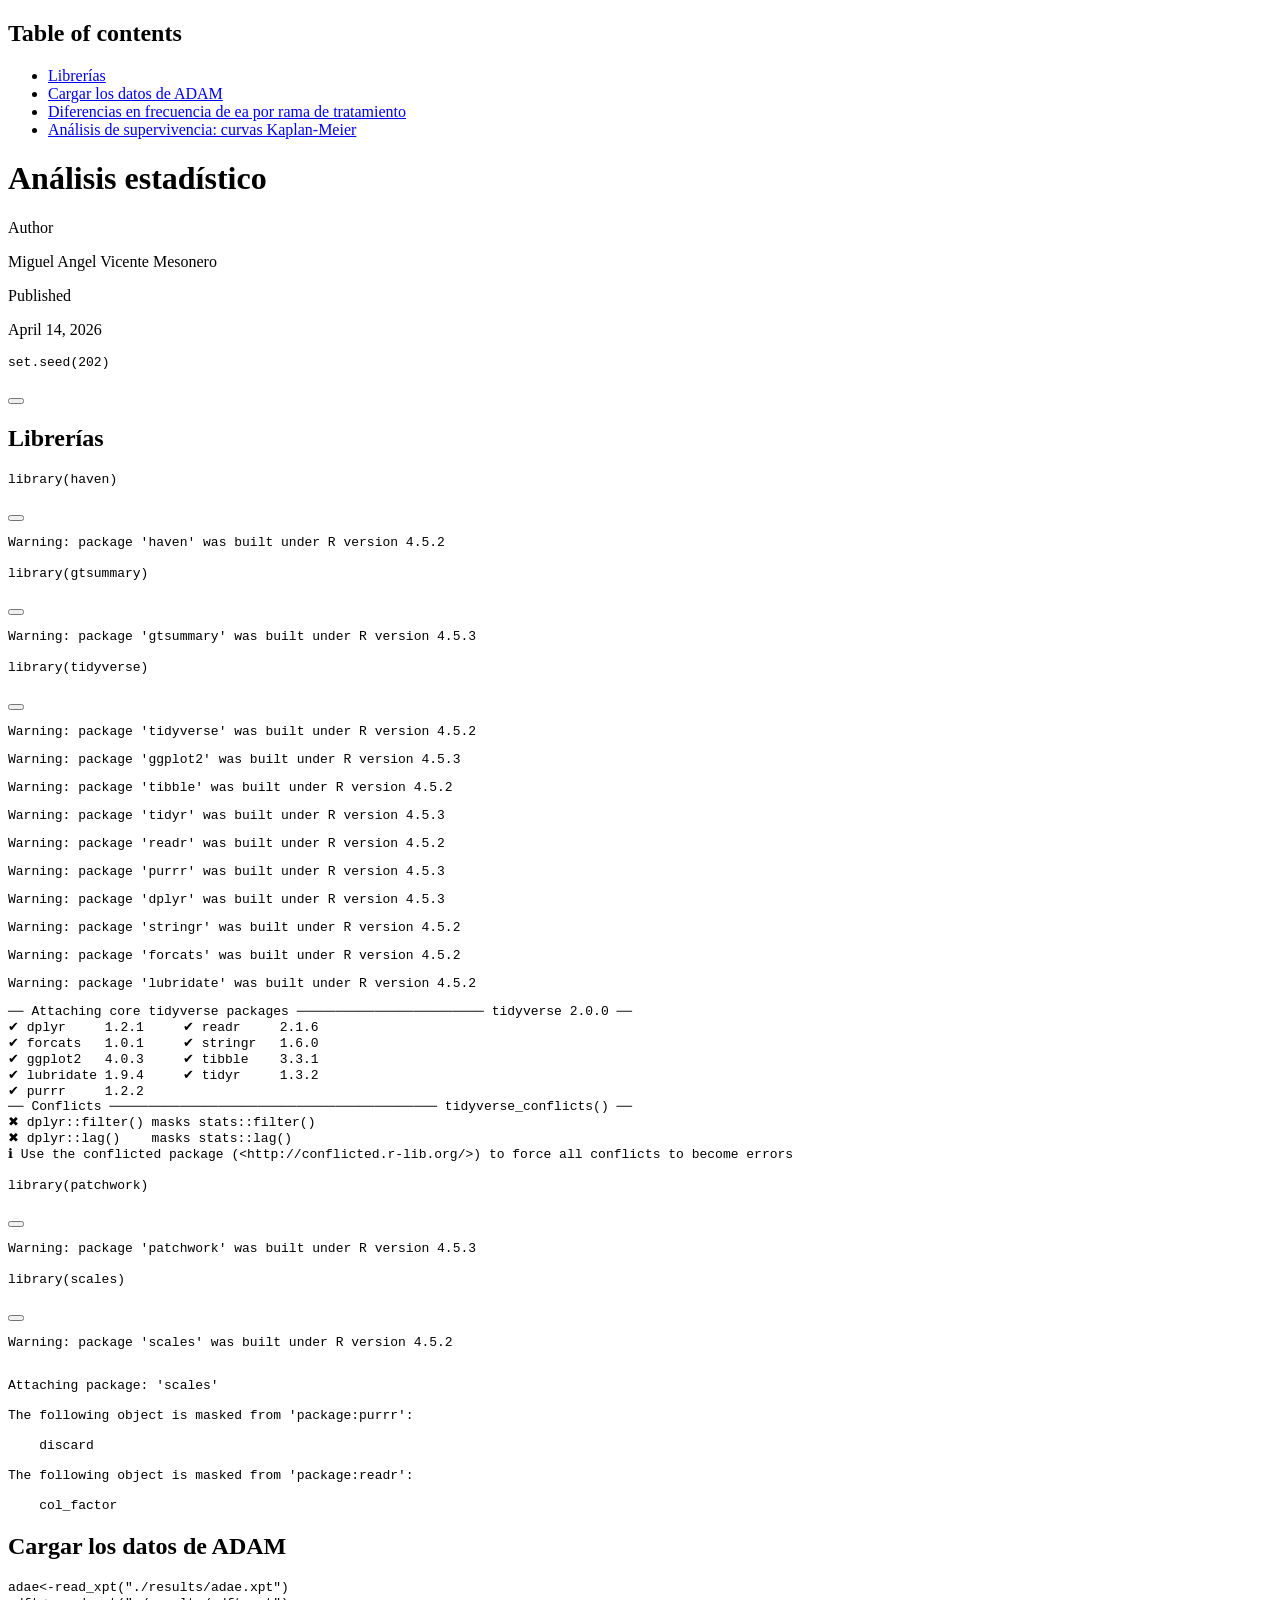
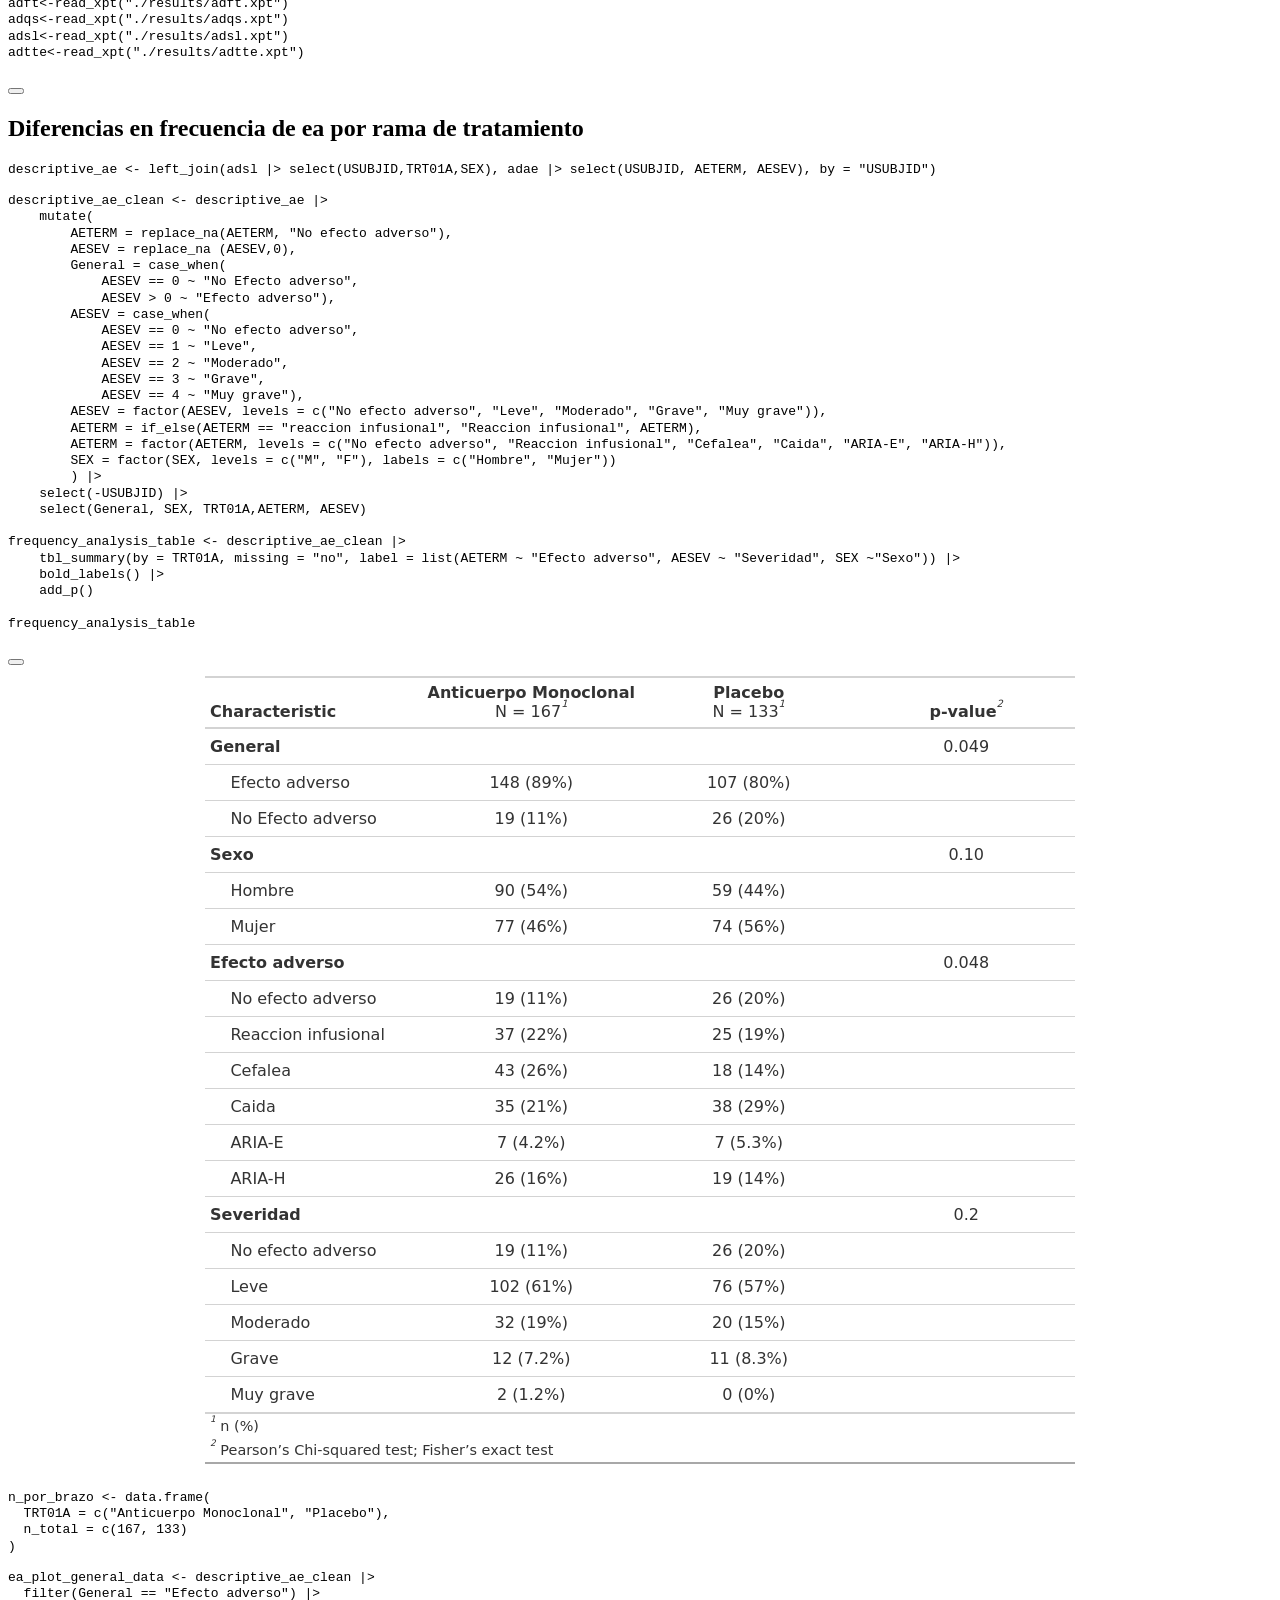
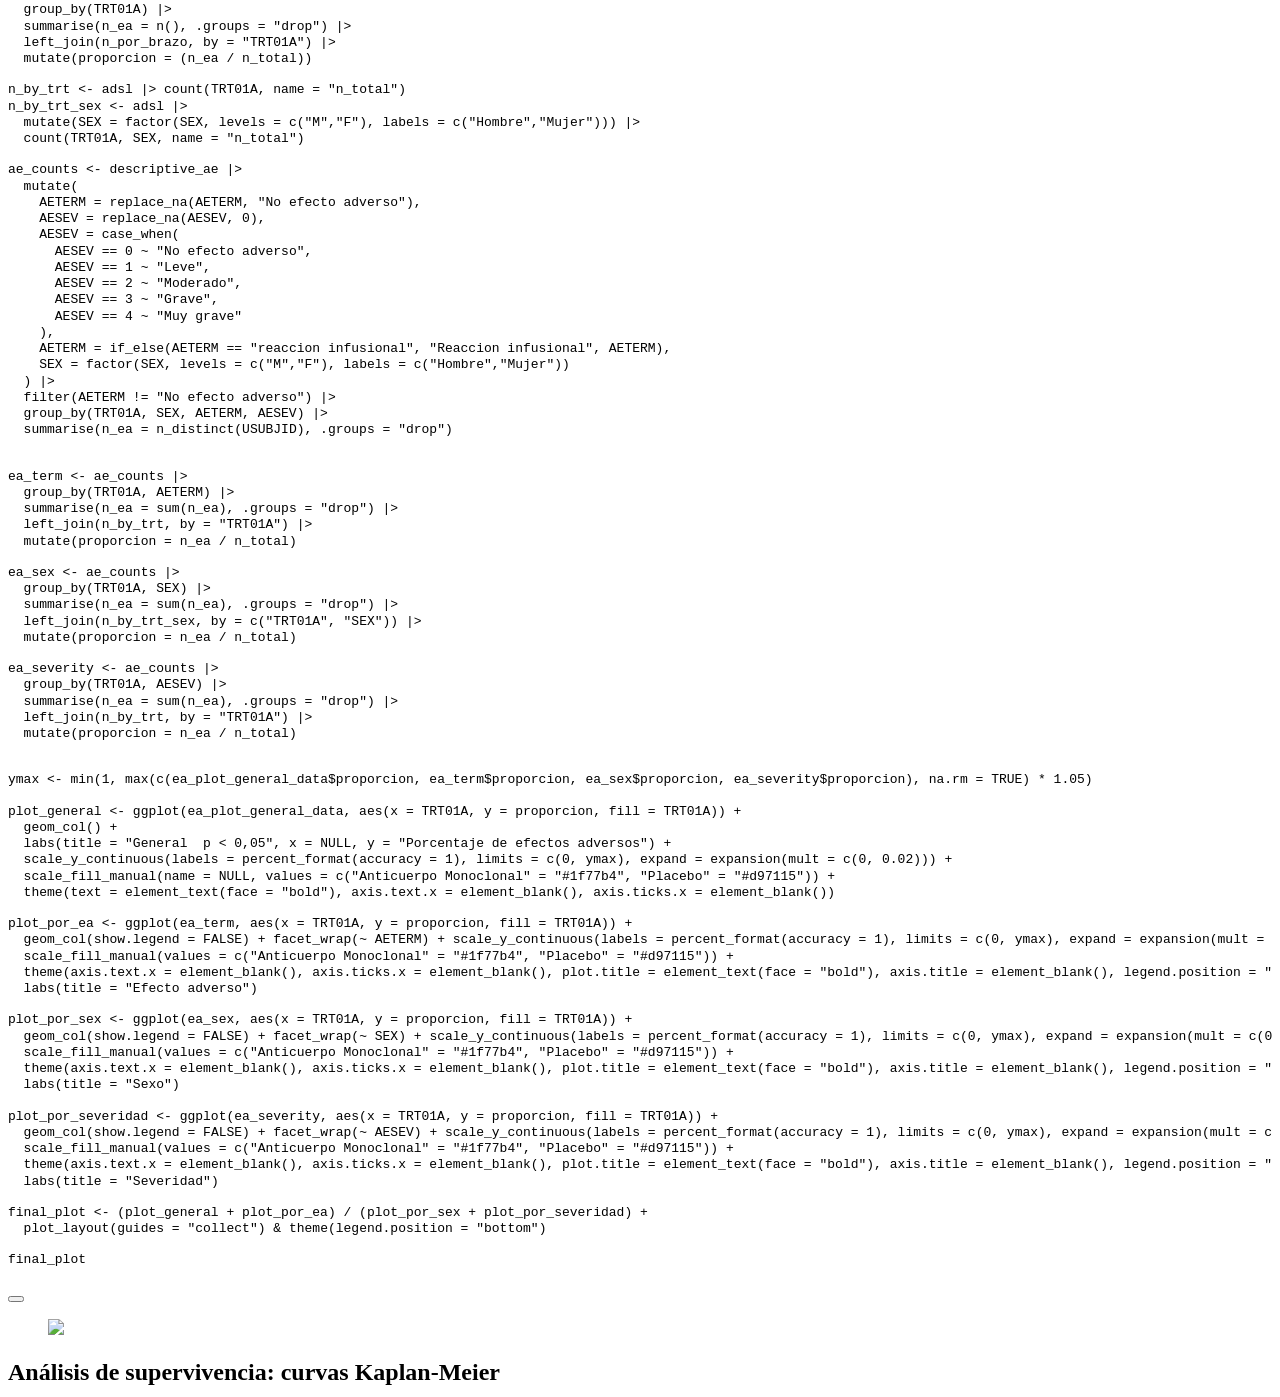
==== km_cox_survival.html @ 3223fe99 "Update .gitignore and modify km_cox_survival.Rmd to suppress warnings, remove unused variable, and a" ====
<!DOCTYPE html>
<html xmlns="http://www.w3.org/1999/xhtml" lang="en" xml:lang="en"><head>

<meta charset="utf-8">
<meta name="generator" content="quarto-1.9.37">

<meta name="viewport" content="width=device-width, initial-scale=1.0, user-scalable=yes">

<meta name="author" content="Miguel Angel Vicente Mesonero">
<meta name="dcterms.date" content="2026-04-14">

<title>Análisis estadístico</title>
<style>
/* Default styles provided by pandoc.
** See https://pandoc.org/MANUAL.html#variables-for-html for config info.
*/
code{white-space: pre-wrap;}
span.smallcaps{font-variant: small-caps;}
div.columns{display: flex; gap: min(4vw, 1.5em);}
div.column{flex: auto; overflow-x: auto;}
div.hanging-indent{margin-left: 1.5em; text-indent: -1.5em;}
ul.task-list{list-style: none;}
ul.task-list li input[type="checkbox"] {
  width: 0.8em;
  margin: 0 0.8em 0.2em -1em; /* quarto-specific, see https://github.com/quarto-dev/quarto-cli/issues/4556 */ 
  vertical-align: middle;
}
/* CSS for syntax highlighting */
html { -webkit-text-size-adjust: 100%; }
pre > code.sourceCode { white-space: pre; position: relative; }
pre > code.sourceCode > span { display: inline-block; line-height: 1.25; }
pre > code.sourceCode > span:empty { height: 1.2em; }
.sourceCode { overflow: visible; }
code.sourceCode > span { color: inherit; text-decoration: inherit; }
div.sourceCode { margin: 1em 0; }
pre.sourceCode { margin: 0; }
@media screen {
div.sourceCode { overflow: auto; }
}
@media print {
pre > code.sourceCode { white-space: pre-wrap; }
pre > code.sourceCode > span { text-indent: -5em; padding-left: 5em; }
}
pre.numberSource code
  { counter-reset: source-line 0; }
pre.numberSource code > span
  { position: relative; left: -4em; counter-increment: source-line; }
pre.numberSource code > span > a:first-child::before
  { content: counter(source-line);
    position: relative; left: -1em; text-align: right; vertical-align: baseline;
    border: none; display: inline-block;
    -webkit-touch-callout: none; -webkit-user-select: none;
    -khtml-user-select: none; -moz-user-select: none;
    -ms-user-select: none; user-select: none;
    padding: 0 4px; width: 4em;
  }
pre.numberSource { margin-left: 3em;  padding-left: 4px; }
div.sourceCode
  {   }
@media screen {
pre > code.sourceCode > span > a:first-child::before { text-decoration: underline; }
}
</style>


<script src="km_cox_survival_files/libs/clipboard/clipboard.min.js"></script>
<script src="km_cox_survival_files/libs/quarto-html/quarto.js" type="module"></script>
<script src="km_cox_survival_files/libs/quarto-html/tabsets/tabsets.js" type="module"></script>
<script src="km_cox_survival_files/libs/quarto-html/popper.min.js"></script>
<script src="km_cox_survival_files/libs/quarto-html/tippy.umd.min.js"></script>
<script src="km_cox_survival_files/libs/quarto-html/anchor.min.js"></script>
<link href="km_cox_survival_files/libs/quarto-html/tippy.css" rel="stylesheet">
<link href="km_cox_survival_files/libs/quarto-html/quarto-syntax-highlighting-7f8f88aac4f3542376d5c11b86a4c14d.css" rel="stylesheet" id="quarto-text-highlighting-styles">
<script src="km_cox_survival_files/libs/bootstrap/bootstrap.min.js"></script>
<link href="km_cox_survival_files/libs/bootstrap/bootstrap-icons.css" rel="stylesheet">
<link href="km_cox_survival_files/libs/bootstrap/bootstrap-efbb37e9afcc02144ebbc7afd12a776f.min.css" rel="stylesheet" append-hash="true" id="quarto-bootstrap" data-mode="light">


</head>

<body class="quarto-light">

<div id="quarto-content" class="page-columns page-rows-contents page-layout-article">
<div id="quarto-margin-sidebar" class="sidebar margin-sidebar">
  <nav id="TOC" role="doc-toc" class="toc-active">
    <h2 id="toc-title">Table of contents</h2>
   
  <ul>
  <li><a href="#librerías" id="toc-librerías" class="nav-link active" data-scroll-target="#librerías">Librerías</a></li>
  <li><a href="#cargar-los-datos-de-adam" id="toc-cargar-los-datos-de-adam" class="nav-link" data-scroll-target="#cargar-los-datos-de-adam">Cargar los datos de ADAM</a></li>
  <li><a href="#diferencias-en-frecuencia-de-ea-por-rama-de-tratamiento" id="toc-diferencias-en-frecuencia-de-ea-por-rama-de-tratamiento" class="nav-link" data-scroll-target="#diferencias-en-frecuencia-de-ea-por-rama-de-tratamiento">Diferencias en frecuencia de ea por rama de tratamiento</a></li>
  <li><a href="#análisis-de-supervivencia-curvas-kaplan-meier" id="toc-análisis-de-supervivencia-curvas-kaplan-meier" class="nav-link" data-scroll-target="#análisis-de-supervivencia-curvas-kaplan-meier">Análisis de supervivencia: curvas Kaplan-Meier</a></li>
  </ul>
</nav>
</div>
<main class="content" id="quarto-document-content">

<header id="title-block-header" class="quarto-title-block default">
<div class="quarto-title">
<h1 class="title">Análisis estadístico</h1>
</div>



<div class="quarto-title-meta">

    <div>
    <div class="quarto-title-meta-heading">Author</div>
    <div class="quarto-title-meta-contents">
             <p>Miguel Angel Vicente Mesonero </p>
          </div>
  </div>
    
    <div>
    <div class="quarto-title-meta-heading">Published</div>
    <div class="quarto-title-meta-contents">
      <p class="date">April 14, 2026</p>
    </div>
  </div>
  
    
  </div>
  


</header>


<div class="cell">
<div class="code-copy-outer-scaffold"><div class="sourceCode cell-code" id="cb1"><pre class="sourceCode r code-with-copy"><code class="sourceCode r"><span id="cb1-1"><a href="#cb1-1" aria-hidden="true" tabindex="-1"></a><span class="fu">set.seed</span>(<span class="dv">202</span>)</span></code></pre></div><button title="Copy to Clipboard" class="code-copy-button"><i class="bi"></i></button></div>
</div>
<section id="librerías" class="level1">
<h1>Librerías</h1>
<div class="cell">
<div class="code-copy-outer-scaffold"><div class="sourceCode cell-code" id="cb2"><pre class="sourceCode r code-with-copy"><code class="sourceCode r"><span id="cb2-1"><a href="#cb2-1" aria-hidden="true" tabindex="-1"></a><span class="fu">library</span>(haven)</span></code></pre></div><button title="Copy to Clipboard" class="code-copy-button"><i class="bi"></i></button></div>
<div class="cell-output cell-output-stderr">
<pre><code>Warning: package 'haven' was built under R version 4.5.2</code></pre>
</div>
<div class="code-copy-outer-scaffold"><div class="sourceCode cell-code" id="cb4"><pre class="sourceCode r code-with-copy"><code class="sourceCode r"><span id="cb4-1"><a href="#cb4-1" aria-hidden="true" tabindex="-1"></a><span class="fu">library</span>(gtsummary)</span></code></pre></div><button title="Copy to Clipboard" class="code-copy-button"><i class="bi"></i></button></div>
<div class="cell-output cell-output-stderr">
<pre><code>Warning: package 'gtsummary' was built under R version 4.5.3</code></pre>
</div>
<div class="code-copy-outer-scaffold"><div class="sourceCode cell-code" id="cb6"><pre class="sourceCode r code-with-copy"><code class="sourceCode r"><span id="cb6-1"><a href="#cb6-1" aria-hidden="true" tabindex="-1"></a><span class="fu">library</span>(tidyverse)</span></code></pre></div><button title="Copy to Clipboard" class="code-copy-button"><i class="bi"></i></button></div>
<div class="cell-output cell-output-stderr">
<pre><code>Warning: package 'tidyverse' was built under R version 4.5.2</code></pre>
</div>
<div class="cell-output cell-output-stderr">
<pre><code>Warning: package 'ggplot2' was built under R version 4.5.3</code></pre>
</div>
<div class="cell-output cell-output-stderr">
<pre><code>Warning: package 'tibble' was built under R version 4.5.2</code></pre>
</div>
<div class="cell-output cell-output-stderr">
<pre><code>Warning: package 'tidyr' was built under R version 4.5.3</code></pre>
</div>
<div class="cell-output cell-output-stderr">
<pre><code>Warning: package 'readr' was built under R version 4.5.2</code></pre>
</div>
<div class="cell-output cell-output-stderr">
<pre><code>Warning: package 'purrr' was built under R version 4.5.3</code></pre>
</div>
<div class="cell-output cell-output-stderr">
<pre><code>Warning: package 'dplyr' was built under R version 4.5.3</code></pre>
</div>
<div class="cell-output cell-output-stderr">
<pre><code>Warning: package 'stringr' was built under R version 4.5.2</code></pre>
</div>
<div class="cell-output cell-output-stderr">
<pre><code>Warning: package 'forcats' was built under R version 4.5.2</code></pre>
</div>
<div class="cell-output cell-output-stderr">
<pre><code>Warning: package 'lubridate' was built under R version 4.5.2</code></pre>
</div>
<div class="cell-output cell-output-stderr">
<pre><code>── Attaching core tidyverse packages ──────────────────────── tidyverse 2.0.0 ──
✔ dplyr     1.2.1     ✔ readr     2.1.6
✔ forcats   1.0.1     ✔ stringr   1.6.0
✔ ggplot2   4.0.3     ✔ tibble    3.3.1
✔ lubridate 1.9.4     ✔ tidyr     1.3.2
✔ purrr     1.2.2     
── Conflicts ────────────────────────────────────────── tidyverse_conflicts() ──
✖ dplyr::filter() masks stats::filter()
✖ dplyr::lag()    masks stats::lag()
ℹ Use the conflicted package (&lt;http://conflicted.r-lib.org/&gt;) to force all conflicts to become errors</code></pre>
</div>
<div class="code-copy-outer-scaffold"><div class="sourceCode cell-code" id="cb18"><pre class="sourceCode r code-with-copy"><code class="sourceCode r"><span id="cb18-1"><a href="#cb18-1" aria-hidden="true" tabindex="-1"></a><span class="fu">library</span>(patchwork)</span></code></pre></div><button title="Copy to Clipboard" class="code-copy-button"><i class="bi"></i></button></div>
<div class="cell-output cell-output-stderr">
<pre><code>Warning: package 'patchwork' was built under R version 4.5.3</code></pre>
</div>
<div class="code-copy-outer-scaffold"><div class="sourceCode cell-code" id="cb20"><pre class="sourceCode r code-with-copy"><code class="sourceCode r"><span id="cb20-1"><a href="#cb20-1" aria-hidden="true" tabindex="-1"></a><span class="fu">library</span>(scales)</span></code></pre></div><button title="Copy to Clipboard" class="code-copy-button"><i class="bi"></i></button></div>
<div class="cell-output cell-output-stderr">
<pre><code>Warning: package 'scales' was built under R version 4.5.2</code></pre>
</div>
<div class="cell-output cell-output-stderr">
<pre><code>
Attaching package: 'scales'

The following object is masked from 'package:purrr':

    discard

The following object is masked from 'package:readr':

    col_factor</code></pre>
</div>
</div>
</section>
<section id="cargar-los-datos-de-adam" class="level1">
<h1>Cargar los datos de ADAM</h1>
<div class="cell">
<div class="code-copy-outer-scaffold"><div class="sourceCode cell-code" id="cb23"><pre class="sourceCode r code-with-copy"><code class="sourceCode r"><span id="cb23-1"><a href="#cb23-1" aria-hidden="true" tabindex="-1"></a>adae<span class="ot">&lt;-</span><span class="fu">read_xpt</span>(<span class="st">"./results/adae.xpt"</span>)</span>
<span id="cb23-2"><a href="#cb23-2" aria-hidden="true" tabindex="-1"></a>adft<span class="ot">&lt;-</span><span class="fu">read_xpt</span>(<span class="st">"./results/adft.xpt"</span>)</span>
<span id="cb23-3"><a href="#cb23-3" aria-hidden="true" tabindex="-1"></a>adqs<span class="ot">&lt;-</span><span class="fu">read_xpt</span>(<span class="st">"./results/adqs.xpt"</span>)</span>
<span id="cb23-4"><a href="#cb23-4" aria-hidden="true" tabindex="-1"></a>adsl<span class="ot">&lt;-</span><span class="fu">read_xpt</span>(<span class="st">"./results/adsl.xpt"</span>)</span>
<span id="cb23-5"><a href="#cb23-5" aria-hidden="true" tabindex="-1"></a>adtte<span class="ot">&lt;-</span><span class="fu">read_xpt</span>(<span class="st">"./results/adtte.xpt"</span>)</span></code></pre></div><button title="Copy to Clipboard" class="code-copy-button"><i class="bi"></i></button></div>
</div>
</section>
<section id="diferencias-en-frecuencia-de-ea-por-rama-de-tratamiento" class="level1">
<h1>Diferencias en frecuencia de ea por rama de tratamiento</h1>
<div class="cell">
<div class="code-copy-outer-scaffold"><div class="sourceCode cell-code" id="cb24"><pre class="sourceCode r code-with-copy"><code class="sourceCode r"><span id="cb24-1"><a href="#cb24-1" aria-hidden="true" tabindex="-1"></a>descriptive_ae <span class="ot">&lt;-</span> <span class="fu">left_join</span>(adsl <span class="sc">|&gt;</span> <span class="fu">select</span>(USUBJID,TRT01A,SEX), adae <span class="sc">|&gt;</span> <span class="fu">select</span>(USUBJID, AETERM, AESEV), <span class="at">by =</span> <span class="st">"USUBJID"</span>) </span>
<span id="cb24-2"><a href="#cb24-2" aria-hidden="true" tabindex="-1"></a></span>
<span id="cb24-3"><a href="#cb24-3" aria-hidden="true" tabindex="-1"></a>descriptive_ae_clean <span class="ot">&lt;-</span> descriptive_ae <span class="sc">|&gt;</span> </span>
<span id="cb24-4"><a href="#cb24-4" aria-hidden="true" tabindex="-1"></a>    <span class="fu">mutate</span>(</span>
<span id="cb24-5"><a href="#cb24-5" aria-hidden="true" tabindex="-1"></a>        <span class="at">AETERM =</span> <span class="fu">replace_na</span>(AETERM, <span class="st">"No efecto adverso"</span>),</span>
<span id="cb24-6"><a href="#cb24-6" aria-hidden="true" tabindex="-1"></a>        <span class="at">AESEV =</span> <span class="fu">replace_na</span> (AESEV,<span class="dv">0</span>),</span>
<span id="cb24-7"><a href="#cb24-7" aria-hidden="true" tabindex="-1"></a>        <span class="at">General =</span> <span class="fu">case_when</span>(</span>
<span id="cb24-8"><a href="#cb24-8" aria-hidden="true" tabindex="-1"></a>            AESEV <span class="sc">==</span> <span class="dv">0</span> <span class="sc">~</span> <span class="st">"No Efecto adverso"</span>,</span>
<span id="cb24-9"><a href="#cb24-9" aria-hidden="true" tabindex="-1"></a>            AESEV <span class="sc">&gt;</span> <span class="dv">0</span> <span class="sc">~</span> <span class="st">"Efecto adverso"</span>),</span>
<span id="cb24-10"><a href="#cb24-10" aria-hidden="true" tabindex="-1"></a>        <span class="at">AESEV =</span> <span class="fu">case_when</span>(</span>
<span id="cb24-11"><a href="#cb24-11" aria-hidden="true" tabindex="-1"></a>            AESEV <span class="sc">==</span> <span class="dv">0</span> <span class="sc">~</span> <span class="st">"No efecto adverso"</span>,</span>
<span id="cb24-12"><a href="#cb24-12" aria-hidden="true" tabindex="-1"></a>            AESEV <span class="sc">==</span> <span class="dv">1</span> <span class="sc">~</span> <span class="st">"Leve"</span>,</span>
<span id="cb24-13"><a href="#cb24-13" aria-hidden="true" tabindex="-1"></a>            AESEV <span class="sc">==</span> <span class="dv">2</span> <span class="sc">~</span> <span class="st">"Moderado"</span>,</span>
<span id="cb24-14"><a href="#cb24-14" aria-hidden="true" tabindex="-1"></a>            AESEV <span class="sc">==</span> <span class="dv">3</span> <span class="sc">~</span> <span class="st">"Grave"</span>,</span>
<span id="cb24-15"><a href="#cb24-15" aria-hidden="true" tabindex="-1"></a>            AESEV <span class="sc">==</span> <span class="dv">4</span> <span class="sc">~</span> <span class="st">"Muy grave"</span>),</span>
<span id="cb24-16"><a href="#cb24-16" aria-hidden="true" tabindex="-1"></a>        <span class="at">AESEV =</span> <span class="fu">factor</span>(AESEV, <span class="at">levels =</span> <span class="fu">c</span>(<span class="st">"No efecto adverso"</span>, <span class="st">"Leve"</span>, <span class="st">"Moderado"</span>, <span class="st">"Grave"</span>, <span class="st">"Muy grave"</span>)),</span>
<span id="cb24-17"><a href="#cb24-17" aria-hidden="true" tabindex="-1"></a>        <span class="at">AETERM =</span> <span class="fu">if_else</span>(AETERM <span class="sc">==</span> <span class="st">"reaccion infusional"</span>, <span class="st">"Reaccion infusional"</span>, AETERM),</span>
<span id="cb24-18"><a href="#cb24-18" aria-hidden="true" tabindex="-1"></a>        <span class="at">AETERM =</span> <span class="fu">factor</span>(AETERM, <span class="at">levels =</span> <span class="fu">c</span>(<span class="st">"No efecto adverso"</span>, <span class="st">"Reaccion infusional"</span>, <span class="st">"Cefalea"</span>, <span class="st">"Caida"</span>, <span class="st">"ARIA-E"</span>, <span class="st">"ARIA-H"</span>)),</span>
<span id="cb24-19"><a href="#cb24-19" aria-hidden="true" tabindex="-1"></a>        <span class="at">SEX =</span> <span class="fu">factor</span>(SEX, <span class="at">levels =</span> <span class="fu">c</span>(<span class="st">"M"</span>, <span class="st">"F"</span>), <span class="at">labels =</span> <span class="fu">c</span>(<span class="st">"Hombre"</span>, <span class="st">"Mujer"</span>))</span>
<span id="cb24-20"><a href="#cb24-20" aria-hidden="true" tabindex="-1"></a>        ) <span class="sc">|&gt;</span> </span>
<span id="cb24-21"><a href="#cb24-21" aria-hidden="true" tabindex="-1"></a>    <span class="fu">select</span>(<span class="sc">-</span>USUBJID) <span class="sc">|&gt;</span> </span>
<span id="cb24-22"><a href="#cb24-22" aria-hidden="true" tabindex="-1"></a>    <span class="fu">select</span>(General, SEX, TRT01A,AETERM, AESEV) </span>
<span id="cb24-23"><a href="#cb24-23" aria-hidden="true" tabindex="-1"></a>     </span>
<span id="cb24-24"><a href="#cb24-24" aria-hidden="true" tabindex="-1"></a>frequency_analysis_table <span class="ot">&lt;-</span> descriptive_ae_clean <span class="sc">|&gt;</span> </span>
<span id="cb24-25"><a href="#cb24-25" aria-hidden="true" tabindex="-1"></a>    <span class="fu">tbl_summary</span>(<span class="at">by =</span> TRT01A, <span class="at">missing =</span> <span class="st">"no"</span>, <span class="at">label =</span> <span class="fu">list</span>(AETERM <span class="sc">~</span> <span class="st">"Efecto adverso"</span>, AESEV <span class="sc">~</span> <span class="st">"Severidad"</span>, SEX <span class="sc">~</span><span class="st">"Sexo"</span>)) <span class="sc">|&gt;</span> </span>
<span id="cb24-26"><a href="#cb24-26" aria-hidden="true" tabindex="-1"></a>    <span class="fu">bold_labels</span>() <span class="sc">|&gt;</span> </span>
<span id="cb24-27"><a href="#cb24-27" aria-hidden="true" tabindex="-1"></a>    <span class="fu">add_p</span>() </span>
<span id="cb24-28"><a href="#cb24-28" aria-hidden="true" tabindex="-1"></a>   </span>
<span id="cb24-29"><a href="#cb24-29" aria-hidden="true" tabindex="-1"></a>frequency_analysis_table</span></code></pre></div><button title="Copy to Clipboard" class="code-copy-button"><i class="bi"></i></button></div>
<div class="cell-output-display">
<div id="pnhhfpvdmh" style="padding-left:0px;padding-right:0px;padding-top:10px;padding-bottom:10px;overflow-x:auto;overflow-y:auto;width:auto;height:auto;">
<style>#pnhhfpvdmh table {
  font-family: system-ui, 'Segoe UI', Roboto, Helvetica, Arial, sans-serif, 'Apple Color Emoji', 'Segoe UI Emoji', 'Segoe UI Symbol', 'Noto Color Emoji';
  -webkit-font-smoothing: antialiased;
  -moz-osx-font-smoothing: grayscale;
}

#pnhhfpvdmh thead, #pnhhfpvdmh tbody, #pnhhfpvdmh tfoot, #pnhhfpvdmh tr, #pnhhfpvdmh td, #pnhhfpvdmh th {
  border-style: none;
}

#pnhhfpvdmh p {
  margin: 0;
  padding: 0;
}

#pnhhfpvdmh .gt_table {
  display: table;
  border-collapse: collapse;
  line-height: normal;
  margin-left: auto;
  margin-right: auto;
  color: #333333;
  font-size: 16px;
  font-weight: normal;
  font-style: normal;
  background-color: #FFFFFF;
  width: auto;
  border-top-style: solid;
  border-top-width: 2px;
  border-top-color: #A8A8A8;
  border-right-style: none;
  border-right-width: 2px;
  border-right-color: #D3D3D3;
  border-bottom-style: solid;
  border-bottom-width: 2px;
  border-bottom-color: #A8A8A8;
  border-left-style: none;
  border-left-width: 2px;
  border-left-color: #D3D3D3;
}

#pnhhfpvdmh .gt_caption {
  padding-top: 4px;
  padding-bottom: 4px;
}

#pnhhfpvdmh .gt_title {
  color: #333333;
  font-size: 125%;
  font-weight: initial;
  padding-top: 4px;
  padding-bottom: 4px;
  padding-left: 5px;
  padding-right: 5px;
  border-bottom-color: #FFFFFF;
  border-bottom-width: 0;
}

#pnhhfpvdmh .gt_subtitle {
  color: #333333;
  font-size: 85%;
  font-weight: initial;
  padding-top: 3px;
  padding-bottom: 5px;
  padding-left: 5px;
  padding-right: 5px;
  border-top-color: #FFFFFF;
  border-top-width: 0;
}

#pnhhfpvdmh .gt_heading {
  background-color: #FFFFFF;
  text-align: center;
  border-bottom-color: #FFFFFF;
  border-left-style: none;
  border-left-width: 1px;
  border-left-color: #D3D3D3;
  border-right-style: none;
  border-right-width: 1px;
  border-right-color: #D3D3D3;
}

#pnhhfpvdmh .gt_bottom_border {
  border-bottom-style: solid;
  border-bottom-width: 2px;
  border-bottom-color: #D3D3D3;
}

#pnhhfpvdmh .gt_col_headings {
  border-top-style: solid;
  border-top-width: 2px;
  border-top-color: #D3D3D3;
  border-bottom-style: solid;
  border-bottom-width: 2px;
  border-bottom-color: #D3D3D3;
  border-left-style: none;
  border-left-width: 1px;
  border-left-color: #D3D3D3;
  border-right-style: none;
  border-right-width: 1px;
  border-right-color: #D3D3D3;
}

#pnhhfpvdmh .gt_col_heading {
  color: #333333;
  background-color: #FFFFFF;
  font-size: 100%;
  font-weight: normal;
  text-transform: inherit;
  border-left-style: none;
  border-left-width: 1px;
  border-left-color: #D3D3D3;
  border-right-style: none;
  border-right-width: 1px;
  border-right-color: #D3D3D3;
  vertical-align: bottom;
  padding-top: 5px;
  padding-bottom: 6px;
  padding-left: 5px;
  padding-right: 5px;
  overflow-x: hidden;
}

#pnhhfpvdmh .gt_column_spanner_outer {
  color: #333333;
  background-color: #FFFFFF;
  font-size: 100%;
  font-weight: normal;
  text-transform: inherit;
  padding-top: 0;
  padding-bottom: 0;
  padding-left: 4px;
  padding-right: 4px;
}

#pnhhfpvdmh .gt_column_spanner_outer:first-child {
  padding-left: 0;
}

#pnhhfpvdmh .gt_column_spanner_outer:last-child {
  padding-right: 0;
}

#pnhhfpvdmh .gt_column_spanner {
  border-bottom-style: solid;
  border-bottom-width: 2px;
  border-bottom-color: #D3D3D3;
  vertical-align: bottom;
  padding-top: 5px;
  padding-bottom: 5px;
  overflow-x: hidden;
  display: inline-block;
  width: 100%;
}

#pnhhfpvdmh .gt_spanner_row {
  border-bottom-style: hidden;
}

#pnhhfpvdmh .gt_group_heading {
  padding-top: 8px;
  padding-bottom: 8px;
  padding-left: 5px;
  padding-right: 5px;
  color: #333333;
  background-color: #FFFFFF;
  font-size: 100%;
  font-weight: initial;
  text-transform: inherit;
  border-top-style: solid;
  border-top-width: 2px;
  border-top-color: #D3D3D3;
  border-bottom-style: solid;
  border-bottom-width: 2px;
  border-bottom-color: #D3D3D3;
  border-left-style: none;
  border-left-width: 1px;
  border-left-color: #D3D3D3;
  border-right-style: none;
  border-right-width: 1px;
  border-right-color: #D3D3D3;
  vertical-align: middle;
  text-align: left;
}

#pnhhfpvdmh .gt_empty_group_heading {
  padding: 0.5px;
  color: #333333;
  background-color: #FFFFFF;
  font-size: 100%;
  font-weight: initial;
  border-top-style: solid;
  border-top-width: 2px;
  border-top-color: #D3D3D3;
  border-bottom-style: solid;
  border-bottom-width: 2px;
  border-bottom-color: #D3D3D3;
  vertical-align: middle;
}

#pnhhfpvdmh .gt_from_md > :first-child {
  margin-top: 0;
}

#pnhhfpvdmh .gt_from_md > :last-child {
  margin-bottom: 0;
}

#pnhhfpvdmh .gt_row {
  padding-top: 8px;
  padding-bottom: 8px;
  padding-left: 5px;
  padding-right: 5px;
  margin: 10px;
  border-top-style: solid;
  border-top-width: 1px;
  border-top-color: #D3D3D3;
  border-left-style: none;
  border-left-width: 1px;
  border-left-color: #D3D3D3;
  border-right-style: none;
  border-right-width: 1px;
  border-right-color: #D3D3D3;
  vertical-align: middle;
  overflow-x: hidden;
}

#pnhhfpvdmh .gt_stub {
  color: #333333;
  background-color: #FFFFFF;
  font-size: 100%;
  font-weight: initial;
  text-transform: inherit;
  border-right-style: solid;
  border-right-width: 2px;
  border-right-color: #D3D3D3;
  padding-left: 5px;
  padding-right: 5px;
}

#pnhhfpvdmh .gt_stub_row_group {
  color: #333333;
  background-color: #FFFFFF;
  font-size: 100%;
  font-weight: initial;
  text-transform: inherit;
  border-right-style: solid;
  border-right-width: 2px;
  border-right-color: #D3D3D3;
  padding-left: 5px;
  padding-right: 5px;
  vertical-align: top;
}

#pnhhfpvdmh .gt_row_group_first td {
  border-top-width: 2px;
}

#pnhhfpvdmh .gt_row_group_first th {
  border-top-width: 2px;
}

#pnhhfpvdmh .gt_summary_row {
  color: #333333;
  background-color: #FFFFFF;
  text-transform: inherit;
  padding-top: 8px;
  padding-bottom: 8px;
  padding-left: 5px;
  padding-right: 5px;
}

#pnhhfpvdmh .gt_first_summary_row {
  border-top-style: solid;
  border-top-color: #D3D3D3;
}

#pnhhfpvdmh .gt_first_summary_row.thick {
  border-top-width: 2px;
}

#pnhhfpvdmh .gt_last_summary_row {
  padding-top: 8px;
  padding-bottom: 8px;
  padding-left: 5px;
  padding-right: 5px;
  border-bottom-style: solid;
  border-bottom-width: 2px;
  border-bottom-color: #D3D3D3;
}

#pnhhfpvdmh .gt_grand_summary_row {
  color: #333333;
  background-color: #FFFFFF;
  text-transform: inherit;
  padding-top: 8px;
  padding-bottom: 8px;
  padding-left: 5px;
  padding-right: 5px;
}

#pnhhfpvdmh .gt_first_grand_summary_row {
  padding-top: 8px;
  padding-bottom: 8px;
  padding-left: 5px;
  padding-right: 5px;
  border-top-style: double;
  border-top-width: 6px;
  border-top-color: #D3D3D3;
}

#pnhhfpvdmh .gt_last_grand_summary_row_top {
  padding-top: 8px;
  padding-bottom: 8px;
  padding-left: 5px;
  padding-right: 5px;
  border-bottom-style: double;
  border-bottom-width: 6px;
  border-bottom-color: #D3D3D3;
}

#pnhhfpvdmh .gt_striped {
  background-color: rgba(128, 128, 128, 0.05);
}

#pnhhfpvdmh .gt_table_body {
  border-top-style: solid;
  border-top-width: 2px;
  border-top-color: #D3D3D3;
  border-bottom-style: solid;
  border-bottom-width: 2px;
  border-bottom-color: #D3D3D3;
}

#pnhhfpvdmh .gt_footnotes {
  color: #333333;
  background-color: #FFFFFF;
  border-bottom-style: none;
  border-bottom-width: 2px;
  border-bottom-color: #D3D3D3;
  border-left-style: none;
  border-left-width: 2px;
  border-left-color: #D3D3D3;
  border-right-style: none;
  border-right-width: 2px;
  border-right-color: #D3D3D3;
}

#pnhhfpvdmh .gt_footnote {
  margin: 0px;
  font-size: 90%;
  padding-top: 4px;
  padding-bottom: 4px;
  padding-left: 5px;
  padding-right: 5px;
}

#pnhhfpvdmh .gt_sourcenotes {
  color: #333333;
  background-color: #FFFFFF;
  border-bottom-style: none;
  border-bottom-width: 2px;
  border-bottom-color: #D3D3D3;
  border-left-style: none;
  border-left-width: 2px;
  border-left-color: #D3D3D3;
  border-right-style: none;
  border-right-width: 2px;
  border-right-color: #D3D3D3;
}

#pnhhfpvdmh .gt_sourcenote {
  font-size: 90%;
  padding-top: 4px;
  padding-bottom: 4px;
  padding-left: 5px;
  padding-right: 5px;
}

#pnhhfpvdmh .gt_left {
  text-align: left;
}

#pnhhfpvdmh .gt_center {
  text-align: center;
}

#pnhhfpvdmh .gt_right {
  text-align: right;
  font-variant-numeric: tabular-nums;
}

#pnhhfpvdmh .gt_font_normal {
  font-weight: normal;
}

#pnhhfpvdmh .gt_font_bold {
  font-weight: bold;
}

#pnhhfpvdmh .gt_font_italic {
  font-style: italic;
}

#pnhhfpvdmh .gt_super {
  font-size: 65%;
}

#pnhhfpvdmh .gt_footnote_marks {
  font-size: 75%;
  vertical-align: 0.4em;
  position: initial;
}

#pnhhfpvdmh .gt_asterisk {
  font-size: 100%;
  vertical-align: 0;
}

#pnhhfpvdmh .gt_indent_1 {
  text-indent: 5px;
}

#pnhhfpvdmh .gt_indent_2 {
  text-indent: 10px;
}

#pnhhfpvdmh .gt_indent_3 {
  text-indent: 15px;
}

#pnhhfpvdmh .gt_indent_4 {
  text-indent: 20px;
}

#pnhhfpvdmh .gt_indent_5 {
  text-indent: 25px;
}

#pnhhfpvdmh .katex-display {
  display: inline-flex !important;
  margin-bottom: 0.75em !important;
}

#pnhhfpvdmh div.Reactable > div.rt-table > div.rt-thead > div.rt-tr.rt-tr-group-header > div.rt-th-group:after {
  height: 0px !important;
}
</style>

<table class="gt_table caption-top table table-sm table-striped small" data-quarto-bootstrap="false">
<colgroup>
<col style="width: 25%">
<col style="width: 25%">
<col style="width: 25%">
<col style="width: 25%">
</colgroup>
<thead>
<tr class="gt_col_headings header">
<th id="label" class="gt_col_heading gt_columns_bottom_border gt_left" data-quarto-table-cell-role="th" scope="col"><strong>Characteristic</strong></th>
<th id="stat_1" class="gt_col_heading gt_columns_bottom_border gt_center" data-quarto-table-cell-role="th" scope="col"><strong>Anticuerpo Monoclonal</strong><br>
N = 167<span class="gt_footnote_marks" style="white-space:nowrap;font-style:italic;font-weight:normal;line-height:0;"><sup>1</sup></span></th>
<th id="stat_2" class="gt_col_heading gt_columns_bottom_border gt_center" data-quarto-table-cell-role="th" scope="col"><strong>Placebo</strong><br>
N = 133<span class="gt_footnote_marks" style="white-space:nowrap;font-style:italic;font-weight:normal;line-height:0;"><sup>1</sup></span></th>
<th id="p.value" class="gt_col_heading gt_columns_bottom_border gt_center" data-quarto-table-cell-role="th" scope="col"><strong>p-value</strong><span class="gt_footnote_marks" style="white-space:nowrap;font-style:italic;font-weight:normal;line-height:0;"><sup>2</sup></span></th>
</tr>
</thead>
<tbody class="gt_table_body">
<tr class="odd">
<td class="gt_row gt_left" headers="label" style="font-weight: bold">General</td>
<td class="gt_row gt_center" headers="stat_1"><br>
</td>
<td class="gt_row gt_center" headers="stat_2"><br>
</td>
<td class="gt_row gt_center" headers="p.value">0.049</td>
</tr>
<tr class="even">
<td class="gt_row gt_left" headers="label">&nbsp;&nbsp;&nbsp;&nbsp;Efecto adverso</td>
<td class="gt_row gt_center" headers="stat_1">148 (89%)</td>
<td class="gt_row gt_center" headers="stat_2">107 (80%)</td>
<td class="gt_row gt_center" headers="p.value"><br>
</td>
</tr>
<tr class="odd">
<td class="gt_row gt_left" headers="label">&nbsp;&nbsp;&nbsp;&nbsp;No Efecto adverso</td>
<td class="gt_row gt_center" headers="stat_1">19 (11%)</td>
<td class="gt_row gt_center" headers="stat_2">26 (20%)</td>
<td class="gt_row gt_center" headers="p.value"><br>
</td>
</tr>
<tr class="even">
<td class="gt_row gt_left" headers="label" style="font-weight: bold">Sexo</td>
<td class="gt_row gt_center" headers="stat_1"><br>
</td>
<td class="gt_row gt_center" headers="stat_2"><br>
</td>
<td class="gt_row gt_center" headers="p.value">0.10</td>
</tr>
<tr class="odd">
<td class="gt_row gt_left" headers="label">&nbsp;&nbsp;&nbsp;&nbsp;Hombre</td>
<td class="gt_row gt_center" headers="stat_1">90 (54%)</td>
<td class="gt_row gt_center" headers="stat_2">59 (44%)</td>
<td class="gt_row gt_center" headers="p.value"><br>
</td>
</tr>
<tr class="even">
<td class="gt_row gt_left" headers="label">&nbsp;&nbsp;&nbsp;&nbsp;Mujer</td>
<td class="gt_row gt_center" headers="stat_1">77 (46%)</td>
<td class="gt_row gt_center" headers="stat_2">74 (56%)</td>
<td class="gt_row gt_center" headers="p.value"><br>
</td>
</tr>
<tr class="odd">
<td class="gt_row gt_left" headers="label" style="font-weight: bold">Efecto adverso</td>
<td class="gt_row gt_center" headers="stat_1"><br>
</td>
<td class="gt_row gt_center" headers="stat_2"><br>
</td>
<td class="gt_row gt_center" headers="p.value">0.048</td>
</tr>
<tr class="even">
<td class="gt_row gt_left" headers="label">&nbsp;&nbsp;&nbsp;&nbsp;No efecto adverso</td>
<td class="gt_row gt_center" headers="stat_1">19 (11%)</td>
<td class="gt_row gt_center" headers="stat_2">26 (20%)</td>
<td class="gt_row gt_center" headers="p.value"><br>
</td>
</tr>
<tr class="odd">
<td class="gt_row gt_left" headers="label">&nbsp;&nbsp;&nbsp;&nbsp;Reaccion infusional</td>
<td class="gt_row gt_center" headers="stat_1">37 (22%)</td>
<td class="gt_row gt_center" headers="stat_2">25 (19%)</td>
<td class="gt_row gt_center" headers="p.value"><br>
</td>
</tr>
<tr class="even">
<td class="gt_row gt_left" headers="label">&nbsp;&nbsp;&nbsp;&nbsp;Cefalea</td>
<td class="gt_row gt_center" headers="stat_1">43 (26%)</td>
<td class="gt_row gt_center" headers="stat_2">18 (14%)</td>
<td class="gt_row gt_center" headers="p.value"><br>
</td>
</tr>
<tr class="odd">
<td class="gt_row gt_left" headers="label">&nbsp;&nbsp;&nbsp;&nbsp;Caida</td>
<td class="gt_row gt_center" headers="stat_1">35 (21%)</td>
<td class="gt_row gt_center" headers="stat_2">38 (29%)</td>
<td class="gt_row gt_center" headers="p.value"><br>
</td>
</tr>
<tr class="even">
<td class="gt_row gt_left" headers="label">&nbsp;&nbsp;&nbsp;&nbsp;ARIA-E</td>
<td class="gt_row gt_center" headers="stat_1">7 (4.2%)</td>
<td class="gt_row gt_center" headers="stat_2">7 (5.3%)</td>
<td class="gt_row gt_center" headers="p.value"><br>
</td>
</tr>
<tr class="odd">
<td class="gt_row gt_left" headers="label">&nbsp;&nbsp;&nbsp;&nbsp;ARIA-H</td>
<td class="gt_row gt_center" headers="stat_1">26 (16%)</td>
<td class="gt_row gt_center" headers="stat_2">19 (14%)</td>
<td class="gt_row gt_center" headers="p.value"><br>
</td>
</tr>
<tr class="even">
<td class="gt_row gt_left" headers="label" style="font-weight: bold">Severidad</td>
<td class="gt_row gt_center" headers="stat_1"><br>
</td>
<td class="gt_row gt_center" headers="stat_2"><br>
</td>
<td class="gt_row gt_center" headers="p.value">0.2</td>
</tr>
<tr class="odd">
<td class="gt_row gt_left" headers="label">&nbsp;&nbsp;&nbsp;&nbsp;No efecto adverso</td>
<td class="gt_row gt_center" headers="stat_1">19 (11%)</td>
<td class="gt_row gt_center" headers="stat_2">26 (20%)</td>
<td class="gt_row gt_center" headers="p.value"><br>
</td>
</tr>
<tr class="even">
<td class="gt_row gt_left" headers="label">&nbsp;&nbsp;&nbsp;&nbsp;Leve</td>
<td class="gt_row gt_center" headers="stat_1">102 (61%)</td>
<td class="gt_row gt_center" headers="stat_2">76 (57%)</td>
<td class="gt_row gt_center" headers="p.value"><br>
</td>
</tr>
<tr class="odd">
<td class="gt_row gt_left" headers="label">&nbsp;&nbsp;&nbsp;&nbsp;Moderado</td>
<td class="gt_row gt_center" headers="stat_1">32 (19%)</td>
<td class="gt_row gt_center" headers="stat_2">20 (15%)</td>
<td class="gt_row gt_center" headers="p.value"><br>
</td>
</tr>
<tr class="even">
<td class="gt_row gt_left" headers="label">&nbsp;&nbsp;&nbsp;&nbsp;Grave</td>
<td class="gt_row gt_center" headers="stat_1">12 (7.2%)</td>
<td class="gt_row gt_center" headers="stat_2">11 (8.3%)</td>
<td class="gt_row gt_center" headers="p.value"><br>
</td>
</tr>
<tr class="odd">
<td class="gt_row gt_left" headers="label">&nbsp;&nbsp;&nbsp;&nbsp;Muy grave</td>
<td class="gt_row gt_center" headers="stat_1">2 (1.2%)</td>
<td class="gt_row gt_center" headers="stat_2">0 (0%)</td>
<td class="gt_row gt_center" headers="p.value"><br>
</td>
</tr>
</tbody><tfoot>
<tr class="gt_footnotes odd">
<td colspan="4" class="gt_footnote"><span class="gt_footnote_marks" style="white-space:nowrap;font-style:italic;font-weight:normal;line-height:0;"><sup>1</sup></span> n (%)</td>
</tr>
<tr class="gt_footnotes even">
<td colspan="4" class="gt_footnote"><span class="gt_footnote_marks" style="white-space:nowrap;font-style:italic;font-weight:normal;line-height:0;"><sup>2</sup></span> Pearson’s Chi-squared test; Fisher’s exact test</td>
</tr>
</tfoot>

</table>

</div>
</div>
</div>
<div class="cell">
<div class="code-copy-outer-scaffold"><div class="sourceCode cell-code" id="cb25"><pre class="sourceCode r code-with-copy"><code class="sourceCode r"><span id="cb25-1"><a href="#cb25-1" aria-hidden="true" tabindex="-1"></a>n_por_brazo <span class="ot">&lt;-</span> <span class="fu">data.frame</span>(</span>
<span id="cb25-2"><a href="#cb25-2" aria-hidden="true" tabindex="-1"></a>  <span class="at">TRT01A =</span> <span class="fu">c</span>(<span class="st">"Anticuerpo Monoclonal"</span>, <span class="st">"Placebo"</span>),</span>
<span id="cb25-3"><a href="#cb25-3" aria-hidden="true" tabindex="-1"></a>  <span class="at">n_total =</span> <span class="fu">c</span>(<span class="dv">167</span>, <span class="dv">133</span>) </span>
<span id="cb25-4"><a href="#cb25-4" aria-hidden="true" tabindex="-1"></a>)</span>
<span id="cb25-5"><a href="#cb25-5" aria-hidden="true" tabindex="-1"></a></span>
<span id="cb25-6"><a href="#cb25-6" aria-hidden="true" tabindex="-1"></a>ea_plot_general_data <span class="ot">&lt;-</span> descriptive_ae_clean <span class="sc">|&gt;</span></span>
<span id="cb25-7"><a href="#cb25-7" aria-hidden="true" tabindex="-1"></a>  <span class="fu">filter</span>(General <span class="sc">==</span> <span class="st">"Efecto adverso"</span>) <span class="sc">|&gt;</span></span>
<span id="cb25-8"><a href="#cb25-8" aria-hidden="true" tabindex="-1"></a>  <span class="fu">group_by</span>(TRT01A) <span class="sc">|&gt;</span></span>
<span id="cb25-9"><a href="#cb25-9" aria-hidden="true" tabindex="-1"></a>  <span class="fu">summarise</span>(<span class="at">n_ea =</span> <span class="fu">n</span>(), <span class="at">.groups =</span> <span class="st">"drop"</span>) <span class="sc">|&gt;</span></span>
<span id="cb25-10"><a href="#cb25-10" aria-hidden="true" tabindex="-1"></a>  <span class="fu">left_join</span>(n_por_brazo, <span class="at">by =</span> <span class="st">"TRT01A"</span>) <span class="sc">|&gt;</span></span>
<span id="cb25-11"><a href="#cb25-11" aria-hidden="true" tabindex="-1"></a>  <span class="fu">mutate</span>(<span class="at">proporcion =</span> (n_ea <span class="sc">/</span> n_total))</span>
<span id="cb25-12"><a href="#cb25-12" aria-hidden="true" tabindex="-1"></a></span>
<span id="cb25-13"><a href="#cb25-13" aria-hidden="true" tabindex="-1"></a>n_by_trt <span class="ot">&lt;-</span> adsl <span class="sc">|&gt;</span> <span class="fu">count</span>(TRT01A, <span class="at">name =</span> <span class="st">"n_total"</span>)</span>
<span id="cb25-14"><a href="#cb25-14" aria-hidden="true" tabindex="-1"></a>n_by_trt_sex <span class="ot">&lt;-</span> adsl <span class="sc">|&gt;</span></span>
<span id="cb25-15"><a href="#cb25-15" aria-hidden="true" tabindex="-1"></a>  <span class="fu">mutate</span>(<span class="at">SEX =</span> <span class="fu">factor</span>(SEX, <span class="at">levels =</span> <span class="fu">c</span>(<span class="st">"M"</span>,<span class="st">"F"</span>), <span class="at">labels =</span> <span class="fu">c</span>(<span class="st">"Hombre"</span>,<span class="st">"Mujer"</span>))) <span class="sc">|&gt;</span></span>
<span id="cb25-16"><a href="#cb25-16" aria-hidden="true" tabindex="-1"></a>  <span class="fu">count</span>(TRT01A, SEX, <span class="at">name =</span> <span class="st">"n_total"</span>)</span>
<span id="cb25-17"><a href="#cb25-17" aria-hidden="true" tabindex="-1"></a></span>
<span id="cb25-18"><a href="#cb25-18" aria-hidden="true" tabindex="-1"></a>ae_counts <span class="ot">&lt;-</span> descriptive_ae <span class="sc">|&gt;</span></span>
<span id="cb25-19"><a href="#cb25-19" aria-hidden="true" tabindex="-1"></a>  <span class="fu">mutate</span>(</span>
<span id="cb25-20"><a href="#cb25-20" aria-hidden="true" tabindex="-1"></a>    <span class="at">AETERM =</span> <span class="fu">replace_na</span>(AETERM, <span class="st">"No efecto adverso"</span>),</span>
<span id="cb25-21"><a href="#cb25-21" aria-hidden="true" tabindex="-1"></a>    <span class="at">AESEV =</span> <span class="fu">replace_na</span>(AESEV, <span class="dv">0</span>),</span>
<span id="cb25-22"><a href="#cb25-22" aria-hidden="true" tabindex="-1"></a>    <span class="at">AESEV =</span> <span class="fu">case_when</span>(</span>
<span id="cb25-23"><a href="#cb25-23" aria-hidden="true" tabindex="-1"></a>      AESEV <span class="sc">==</span> <span class="dv">0</span> <span class="sc">~</span> <span class="st">"No efecto adverso"</span>,</span>
<span id="cb25-24"><a href="#cb25-24" aria-hidden="true" tabindex="-1"></a>      AESEV <span class="sc">==</span> <span class="dv">1</span> <span class="sc">~</span> <span class="st">"Leve"</span>,</span>
<span id="cb25-25"><a href="#cb25-25" aria-hidden="true" tabindex="-1"></a>      AESEV <span class="sc">==</span> <span class="dv">2</span> <span class="sc">~</span> <span class="st">"Moderado"</span>,</span>
<span id="cb25-26"><a href="#cb25-26" aria-hidden="true" tabindex="-1"></a>      AESEV <span class="sc">==</span> <span class="dv">3</span> <span class="sc">~</span> <span class="st">"Grave"</span>,</span>
<span id="cb25-27"><a href="#cb25-27" aria-hidden="true" tabindex="-1"></a>      AESEV <span class="sc">==</span> <span class="dv">4</span> <span class="sc">~</span> <span class="st">"Muy grave"</span></span>
<span id="cb25-28"><a href="#cb25-28" aria-hidden="true" tabindex="-1"></a>    ),</span>
<span id="cb25-29"><a href="#cb25-29" aria-hidden="true" tabindex="-1"></a>    <span class="at">AETERM =</span> <span class="fu">if_else</span>(AETERM <span class="sc">==</span> <span class="st">"reaccion infusional"</span>, <span class="st">"Reaccion infusional"</span>, AETERM),</span>
<span id="cb25-30"><a href="#cb25-30" aria-hidden="true" tabindex="-1"></a>    <span class="at">SEX =</span> <span class="fu">factor</span>(SEX, <span class="at">levels =</span> <span class="fu">c</span>(<span class="st">"M"</span>,<span class="st">"F"</span>), <span class="at">labels =</span> <span class="fu">c</span>(<span class="st">"Hombre"</span>,<span class="st">"Mujer"</span>))</span>
<span id="cb25-31"><a href="#cb25-31" aria-hidden="true" tabindex="-1"></a>  ) <span class="sc">|&gt;</span></span>
<span id="cb25-32"><a href="#cb25-32" aria-hidden="true" tabindex="-1"></a>  <span class="fu">filter</span>(AETERM <span class="sc">!=</span> <span class="st">"No efecto adverso"</span>) <span class="sc">|&gt;</span></span>
<span id="cb25-33"><a href="#cb25-33" aria-hidden="true" tabindex="-1"></a>  <span class="fu">group_by</span>(TRT01A, SEX, AETERM, AESEV) <span class="sc">|&gt;</span></span>
<span id="cb25-34"><a href="#cb25-34" aria-hidden="true" tabindex="-1"></a>  <span class="fu">summarise</span>(<span class="at">n_ea =</span> <span class="fu">n_distinct</span>(USUBJID), <span class="at">.groups =</span> <span class="st">"drop"</span>)</span>
<span id="cb25-35"><a href="#cb25-35" aria-hidden="true" tabindex="-1"></a></span>
<span id="cb25-36"><a href="#cb25-36" aria-hidden="true" tabindex="-1"></a></span>
<span id="cb25-37"><a href="#cb25-37" aria-hidden="true" tabindex="-1"></a>ea_term <span class="ot">&lt;-</span> ae_counts <span class="sc">|&gt;</span></span>
<span id="cb25-38"><a href="#cb25-38" aria-hidden="true" tabindex="-1"></a>  <span class="fu">group_by</span>(TRT01A, AETERM) <span class="sc">|&gt;</span></span>
<span id="cb25-39"><a href="#cb25-39" aria-hidden="true" tabindex="-1"></a>  <span class="fu">summarise</span>(<span class="at">n_ea =</span> <span class="fu">sum</span>(n_ea), <span class="at">.groups =</span> <span class="st">"drop"</span>) <span class="sc">|&gt;</span></span>
<span id="cb25-40"><a href="#cb25-40" aria-hidden="true" tabindex="-1"></a>  <span class="fu">left_join</span>(n_by_trt, <span class="at">by =</span> <span class="st">"TRT01A"</span>) <span class="sc">|&gt;</span></span>
<span id="cb25-41"><a href="#cb25-41" aria-hidden="true" tabindex="-1"></a>  <span class="fu">mutate</span>(<span class="at">proporcion =</span> n_ea <span class="sc">/</span> n_total)</span>
<span id="cb25-42"><a href="#cb25-42" aria-hidden="true" tabindex="-1"></a></span>
<span id="cb25-43"><a href="#cb25-43" aria-hidden="true" tabindex="-1"></a>ea_sex <span class="ot">&lt;-</span> ae_counts <span class="sc">|&gt;</span></span>
<span id="cb25-44"><a href="#cb25-44" aria-hidden="true" tabindex="-1"></a>  <span class="fu">group_by</span>(TRT01A, SEX) <span class="sc">|&gt;</span></span>
<span id="cb25-45"><a href="#cb25-45" aria-hidden="true" tabindex="-1"></a>  <span class="fu">summarise</span>(<span class="at">n_ea =</span> <span class="fu">sum</span>(n_ea), <span class="at">.groups =</span> <span class="st">"drop"</span>) <span class="sc">|&gt;</span></span>
<span id="cb25-46"><a href="#cb25-46" aria-hidden="true" tabindex="-1"></a>  <span class="fu">left_join</span>(n_by_trt_sex, <span class="at">by =</span> <span class="fu">c</span>(<span class="st">"TRT01A"</span>, <span class="st">"SEX"</span>)) <span class="sc">|&gt;</span></span>
<span id="cb25-47"><a href="#cb25-47" aria-hidden="true" tabindex="-1"></a>  <span class="fu">mutate</span>(<span class="at">proporcion =</span> n_ea <span class="sc">/</span> n_total)</span>
<span id="cb25-48"><a href="#cb25-48" aria-hidden="true" tabindex="-1"></a></span>
<span id="cb25-49"><a href="#cb25-49" aria-hidden="true" tabindex="-1"></a>ea_severity <span class="ot">&lt;-</span> ae_counts <span class="sc">|&gt;</span></span>
<span id="cb25-50"><a href="#cb25-50" aria-hidden="true" tabindex="-1"></a>  <span class="fu">group_by</span>(TRT01A, AESEV) <span class="sc">|&gt;</span></span>
<span id="cb25-51"><a href="#cb25-51" aria-hidden="true" tabindex="-1"></a>  <span class="fu">summarise</span>(<span class="at">n_ea =</span> <span class="fu">sum</span>(n_ea), <span class="at">.groups =</span> <span class="st">"drop"</span>) <span class="sc">|&gt;</span></span>
<span id="cb25-52"><a href="#cb25-52" aria-hidden="true" tabindex="-1"></a>  <span class="fu">left_join</span>(n_by_trt, <span class="at">by =</span> <span class="st">"TRT01A"</span>) <span class="sc">|&gt;</span></span>
<span id="cb25-53"><a href="#cb25-53" aria-hidden="true" tabindex="-1"></a>  <span class="fu">mutate</span>(<span class="at">proporcion =</span> n_ea <span class="sc">/</span> n_total)</span>
<span id="cb25-54"><a href="#cb25-54" aria-hidden="true" tabindex="-1"></a></span>
<span id="cb25-55"><a href="#cb25-55" aria-hidden="true" tabindex="-1"></a></span>
<span id="cb25-56"><a href="#cb25-56" aria-hidden="true" tabindex="-1"></a>ymax <span class="ot">&lt;-</span> <span class="fu">min</span>(<span class="dv">1</span>, <span class="fu">max</span>(<span class="fu">c</span>(ea_plot_general_data<span class="sc">$</span>proporcion, ea_term<span class="sc">$</span>proporcion, ea_sex<span class="sc">$</span>proporcion, ea_severity<span class="sc">$</span>proporcion), <span class="at">na.rm =</span> <span class="cn">TRUE</span>) <span class="sc">*</span> <span class="fl">1.05</span>)</span>
<span id="cb25-57"><a href="#cb25-57" aria-hidden="true" tabindex="-1"></a></span>
<span id="cb25-58"><a href="#cb25-58" aria-hidden="true" tabindex="-1"></a>plot_general <span class="ot">&lt;-</span> <span class="fu">ggplot</span>(ea_plot_general_data, <span class="fu">aes</span>(<span class="at">x =</span> TRT01A, <span class="at">y =</span> proporcion, <span class="at">fill =</span> TRT01A)) <span class="sc">+</span></span>
<span id="cb25-59"><a href="#cb25-59" aria-hidden="true" tabindex="-1"></a>  <span class="fu">geom_col</span>() <span class="sc">+</span></span>
<span id="cb25-60"><a href="#cb25-60" aria-hidden="true" tabindex="-1"></a>  <span class="fu">labs</span>(<span class="at">title =</span> <span class="st">"General  p &lt; 0,05"</span>, <span class="at">x =</span> <span class="cn">NULL</span>, <span class="at">y =</span> <span class="st">"Porcentaje de efectos adversos"</span>) <span class="sc">+</span></span>
<span id="cb25-61"><a href="#cb25-61" aria-hidden="true" tabindex="-1"></a>  <span class="fu">scale_y_continuous</span>(<span class="at">labels =</span> <span class="fu">percent_format</span>(<span class="at">accuracy =</span> <span class="dv">1</span>), <span class="at">limits =</span> <span class="fu">c</span>(<span class="dv">0</span>, ymax), <span class="at">expand =</span> <span class="fu">expansion</span>(<span class="at">mult =</span> <span class="fu">c</span>(<span class="dv">0</span>, <span class="fl">0.02</span>))) <span class="sc">+</span></span>
<span id="cb25-62"><a href="#cb25-62" aria-hidden="true" tabindex="-1"></a>  <span class="fu">scale_fill_manual</span>(<span class="at">name =</span> <span class="cn">NULL</span>, <span class="at">values =</span> <span class="fu">c</span>(<span class="st">"Anticuerpo Monoclonal"</span> <span class="ot">=</span> <span class="st">"#1f77b4"</span>, <span class="st">"Placebo"</span> <span class="ot">=</span> <span class="st">"#d97115"</span>)) <span class="sc">+</span></span>
<span id="cb25-63"><a href="#cb25-63" aria-hidden="true" tabindex="-1"></a>  <span class="fu">theme</span>(<span class="at">text =</span> <span class="fu">element_text</span>(<span class="at">face =</span> <span class="st">"bold"</span>), <span class="at">axis.text.x =</span> <span class="fu">element_blank</span>(), <span class="at">axis.ticks.x =</span> <span class="fu">element_blank</span>())</span>
<span id="cb25-64"><a href="#cb25-64" aria-hidden="true" tabindex="-1"></a></span>
<span id="cb25-65"><a href="#cb25-65" aria-hidden="true" tabindex="-1"></a>plot_por_ea <span class="ot">&lt;-</span> <span class="fu">ggplot</span>(ea_term, <span class="fu">aes</span>(<span class="at">x =</span> TRT01A, <span class="at">y =</span> proporcion, <span class="at">fill =</span> TRT01A)) <span class="sc">+</span></span>
<span id="cb25-66"><a href="#cb25-66" aria-hidden="true" tabindex="-1"></a>  <span class="fu">geom_col</span>(<span class="at">show.legend =</span> <span class="cn">FALSE</span>) <span class="sc">+</span> <span class="fu">facet_wrap</span>(<span class="sc">~</span> AETERM) <span class="sc">+</span> <span class="fu">scale_y_continuous</span>(<span class="at">labels =</span> <span class="fu">percent_format</span>(<span class="at">accuracy =</span> <span class="dv">1</span>), <span class="at">limits =</span> <span class="fu">c</span>(<span class="dv">0</span>, ymax), <span class="at">expand =</span> <span class="fu">expansion</span>(<span class="at">mult =</span> <span class="fu">c</span>(<span class="dv">0</span>, <span class="fl">0.02</span>))) <span class="sc">+</span></span>
<span id="cb25-67"><a href="#cb25-67" aria-hidden="true" tabindex="-1"></a>  <span class="fu">scale_fill_manual</span>(<span class="at">values =</span> <span class="fu">c</span>(<span class="st">"Anticuerpo Monoclonal"</span> <span class="ot">=</span> <span class="st">"#1f77b4"</span>, <span class="st">"Placebo"</span> <span class="ot">=</span> <span class="st">"#d97115"</span>)) <span class="sc">+</span></span>
<span id="cb25-68"><a href="#cb25-68" aria-hidden="true" tabindex="-1"></a>  <span class="fu">theme</span>(<span class="at">axis.text.x =</span> <span class="fu">element_blank</span>(), <span class="at">axis.ticks.x =</span> <span class="fu">element_blank</span>(), <span class="at">plot.title =</span> <span class="fu">element_text</span>(<span class="at">face =</span> <span class="st">"bold"</span>), <span class="at">axis.title =</span> <span class="fu">element_blank</span>(), <span class="at">legend.position =</span> <span class="st">"none"</span>) <span class="sc">+</span></span>
<span id="cb25-69"><a href="#cb25-69" aria-hidden="true" tabindex="-1"></a>  <span class="fu">labs</span>(<span class="at">title =</span> <span class="st">"Efecto adverso"</span>)</span>
<span id="cb25-70"><a href="#cb25-70" aria-hidden="true" tabindex="-1"></a></span>
<span id="cb25-71"><a href="#cb25-71" aria-hidden="true" tabindex="-1"></a>plot_por_sex <span class="ot">&lt;-</span> <span class="fu">ggplot</span>(ea_sex, <span class="fu">aes</span>(<span class="at">x =</span> TRT01A, <span class="at">y =</span> proporcion, <span class="at">fill =</span> TRT01A)) <span class="sc">+</span></span>
<span id="cb25-72"><a href="#cb25-72" aria-hidden="true" tabindex="-1"></a>  <span class="fu">geom_col</span>(<span class="at">show.legend =</span> <span class="cn">FALSE</span>) <span class="sc">+</span> <span class="fu">facet_wrap</span>(<span class="sc">~</span> SEX) <span class="sc">+</span> <span class="fu">scale_y_continuous</span>(<span class="at">labels =</span> <span class="fu">percent_format</span>(<span class="at">accuracy =</span> <span class="dv">1</span>), <span class="at">limits =</span> <span class="fu">c</span>(<span class="dv">0</span>, ymax), <span class="at">expand =</span> <span class="fu">expansion</span>(<span class="at">mult =</span> <span class="fu">c</span>(<span class="dv">0</span>, <span class="fl">0.02</span>))) <span class="sc">+</span></span>
<span id="cb25-73"><a href="#cb25-73" aria-hidden="true" tabindex="-1"></a>  <span class="fu">scale_fill_manual</span>(<span class="at">values =</span> <span class="fu">c</span>(<span class="st">"Anticuerpo Monoclonal"</span> <span class="ot">=</span> <span class="st">"#1f77b4"</span>, <span class="st">"Placebo"</span> <span class="ot">=</span> <span class="st">"#d97115"</span>)) <span class="sc">+</span></span>
<span id="cb25-74"><a href="#cb25-74" aria-hidden="true" tabindex="-1"></a>  <span class="fu">theme</span>(<span class="at">axis.text.x =</span> <span class="fu">element_blank</span>(), <span class="at">axis.ticks.x =</span> <span class="fu">element_blank</span>(), <span class="at">plot.title =</span> <span class="fu">element_text</span>(<span class="at">face =</span> <span class="st">"bold"</span>), <span class="at">axis.title =</span> <span class="fu">element_blank</span>(), <span class="at">legend.position =</span> <span class="st">"none"</span>) <span class="sc">+</span></span>
<span id="cb25-75"><a href="#cb25-75" aria-hidden="true" tabindex="-1"></a>  <span class="fu">labs</span>(<span class="at">title =</span> <span class="st">"Sexo"</span>)</span>
<span id="cb25-76"><a href="#cb25-76" aria-hidden="true" tabindex="-1"></a></span>
<span id="cb25-77"><a href="#cb25-77" aria-hidden="true" tabindex="-1"></a>plot_por_severidad <span class="ot">&lt;-</span> <span class="fu">ggplot</span>(ea_severity, <span class="fu">aes</span>(<span class="at">x =</span> TRT01A, <span class="at">y =</span> proporcion, <span class="at">fill =</span> TRT01A)) <span class="sc">+</span></span>
<span id="cb25-78"><a href="#cb25-78" aria-hidden="true" tabindex="-1"></a>  <span class="fu">geom_col</span>(<span class="at">show.legend =</span> <span class="cn">FALSE</span>) <span class="sc">+</span> <span class="fu">facet_wrap</span>(<span class="sc">~</span> AESEV) <span class="sc">+</span> <span class="fu">scale_y_continuous</span>(<span class="at">labels =</span> <span class="fu">percent_format</span>(<span class="at">accuracy =</span> <span class="dv">1</span>), <span class="at">limits =</span> <span class="fu">c</span>(<span class="dv">0</span>, ymax), <span class="at">expand =</span> <span class="fu">expansion</span>(<span class="at">mult =</span> <span class="fu">c</span>(<span class="dv">0</span>, <span class="fl">0.02</span>))) <span class="sc">+</span></span>
<span id="cb25-79"><a href="#cb25-79" aria-hidden="true" tabindex="-1"></a>  <span class="fu">scale_fill_manual</span>(<span class="at">values =</span> <span class="fu">c</span>(<span class="st">"Anticuerpo Monoclonal"</span> <span class="ot">=</span> <span class="st">"#1f77b4"</span>, <span class="st">"Placebo"</span> <span class="ot">=</span> <span class="st">"#d97115"</span>)) <span class="sc">+</span></span>
<span id="cb25-80"><a href="#cb25-80" aria-hidden="true" tabindex="-1"></a>  <span class="fu">theme</span>(<span class="at">axis.text.x =</span> <span class="fu">element_blank</span>(), <span class="at">axis.ticks.x =</span> <span class="fu">element_blank</span>(), <span class="at">plot.title =</span> <span class="fu">element_text</span>(<span class="at">face =</span> <span class="st">"bold"</span>), <span class="at">axis.title =</span> <span class="fu">element_blank</span>(), <span class="at">legend.position =</span> <span class="st">"none"</span>) <span class="sc">+</span></span>
<span id="cb25-81"><a href="#cb25-81" aria-hidden="true" tabindex="-1"></a>  <span class="fu">labs</span>(<span class="at">title =</span> <span class="st">"Severidad"</span>)</span>
<span id="cb25-82"><a href="#cb25-82" aria-hidden="true" tabindex="-1"></a></span>
<span id="cb25-83"><a href="#cb25-83" aria-hidden="true" tabindex="-1"></a>final_plot <span class="ot">&lt;-</span> (plot_general <span class="sc">+</span> plot_por_ea) <span class="sc">/</span> (plot_por_sex <span class="sc">+</span> plot_por_severidad) <span class="sc">+</span></span>
<span id="cb25-84"><a href="#cb25-84" aria-hidden="true" tabindex="-1"></a>  <span class="fu">plot_layout</span>(<span class="at">guides =</span> <span class="st">"collect"</span>) <span class="sc">&amp;</span> <span class="fu">theme</span>(<span class="at">legend.position =</span> <span class="st">"bottom"</span>)</span>
<span id="cb25-85"><a href="#cb25-85" aria-hidden="true" tabindex="-1"></a></span>
<span id="cb25-86"><a href="#cb25-86" aria-hidden="true" tabindex="-1"></a>final_plot</span></code></pre></div><button title="Copy to Clipboard" class="code-copy-button"><i class="bi"></i></button></div>
<div class="cell-output-display">
<div>
<figure class="figure">
<p><img src="km_cox_survival_files/figure-html/unnamed-chunk-5-1.png" class="img-fluid figure-img" width="672"></p>
</figure>
</div>
</div>
</div>
</section>
<section id="análisis-de-supervivencia-curvas-kaplan-meier" class="level1">
<h1>Análisis de supervivencia: curvas Kaplan-Meier</h1>
</section>

</main>
<!-- /main column -->
<script id="quarto-html-after-body" type="application/javascript">
  window.document.addEventListener("DOMContentLoaded", function (event) {
    const icon = "";
    const anchorJS = new window.AnchorJS();
    anchorJS.options = {
      placement: 'right',
      icon: icon
    };
    anchorJS.add('.anchored');
    const isCodeAnnotation = (el) => {
      for (const clz of el.classList) {
        if (clz.startsWith('code-annotation-')) {                     
          return true;
        }
      }
      return false;
    }
    const onCopySuccess = function(e) {
      // button target
      const button = e.trigger;
      // don't keep focus
      button.blur();
      // flash "checked"
      button.classList.add('code-copy-button-checked');
      var currentTitle = button.getAttribute("title");
      button.setAttribute("title", "Copied!");
      let tooltip;
      if (window.bootstrap) {
        button.setAttribute("data-bs-toggle", "tooltip");
        button.setAttribute("data-bs-placement", "left");
        button.setAttribute("data-bs-title", "Copied!");
        tooltip = new bootstrap.Tooltip(button, 
          { trigger: "manual", 
            customClass: "code-copy-button-tooltip",
            offset: [0, -8]});
        tooltip.show();    
      }
      setTimeout(function() {
        if (tooltip) {
          tooltip.hide();
          button.removeAttribute("data-bs-title");
          button.removeAttribute("data-bs-toggle");
          button.removeAttribute("data-bs-placement");
        }
        button.setAttribute("title", currentTitle);
        button.classList.remove('code-copy-button-checked');
      }, 1000);
      // clear code selection
      e.clearSelection();
    }
    const getTextToCopy = function(trigger) {
      const outerScaffold = trigger.parentElement.cloneNode(true);
      const codeEl = outerScaffold.querySelector('code');
      for (const childEl of codeEl.children) {
        if (isCodeAnnotation(childEl)) {
          childEl.remove();
        }
      }
      return codeEl.innerText;
    }
    const clipboard = new window.ClipboardJS('.code-copy-button:not([data-in-quarto-modal])', {
      text: getTextToCopy
    });
    clipboard.on('success', onCopySuccess);
    if (window.document.getElementById('quarto-embedded-source-code-modal')) {
      const clipboardModal = new window.ClipboardJS('.code-copy-button[data-in-quarto-modal]', {
        text: getTextToCopy,
        container: window.document.getElementById('quarto-embedded-source-code-modal')
      });
      clipboardModal.on('success', onCopySuccess);
    }
      var localhostRegex = new RegExp(/^(?:http|https):\/\/localhost\:?[0-9]*\//);
      var mailtoRegex = new RegExp(/^mailto:/);
        var filterRegex = new RegExp('/' + window.location.host + '/');
      var isInternal = (href) => {
          return filterRegex.test(href) || localhostRegex.test(href) || mailtoRegex.test(href);
      }
      // Inspect non-navigation links and adorn them if external
     var links = window.document.querySelectorAll('a[href]:not(.nav-link):not(.navbar-brand):not(.toc-action):not(.sidebar-link):not(.sidebar-item-toggle):not(.pagination-link):not(.no-external):not([aria-hidden]):not(.dropdown-item):not(.quarto-navigation-tool):not(.about-link)');
      for (var i=0; i<links.length; i++) {
        const link = links[i];
        if (!isInternal(link.href)) {
          // undo the damage that might have been done by quarto-nav.js in the case of
          // links that we want to consider external
          if (link.dataset.originalHref !== undefined) {
            link.href = link.dataset.originalHref;
          }
        }
      }
    function tippyHover(el, contentFn, onTriggerFn, onUntriggerFn) {
      const config = {
        allowHTML: true,
        maxWidth: 500,
        delay: 100,
        arrow: false,
        appendTo: function(el) {
            return el.parentElement;
        },
        interactive: true,
        interactiveBorder: 10,
        theme: 'quarto',
        placement: 'bottom-start',
      };
      if (contentFn) {
        config.content = contentFn;
      }
      if (onTriggerFn) {
        config.onTrigger = onTriggerFn;
      }
      if (onUntriggerFn) {
        config.onUntrigger = onUntriggerFn;
      }
      window.tippy(el, config); 
    }
    const noterefs = window.document.querySelectorAll('a[role="doc-noteref"]');
    for (var i=0; i<noterefs.length; i++) {
      const ref = noterefs[i];
      tippyHover(ref, function() {
        // use id or data attribute instead here
        let href = ref.getAttribute('data-footnote-href') || ref.getAttribute('href');
        try { href = new URL(href).hash; } catch {}
        const id = href.replace(/^#\/?/, "");
        const note = window.document.getElementById(id);
        if (note) {
          return note.innerHTML;
        } else {
          return "";
        }
      });
    }
    const xrefs = window.document.querySelectorAll('a.quarto-xref');
    const processXRef = (id, note) => {
      // Strip column container classes
      const stripColumnClz = (el) => {
        el.classList.remove("page-full", "page-columns");
        if (el.children) {
          for (const child of el.children) {
            stripColumnClz(child);
          }
        }
      }
      stripColumnClz(note)
      if (id === null || id.startsWith('sec-')) {
        // Special case sections, only their first couple elements
        const container = document.createElement("div");
        if (note.children && note.children.length > 2) {
          container.appendChild(note.children[0].cloneNode(true));
          for (let i = 1; i < note.children.length; i++) {
            const child = note.children[i];
            if (child.tagName === "P" && child.innerText === "") {
              continue;
            } else {
              container.appendChild(child.cloneNode(true));
              break;
            }
          }
          if (window.Quarto?.typesetMath) {
            window.Quarto.typesetMath(container);
          }
          return container.innerHTML
        } else {
          if (window.Quarto?.typesetMath) {
            window.Quarto.typesetMath(note);
          }
          return note.innerHTML;
        }
      } else {
        // Remove any anchor links if they are present
        const anchorLink = note.querySelector('a.anchorjs-link');
        if (anchorLink) {
          anchorLink.remove();
        }
        if (window.Quarto?.typesetMath) {
          window.Quarto.typesetMath(note);
        }
        if (note.classList.contains("callout")) {
          return note.outerHTML;
        } else {
          return note.innerHTML;
        }
      }
    }
    for (var i=0; i<xrefs.length; i++) {
      const xref = xrefs[i];
      tippyHover(xref, undefined, function(instance) {
        instance.disable();
        let url = xref.getAttribute('href');
        let hash = undefined; 
        if (url.startsWith('#')) {
          hash = url;
        } else {
          try { hash = new URL(url).hash; } catch {}
        }
        if (hash) {
          const id = hash.replace(/^#\/?/, "");
          const note = window.document.getElementById(id);
          if (note !== null) {
            try {
              const html = processXRef(id, note.cloneNode(true));
              instance.setContent(html);
            } finally {
              instance.enable();
              instance.show();
            }
          } else {
            // See if we can fetch this
            fetch(url.split('#')[0])
            .then(res => res.text())
            .then(html => {
              const parser = new DOMParser();
              const htmlDoc = parser.parseFromString(html, "text/html");
              const note = htmlDoc.getElementById(id);
              if (note !== null) {
                const html = processXRef(id, note);
                instance.setContent(html);
              } 
            }).finally(() => {
              instance.enable();
              instance.show();
            });
          }
        } else {
          // See if we can fetch a full url (with no hash to target)
          // This is a special case and we should probably do some content thinning / targeting
          fetch(url)
          .then(res => res.text())
          .then(html => {
            const parser = new DOMParser();
            const htmlDoc = parser.parseFromString(html, "text/html");
            const note = htmlDoc.querySelector('main.content');
            if (note !== null) {
              // This should only happen for chapter cross references
              // (since there is no id in the URL)
              // remove the first header
              if (note.children.length > 0 && note.children[0].tagName === "HEADER") {
                note.children[0].remove();
              }
              const html = processXRef(null, note);
              instance.setContent(html);
            } 
          }).finally(() => {
            instance.enable();
            instance.show();
          });
        }
      }, function(instance) {
      });
    }
        let selectedAnnoteEl;
        const selectorForAnnotation = ( cell, annotation) => {
          let cellAttr = 'data-code-cell="' + cell + '"';
          let lineAttr = 'data-code-annotation="' +  annotation + '"';
          const selector = 'span[' + cellAttr + '][' + lineAttr + ']';
          return selector;
        }
        const selectCodeLines = (annoteEl) => {
          const doc = window.document;
          const targetCell = annoteEl.getAttribute("data-target-cell");
          const targetAnnotation = annoteEl.getAttribute("data-target-annotation");
          const annoteSpan = window.document.querySelector(selectorForAnnotation(targetCell, targetAnnotation));
          const lines = annoteSpan.getAttribute("data-code-lines").split(",");
          const lineIds = lines.map((line) => {
            return targetCell + "-" + line;
          })
          let top = null;
          let height = null;
          let parent = null;
          if (lineIds.length > 0) {
              //compute the position of the single el (top and bottom and make a div)
              const el = window.document.getElementById(lineIds[0]);
              top = el.offsetTop;
              height = el.offsetHeight;
              parent = el.parentElement.parentElement;
            if (lineIds.length > 1) {
              const lastEl = window.document.getElementById(lineIds[lineIds.length - 1]);
              const bottom = lastEl.offsetTop + lastEl.offsetHeight;
              height = bottom - top;
            }
            if (top !== null && height !== null && parent !== null) {
              // cook up a div (if necessary) and position it 
              let div = window.document.getElementById("code-annotation-line-highlight");
              if (div === null) {
                div = window.document.createElement("div");
                div.setAttribute("id", "code-annotation-line-highlight");
                div.style.position = 'absolute';
                parent.appendChild(div);
              }
              div.style.top = top - 2 + "px";
              div.style.height = height + 4 + "px";
              div.style.left = 0;
              let gutterDiv = window.document.getElementById("code-annotation-line-highlight-gutter");
              if (gutterDiv === null) {
                gutterDiv = window.document.createElement("div");
                gutterDiv.setAttribute("id", "code-annotation-line-highlight-gutter");
                gutterDiv.style.position = 'absolute';
                const codeCell = window.document.getElementById(targetCell);
                const gutter = codeCell.querySelector('.code-annotation-gutter');
                gutter.appendChild(gutterDiv);
              }
              gutterDiv.style.top = top - 2 + "px";
              gutterDiv.style.height = height + 4 + "px";
            }
            selectedAnnoteEl = annoteEl;
          }
        };
        const unselectCodeLines = () => {
          const elementsIds = ["code-annotation-line-highlight", "code-annotation-line-highlight-gutter"];
          elementsIds.forEach((elId) => {
            const div = window.document.getElementById(elId);
            if (div) {
              div.remove();
            }
          });
          selectedAnnoteEl = undefined;
        };
          // Handle positioning of the toggle
      window.addEventListener(
        "resize",
        throttle(() => {
          elRect = undefined;
          if (selectedAnnoteEl) {
            selectCodeLines(selectedAnnoteEl);
          }
        }, 10)
      );
      function throttle(fn, ms) {
      let throttle = false;
      let timer;
        return (...args) => {
          if(!throttle) { // first call gets through
              fn.apply(this, args);
              throttle = true;
          } else { // all the others get throttled
              if(timer) clearTimeout(timer); // cancel #2
              timer = setTimeout(() => {
                fn.apply(this, args);
                timer = throttle = false;
              }, ms);
          }
        };
      }
        // Attach click handler to the DT
        const annoteDls = window.document.querySelectorAll('dt[data-target-cell]');
        for (const annoteDlNode of annoteDls) {
          annoteDlNode.addEventListener('click', (event) => {
            const clickedEl = event.target;
            if (clickedEl !== selectedAnnoteEl) {
              unselectCodeLines();
              const activeEl = window.document.querySelector('dt[data-target-cell].code-annotation-active');
              if (activeEl) {
                activeEl.classList.remove('code-annotation-active');
              }
              selectCodeLines(clickedEl);
              clickedEl.classList.add('code-annotation-active');
            } else {
              // Unselect the line
              unselectCodeLines();
              clickedEl.classList.remove('code-annotation-active');
            }
          });
        }
    const findCites = (el) => {
      const parentEl = el.parentElement;
      if (parentEl) {
        const cites = parentEl.dataset.cites;
        if (cites) {
          return {
            el,
            cites: cites.split(' ')
          };
        } else {
          return findCites(el.parentElement)
        }
      } else {
        return undefined;
      }
    };
    var bibliorefs = window.document.querySelectorAll('a[role="doc-biblioref"]');
    for (var i=0; i<bibliorefs.length; i++) {
      const ref = bibliorefs[i];
      const citeInfo = findCites(ref);
      if (citeInfo) {
        tippyHover(citeInfo.el, function() {
          var popup = window.document.createElement('div');
          citeInfo.cites.forEach(function(cite) {
            var citeDiv = window.document.createElement('div');
            citeDiv.classList.add('hanging-indent');
            citeDiv.classList.add('csl-entry');
            var biblioDiv = window.document.getElementById('ref-' + cite);
            if (biblioDiv) {
              citeDiv.innerHTML = biblioDiv.innerHTML;
            }
            popup.appendChild(citeDiv);
          });
          return popup.innerHTML;
        });
      }
    }
  });
  </script>
</div> <!-- /content -->




</body></html>
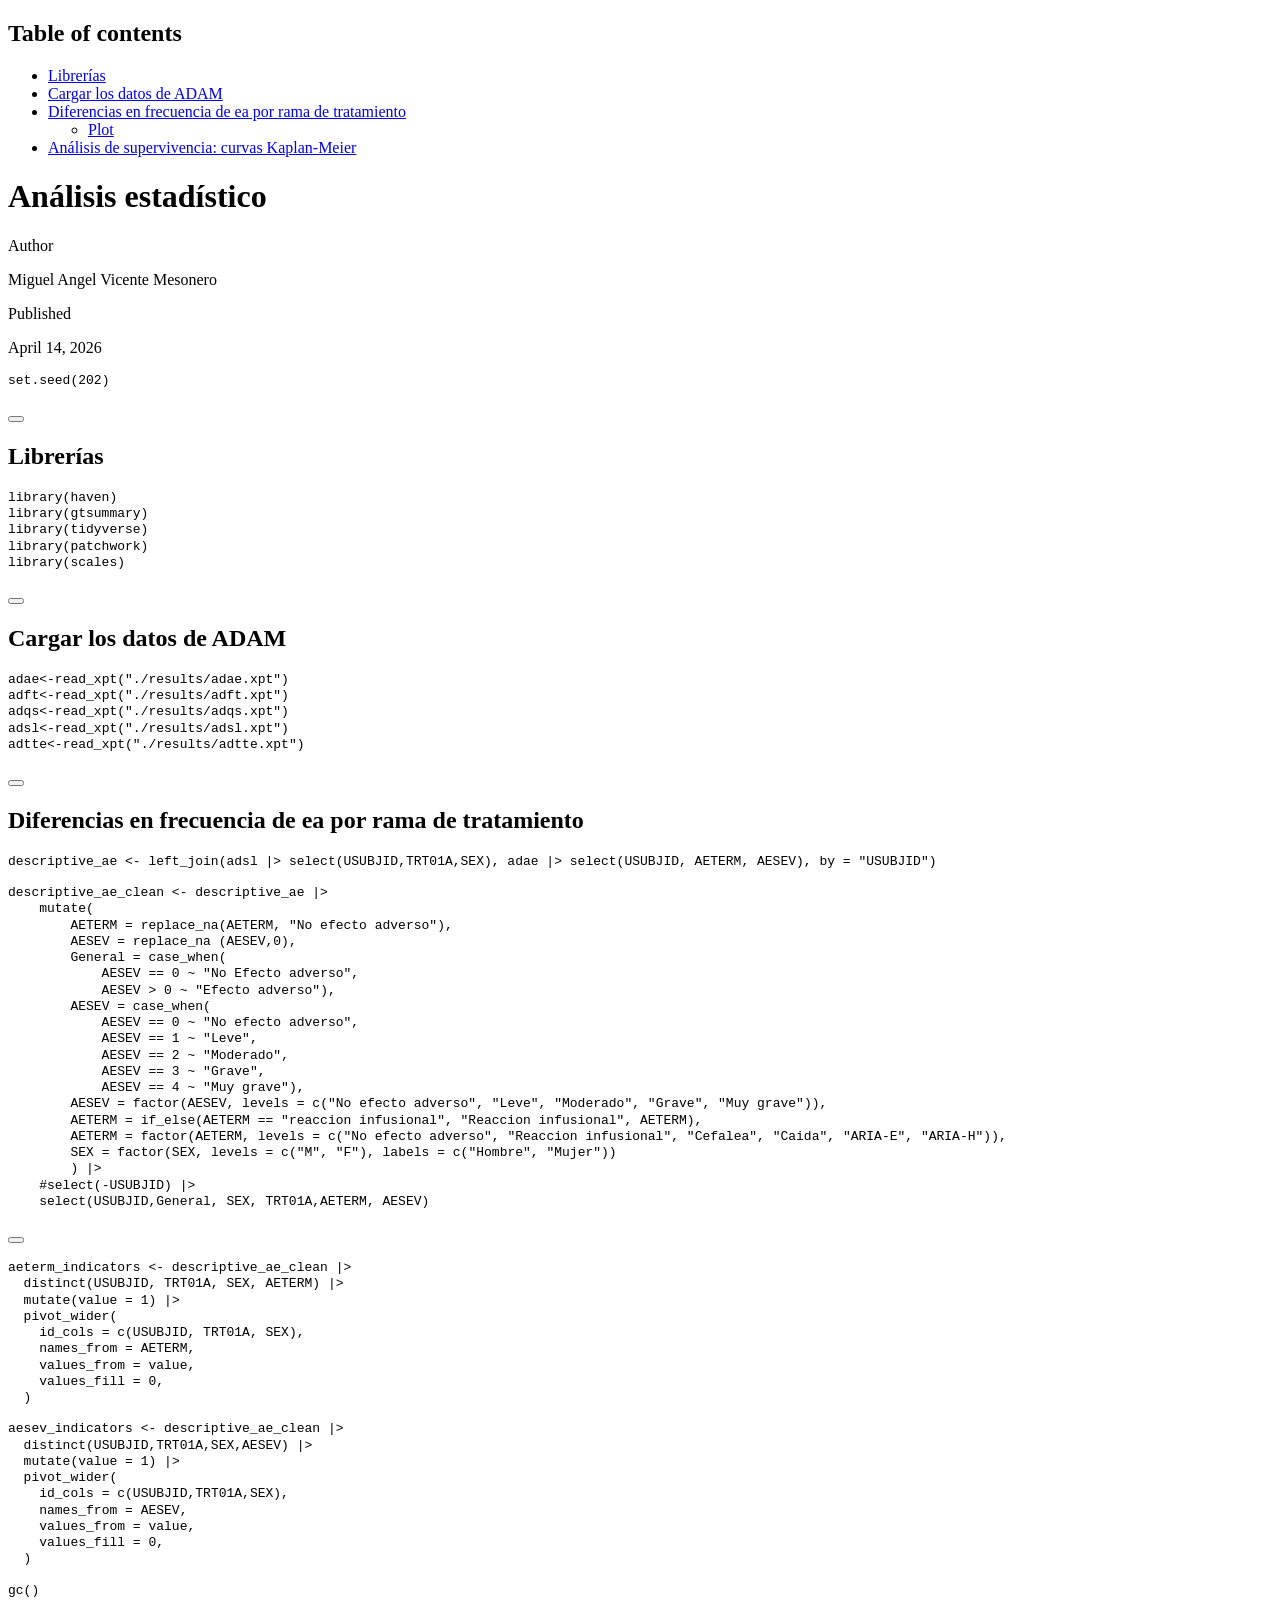
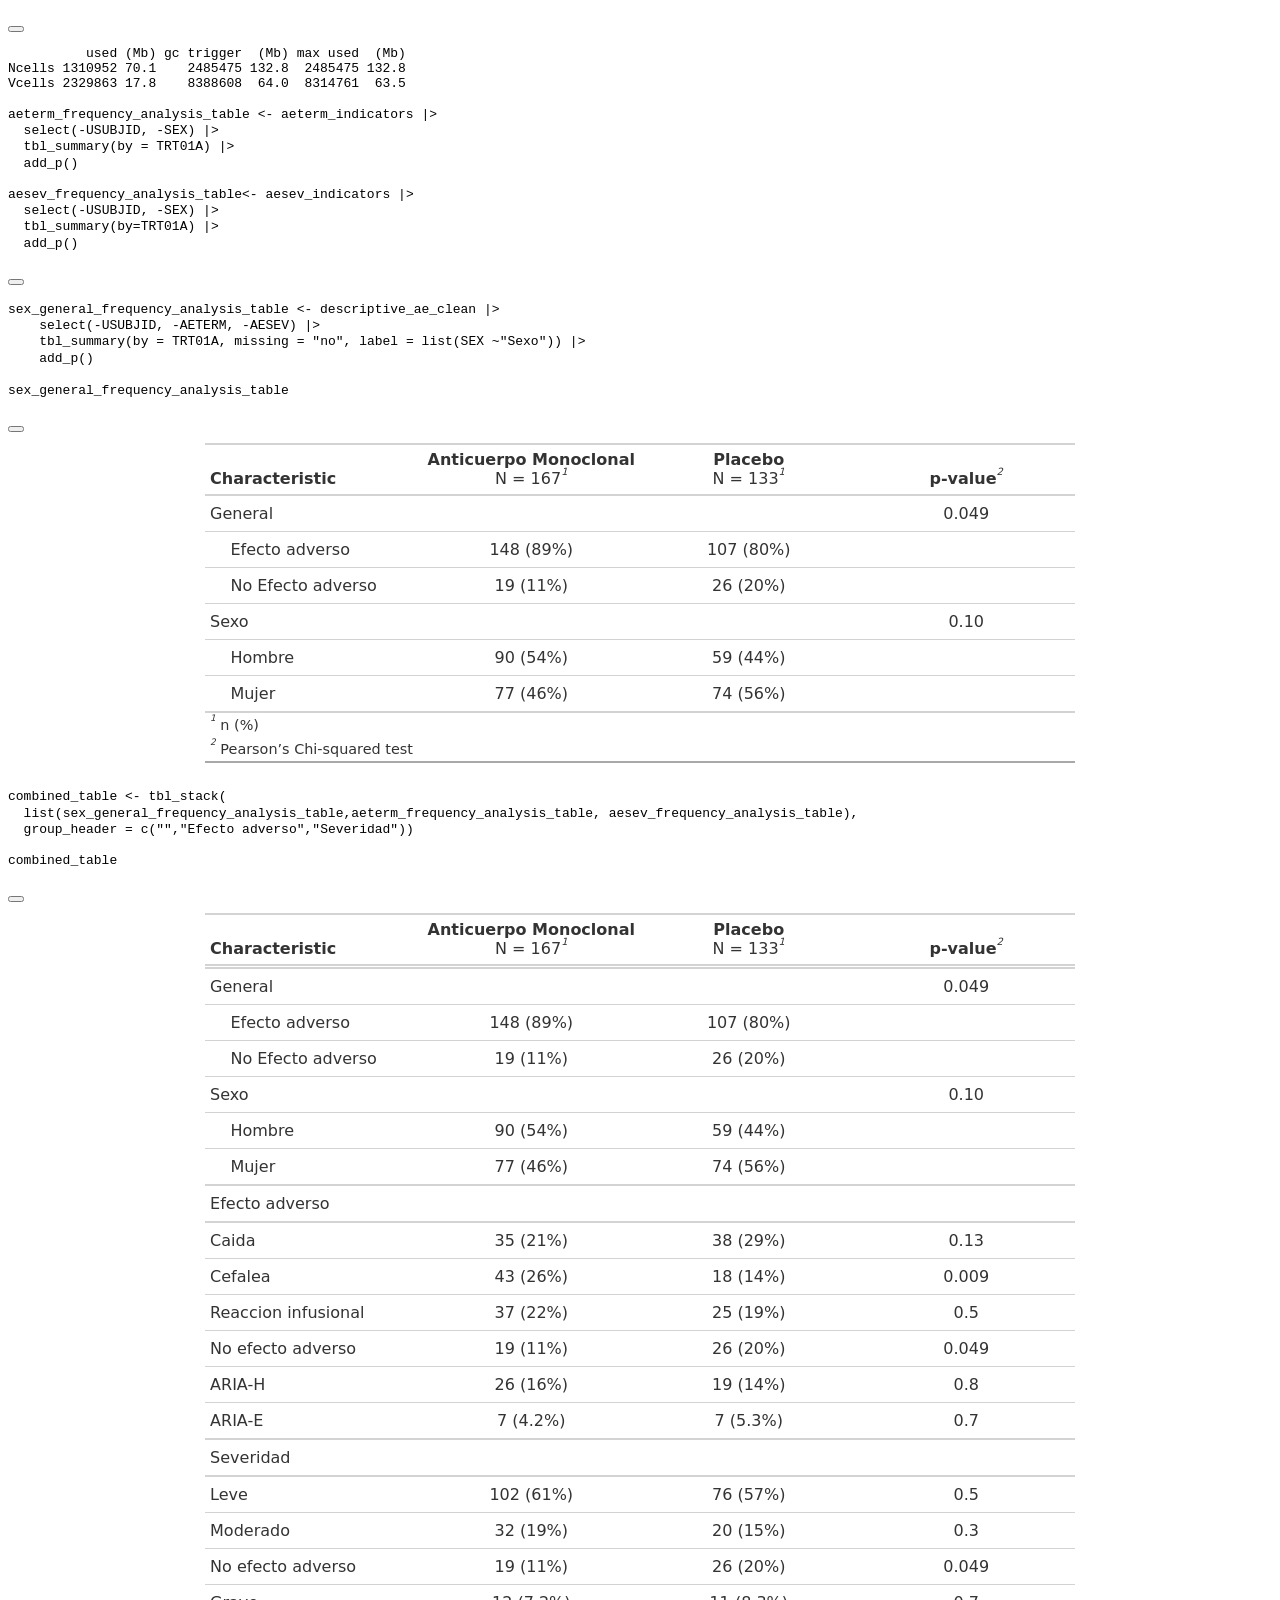
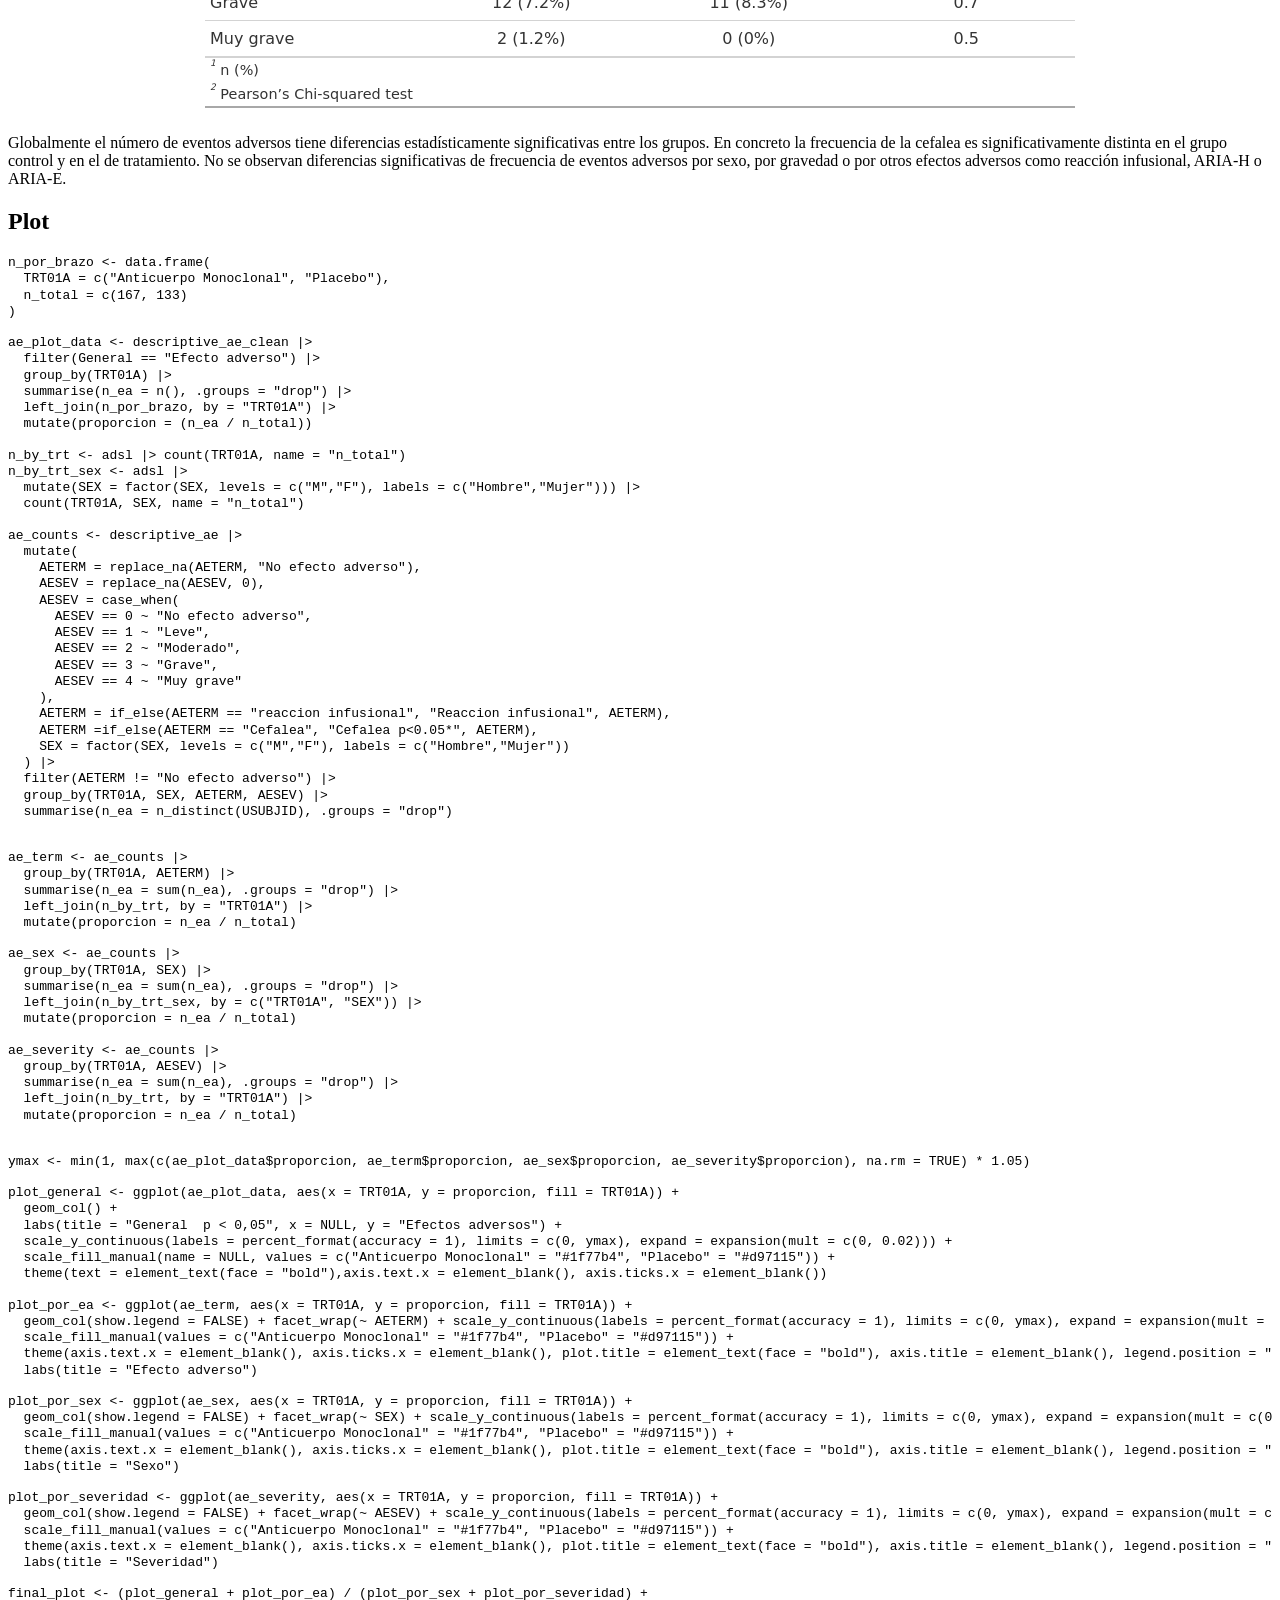
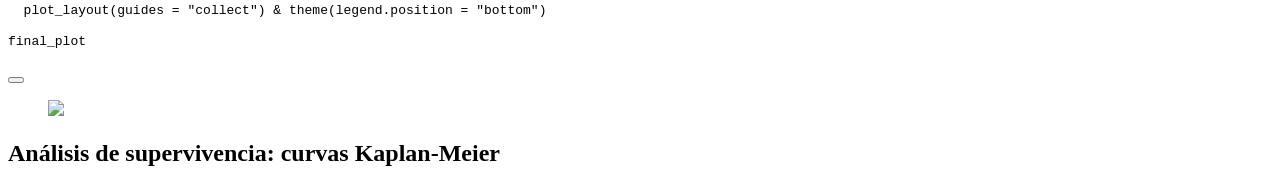
==== commit edc3d558: "Refactor AE frequency analysis with indicator tables, combined summary tables, and update AE plot da" ====
--- a/km_cox_survival.html
+++ b/km_cox_survival.html
@@ -88,7 +88,10 @@
   <ul>
   <li><a href="#librerías" id="toc-librerías" class="nav-link active" data-scroll-target="#librerías">Librerías</a></li>
   <li><a href="#cargar-los-datos-de-adam" id="toc-cargar-los-datos-de-adam" class="nav-link" data-scroll-target="#cargar-los-datos-de-adam">Cargar los datos de ADAM</a></li>
-  <li><a href="#diferencias-en-frecuencia-de-ea-por-rama-de-tratamiento" id="toc-diferencias-en-frecuencia-de-ea-por-rama-de-tratamiento" class="nav-link" data-scroll-target="#diferencias-en-frecuencia-de-ea-por-rama-de-tratamiento">Diferencias en frecuencia de ea por rama de tratamiento</a></li>
+  <li><a href="#diferencias-en-frecuencia-de-ea-por-rama-de-tratamiento" id="toc-diferencias-en-frecuencia-de-ea-por-rama-de-tratamiento" class="nav-link" data-scroll-target="#diferencias-en-frecuencia-de-ea-por-rama-de-tratamiento">Diferencias en frecuencia de ea por rama de tratamiento</a>
+  <ul class="collapse">
+  <li><a href="#plot" id="toc-plot" class="nav-link" data-scroll-target="#plot">Plot</a></li>
+  </ul></li>
   <li><a href="#análisis-de-supervivencia-curvas-kaplan-meier" id="toc-análisis-de-supervivencia-curvas-kaplan-meier" class="nav-link" data-scroll-target="#análisis-de-supervivencia-curvas-kaplan-meier">Análisis de supervivencia: curvas Kaplan-Meier</a></li>
   </ul>
 </nav>
@@ -132,121 +135,93 @@
 <section id="librerías" class="level1">
 <h1>Librerías</h1>
 <div class="cell">
-<div class="code-copy-outer-scaffold"><div class="sourceCode cell-code" id="cb2"><pre class="sourceCode r code-with-copy"><code class="sourceCode r"><span id="cb2-1"><a href="#cb2-1" aria-hidden="true" tabindex="-1"></a><span class="fu">library</span>(haven)</span></code></pre></div><button title="Copy to Clipboard" class="code-copy-button"><i class="bi"></i></button></div>
-<div class="cell-output cell-output-stderr">
-<pre><code>Warning: package 'haven' was built under R version 4.5.2</code></pre>
-</div>
-<div class="code-copy-outer-scaffold"><div class="sourceCode cell-code" id="cb4"><pre class="sourceCode r code-with-copy"><code class="sourceCode r"><span id="cb4-1"><a href="#cb4-1" aria-hidden="true" tabindex="-1"></a><span class="fu">library</span>(gtsummary)</span></code></pre></div><button title="Copy to Clipboard" class="code-copy-button"><i class="bi"></i></button></div>
-<div class="cell-output cell-output-stderr">
-<pre><code>Warning: package 'gtsummary' was built under R version 4.5.3</code></pre>
-</div>
-<div class="code-copy-outer-scaffold"><div class="sourceCode cell-code" id="cb6"><pre class="sourceCode r code-with-copy"><code class="sourceCode r"><span id="cb6-1"><a href="#cb6-1" aria-hidden="true" tabindex="-1"></a><span class="fu">library</span>(tidyverse)</span></code></pre></div><button title="Copy to Clipboard" class="code-copy-button"><i class="bi"></i></button></div>
-<div class="cell-output cell-output-stderr">
-<pre><code>Warning: package 'tidyverse' was built under R version 4.5.2</code></pre>
-</div>
-<div class="cell-output cell-output-stderr">
-<pre><code>Warning: package 'ggplot2' was built under R version 4.5.3</code></pre>
-</div>
-<div class="cell-output cell-output-stderr">
-<pre><code>Warning: package 'tibble' was built under R version 4.5.2</code></pre>
-</div>
-<div class="cell-output cell-output-stderr">
-<pre><code>Warning: package 'tidyr' was built under R version 4.5.3</code></pre>
-</div>
-<div class="cell-output cell-output-stderr">
-<pre><code>Warning: package 'readr' was built under R version 4.5.2</code></pre>
-</div>
-<div class="cell-output cell-output-stderr">
-<pre><code>Warning: package 'purrr' was built under R version 4.5.3</code></pre>
-</div>
-<div class="cell-output cell-output-stderr">
-<pre><code>Warning: package 'dplyr' was built under R version 4.5.3</code></pre>
-</div>
-<div class="cell-output cell-output-stderr">
-<pre><code>Warning: package 'stringr' was built under R version 4.5.2</code></pre>
-</div>
-<div class="cell-output cell-output-stderr">
-<pre><code>Warning: package 'forcats' was built under R version 4.5.2</code></pre>
-</div>
-<div class="cell-output cell-output-stderr">
-<pre><code>Warning: package 'lubridate' was built under R version 4.5.2</code></pre>
-</div>
-<div class="cell-output cell-output-stderr">
-<pre><code>── Attaching core tidyverse packages ──────────────────────── tidyverse 2.0.0 ──
-✔ dplyr     1.2.1     ✔ readr     2.1.6
-✔ forcats   1.0.1     ✔ stringr   1.6.0
-✔ ggplot2   4.0.3     ✔ tibble    3.3.1
-✔ lubridate 1.9.4     ✔ tidyr     1.3.2
-✔ purrr     1.2.2     
-── Conflicts ────────────────────────────────────────── tidyverse_conflicts() ──
-✖ dplyr::filter() masks stats::filter()
-✖ dplyr::lag()    masks stats::lag()
-ℹ Use the conflicted package (&lt;http://conflicted.r-lib.org/&gt;) to force all conflicts to become errors</code></pre>
-</div>
-<div class="code-copy-outer-scaffold"><div class="sourceCode cell-code" id="cb18"><pre class="sourceCode r code-with-copy"><code class="sourceCode r"><span id="cb18-1"><a href="#cb18-1" aria-hidden="true" tabindex="-1"></a><span class="fu">library</span>(patchwork)</span></code></pre></div><button title="Copy to Clipboard" class="code-copy-button"><i class="bi"></i></button></div>
-<div class="cell-output cell-output-stderr">
-<pre><code>Warning: package 'patchwork' was built under R version 4.5.3</code></pre>
-</div>
-<div class="code-copy-outer-scaffold"><div class="sourceCode cell-code" id="cb20"><pre class="sourceCode r code-with-copy"><code class="sourceCode r"><span id="cb20-1"><a href="#cb20-1" aria-hidden="true" tabindex="-1"></a><span class="fu">library</span>(scales)</span></code></pre></div><button title="Copy to Clipboard" class="code-copy-button"><i class="bi"></i></button></div>
-<div class="cell-output cell-output-stderr">
-<pre><code>Warning: package 'scales' was built under R version 4.5.2</code></pre>
-</div>
-<div class="cell-output cell-output-stderr">
-<pre><code>
-Attaching package: 'scales'
-
-The following object is masked from 'package:purrr':
-
-    discard
-
-The following object is masked from 'package:readr':
-
-    col_factor</code></pre>
-</div>
+<div class="code-copy-outer-scaffold"><div class="sourceCode cell-code" id="cb2"><pre class="sourceCode r code-with-copy"><code class="sourceCode r"><span id="cb2-1"><a href="#cb2-1" aria-hidden="true" tabindex="-1"></a><span class="fu">library</span>(haven)</span>
+<span id="cb2-2"><a href="#cb2-2" aria-hidden="true" tabindex="-1"></a><span class="fu">library</span>(gtsummary)</span>
+<span id="cb2-3"><a href="#cb2-3" aria-hidden="true" tabindex="-1"></a><span class="fu">library</span>(tidyverse)</span>
+<span id="cb2-4"><a href="#cb2-4" aria-hidden="true" tabindex="-1"></a><span class="fu">library</span>(patchwork)</span>
+<span id="cb2-5"><a href="#cb2-5" aria-hidden="true" tabindex="-1"></a><span class="fu">library</span>(scales)</span></code></pre></div><button title="Copy to Clipboard" class="code-copy-button"><i class="bi"></i></button></div>
 </div>
 </section>
 <section id="cargar-los-datos-de-adam" class="level1">
 <h1>Cargar los datos de ADAM</h1>
 <div class="cell">
-<div class="code-copy-outer-scaffold"><div class="sourceCode cell-code" id="cb23"><pre class="sourceCode r code-with-copy"><code class="sourceCode r"><span id="cb23-1"><a href="#cb23-1" aria-hidden="true" tabindex="-1"></a>adae<span class="ot">&lt;-</span><span class="fu">read_xpt</span>(<span class="st">"./results/adae.xpt"</span>)</span>
-<span id="cb23-2"><a href="#cb23-2" aria-hidden="true" tabindex="-1"></a>adft<span class="ot">&lt;-</span><span class="fu">read_xpt</span>(<span class="st">"./results/adft.xpt"</span>)</span>
-<span id="cb23-3"><a href="#cb23-3" aria-hidden="true" tabindex="-1"></a>adqs<span class="ot">&lt;-</span><span class="fu">read_xpt</span>(<span class="st">"./results/adqs.xpt"</span>)</span>
-<span id="cb23-4"><a href="#cb23-4" aria-hidden="true" tabindex="-1"></a>adsl<span class="ot">&lt;-</span><span class="fu">read_xpt</span>(<span class="st">"./results/adsl.xpt"</span>)</span>
-<span id="cb23-5"><a href="#cb23-5" aria-hidden="true" tabindex="-1"></a>adtte<span class="ot">&lt;-</span><span class="fu">read_xpt</span>(<span class="st">"./results/adtte.xpt"</span>)</span></code></pre></div><button title="Copy to Clipboard" class="code-copy-button"><i class="bi"></i></button></div>
+<div class="code-copy-outer-scaffold"><div class="sourceCode cell-code" id="cb3"><pre class="sourceCode r code-with-copy"><code class="sourceCode r"><span id="cb3-1"><a href="#cb3-1" aria-hidden="true" tabindex="-1"></a>adae<span class="ot">&lt;-</span><span class="fu">read_xpt</span>(<span class="st">"./results/adae.xpt"</span>)</span>
+<span id="cb3-2"><a href="#cb3-2" aria-hidden="true" tabindex="-1"></a>adft<span class="ot">&lt;-</span><span class="fu">read_xpt</span>(<span class="st">"./results/adft.xpt"</span>)</span>
+<span id="cb3-3"><a href="#cb3-3" aria-hidden="true" tabindex="-1"></a>adqs<span class="ot">&lt;-</span><span class="fu">read_xpt</span>(<span class="st">"./results/adqs.xpt"</span>)</span>
+<span id="cb3-4"><a href="#cb3-4" aria-hidden="true" tabindex="-1"></a>adsl<span class="ot">&lt;-</span><span class="fu">read_xpt</span>(<span class="st">"./results/adsl.xpt"</span>)</span>
+<span id="cb3-5"><a href="#cb3-5" aria-hidden="true" tabindex="-1"></a>adtte<span class="ot">&lt;-</span><span class="fu">read_xpt</span>(<span class="st">"./results/adtte.xpt"</span>)</span></code></pre></div><button title="Copy to Clipboard" class="code-copy-button"><i class="bi"></i></button></div>
 </div>
 </section>
 <section id="diferencias-en-frecuencia-de-ea-por-rama-de-tratamiento" class="level1">
 <h1>Diferencias en frecuencia de ea por rama de tratamiento</h1>
 <div class="cell">
-<div class="code-copy-outer-scaffold"><div class="sourceCode cell-code" id="cb24"><pre class="sourceCode r code-with-copy"><code class="sourceCode r"><span id="cb24-1"><a href="#cb24-1" aria-hidden="true" tabindex="-1"></a>descriptive_ae <span class="ot">&lt;-</span> <span class="fu">left_join</span>(adsl <span class="sc">|&gt;</span> <span class="fu">select</span>(USUBJID,TRT01A,SEX), adae <span class="sc">|&gt;</span> <span class="fu">select</span>(USUBJID, AETERM, AESEV), <span class="at">by =</span> <span class="st">"USUBJID"</span>) </span>
-<span id="cb24-2"><a href="#cb24-2" aria-hidden="true" tabindex="-1"></a></span>
-<span id="cb24-3"><a href="#cb24-3" aria-hidden="true" tabindex="-1"></a>descriptive_ae_clean <span class="ot">&lt;-</span> descriptive_ae <span class="sc">|&gt;</span> </span>
-<span id="cb24-4"><a href="#cb24-4" aria-hidden="true" tabindex="-1"></a>    <span class="fu">mutate</span>(</span>
-<span id="cb24-5"><a href="#cb24-5" aria-hidden="true" tabindex="-1"></a>        <span class="at">AETERM =</span> <span class="fu">replace_na</span>(AETERM, <span class="st">"No efecto adverso"</span>),</span>
-<span id="cb24-6"><a href="#cb24-6" aria-hidden="true" tabindex="-1"></a>        <span class="at">AESEV =</span> <span class="fu">replace_na</span> (AESEV,<span class="dv">0</span>),</span>
-<span id="cb24-7"><a href="#cb24-7" aria-hidden="true" tabindex="-1"></a>        <span class="at">General =</span> <span class="fu">case_when</span>(</span>
-<span id="cb24-8"><a href="#cb24-8" aria-hidden="true" tabindex="-1"></a>            AESEV <span class="sc">==</span> <span class="dv">0</span> <span class="sc">~</span> <span class="st">"No Efecto adverso"</span>,</span>
-<span id="cb24-9"><a href="#cb24-9" aria-hidden="true" tabindex="-1"></a>            AESEV <span class="sc">&gt;</span> <span class="dv">0</span> <span class="sc">~</span> <span class="st">"Efecto adverso"</span>),</span>
-<span id="cb24-10"><a href="#cb24-10" aria-hidden="true" tabindex="-1"></a>        <span class="at">AESEV =</span> <span class="fu">case_when</span>(</span>
-<span id="cb24-11"><a href="#cb24-11" aria-hidden="true" tabindex="-1"></a>            AESEV <span class="sc">==</span> <span class="dv">0</span> <span class="sc">~</span> <span class="st">"No efecto adverso"</span>,</span>
-<span id="cb24-12"><a href="#cb24-12" aria-hidden="true" tabindex="-1"></a>            AESEV <span class="sc">==</span> <span class="dv">1</span> <span class="sc">~</span> <span class="st">"Leve"</span>,</span>
-<span id="cb24-13"><a href="#cb24-13" aria-hidden="true" tabindex="-1"></a>            AESEV <span class="sc">==</span> <span class="dv">2</span> <span class="sc">~</span> <span class="st">"Moderado"</span>,</span>
-<span id="cb24-14"><a href="#cb24-14" aria-hidden="true" tabindex="-1"></a>            AESEV <span class="sc">==</span> <span class="dv">3</span> <span class="sc">~</span> <span class="st">"Grave"</span>,</span>
-<span id="cb24-15"><a href="#cb24-15" aria-hidden="true" tabindex="-1"></a>            AESEV <span class="sc">==</span> <span class="dv">4</span> <span class="sc">~</span> <span class="st">"Muy grave"</span>),</span>
-<span id="cb24-16"><a href="#cb24-16" aria-hidden="true" tabindex="-1"></a>        <span class="at">AESEV =</span> <span class="fu">factor</span>(AESEV, <span class="at">levels =</span> <span class="fu">c</span>(<span class="st">"No efecto adverso"</span>, <span class="st">"Leve"</span>, <span class="st">"Moderado"</span>, <span class="st">"Grave"</span>, <span class="st">"Muy grave"</span>)),</span>
-<span id="cb24-17"><a href="#cb24-17" aria-hidden="true" tabindex="-1"></a>        <span class="at">AETERM =</span> <span class="fu">if_else</span>(AETERM <span class="sc">==</span> <span class="st">"reaccion infusional"</span>, <span class="st">"Reaccion infusional"</span>, AETERM),</span>
-<span id="cb24-18"><a href="#cb24-18" aria-hidden="true" tabindex="-1"></a>        <span class="at">AETERM =</span> <span class="fu">factor</span>(AETERM, <span class="at">levels =</span> <span class="fu">c</span>(<span class="st">"No efecto adverso"</span>, <span class="st">"Reaccion infusional"</span>, <span class="st">"Cefalea"</span>, <span class="st">"Caida"</span>, <span class="st">"ARIA-E"</span>, <span class="st">"ARIA-H"</span>)),</span>
-<span id="cb24-19"><a href="#cb24-19" aria-hidden="true" tabindex="-1"></a>        <span class="at">SEX =</span> <span class="fu">factor</span>(SEX, <span class="at">levels =</span> <span class="fu">c</span>(<span class="st">"M"</span>, <span class="st">"F"</span>), <span class="at">labels =</span> <span class="fu">c</span>(<span class="st">"Hombre"</span>, <span class="st">"Mujer"</span>))</span>
-<span id="cb24-20"><a href="#cb24-20" aria-hidden="true" tabindex="-1"></a>        ) <span class="sc">|&gt;</span> </span>
-<span id="cb24-21"><a href="#cb24-21" aria-hidden="true" tabindex="-1"></a>    <span class="fu">select</span>(<span class="sc">-</span>USUBJID) <span class="sc">|&gt;</span> </span>
-<span id="cb24-22"><a href="#cb24-22" aria-hidden="true" tabindex="-1"></a>    <span class="fu">select</span>(General, SEX, TRT01A,AETERM, AESEV) </span>
-<span id="cb24-23"><a href="#cb24-23" aria-hidden="true" tabindex="-1"></a>     </span>
-<span id="cb24-24"><a href="#cb24-24" aria-hidden="true" tabindex="-1"></a>frequency_analysis_table <span class="ot">&lt;-</span> descriptive_ae_clean <span class="sc">|&gt;</span> </span>
-<span id="cb24-25"><a href="#cb24-25" aria-hidden="true" tabindex="-1"></a>    <span class="fu">tbl_summary</span>(<span class="at">by =</span> TRT01A, <span class="at">missing =</span> <span class="st">"no"</span>, <span class="at">label =</span> <span class="fu">list</span>(AETERM <span class="sc">~</span> <span class="st">"Efecto adverso"</span>, AESEV <span class="sc">~</span> <span class="st">"Severidad"</span>, SEX <span class="sc">~</span><span class="st">"Sexo"</span>)) <span class="sc">|&gt;</span> </span>
-<span id="cb24-26"><a href="#cb24-26" aria-hidden="true" tabindex="-1"></a>    <span class="fu">bold_labels</span>() <span class="sc">|&gt;</span> </span>
-<span id="cb24-27"><a href="#cb24-27" aria-hidden="true" tabindex="-1"></a>    <span class="fu">add_p</span>() </span>
-<span id="cb24-28"><a href="#cb24-28" aria-hidden="true" tabindex="-1"></a>   </span>
-<span id="cb24-29"><a href="#cb24-29" aria-hidden="true" tabindex="-1"></a>frequency_analysis_table</span></code></pre></div><button title="Copy to Clipboard" class="code-copy-button"><i class="bi"></i></button></div>
+<div class="code-copy-outer-scaffold"><div class="sourceCode cell-code" id="cb4"><pre class="sourceCode r code-with-copy"><code class="sourceCode r"><span id="cb4-1"><a href="#cb4-1" aria-hidden="true" tabindex="-1"></a>descriptive_ae <span class="ot">&lt;-</span> <span class="fu">left_join</span>(adsl <span class="sc">|&gt;</span> <span class="fu">select</span>(USUBJID,TRT01A,SEX), adae <span class="sc">|&gt;</span> <span class="fu">select</span>(USUBJID, AETERM, AESEV), <span class="at">by =</span> <span class="st">"USUBJID"</span>) </span>
+<span id="cb4-2"><a href="#cb4-2" aria-hidden="true" tabindex="-1"></a></span>
+<span id="cb4-3"><a href="#cb4-3" aria-hidden="true" tabindex="-1"></a>descriptive_ae_clean <span class="ot">&lt;-</span> descriptive_ae <span class="sc">|&gt;</span> </span>
+<span id="cb4-4"><a href="#cb4-4" aria-hidden="true" tabindex="-1"></a>    <span class="fu">mutate</span>(</span>
+<span id="cb4-5"><a href="#cb4-5" aria-hidden="true" tabindex="-1"></a>        <span class="at">AETERM =</span> <span class="fu">replace_na</span>(AETERM, <span class="st">"No efecto adverso"</span>),</span>
+<span id="cb4-6"><a href="#cb4-6" aria-hidden="true" tabindex="-1"></a>        <span class="at">AESEV =</span> <span class="fu">replace_na</span> (AESEV,<span class="dv">0</span>),</span>
+<span id="cb4-7"><a href="#cb4-7" aria-hidden="true" tabindex="-1"></a>        <span class="at">General =</span> <span class="fu">case_when</span>(</span>
+<span id="cb4-8"><a href="#cb4-8" aria-hidden="true" tabindex="-1"></a>            AESEV <span class="sc">==</span> <span class="dv">0</span> <span class="sc">~</span> <span class="st">"No Efecto adverso"</span>,</span>
+<span id="cb4-9"><a href="#cb4-9" aria-hidden="true" tabindex="-1"></a>            AESEV <span class="sc">&gt;</span> <span class="dv">0</span> <span class="sc">~</span> <span class="st">"Efecto adverso"</span>),</span>
+<span id="cb4-10"><a href="#cb4-10" aria-hidden="true" tabindex="-1"></a>        <span class="at">AESEV =</span> <span class="fu">case_when</span>(</span>
+<span id="cb4-11"><a href="#cb4-11" aria-hidden="true" tabindex="-1"></a>            AESEV <span class="sc">==</span> <span class="dv">0</span> <span class="sc">~</span> <span class="st">"No efecto adverso"</span>,</span>
+<span id="cb4-12"><a href="#cb4-12" aria-hidden="true" tabindex="-1"></a>            AESEV <span class="sc">==</span> <span class="dv">1</span> <span class="sc">~</span> <span class="st">"Leve"</span>,</span>
+<span id="cb4-13"><a href="#cb4-13" aria-hidden="true" tabindex="-1"></a>            AESEV <span class="sc">==</span> <span class="dv">2</span> <span class="sc">~</span> <span class="st">"Moderado"</span>,</span>
+<span id="cb4-14"><a href="#cb4-14" aria-hidden="true" tabindex="-1"></a>            AESEV <span class="sc">==</span> <span class="dv">3</span> <span class="sc">~</span> <span class="st">"Grave"</span>,</span>
+<span id="cb4-15"><a href="#cb4-15" aria-hidden="true" tabindex="-1"></a>            AESEV <span class="sc">==</span> <span class="dv">4</span> <span class="sc">~</span> <span class="st">"Muy grave"</span>),</span>
+<span id="cb4-16"><a href="#cb4-16" aria-hidden="true" tabindex="-1"></a>        <span class="at">AESEV =</span> <span class="fu">factor</span>(AESEV, <span class="at">levels =</span> <span class="fu">c</span>(<span class="st">"No efecto adverso"</span>, <span class="st">"Leve"</span>, <span class="st">"Moderado"</span>, <span class="st">"Grave"</span>, <span class="st">"Muy grave"</span>)),</span>
+<span id="cb4-17"><a href="#cb4-17" aria-hidden="true" tabindex="-1"></a>        <span class="at">AETERM =</span> <span class="fu">if_else</span>(AETERM <span class="sc">==</span> <span class="st">"reaccion infusional"</span>, <span class="st">"Reaccion infusional"</span>, AETERM),</span>
+<span id="cb4-18"><a href="#cb4-18" aria-hidden="true" tabindex="-1"></a>        <span class="at">AETERM =</span> <span class="fu">factor</span>(AETERM, <span class="at">levels =</span> <span class="fu">c</span>(<span class="st">"No efecto adverso"</span>, <span class="st">"Reaccion infusional"</span>, <span class="st">"Cefalea"</span>, <span class="st">"Caida"</span>, <span class="st">"ARIA-E"</span>, <span class="st">"ARIA-H"</span>)),</span>
+<span id="cb4-19"><a href="#cb4-19" aria-hidden="true" tabindex="-1"></a>        <span class="at">SEX =</span> <span class="fu">factor</span>(SEX, <span class="at">levels =</span> <span class="fu">c</span>(<span class="st">"M"</span>, <span class="st">"F"</span>), <span class="at">labels =</span> <span class="fu">c</span>(<span class="st">"Hombre"</span>, <span class="st">"Mujer"</span>))</span>
+<span id="cb4-20"><a href="#cb4-20" aria-hidden="true" tabindex="-1"></a>        ) <span class="sc">|&gt;</span> </span>
+<span id="cb4-21"><a href="#cb4-21" aria-hidden="true" tabindex="-1"></a>    <span class="co">#select(-USUBJID) |&gt; </span></span>
+<span id="cb4-22"><a href="#cb4-22" aria-hidden="true" tabindex="-1"></a>    <span class="fu">select</span>(USUBJID,General, SEX, TRT01A,AETERM, AESEV) </span></code></pre></div><button title="Copy to Clipboard" class="code-copy-button"><i class="bi"></i></button></div>
+</div>
+<div class="cell">
+<div class="code-copy-outer-scaffold"><div class="sourceCode cell-code" id="cb5"><pre class="sourceCode r code-with-copy"><code class="sourceCode r"><span id="cb5-1"><a href="#cb5-1" aria-hidden="true" tabindex="-1"></a>aeterm_indicators <span class="ot">&lt;-</span> descriptive_ae_clean <span class="sc">|&gt;</span></span>
+<span id="cb5-2"><a href="#cb5-2" aria-hidden="true" tabindex="-1"></a>  <span class="fu">distinct</span>(USUBJID, TRT01A, SEX, AETERM) <span class="sc">|&gt;</span></span>
+<span id="cb5-3"><a href="#cb5-3" aria-hidden="true" tabindex="-1"></a>  <span class="fu">mutate</span>(<span class="at">value =</span> <span class="dv">1</span>) <span class="sc">|&gt;</span></span>
+<span id="cb5-4"><a href="#cb5-4" aria-hidden="true" tabindex="-1"></a>  <span class="fu">pivot_wider</span>(</span>
+<span id="cb5-5"><a href="#cb5-5" aria-hidden="true" tabindex="-1"></a>    <span class="at">id_cols =</span> <span class="fu">c</span>(USUBJID, TRT01A, SEX),</span>
+<span id="cb5-6"><a href="#cb5-6" aria-hidden="true" tabindex="-1"></a>    <span class="at">names_from =</span> AETERM,</span>
+<span id="cb5-7"><a href="#cb5-7" aria-hidden="true" tabindex="-1"></a>    <span class="at">values_from =</span> value,</span>
+<span id="cb5-8"><a href="#cb5-8" aria-hidden="true" tabindex="-1"></a>    <span class="at">values_fill =</span> <span class="dv">0</span>,</span>
+<span id="cb5-9"><a href="#cb5-9" aria-hidden="true" tabindex="-1"></a>  )</span>
+<span id="cb5-10"><a href="#cb5-10" aria-hidden="true" tabindex="-1"></a></span>
+<span id="cb5-11"><a href="#cb5-11" aria-hidden="true" tabindex="-1"></a>aesev_indicators <span class="ot">&lt;-</span> descriptive_ae_clean <span class="sc">|&gt;</span> </span>
+<span id="cb5-12"><a href="#cb5-12" aria-hidden="true" tabindex="-1"></a>  <span class="fu">distinct</span>(USUBJID,TRT01A,SEX,AESEV) <span class="sc">|&gt;</span> </span>
+<span id="cb5-13"><a href="#cb5-13" aria-hidden="true" tabindex="-1"></a>  <span class="fu">mutate</span>(<span class="at">value =</span> <span class="dv">1</span>) <span class="sc">|&gt;</span> </span>
+<span id="cb5-14"><a href="#cb5-14" aria-hidden="true" tabindex="-1"></a>  <span class="fu">pivot_wider</span>(</span>
+<span id="cb5-15"><a href="#cb5-15" aria-hidden="true" tabindex="-1"></a>    <span class="at">id_cols =</span> <span class="fu">c</span>(USUBJID,TRT01A,SEX),</span>
+<span id="cb5-16"><a href="#cb5-16" aria-hidden="true" tabindex="-1"></a>    <span class="at">names_from =</span> AESEV,</span>
+<span id="cb5-17"><a href="#cb5-17" aria-hidden="true" tabindex="-1"></a>    <span class="at">values_from =</span> value,</span>
+<span id="cb5-18"><a href="#cb5-18" aria-hidden="true" tabindex="-1"></a>    <span class="at">values_fill =</span> <span class="dv">0</span>,</span>
+<span id="cb5-19"><a href="#cb5-19" aria-hidden="true" tabindex="-1"></a>  )</span>
+<span id="cb5-20"><a href="#cb5-20" aria-hidden="true" tabindex="-1"></a></span>
+<span id="cb5-21"><a href="#cb5-21" aria-hidden="true" tabindex="-1"></a><span class="fu">gc</span>()</span></code></pre></div><button title="Copy to Clipboard" class="code-copy-button"><i class="bi"></i></button></div>
+<div class="cell-output cell-output-stdout">
+<pre><code>          used (Mb) gc trigger  (Mb) max used  (Mb)
+Ncells 1310952 70.1    2485475 132.8  2485475 132.8
+Vcells 2329863 17.8    8388608  64.0  8314761  63.5</code></pre>
+</div>
+<div class="code-copy-outer-scaffold"><div class="sourceCode cell-code" id="cb7"><pre class="sourceCode r code-with-copy"><code class="sourceCode r"><span id="cb7-1"><a href="#cb7-1" aria-hidden="true" tabindex="-1"></a>aeterm_frequency_analysis_table <span class="ot">&lt;-</span> aeterm_indicators <span class="sc">|&gt;</span></span>
+<span id="cb7-2"><a href="#cb7-2" aria-hidden="true" tabindex="-1"></a>  <span class="fu">select</span>(<span class="sc">-</span>USUBJID, <span class="sc">-</span>SEX) <span class="sc">|&gt;</span> </span>
+<span id="cb7-3"><a href="#cb7-3" aria-hidden="true" tabindex="-1"></a>  <span class="fu">tbl_summary</span>(<span class="at">by =</span> TRT01A) <span class="sc">|&gt;</span> </span>
+<span id="cb7-4"><a href="#cb7-4" aria-hidden="true" tabindex="-1"></a>  <span class="fu">add_p</span>()</span>
+<span id="cb7-5"><a href="#cb7-5" aria-hidden="true" tabindex="-1"></a></span>
+<span id="cb7-6"><a href="#cb7-6" aria-hidden="true" tabindex="-1"></a>aesev_frequency_analysis_table<span class="ot">&lt;-</span> aesev_indicators <span class="sc">|&gt;</span> </span>
+<span id="cb7-7"><a href="#cb7-7" aria-hidden="true" tabindex="-1"></a>  <span class="fu">select</span>(<span class="sc">-</span>USUBJID, <span class="sc">-</span>SEX) <span class="sc">|&gt;</span> </span>
+<span id="cb7-8"><a href="#cb7-8" aria-hidden="true" tabindex="-1"></a>  <span class="fu">tbl_summary</span>(<span class="at">by=</span>TRT01A) <span class="sc">|&gt;</span> </span>
+<span id="cb7-9"><a href="#cb7-9" aria-hidden="true" tabindex="-1"></a>  <span class="fu">add_p</span>()</span></code></pre></div><button title="Copy to Clipboard" class="code-copy-button"><i class="bi"></i></button></div>
+</div>
+<div class="cell">
+<div class="code-copy-outer-scaffold"><div class="sourceCode cell-code" id="cb8"><pre class="sourceCode r code-with-copy"><code class="sourceCode r"><span id="cb8-1"><a href="#cb8-1" aria-hidden="true" tabindex="-1"></a>sex_general_frequency_analysis_table <span class="ot">&lt;-</span> descriptive_ae_clean <span class="sc">|&gt;</span></span>
+<span id="cb8-2"><a href="#cb8-2" aria-hidden="true" tabindex="-1"></a>    <span class="fu">select</span>(<span class="sc">-</span>USUBJID, <span class="sc">-</span>AETERM, <span class="sc">-</span>AESEV) <span class="sc">|&gt;</span> </span>
+<span id="cb8-3"><a href="#cb8-3" aria-hidden="true" tabindex="-1"></a>    <span class="fu">tbl_summary</span>(<span class="at">by =</span> TRT01A, <span class="at">missing =</span> <span class="st">"no"</span>, <span class="at">label =</span> <span class="fu">list</span>(SEX <span class="sc">~</span><span class="st">"Sexo"</span>)) <span class="sc">|&gt;</span> </span>
+<span id="cb8-4"><a href="#cb8-4" aria-hidden="true" tabindex="-1"></a>    <span class="fu">add_p</span>() </span>
+<span id="cb8-5"><a href="#cb8-5" aria-hidden="true" tabindex="-1"></a>   </span>
+<span id="cb8-6"><a href="#cb8-6" aria-hidden="true" tabindex="-1"></a>sex_general_frequency_analysis_table</span></code></pre></div><button title="Copy to Clipboard" class="code-copy-button"><i class="bi"></i></button></div>
 <div class="cell-output-display">
 <div id="pnhhfpvdmh" style="padding-left:0px;padding-right:0px;padding-top:10px;padding-bottom:10px;overflow-x:auto;overflow-y:auto;width:auto;height:auto;">
 <style>#pnhhfpvdmh table {
@@ -717,7 +692,7 @@
 </thead>
 <tbody class="gt_table_body">
 <tr class="odd">
-<td class="gt_row gt_left" headers="label" style="font-weight: bold">General</td>
+<td class="gt_row gt_left" headers="label">General</td>
 <td class="gt_row gt_center" headers="stat_1"><br>
 </td>
 <td class="gt_row gt_center" headers="stat_2"><br>
@@ -739,7 +714,7 @@
 </td>
 </tr>
 <tr class="even">
-<td class="gt_row gt_left" headers="label" style="font-weight: bold">Sexo</td>
+<td class="gt_row gt_left" headers="label">Sexo</td>
 <td class="gt_row gt_center" headers="stat_1"><br>
 </td>
 <td class="gt_row gt_center" headers="stat_2"><br>
@@ -760,105 +735,618 @@
 <td class="gt_row gt_center" headers="p.value"><br>
 </td>
 </tr>
-<tr class="odd">
-<td class="gt_row gt_left" headers="label" style="font-weight: bold">Efecto adverso</td>
-<td class="gt_row gt_center" headers="stat_1"><br>
-</td>
-<td class="gt_row gt_center" headers="stat_2"><br>
-</td>
-<td class="gt_row gt_center" headers="p.value">0.048</td>
-</tr>
-<tr class="even">
-<td class="gt_row gt_left" headers="label">&nbsp;&nbsp;&nbsp;&nbsp;No efecto adverso</td>
-<td class="gt_row gt_center" headers="stat_1">19 (11%)</td>
-<td class="gt_row gt_center" headers="stat_2">26 (20%)</td>
-<td class="gt_row gt_center" headers="p.value"><br>
-</td>
-</tr>
-<tr class="odd">
-<td class="gt_row gt_left" headers="label">&nbsp;&nbsp;&nbsp;&nbsp;Reaccion infusional</td>
-<td class="gt_row gt_center" headers="stat_1">37 (22%)</td>
-<td class="gt_row gt_center" headers="stat_2">25 (19%)</td>
-<td class="gt_row gt_center" headers="p.value"><br>
-</td>
-</tr>
-<tr class="even">
-<td class="gt_row gt_left" headers="label">&nbsp;&nbsp;&nbsp;&nbsp;Cefalea</td>
-<td class="gt_row gt_center" headers="stat_1">43 (26%)</td>
-<td class="gt_row gt_center" headers="stat_2">18 (14%)</td>
-<td class="gt_row gt_center" headers="p.value"><br>
-</td>
-</tr>
-<tr class="odd">
-<td class="gt_row gt_left" headers="label">&nbsp;&nbsp;&nbsp;&nbsp;Caida</td>
-<td class="gt_row gt_center" headers="stat_1">35 (21%)</td>
-<td class="gt_row gt_center" headers="stat_2">38 (29%)</td>
-<td class="gt_row gt_center" headers="p.value"><br>
-</td>
-</tr>
-<tr class="even">
-<td class="gt_row gt_left" headers="label">&nbsp;&nbsp;&nbsp;&nbsp;ARIA-E</td>
-<td class="gt_row gt_center" headers="stat_1">7 (4.2%)</td>
-<td class="gt_row gt_center" headers="stat_2">7 (5.3%)</td>
-<td class="gt_row gt_center" headers="p.value"><br>
-</td>
-</tr>
-<tr class="odd">
-<td class="gt_row gt_left" headers="label">&nbsp;&nbsp;&nbsp;&nbsp;ARIA-H</td>
-<td class="gt_row gt_center" headers="stat_1">26 (16%)</td>
-<td class="gt_row gt_center" headers="stat_2">19 (14%)</td>
-<td class="gt_row gt_center" headers="p.value"><br>
-</td>
-</tr>
-<tr class="even">
-<td class="gt_row gt_left" headers="label" style="font-weight: bold">Severidad</td>
-<td class="gt_row gt_center" headers="stat_1"><br>
-</td>
-<td class="gt_row gt_center" headers="stat_2"><br>
-</td>
-<td class="gt_row gt_center" headers="p.value">0.2</td>
-</tr>
-<tr class="odd">
-<td class="gt_row gt_left" headers="label">&nbsp;&nbsp;&nbsp;&nbsp;No efecto adverso</td>
-<td class="gt_row gt_center" headers="stat_1">19 (11%)</td>
-<td class="gt_row gt_center" headers="stat_2">26 (20%)</td>
-<td class="gt_row gt_center" headers="p.value"><br>
-</td>
-</tr>
-<tr class="even">
-<td class="gt_row gt_left" headers="label">&nbsp;&nbsp;&nbsp;&nbsp;Leve</td>
-<td class="gt_row gt_center" headers="stat_1">102 (61%)</td>
-<td class="gt_row gt_center" headers="stat_2">76 (57%)</td>
-<td class="gt_row gt_center" headers="p.value"><br>
-</td>
-</tr>
-<tr class="odd">
-<td class="gt_row gt_left" headers="label">&nbsp;&nbsp;&nbsp;&nbsp;Moderado</td>
-<td class="gt_row gt_center" headers="stat_1">32 (19%)</td>
-<td class="gt_row gt_center" headers="stat_2">20 (15%)</td>
-<td class="gt_row gt_center" headers="p.value"><br>
-</td>
-</tr>
-<tr class="even">
-<td class="gt_row gt_left" headers="label">&nbsp;&nbsp;&nbsp;&nbsp;Grave</td>
-<td class="gt_row gt_center" headers="stat_1">12 (7.2%)</td>
-<td class="gt_row gt_center" headers="stat_2">11 (8.3%)</td>
-<td class="gt_row gt_center" headers="p.value"><br>
-</td>
-</tr>
-<tr class="odd">
-<td class="gt_row gt_left" headers="label">&nbsp;&nbsp;&nbsp;&nbsp;Muy grave</td>
-<td class="gt_row gt_center" headers="stat_1">2 (1.2%)</td>
-<td class="gt_row gt_center" headers="stat_2">0 (0%)</td>
-<td class="gt_row gt_center" headers="p.value"><br>
-</td>
-</tr>
 </tbody><tfoot>
 <tr class="gt_footnotes odd">
 <td colspan="4" class="gt_footnote"><span class="gt_footnote_marks" style="white-space:nowrap;font-style:italic;font-weight:normal;line-height:0;"><sup>1</sup></span> n (%)</td>
 </tr>
 <tr class="gt_footnotes even">
-<td colspan="4" class="gt_footnote"><span class="gt_footnote_marks" style="white-space:nowrap;font-style:italic;font-weight:normal;line-height:0;"><sup>2</sup></span> Pearson’s Chi-squared test; Fisher’s exact test</td>
+<td colspan="4" class="gt_footnote"><span class="gt_footnote_marks" style="white-space:nowrap;font-style:italic;font-weight:normal;line-height:0;"><sup>2</sup></span> Pearson’s Chi-squared test</td>
+</tr>
+</tfoot>
+
+</table>
+
+</div>
+</div>
+<div class="code-copy-outer-scaffold"><div class="sourceCode cell-code" id="cb9"><pre class="sourceCode r code-with-copy"><code class="sourceCode r"><span id="cb9-1"><a href="#cb9-1" aria-hidden="true" tabindex="-1"></a>combined_table <span class="ot">&lt;-</span> <span class="fu">tbl_stack</span>(</span>
+<span id="cb9-2"><a href="#cb9-2" aria-hidden="true" tabindex="-1"></a>  <span class="fu">list</span>(sex_general_frequency_analysis_table,aeterm_frequency_analysis_table, aesev_frequency_analysis_table),</span>
+<span id="cb9-3"><a href="#cb9-3" aria-hidden="true" tabindex="-1"></a>  <span class="at">group_header =</span> <span class="fu">c</span>(<span class="st">""</span>,<span class="st">"Efecto adverso"</span>,<span class="st">"Severidad"</span>))</span>
+<span id="cb9-4"><a href="#cb9-4" aria-hidden="true" tabindex="-1"></a></span>
+<span id="cb9-5"><a href="#cb9-5" aria-hidden="true" tabindex="-1"></a>combined_table</span></code></pre></div><button title="Copy to Clipboard" class="code-copy-button"><i class="bi"></i></button></div>
+<div class="cell-output-display">
+<div id="bsyptdhemq" style="padding-left:0px;padding-right:0px;padding-top:10px;padding-bottom:10px;overflow-x:auto;overflow-y:auto;width:auto;height:auto;">
+<style>#bsyptdhemq table {
+  font-family: system-ui, 'Segoe UI', Roboto, Helvetica, Arial, sans-serif, 'Apple Color Emoji', 'Segoe UI Emoji', 'Segoe UI Symbol', 'Noto Color Emoji';
+  -webkit-font-smoothing: antialiased;
+  -moz-osx-font-smoothing: grayscale;
+}
+
+#bsyptdhemq thead, #bsyptdhemq tbody, #bsyptdhemq tfoot, #bsyptdhemq tr, #bsyptdhemq td, #bsyptdhemq th {
+  border-style: none;
+}
+
+#bsyptdhemq p {
+  margin: 0;
+  padding: 0;
+}
+
+#bsyptdhemq .gt_table {
+  display: table;
+  border-collapse: collapse;
+  line-height: normal;
+  margin-left: auto;
+  margin-right: auto;
+  color: #333333;
+  font-size: 16px;
+  font-weight: normal;
+  font-style: normal;
+  background-color: #FFFFFF;
+  width: auto;
+  border-top-style: solid;
+  border-top-width: 2px;
+  border-top-color: #A8A8A8;
+  border-right-style: none;
+  border-right-width: 2px;
+  border-right-color: #D3D3D3;
+  border-bottom-style: solid;
+  border-bottom-width: 2px;
+  border-bottom-color: #A8A8A8;
+  border-left-style: none;
+  border-left-width: 2px;
+  border-left-color: #D3D3D3;
+}
+
+#bsyptdhemq .gt_caption {
+  padding-top: 4px;
+  padding-bottom: 4px;
+}
+
+#bsyptdhemq .gt_title {
+  color: #333333;
+  font-size: 125%;
+  font-weight: initial;
+  padding-top: 4px;
+  padding-bottom: 4px;
+  padding-left: 5px;
+  padding-right: 5px;
+  border-bottom-color: #FFFFFF;
+  border-bottom-width: 0;
+}
+
+#bsyptdhemq .gt_subtitle {
+  color: #333333;
+  font-size: 85%;
+  font-weight: initial;
+  padding-top: 3px;
+  padding-bottom: 5px;
+  padding-left: 5px;
+  padding-right: 5px;
+  border-top-color: #FFFFFF;
+  border-top-width: 0;
+}
+
+#bsyptdhemq .gt_heading {
+  background-color: #FFFFFF;
+  text-align: center;
+  border-bottom-color: #FFFFFF;
+  border-left-style: none;
+  border-left-width: 1px;
+  border-left-color: #D3D3D3;
+  border-right-style: none;
+  border-right-width: 1px;
+  border-right-color: #D3D3D3;
+}
+
+#bsyptdhemq .gt_bottom_border {
+  border-bottom-style: solid;
+  border-bottom-width: 2px;
+  border-bottom-color: #D3D3D3;
+}
+
+#bsyptdhemq .gt_col_headings {
+  border-top-style: solid;
+  border-top-width: 2px;
+  border-top-color: #D3D3D3;
+  border-bottom-style: solid;
+  border-bottom-width: 2px;
+  border-bottom-color: #D3D3D3;
+  border-left-style: none;
+  border-left-width: 1px;
+  border-left-color: #D3D3D3;
+  border-right-style: none;
+  border-right-width: 1px;
+  border-right-color: #D3D3D3;
+}
+
+#bsyptdhemq .gt_col_heading {
+  color: #333333;
+  background-color: #FFFFFF;
+  font-size: 100%;
+  font-weight: normal;
+  text-transform: inherit;
+  border-left-style: none;
+  border-left-width: 1px;
+  border-left-color: #D3D3D3;
+  border-right-style: none;
+  border-right-width: 1px;
+  border-right-color: #D3D3D3;
+  vertical-align: bottom;
+  padding-top: 5px;
+  padding-bottom: 6px;
+  padding-left: 5px;
+  padding-right: 5px;
+  overflow-x: hidden;
+}
+
+#bsyptdhemq .gt_column_spanner_outer {
+  color: #333333;
+  background-color: #FFFFFF;
+  font-size: 100%;
+  font-weight: normal;
+  text-transform: inherit;
+  padding-top: 0;
+  padding-bottom: 0;
+  padding-left: 4px;
+  padding-right: 4px;
+}
+
+#bsyptdhemq .gt_column_spanner_outer:first-child {
+  padding-left: 0;
+}
+
+#bsyptdhemq .gt_column_spanner_outer:last-child {
+  padding-right: 0;
+}
+
+#bsyptdhemq .gt_column_spanner {
+  border-bottom-style: solid;
+  border-bottom-width: 2px;
+  border-bottom-color: #D3D3D3;
+  vertical-align: bottom;
+  padding-top: 5px;
+  padding-bottom: 5px;
+  overflow-x: hidden;
+  display: inline-block;
+  width: 100%;
+}
+
+#bsyptdhemq .gt_spanner_row {
+  border-bottom-style: hidden;
+}
+
+#bsyptdhemq .gt_group_heading {
+  padding-top: 8px;
+  padding-bottom: 8px;
+  padding-left: 5px;
+  padding-right: 5px;
+  color: #333333;
+  background-color: #FFFFFF;
+  font-size: 100%;
+  font-weight: initial;
+  text-transform: inherit;
+  border-top-style: solid;
+  border-top-width: 2px;
+  border-top-color: #D3D3D3;
+  border-bottom-style: solid;
+  border-bottom-width: 2px;
+  border-bottom-color: #D3D3D3;
+  border-left-style: none;
+  border-left-width: 1px;
+  border-left-color: #D3D3D3;
+  border-right-style: none;
+  border-right-width: 1px;
+  border-right-color: #D3D3D3;
+  vertical-align: middle;
+  text-align: left;
+}
+
+#bsyptdhemq .gt_empty_group_heading {
+  padding: 0.5px;
+  color: #333333;
+  background-color: #FFFFFF;
+  font-size: 100%;
+  font-weight: initial;
+  border-top-style: solid;
+  border-top-width: 2px;
+  border-top-color: #D3D3D3;
+  border-bottom-style: solid;
+  border-bottom-width: 2px;
+  border-bottom-color: #D3D3D3;
+  vertical-align: middle;
+}
+
+#bsyptdhemq .gt_from_md > :first-child {
+  margin-top: 0;
+}
+
+#bsyptdhemq .gt_from_md > :last-child {
+  margin-bottom: 0;
+}
+
+#bsyptdhemq .gt_row {
+  padding-top: 8px;
+  padding-bottom: 8px;
+  padding-left: 5px;
+  padding-right: 5px;
+  margin: 10px;
+  border-top-style: solid;
+  border-top-width: 1px;
+  border-top-color: #D3D3D3;
+  border-left-style: none;
+  border-left-width: 1px;
+  border-left-color: #D3D3D3;
+  border-right-style: none;
+  border-right-width: 1px;
+  border-right-color: #D3D3D3;
+  vertical-align: middle;
+  overflow-x: hidden;
+}
+
+#bsyptdhemq .gt_stub {
+  color: #333333;
+  background-color: #FFFFFF;
+  font-size: 100%;
+  font-weight: initial;
+  text-transform: inherit;
+  border-right-style: solid;
+  border-right-width: 2px;
+  border-right-color: #D3D3D3;
+  padding-left: 5px;
+  padding-right: 5px;
+}
+
+#bsyptdhemq .gt_stub_row_group {
+  color: #333333;
+  background-color: #FFFFFF;
+  font-size: 100%;
+  font-weight: initial;
+  text-transform: inherit;
+  border-right-style: solid;
+  border-right-width: 2px;
+  border-right-color: #D3D3D3;
+  padding-left: 5px;
+  padding-right: 5px;
+  vertical-align: top;
+}
+
+#bsyptdhemq .gt_row_group_first td {
+  border-top-width: 2px;
+}
+
+#bsyptdhemq .gt_row_group_first th {
+  border-top-width: 2px;
+}
+
+#bsyptdhemq .gt_summary_row {
+  color: #333333;
+  background-color: #FFFFFF;
+  text-transform: inherit;
+  padding-top: 8px;
+  padding-bottom: 8px;
+  padding-left: 5px;
+  padding-right: 5px;
+}
+
+#bsyptdhemq .gt_first_summary_row {
+  border-top-style: solid;
+  border-top-color: #D3D3D3;
+}
+
+#bsyptdhemq .gt_first_summary_row.thick {
+  border-top-width: 2px;
+}
+
+#bsyptdhemq .gt_last_summary_row {
+  padding-top: 8px;
+  padding-bottom: 8px;
+  padding-left: 5px;
+  padding-right: 5px;
+  border-bottom-style: solid;
+  border-bottom-width: 2px;
+  border-bottom-color: #D3D3D3;
+}
+
+#bsyptdhemq .gt_grand_summary_row {
+  color: #333333;
+  background-color: #FFFFFF;
+  text-transform: inherit;
+  padding-top: 8px;
+  padding-bottom: 8px;
+  padding-left: 5px;
+  padding-right: 5px;
+}
+
+#bsyptdhemq .gt_first_grand_summary_row {
+  padding-top: 8px;
+  padding-bottom: 8px;
+  padding-left: 5px;
+  padding-right: 5px;
+  border-top-style: double;
+  border-top-width: 6px;
+  border-top-color: #D3D3D3;
+}
+
+#bsyptdhemq .gt_last_grand_summary_row_top {
+  padding-top: 8px;
+  padding-bottom: 8px;
+  padding-left: 5px;
+  padding-right: 5px;
+  border-bottom-style: double;
+  border-bottom-width: 6px;
+  border-bottom-color: #D3D3D3;
+}
+
+#bsyptdhemq .gt_striped {
+  background-color: rgba(128, 128, 128, 0.05);
+}
+
+#bsyptdhemq .gt_table_body {
+  border-top-style: solid;
+  border-top-width: 2px;
+  border-top-color: #D3D3D3;
+  border-bottom-style: solid;
+  border-bottom-width: 2px;
+  border-bottom-color: #D3D3D3;
+}
+
+#bsyptdhemq .gt_footnotes {
+  color: #333333;
+  background-color: #FFFFFF;
+  border-bottom-style: none;
+  border-bottom-width: 2px;
+  border-bottom-color: #D3D3D3;
+  border-left-style: none;
+  border-left-width: 2px;
+  border-left-color: #D3D3D3;
+  border-right-style: none;
+  border-right-width: 2px;
+  border-right-color: #D3D3D3;
+}
+
+#bsyptdhemq .gt_footnote {
+  margin: 0px;
+  font-size: 90%;
+  padding-top: 4px;
+  padding-bottom: 4px;
+  padding-left: 5px;
+  padding-right: 5px;
+}
+
+#bsyptdhemq .gt_sourcenotes {
+  color: #333333;
+  background-color: #FFFFFF;
+  border-bottom-style: none;
+  border-bottom-width: 2px;
+  border-bottom-color: #D3D3D3;
+  border-left-style: none;
+  border-left-width: 2px;
+  border-left-color: #D3D3D3;
+  border-right-style: none;
+  border-right-width: 2px;
+  border-right-color: #D3D3D3;
+}
+
+#bsyptdhemq .gt_sourcenote {
+  font-size: 90%;
+  padding-top: 4px;
+  padding-bottom: 4px;
+  padding-left: 5px;
+  padding-right: 5px;
+}
+
+#bsyptdhemq .gt_left {
+  text-align: left;
+}
+
+#bsyptdhemq .gt_center {
+  text-align: center;
+}
+
+#bsyptdhemq .gt_right {
+  text-align: right;
+  font-variant-numeric: tabular-nums;
+}
+
+#bsyptdhemq .gt_font_normal {
+  font-weight: normal;
+}
+
+#bsyptdhemq .gt_font_bold {
+  font-weight: bold;
+}
+
+#bsyptdhemq .gt_font_italic {
+  font-style: italic;
+}
+
+#bsyptdhemq .gt_super {
+  font-size: 65%;
+}
+
+#bsyptdhemq .gt_footnote_marks {
+  font-size: 75%;
+  vertical-align: 0.4em;
+  position: initial;
+}
+
+#bsyptdhemq .gt_asterisk {
+  font-size: 100%;
+  vertical-align: 0;
+}
+
+#bsyptdhemq .gt_indent_1 {
+  text-indent: 5px;
+}
+
+#bsyptdhemq .gt_indent_2 {
+  text-indent: 10px;
+}
+
+#bsyptdhemq .gt_indent_3 {
+  text-indent: 15px;
+}
+
+#bsyptdhemq .gt_indent_4 {
+  text-indent: 20px;
+}
+
+#bsyptdhemq .gt_indent_5 {
+  text-indent: 25px;
+}
+
+#bsyptdhemq .katex-display {
+  display: inline-flex !important;
+  margin-bottom: 0.75em !important;
+}
+
+#bsyptdhemq div.Reactable > div.rt-table > div.rt-thead > div.rt-tr.rt-tr-group-header > div.rt-th-group:after {
+  height: 0px !important;
+}
+</style>
+
+<table class="gt_table caption-top table table-sm table-striped small" data-quarto-bootstrap="false">
+<colgroup>
+<col style="width: 25%">
+<col style="width: 25%">
+<col style="width: 25%">
+<col style="width: 25%">
+</colgroup>
+<thead>
+<tr class="gt_col_headings header">
+<th id="label" class="gt_col_heading gt_columns_bottom_border gt_left" data-quarto-table-cell-role="th" scope="col"><strong>Characteristic</strong></th>
+<th id="stat_1" class="gt_col_heading gt_columns_bottom_border gt_center" data-quarto-table-cell-role="th" scope="col"><strong>Anticuerpo Monoclonal</strong><br>
+N = 167<span class="gt_footnote_marks" style="white-space:nowrap;font-style:italic;font-weight:normal;line-height:0;"><sup>1</sup></span></th>
+<th id="stat_2" class="gt_col_heading gt_columns_bottom_border gt_center" data-quarto-table-cell-role="th" scope="col"><strong>Placebo</strong><br>
+N = 133<span class="gt_footnote_marks" style="white-space:nowrap;font-style:italic;font-weight:normal;line-height:0;"><sup>1</sup></span></th>
+<th id="p.value" class="gt_col_heading gt_columns_bottom_border gt_center" data-quarto-table-cell-role="th" scope="col"><strong>p-value</strong><span class="gt_footnote_marks" style="white-space:nowrap;font-style:italic;font-weight:normal;line-height:0;"><sup>2</sup></span></th>
+</tr>
+</thead>
+<tbody class="gt_table_body">
+<tr class="gt_group_heading_row odd">
+<th colspan="4" class="gt_empty_group_heading" data-quarto-table-cell-role="th" scope="colgroup"></th>
+</tr>
+<tr class="gt_row_group_first even">
+<td class="gt_row gt_left" headers="  label">General</td>
+<td class="gt_row gt_center" headers="  stat_1"><br>
+</td>
+<td class="gt_row gt_center" headers="  stat_2"><br>
+</td>
+<td class="gt_row gt_center" headers="  p.value">0.049</td>
+</tr>
+<tr class="odd">
+<td class="gt_row gt_left" headers="  label">&nbsp;&nbsp;&nbsp;&nbsp;Efecto adverso</td>
+<td class="gt_row gt_center" headers="  stat_1">148 (89%)</td>
+<td class="gt_row gt_center" headers="  stat_2">107 (80%)</td>
+<td class="gt_row gt_center" headers="  p.value"><br>
+</td>
+</tr>
+<tr class="even">
+<td class="gt_row gt_left" headers="  label">&nbsp;&nbsp;&nbsp;&nbsp;No Efecto adverso</td>
+<td class="gt_row gt_center" headers="  stat_1">19 (11%)</td>
+<td class="gt_row gt_center" headers="  stat_2">26 (20%)</td>
+<td class="gt_row gt_center" headers="  p.value"><br>
+</td>
+</tr>
+<tr class="odd">
+<td class="gt_row gt_left" headers="  label">Sexo</td>
+<td class="gt_row gt_center" headers="  stat_1"><br>
+</td>
+<td class="gt_row gt_center" headers="  stat_2"><br>
+</td>
+<td class="gt_row gt_center" headers="  p.value">0.10</td>
+</tr>
+<tr class="even">
+<td class="gt_row gt_left" headers="  label">&nbsp;&nbsp;&nbsp;&nbsp;Hombre</td>
+<td class="gt_row gt_center" headers="  stat_1">90 (54%)</td>
+<td class="gt_row gt_center" headers="  stat_2">59 (44%)</td>
+<td class="gt_row gt_center" headers="  p.value"><br>
+</td>
+</tr>
+<tr class="odd">
+<td class="gt_row gt_left" headers="  label">&nbsp;&nbsp;&nbsp;&nbsp;Mujer</td>
+<td class="gt_row gt_center" headers="  stat_1">77 (46%)</td>
+<td class="gt_row gt_center" headers="  stat_2">74 (56%)</td>
+<td class="gt_row gt_center" headers="  p.value"><br>
+</td>
+</tr>
+<tr class="gt_group_heading_row even">
+<th colspan="4" id="Efecto adverso" class="gt_group_heading" data-quarto-table-cell-role="th" scope="colgroup">Efecto adverso</th>
+</tr>
+<tr class="gt_row_group_first odd">
+<td class="gt_row gt_left" headers="Efecto adverso  label">Caida</td>
+<td class="gt_row gt_center" headers="Efecto adverso  stat_1">35 (21%)</td>
+<td class="gt_row gt_center" headers="Efecto adverso  stat_2">38 (29%)</td>
+<td class="gt_row gt_center" headers="Efecto adverso  p.value">0.13</td>
+</tr>
+<tr class="even">
+<td class="gt_row gt_left" headers="Efecto adverso  label">Cefalea</td>
+<td class="gt_row gt_center" headers="Efecto adverso  stat_1">43 (26%)</td>
+<td class="gt_row gt_center" headers="Efecto adverso  stat_2">18 (14%)</td>
+<td class="gt_row gt_center" headers="Efecto adverso  p.value">0.009</td>
+</tr>
+<tr class="odd">
+<td class="gt_row gt_left" headers="Efecto adverso  label">Reaccion infusional</td>
+<td class="gt_row gt_center" headers="Efecto adverso  stat_1">37 (22%)</td>
+<td class="gt_row gt_center" headers="Efecto adverso  stat_2">25 (19%)</td>
+<td class="gt_row gt_center" headers="Efecto adverso  p.value">0.5</td>
+</tr>
+<tr class="even">
+<td class="gt_row gt_left" headers="Efecto adverso  label">No efecto adverso</td>
+<td class="gt_row gt_center" headers="Efecto adverso  stat_1">19 (11%)</td>
+<td class="gt_row gt_center" headers="Efecto adverso  stat_2">26 (20%)</td>
+<td class="gt_row gt_center" headers="Efecto adverso  p.value">0.049</td>
+</tr>
+<tr class="odd">
+<td class="gt_row gt_left" headers="Efecto adverso  label">ARIA-H</td>
+<td class="gt_row gt_center" headers="Efecto adverso  stat_1">26 (16%)</td>
+<td class="gt_row gt_center" headers="Efecto adverso  stat_2">19 (14%)</td>
+<td class="gt_row gt_center" headers="Efecto adverso  p.value">0.8</td>
+</tr>
+<tr class="even">
+<td class="gt_row gt_left" headers="Efecto adverso  label">ARIA-E</td>
+<td class="gt_row gt_center" headers="Efecto adverso  stat_1">7 (4.2%)</td>
+<td class="gt_row gt_center" headers="Efecto adverso  stat_2">7 (5.3%)</td>
+<td class="gt_row gt_center" headers="Efecto adverso  p.value">0.7</td>
+</tr>
+<tr class="gt_group_heading_row odd">
+<th colspan="4" id="Severidad" class="gt_group_heading" data-quarto-table-cell-role="th" scope="colgroup">Severidad</th>
+</tr>
+<tr class="gt_row_group_first even">
+<td class="gt_row gt_left" headers="Severidad  label">Leve</td>
+<td class="gt_row gt_center" headers="Severidad  stat_1">102 (61%)</td>
+<td class="gt_row gt_center" headers="Severidad  stat_2">76 (57%)</td>
+<td class="gt_row gt_center" headers="Severidad  p.value">0.5</td>
+</tr>
+<tr class="odd">
+<td class="gt_row gt_left" headers="Severidad  label">Moderado</td>
+<td class="gt_row gt_center" headers="Severidad  stat_1">32 (19%)</td>
+<td class="gt_row gt_center" headers="Severidad  stat_2">20 (15%)</td>
+<td class="gt_row gt_center" headers="Severidad  p.value">0.3</td>
+</tr>
+<tr class="even">
+<td class="gt_row gt_left" headers="Severidad  label">No efecto adverso</td>
+<td class="gt_row gt_center" headers="Severidad  stat_1">19 (11%)</td>
+<td class="gt_row gt_center" headers="Severidad  stat_2">26 (20%)</td>
+<td class="gt_row gt_center" headers="Severidad  p.value">0.049</td>
+</tr>
+<tr class="odd">
+<td class="gt_row gt_left" headers="Severidad  label">Grave</td>
+<td class="gt_row gt_center" headers="Severidad  stat_1">12 (7.2%)</td>
+<td class="gt_row gt_center" headers="Severidad  stat_2">11 (8.3%)</td>
+<td class="gt_row gt_center" headers="Severidad  p.value">0.7</td>
+</tr>
+<tr class="even">
+<td class="gt_row gt_left" headers="Severidad  label">Muy grave</td>
+<td class="gt_row gt_center" headers="Severidad  stat_1">2 (1.2%)</td>
+<td class="gt_row gt_center" headers="Severidad  stat_2">0 (0%)</td>
+<td class="gt_row gt_center" headers="Severidad  p.value">0.5</td>
+</tr>
+</tbody><tfoot>
+<tr class="gt_footnotes odd">
+<td colspan="4" class="gt_footnote"><span class="gt_footnote_marks" style="white-space:nowrap;font-style:italic;font-weight:normal;line-height:0;"><sup>1</sup></span> n (%)</td>
+</tr>
+<tr class="gt_footnotes even">
+<td colspan="4" class="gt_footnote"><span class="gt_footnote_marks" style="white-space:nowrap;font-style:italic;font-weight:normal;line-height:0;"><sup>2</sup></span> Pearson’s Chi-squared test</td>
 </tr>
 </tfoot>
 
@@ -867,101 +1355,106 @@
 </div>
 </div>
 </div>
+<p>Globalmente el número de eventos adversos tiene diferencias estadísticamente significativas entre los grupos. En concreto la frecuencia de la cefalea es significativamente distinta en el grupo control y en el de tratamiento. No se observan diferencias significativas de frecuencia de eventos adversos por sexo, por gravedad o por otros efectos adversos como reacción infusional, ARIA-H o ARIA-E.</p>
+<section id="plot" class="level2">
+<h2 class="anchored" data-anchor-id="plot">Plot</h2>
 <div class="cell">
-<div class="code-copy-outer-scaffold"><div class="sourceCode cell-code" id="cb25"><pre class="sourceCode r code-with-copy"><code class="sourceCode r"><span id="cb25-1"><a href="#cb25-1" aria-hidden="true" tabindex="-1"></a>n_por_brazo <span class="ot">&lt;-</span> <span class="fu">data.frame</span>(</span>
-<span id="cb25-2"><a href="#cb25-2" aria-hidden="true" tabindex="-1"></a>  <span class="at">TRT01A =</span> <span class="fu">c</span>(<span class="st">"Anticuerpo Monoclonal"</span>, <span class="st">"Placebo"</span>),</span>
-<span id="cb25-3"><a href="#cb25-3" aria-hidden="true" tabindex="-1"></a>  <span class="at">n_total =</span> <span class="fu">c</span>(<span class="dv">167</span>, <span class="dv">133</span>) </span>
-<span id="cb25-4"><a href="#cb25-4" aria-hidden="true" tabindex="-1"></a>)</span>
-<span id="cb25-5"><a href="#cb25-5" aria-hidden="true" tabindex="-1"></a></span>
-<span id="cb25-6"><a href="#cb25-6" aria-hidden="true" tabindex="-1"></a>ea_plot_general_data <span class="ot">&lt;-</span> descriptive_ae_clean <span class="sc">|&gt;</span></span>
-<span id="cb25-7"><a href="#cb25-7" aria-hidden="true" tabindex="-1"></a>  <span class="fu">filter</span>(General <span class="sc">==</span> <span class="st">"Efecto adverso"</span>) <span class="sc">|&gt;</span></span>
-<span id="cb25-8"><a href="#cb25-8" aria-hidden="true" tabindex="-1"></a>  <span class="fu">group_by</span>(TRT01A) <span class="sc">|&gt;</span></span>
-<span id="cb25-9"><a href="#cb25-9" aria-hidden="true" tabindex="-1"></a>  <span class="fu">summarise</span>(<span class="at">n_ea =</span> <span class="fu">n</span>(), <span class="at">.groups =</span> <span class="st">"drop"</span>) <span class="sc">|&gt;</span></span>
-<span id="cb25-10"><a href="#cb25-10" aria-hidden="true" tabindex="-1"></a>  <span class="fu">left_join</span>(n_por_brazo, <span class="at">by =</span> <span class="st">"TRT01A"</span>) <span class="sc">|&gt;</span></span>
-<span id="cb25-11"><a href="#cb25-11" aria-hidden="true" tabindex="-1"></a>  <span class="fu">mutate</span>(<span class="at">proporcion =</span> (n_ea <span class="sc">/</span> n_total))</span>
-<span id="cb25-12"><a href="#cb25-12" aria-hidden="true" tabindex="-1"></a></span>
-<span id="cb25-13"><a href="#cb25-13" aria-hidden="true" tabindex="-1"></a>n_by_trt <span class="ot">&lt;-</span> adsl <span class="sc">|&gt;</span> <span class="fu">count</span>(TRT01A, <span class="at">name =</span> <span class="st">"n_total"</span>)</span>
-<span id="cb25-14"><a href="#cb25-14" aria-hidden="true" tabindex="-1"></a>n_by_trt_sex <span class="ot">&lt;-</span> adsl <span class="sc">|&gt;</span></span>
-<span id="cb25-15"><a href="#cb25-15" aria-hidden="true" tabindex="-1"></a>  <span class="fu">mutate</span>(<span class="at">SEX =</span> <span class="fu">factor</span>(SEX, <span class="at">levels =</span> <span class="fu">c</span>(<span class="st">"M"</span>,<span class="st">"F"</span>), <span class="at">labels =</span> <span class="fu">c</span>(<span class="st">"Hombre"</span>,<span class="st">"Mujer"</span>))) <span class="sc">|&gt;</span></span>
-<span id="cb25-16"><a href="#cb25-16" aria-hidden="true" tabindex="-1"></a>  <span class="fu">count</span>(TRT01A, SEX, <span class="at">name =</span> <span class="st">"n_total"</span>)</span>
-<span id="cb25-17"><a href="#cb25-17" aria-hidden="true" tabindex="-1"></a></span>
-<span id="cb25-18"><a href="#cb25-18" aria-hidden="true" tabindex="-1"></a>ae_counts <span class="ot">&lt;-</span> descriptive_ae <span class="sc">|&gt;</span></span>
-<span id="cb25-19"><a href="#cb25-19" aria-hidden="true" tabindex="-1"></a>  <span class="fu">mutate</span>(</span>
-<span id="cb25-20"><a href="#cb25-20" aria-hidden="true" tabindex="-1"></a>    <span class="at">AETERM =</span> <span class="fu">replace_na</span>(AETERM, <span class="st">"No efecto adverso"</span>),</span>
-<span id="cb25-21"><a href="#cb25-21" aria-hidden="true" tabindex="-1"></a>    <span class="at">AESEV =</span> <span class="fu">replace_na</span>(AESEV, <span class="dv">0</span>),</span>
-<span id="cb25-22"><a href="#cb25-22" aria-hidden="true" tabindex="-1"></a>    <span class="at">AESEV =</span> <span class="fu">case_when</span>(</span>
-<span id="cb25-23"><a href="#cb25-23" aria-hidden="true" tabindex="-1"></a>      AESEV <span class="sc">==</span> <span class="dv">0</span> <span class="sc">~</span> <span class="st">"No efecto adverso"</span>,</span>
-<span id="cb25-24"><a href="#cb25-24" aria-hidden="true" tabindex="-1"></a>      AESEV <span class="sc">==</span> <span class="dv">1</span> <span class="sc">~</span> <span class="st">"Leve"</span>,</span>
-<span id="cb25-25"><a href="#cb25-25" aria-hidden="true" tabindex="-1"></a>      AESEV <span class="sc">==</span> <span class="dv">2</span> <span class="sc">~</span> <span class="st">"Moderado"</span>,</span>
-<span id="cb25-26"><a href="#cb25-26" aria-hidden="true" tabindex="-1"></a>      AESEV <span class="sc">==</span> <span class="dv">3</span> <span class="sc">~</span> <span class="st">"Grave"</span>,</span>
-<span id="cb25-27"><a href="#cb25-27" aria-hidden="true" tabindex="-1"></a>      AESEV <span class="sc">==</span> <span class="dv">4</span> <span class="sc">~</span> <span class="st">"Muy grave"</span></span>
-<span id="cb25-28"><a href="#cb25-28" aria-hidden="true" tabindex="-1"></a>    ),</span>
-<span id="cb25-29"><a href="#cb25-29" aria-hidden="true" tabindex="-1"></a>    <span class="at">AETERM =</span> <span class="fu">if_else</span>(AETERM <span class="sc">==</span> <span class="st">"reaccion infusional"</span>, <span class="st">"Reaccion infusional"</span>, AETERM),</span>
-<span id="cb25-30"><a href="#cb25-30" aria-hidden="true" tabindex="-1"></a>    <span class="at">SEX =</span> <span class="fu">factor</span>(SEX, <span class="at">levels =</span> <span class="fu">c</span>(<span class="st">"M"</span>,<span class="st">"F"</span>), <span class="at">labels =</span> <span class="fu">c</span>(<span class="st">"Hombre"</span>,<span class="st">"Mujer"</span>))</span>
-<span id="cb25-31"><a href="#cb25-31" aria-hidden="true" tabindex="-1"></a>  ) <span class="sc">|&gt;</span></span>
-<span id="cb25-32"><a href="#cb25-32" aria-hidden="true" tabindex="-1"></a>  <span class="fu">filter</span>(AETERM <span class="sc">!=</span> <span class="st">"No efecto adverso"</span>) <span class="sc">|&gt;</span></span>
-<span id="cb25-33"><a href="#cb25-33" aria-hidden="true" tabindex="-1"></a>  <span class="fu">group_by</span>(TRT01A, SEX, AETERM, AESEV) <span class="sc">|&gt;</span></span>
-<span id="cb25-34"><a href="#cb25-34" aria-hidden="true" tabindex="-1"></a>  <span class="fu">summarise</span>(<span class="at">n_ea =</span> <span class="fu">n_distinct</span>(USUBJID), <span class="at">.groups =</span> <span class="st">"drop"</span>)</span>
-<span id="cb25-35"><a href="#cb25-35" aria-hidden="true" tabindex="-1"></a></span>
-<span id="cb25-36"><a href="#cb25-36" aria-hidden="true" tabindex="-1"></a></span>
-<span id="cb25-37"><a href="#cb25-37" aria-hidden="true" tabindex="-1"></a>ea_term <span class="ot">&lt;-</span> ae_counts <span class="sc">|&gt;</span></span>
-<span id="cb25-38"><a href="#cb25-38" aria-hidden="true" tabindex="-1"></a>  <span class="fu">group_by</span>(TRT01A, AETERM) <span class="sc">|&gt;</span></span>
-<span id="cb25-39"><a href="#cb25-39" aria-hidden="true" tabindex="-1"></a>  <span class="fu">summarise</span>(<span class="at">n_ea =</span> <span class="fu">sum</span>(n_ea), <span class="at">.groups =</span> <span class="st">"drop"</span>) <span class="sc">|&gt;</span></span>
-<span id="cb25-40"><a href="#cb25-40" aria-hidden="true" tabindex="-1"></a>  <span class="fu">left_join</span>(n_by_trt, <span class="at">by =</span> <span class="st">"TRT01A"</span>) <span class="sc">|&gt;</span></span>
-<span id="cb25-41"><a href="#cb25-41" aria-hidden="true" tabindex="-1"></a>  <span class="fu">mutate</span>(<span class="at">proporcion =</span> n_ea <span class="sc">/</span> n_total)</span>
-<span id="cb25-42"><a href="#cb25-42" aria-hidden="true" tabindex="-1"></a></span>
-<span id="cb25-43"><a href="#cb25-43" aria-hidden="true" tabindex="-1"></a>ea_sex <span class="ot">&lt;-</span> ae_counts <span class="sc">|&gt;</span></span>
-<span id="cb25-44"><a href="#cb25-44" aria-hidden="true" tabindex="-1"></a>  <span class="fu">group_by</span>(TRT01A, SEX) <span class="sc">|&gt;</span></span>
-<span id="cb25-45"><a href="#cb25-45" aria-hidden="true" tabindex="-1"></a>  <span class="fu">summarise</span>(<span class="at">n_ea =</span> <span class="fu">sum</span>(n_ea), <span class="at">.groups =</span> <span class="st">"drop"</span>) <span class="sc">|&gt;</span></span>
-<span id="cb25-46"><a href="#cb25-46" aria-hidden="true" tabindex="-1"></a>  <span class="fu">left_join</span>(n_by_trt_sex, <span class="at">by =</span> <span class="fu">c</span>(<span class="st">"TRT01A"</span>, <span class="st">"SEX"</span>)) <span class="sc">|&gt;</span></span>
-<span id="cb25-47"><a href="#cb25-47" aria-hidden="true" tabindex="-1"></a>  <span class="fu">mutate</span>(<span class="at">proporcion =</span> n_ea <span class="sc">/</span> n_total)</span>
-<span id="cb25-48"><a href="#cb25-48" aria-hidden="true" tabindex="-1"></a></span>
-<span id="cb25-49"><a href="#cb25-49" aria-hidden="true" tabindex="-1"></a>ea_severity <span class="ot">&lt;-</span> ae_counts <span class="sc">|&gt;</span></span>
-<span id="cb25-50"><a href="#cb25-50" aria-hidden="true" tabindex="-1"></a>  <span class="fu">group_by</span>(TRT01A, AESEV) <span class="sc">|&gt;</span></span>
-<span id="cb25-51"><a href="#cb25-51" aria-hidden="true" tabindex="-1"></a>  <span class="fu">summarise</span>(<span class="at">n_ea =</span> <span class="fu">sum</span>(n_ea), <span class="at">.groups =</span> <span class="st">"drop"</span>) <span class="sc">|&gt;</span></span>
-<span id="cb25-52"><a href="#cb25-52" aria-hidden="true" tabindex="-1"></a>  <span class="fu">left_join</span>(n_by_trt, <span class="at">by =</span> <span class="st">"TRT01A"</span>) <span class="sc">|&gt;</span></span>
-<span id="cb25-53"><a href="#cb25-53" aria-hidden="true" tabindex="-1"></a>  <span class="fu">mutate</span>(<span class="at">proporcion =</span> n_ea <span class="sc">/</span> n_total)</span>
-<span id="cb25-54"><a href="#cb25-54" aria-hidden="true" tabindex="-1"></a></span>
-<span id="cb25-55"><a href="#cb25-55" aria-hidden="true" tabindex="-1"></a></span>
-<span id="cb25-56"><a href="#cb25-56" aria-hidden="true" tabindex="-1"></a>ymax <span class="ot">&lt;-</span> <span class="fu">min</span>(<span class="dv">1</span>, <span class="fu">max</span>(<span class="fu">c</span>(ea_plot_general_data<span class="sc">$</span>proporcion, ea_term<span class="sc">$</span>proporcion, ea_sex<span class="sc">$</span>proporcion, ea_severity<span class="sc">$</span>proporcion), <span class="at">na.rm =</span> <span class="cn">TRUE</span>) <span class="sc">*</span> <span class="fl">1.05</span>)</span>
-<span id="cb25-57"><a href="#cb25-57" aria-hidden="true" tabindex="-1"></a></span>
-<span id="cb25-58"><a href="#cb25-58" aria-hidden="true" tabindex="-1"></a>plot_general <span class="ot">&lt;-</span> <span class="fu">ggplot</span>(ea_plot_general_data, <span class="fu">aes</span>(<span class="at">x =</span> TRT01A, <span class="at">y =</span> proporcion, <span class="at">fill =</span> TRT01A)) <span class="sc">+</span></span>
-<span id="cb25-59"><a href="#cb25-59" aria-hidden="true" tabindex="-1"></a>  <span class="fu">geom_col</span>() <span class="sc">+</span></span>
-<span id="cb25-60"><a href="#cb25-60" aria-hidden="true" tabindex="-1"></a>  <span class="fu">labs</span>(<span class="at">title =</span> <span class="st">"General  p &lt; 0,05"</span>, <span class="at">x =</span> <span class="cn">NULL</span>, <span class="at">y =</span> <span class="st">"Porcentaje de efectos adversos"</span>) <span class="sc">+</span></span>
-<span id="cb25-61"><a href="#cb25-61" aria-hidden="true" tabindex="-1"></a>  <span class="fu">scale_y_continuous</span>(<span class="at">labels =</span> <span class="fu">percent_format</span>(<span class="at">accuracy =</span> <span class="dv">1</span>), <span class="at">limits =</span> <span class="fu">c</span>(<span class="dv">0</span>, ymax), <span class="at">expand =</span> <span class="fu">expansion</span>(<span class="at">mult =</span> <span class="fu">c</span>(<span class="dv">0</span>, <span class="fl">0.02</span>))) <span class="sc">+</span></span>
-<span id="cb25-62"><a href="#cb25-62" aria-hidden="true" tabindex="-1"></a>  <span class="fu">scale_fill_manual</span>(<span class="at">name =</span> <span class="cn">NULL</span>, <span class="at">values =</span> <span class="fu">c</span>(<span class="st">"Anticuerpo Monoclonal"</span> <span class="ot">=</span> <span class="st">"#1f77b4"</span>, <span class="st">"Placebo"</span> <span class="ot">=</span> <span class="st">"#d97115"</span>)) <span class="sc">+</span></span>
-<span id="cb25-63"><a href="#cb25-63" aria-hidden="true" tabindex="-1"></a>  <span class="fu">theme</span>(<span class="at">text =</span> <span class="fu">element_text</span>(<span class="at">face =</span> <span class="st">"bold"</span>), <span class="at">axis.text.x =</span> <span class="fu">element_blank</span>(), <span class="at">axis.ticks.x =</span> <span class="fu">element_blank</span>())</span>
-<span id="cb25-64"><a href="#cb25-64" aria-hidden="true" tabindex="-1"></a></span>
-<span id="cb25-65"><a href="#cb25-65" aria-hidden="true" tabindex="-1"></a>plot_por_ea <span class="ot">&lt;-</span> <span class="fu">ggplot</span>(ea_term, <span class="fu">aes</span>(<span class="at">x =</span> TRT01A, <span class="at">y =</span> proporcion, <span class="at">fill =</span> TRT01A)) <span class="sc">+</span></span>
-<span id="cb25-66"><a href="#cb25-66" aria-hidden="true" tabindex="-1"></a>  <span class="fu">geom_col</span>(<span class="at">show.legend =</span> <span class="cn">FALSE</span>) <span class="sc">+</span> <span class="fu">facet_wrap</span>(<span class="sc">~</span> AETERM) <span class="sc">+</span> <span class="fu">scale_y_continuous</span>(<span class="at">labels =</span> <span class="fu">percent_format</span>(<span class="at">accuracy =</span> <span class="dv">1</span>), <span class="at">limits =</span> <span class="fu">c</span>(<span class="dv">0</span>, ymax), <span class="at">expand =</span> <span class="fu">expansion</span>(<span class="at">mult =</span> <span class="fu">c</span>(<span class="dv">0</span>, <span class="fl">0.02</span>))) <span class="sc">+</span></span>
-<span id="cb25-67"><a href="#cb25-67" aria-hidden="true" tabindex="-1"></a>  <span class="fu">scale_fill_manual</span>(<span class="at">values =</span> <span class="fu">c</span>(<span class="st">"Anticuerpo Monoclonal"</span> <span class="ot">=</span> <span class="st">"#1f77b4"</span>, <span class="st">"Placebo"</span> <span class="ot">=</span> <span class="st">"#d97115"</span>)) <span class="sc">+</span></span>
-<span id="cb25-68"><a href="#cb25-68" aria-hidden="true" tabindex="-1"></a>  <span class="fu">theme</span>(<span class="at">axis.text.x =</span> <span class="fu">element_blank</span>(), <span class="at">axis.ticks.x =</span> <span class="fu">element_blank</span>(), <span class="at">plot.title =</span> <span class="fu">element_text</span>(<span class="at">face =</span> <span class="st">"bold"</span>), <span class="at">axis.title =</span> <span class="fu">element_blank</span>(), <span class="at">legend.position =</span> <span class="st">"none"</span>) <span class="sc">+</span></span>
-<span id="cb25-69"><a href="#cb25-69" aria-hidden="true" tabindex="-1"></a>  <span class="fu">labs</span>(<span class="at">title =</span> <span class="st">"Efecto adverso"</span>)</span>
-<span id="cb25-70"><a href="#cb25-70" aria-hidden="true" tabindex="-1"></a></span>
-<span id="cb25-71"><a href="#cb25-71" aria-hidden="true" tabindex="-1"></a>plot_por_sex <span class="ot">&lt;-</span> <span class="fu">ggplot</span>(ea_sex, <span class="fu">aes</span>(<span class="at">x =</span> TRT01A, <span class="at">y =</span> proporcion, <span class="at">fill =</span> TRT01A)) <span class="sc">+</span></span>
-<span id="cb25-72"><a href="#cb25-72" aria-hidden="true" tabindex="-1"></a>  <span class="fu">geom_col</span>(<span class="at">show.legend =</span> <span class="cn">FALSE</span>) <span class="sc">+</span> <span class="fu">facet_wrap</span>(<span class="sc">~</span> SEX) <span class="sc">+</span> <span class="fu">scale_y_continuous</span>(<span class="at">labels =</span> <span class="fu">percent_format</span>(<span class="at">accuracy =</span> <span class="dv">1</span>), <span class="at">limits =</span> <span class="fu">c</span>(<span class="dv">0</span>, ymax), <span class="at">expand =</span> <span class="fu">expansion</span>(<span class="at">mult =</span> <span class="fu">c</span>(<span class="dv">0</span>, <span class="fl">0.02</span>))) <span class="sc">+</span></span>
-<span id="cb25-73"><a href="#cb25-73" aria-hidden="true" tabindex="-1"></a>  <span class="fu">scale_fill_manual</span>(<span class="at">values =</span> <span class="fu">c</span>(<span class="st">"Anticuerpo Monoclonal"</span> <span class="ot">=</span> <span class="st">"#1f77b4"</span>, <span class="st">"Placebo"</span> <span class="ot">=</span> <span class="st">"#d97115"</span>)) <span class="sc">+</span></span>
-<span id="cb25-74"><a href="#cb25-74" aria-hidden="true" tabindex="-1"></a>  <span class="fu">theme</span>(<span class="at">axis.text.x =</span> <span class="fu">element_blank</span>(), <span class="at">axis.ticks.x =</span> <span class="fu">element_blank</span>(), <span class="at">plot.title =</span> <span class="fu">element_text</span>(<span class="at">face =</span> <span class="st">"bold"</span>), <span class="at">axis.title =</span> <span class="fu">element_blank</span>(), <span class="at">legend.position =</span> <span class="st">"none"</span>) <span class="sc">+</span></span>
-<span id="cb25-75"><a href="#cb25-75" aria-hidden="true" tabindex="-1"></a>  <span class="fu">labs</span>(<span class="at">title =</span> <span class="st">"Sexo"</span>)</span>
-<span id="cb25-76"><a href="#cb25-76" aria-hidden="true" tabindex="-1"></a></span>
-<span id="cb25-77"><a href="#cb25-77" aria-hidden="true" tabindex="-1"></a>plot_por_severidad <span class="ot">&lt;-</span> <span class="fu">ggplot</span>(ea_severity, <span class="fu">aes</span>(<span class="at">x =</span> TRT01A, <span class="at">y =</span> proporcion, <span class="at">fill =</span> TRT01A)) <span class="sc">+</span></span>
-<span id="cb25-78"><a href="#cb25-78" aria-hidden="true" tabindex="-1"></a>  <span class="fu">geom_col</span>(<span class="at">show.legend =</span> <span class="cn">FALSE</span>) <span class="sc">+</span> <span class="fu">facet_wrap</span>(<span class="sc">~</span> AESEV) <span class="sc">+</span> <span class="fu">scale_y_continuous</span>(<span class="at">labels =</span> <span class="fu">percent_format</span>(<span class="at">accuracy =</span> <span class="dv">1</span>), <span class="at">limits =</span> <span class="fu">c</span>(<span class="dv">0</span>, ymax), <span class="at">expand =</span> <span class="fu">expansion</span>(<span class="at">mult =</span> <span class="fu">c</span>(<span class="dv">0</span>, <span class="fl">0.02</span>))) <span class="sc">+</span></span>
-<span id="cb25-79"><a href="#cb25-79" aria-hidden="true" tabindex="-1"></a>  <span class="fu">scale_fill_manual</span>(<span class="at">values =</span> <span class="fu">c</span>(<span class="st">"Anticuerpo Monoclonal"</span> <span class="ot">=</span> <span class="st">"#1f77b4"</span>, <span class="st">"Placebo"</span> <span class="ot">=</span> <span class="st">"#d97115"</span>)) <span class="sc">+</span></span>
-<span id="cb25-80"><a href="#cb25-80" aria-hidden="true" tabindex="-1"></a>  <span class="fu">theme</span>(<span class="at">axis.text.x =</span> <span class="fu">element_blank</span>(), <span class="at">axis.ticks.x =</span> <span class="fu">element_blank</span>(), <span class="at">plot.title =</span> <span class="fu">element_text</span>(<span class="at">face =</span> <span class="st">"bold"</span>), <span class="at">axis.title =</span> <span class="fu">element_blank</span>(), <span class="at">legend.position =</span> <span class="st">"none"</span>) <span class="sc">+</span></span>
-<span id="cb25-81"><a href="#cb25-81" aria-hidden="true" tabindex="-1"></a>  <span class="fu">labs</span>(<span class="at">title =</span> <span class="st">"Severidad"</span>)</span>
-<span id="cb25-82"><a href="#cb25-82" aria-hidden="true" tabindex="-1"></a></span>
-<span id="cb25-83"><a href="#cb25-83" aria-hidden="true" tabindex="-1"></a>final_plot <span class="ot">&lt;-</span> (plot_general <span class="sc">+</span> plot_por_ea) <span class="sc">/</span> (plot_por_sex <span class="sc">+</span> plot_por_severidad) <span class="sc">+</span></span>
-<span id="cb25-84"><a href="#cb25-84" aria-hidden="true" tabindex="-1"></a>  <span class="fu">plot_layout</span>(<span class="at">guides =</span> <span class="st">"collect"</span>) <span class="sc">&amp;</span> <span class="fu">theme</span>(<span class="at">legend.position =</span> <span class="st">"bottom"</span>)</span>
-<span id="cb25-85"><a href="#cb25-85" aria-hidden="true" tabindex="-1"></a></span>
-<span id="cb25-86"><a href="#cb25-86" aria-hidden="true" tabindex="-1"></a>final_plot</span></code></pre></div><button title="Copy to Clipboard" class="code-copy-button"><i class="bi"></i></button></div>
+<div class="code-copy-outer-scaffold"><div class="sourceCode cell-code" id="cb10"><pre class="sourceCode r code-with-copy"><code class="sourceCode r"><span id="cb10-1"><a href="#cb10-1" aria-hidden="true" tabindex="-1"></a>n_por_brazo <span class="ot">&lt;-</span> <span class="fu">data.frame</span>(</span>
+<span id="cb10-2"><a href="#cb10-2" aria-hidden="true" tabindex="-1"></a>  <span class="at">TRT01A =</span> <span class="fu">c</span>(<span class="st">"Anticuerpo Monoclonal"</span>, <span class="st">"Placebo"</span>),</span>
+<span id="cb10-3"><a href="#cb10-3" aria-hidden="true" tabindex="-1"></a>  <span class="at">n_total =</span> <span class="fu">c</span>(<span class="dv">167</span>, <span class="dv">133</span>) </span>
+<span id="cb10-4"><a href="#cb10-4" aria-hidden="true" tabindex="-1"></a>)</span>
+<span id="cb10-5"><a href="#cb10-5" aria-hidden="true" tabindex="-1"></a></span>
+<span id="cb10-6"><a href="#cb10-6" aria-hidden="true" tabindex="-1"></a>ae_plot_data <span class="ot">&lt;-</span> descriptive_ae_clean <span class="sc">|&gt;</span></span>
+<span id="cb10-7"><a href="#cb10-7" aria-hidden="true" tabindex="-1"></a>  <span class="fu">filter</span>(General <span class="sc">==</span> <span class="st">"Efecto adverso"</span>) <span class="sc">|&gt;</span></span>
+<span id="cb10-8"><a href="#cb10-8" aria-hidden="true" tabindex="-1"></a>  <span class="fu">group_by</span>(TRT01A) <span class="sc">|&gt;</span></span>
+<span id="cb10-9"><a href="#cb10-9" aria-hidden="true" tabindex="-1"></a>  <span class="fu">summarise</span>(<span class="at">n_ea =</span> <span class="fu">n</span>(), <span class="at">.groups =</span> <span class="st">"drop"</span>) <span class="sc">|&gt;</span></span>
+<span id="cb10-10"><a href="#cb10-10" aria-hidden="true" tabindex="-1"></a>  <span class="fu">left_join</span>(n_por_brazo, <span class="at">by =</span> <span class="st">"TRT01A"</span>) <span class="sc">|&gt;</span></span>
+<span id="cb10-11"><a href="#cb10-11" aria-hidden="true" tabindex="-1"></a>  <span class="fu">mutate</span>(<span class="at">proporcion =</span> (n_ea <span class="sc">/</span> n_total))</span>
+<span id="cb10-12"><a href="#cb10-12" aria-hidden="true" tabindex="-1"></a></span>
+<span id="cb10-13"><a href="#cb10-13" aria-hidden="true" tabindex="-1"></a>n_by_trt <span class="ot">&lt;-</span> adsl <span class="sc">|&gt;</span> <span class="fu">count</span>(TRT01A, <span class="at">name =</span> <span class="st">"n_total"</span>)</span>
+<span id="cb10-14"><a href="#cb10-14" aria-hidden="true" tabindex="-1"></a>n_by_trt_sex <span class="ot">&lt;-</span> adsl <span class="sc">|&gt;</span></span>
+<span id="cb10-15"><a href="#cb10-15" aria-hidden="true" tabindex="-1"></a>  <span class="fu">mutate</span>(<span class="at">SEX =</span> <span class="fu">factor</span>(SEX, <span class="at">levels =</span> <span class="fu">c</span>(<span class="st">"M"</span>,<span class="st">"F"</span>), <span class="at">labels =</span> <span class="fu">c</span>(<span class="st">"Hombre"</span>,<span class="st">"Mujer"</span>))) <span class="sc">|&gt;</span></span>
+<span id="cb10-16"><a href="#cb10-16" aria-hidden="true" tabindex="-1"></a>  <span class="fu">count</span>(TRT01A, SEX, <span class="at">name =</span> <span class="st">"n_total"</span>)</span>
+<span id="cb10-17"><a href="#cb10-17" aria-hidden="true" tabindex="-1"></a></span>
+<span id="cb10-18"><a href="#cb10-18" aria-hidden="true" tabindex="-1"></a>ae_counts <span class="ot">&lt;-</span> descriptive_ae <span class="sc">|&gt;</span></span>
+<span id="cb10-19"><a href="#cb10-19" aria-hidden="true" tabindex="-1"></a>  <span class="fu">mutate</span>(</span>
+<span id="cb10-20"><a href="#cb10-20" aria-hidden="true" tabindex="-1"></a>    <span class="at">AETERM =</span> <span class="fu">replace_na</span>(AETERM, <span class="st">"No efecto adverso"</span>),</span>
+<span id="cb10-21"><a href="#cb10-21" aria-hidden="true" tabindex="-1"></a>    <span class="at">AESEV =</span> <span class="fu">replace_na</span>(AESEV, <span class="dv">0</span>),</span>
+<span id="cb10-22"><a href="#cb10-22" aria-hidden="true" tabindex="-1"></a>    <span class="at">AESEV =</span> <span class="fu">case_when</span>(</span>
+<span id="cb10-23"><a href="#cb10-23" aria-hidden="true" tabindex="-1"></a>      AESEV <span class="sc">==</span> <span class="dv">0</span> <span class="sc">~</span> <span class="st">"No efecto adverso"</span>,</span>
+<span id="cb10-24"><a href="#cb10-24" aria-hidden="true" tabindex="-1"></a>      AESEV <span class="sc">==</span> <span class="dv">1</span> <span class="sc">~</span> <span class="st">"Leve"</span>,</span>
+<span id="cb10-25"><a href="#cb10-25" aria-hidden="true" tabindex="-1"></a>      AESEV <span class="sc">==</span> <span class="dv">2</span> <span class="sc">~</span> <span class="st">"Moderado"</span>,</span>
+<span id="cb10-26"><a href="#cb10-26" aria-hidden="true" tabindex="-1"></a>      AESEV <span class="sc">==</span> <span class="dv">3</span> <span class="sc">~</span> <span class="st">"Grave"</span>,</span>
+<span id="cb10-27"><a href="#cb10-27" aria-hidden="true" tabindex="-1"></a>      AESEV <span class="sc">==</span> <span class="dv">4</span> <span class="sc">~</span> <span class="st">"Muy grave"</span></span>
+<span id="cb10-28"><a href="#cb10-28" aria-hidden="true" tabindex="-1"></a>    ),</span>
+<span id="cb10-29"><a href="#cb10-29" aria-hidden="true" tabindex="-1"></a>    <span class="at">AETERM =</span> <span class="fu">if_else</span>(AETERM <span class="sc">==</span> <span class="st">"reaccion infusional"</span>, <span class="st">"Reaccion infusional"</span>, AETERM),</span>
+<span id="cb10-30"><a href="#cb10-30" aria-hidden="true" tabindex="-1"></a>    <span class="at">AETERM =</span><span class="fu">if_else</span>(AETERM <span class="sc">==</span> <span class="st">"Cefalea"</span>, <span class="st">"Cefalea p&lt;0.05*"</span>, AETERM),</span>
+<span id="cb10-31"><a href="#cb10-31" aria-hidden="true" tabindex="-1"></a>    <span class="at">SEX =</span> <span class="fu">factor</span>(SEX, <span class="at">levels =</span> <span class="fu">c</span>(<span class="st">"M"</span>,<span class="st">"F"</span>), <span class="at">labels =</span> <span class="fu">c</span>(<span class="st">"Hombre"</span>,<span class="st">"Mujer"</span>))</span>
+<span id="cb10-32"><a href="#cb10-32" aria-hidden="true" tabindex="-1"></a>  ) <span class="sc">|&gt;</span></span>
+<span id="cb10-33"><a href="#cb10-33" aria-hidden="true" tabindex="-1"></a>  <span class="fu">filter</span>(AETERM <span class="sc">!=</span> <span class="st">"No efecto adverso"</span>) <span class="sc">|&gt;</span></span>
+<span id="cb10-34"><a href="#cb10-34" aria-hidden="true" tabindex="-1"></a>  <span class="fu">group_by</span>(TRT01A, SEX, AETERM, AESEV) <span class="sc">|&gt;</span></span>
+<span id="cb10-35"><a href="#cb10-35" aria-hidden="true" tabindex="-1"></a>  <span class="fu">summarise</span>(<span class="at">n_ea =</span> <span class="fu">n_distinct</span>(USUBJID), <span class="at">.groups =</span> <span class="st">"drop"</span>)</span>
+<span id="cb10-36"><a href="#cb10-36" aria-hidden="true" tabindex="-1"></a></span>
+<span id="cb10-37"><a href="#cb10-37" aria-hidden="true" tabindex="-1"></a></span>
+<span id="cb10-38"><a href="#cb10-38" aria-hidden="true" tabindex="-1"></a>ae_term <span class="ot">&lt;-</span> ae_counts <span class="sc">|&gt;</span></span>
+<span id="cb10-39"><a href="#cb10-39" aria-hidden="true" tabindex="-1"></a>  <span class="fu">group_by</span>(TRT01A, AETERM) <span class="sc">|&gt;</span></span>
+<span id="cb10-40"><a href="#cb10-40" aria-hidden="true" tabindex="-1"></a>  <span class="fu">summarise</span>(<span class="at">n_ea =</span> <span class="fu">sum</span>(n_ea), <span class="at">.groups =</span> <span class="st">"drop"</span>) <span class="sc">|&gt;</span></span>
+<span id="cb10-41"><a href="#cb10-41" aria-hidden="true" tabindex="-1"></a>  <span class="fu">left_join</span>(n_by_trt, <span class="at">by =</span> <span class="st">"TRT01A"</span>) <span class="sc">|&gt;</span></span>
+<span id="cb10-42"><a href="#cb10-42" aria-hidden="true" tabindex="-1"></a>  <span class="fu">mutate</span>(<span class="at">proporcion =</span> n_ea <span class="sc">/</span> n_total) </span>
+<span id="cb10-43"><a href="#cb10-43" aria-hidden="true" tabindex="-1"></a></span>
+<span id="cb10-44"><a href="#cb10-44" aria-hidden="true" tabindex="-1"></a>ae_sex <span class="ot">&lt;-</span> ae_counts <span class="sc">|&gt;</span></span>
+<span id="cb10-45"><a href="#cb10-45" aria-hidden="true" tabindex="-1"></a>  <span class="fu">group_by</span>(TRT01A, SEX) <span class="sc">|&gt;</span></span>
+<span id="cb10-46"><a href="#cb10-46" aria-hidden="true" tabindex="-1"></a>  <span class="fu">summarise</span>(<span class="at">n_ea =</span> <span class="fu">sum</span>(n_ea), <span class="at">.groups =</span> <span class="st">"drop"</span>) <span class="sc">|&gt;</span></span>
+<span id="cb10-47"><a href="#cb10-47" aria-hidden="true" tabindex="-1"></a>  <span class="fu">left_join</span>(n_by_trt_sex, <span class="at">by =</span> <span class="fu">c</span>(<span class="st">"TRT01A"</span>, <span class="st">"SEX"</span>)) <span class="sc">|&gt;</span></span>
+<span id="cb10-48"><a href="#cb10-48" aria-hidden="true" tabindex="-1"></a>  <span class="fu">mutate</span>(<span class="at">proporcion =</span> n_ea <span class="sc">/</span> n_total)</span>
+<span id="cb10-49"><a href="#cb10-49" aria-hidden="true" tabindex="-1"></a></span>
+<span id="cb10-50"><a href="#cb10-50" aria-hidden="true" tabindex="-1"></a>ae_severity <span class="ot">&lt;-</span> ae_counts <span class="sc">|&gt;</span></span>
+<span id="cb10-51"><a href="#cb10-51" aria-hidden="true" tabindex="-1"></a>  <span class="fu">group_by</span>(TRT01A, AESEV) <span class="sc">|&gt;</span></span>
+<span id="cb10-52"><a href="#cb10-52" aria-hidden="true" tabindex="-1"></a>  <span class="fu">summarise</span>(<span class="at">n_ea =</span> <span class="fu">sum</span>(n_ea), <span class="at">.groups =</span> <span class="st">"drop"</span>) <span class="sc">|&gt;</span></span>
+<span id="cb10-53"><a href="#cb10-53" aria-hidden="true" tabindex="-1"></a>  <span class="fu">left_join</span>(n_by_trt, <span class="at">by =</span> <span class="st">"TRT01A"</span>) <span class="sc">|&gt;</span></span>
+<span id="cb10-54"><a href="#cb10-54" aria-hidden="true" tabindex="-1"></a>  <span class="fu">mutate</span>(<span class="at">proporcion =</span> n_ea <span class="sc">/</span> n_total)</span>
+<span id="cb10-55"><a href="#cb10-55" aria-hidden="true" tabindex="-1"></a></span>
+<span id="cb10-56"><a href="#cb10-56" aria-hidden="true" tabindex="-1"></a></span>
+<span id="cb10-57"><a href="#cb10-57" aria-hidden="true" tabindex="-1"></a>ymax <span class="ot">&lt;-</span> <span class="fu">min</span>(<span class="dv">1</span>, <span class="fu">max</span>(<span class="fu">c</span>(ae_plot_data<span class="sc">$</span>proporcion, ae_term<span class="sc">$</span>proporcion, ae_sex<span class="sc">$</span>proporcion, ae_severity<span class="sc">$</span>proporcion), <span class="at">na.rm =</span> <span class="cn">TRUE</span>) <span class="sc">*</span> <span class="fl">1.05</span>)</span>
+<span id="cb10-58"><a href="#cb10-58" aria-hidden="true" tabindex="-1"></a></span>
+<span id="cb10-59"><a href="#cb10-59" aria-hidden="true" tabindex="-1"></a>plot_general <span class="ot">&lt;-</span> <span class="fu">ggplot</span>(ae_plot_data, <span class="fu">aes</span>(<span class="at">x =</span> TRT01A, <span class="at">y =</span> proporcion, <span class="at">fill =</span> TRT01A)) <span class="sc">+</span></span>
+<span id="cb10-60"><a href="#cb10-60" aria-hidden="true" tabindex="-1"></a>  <span class="fu">geom_col</span>() <span class="sc">+</span></span>
+<span id="cb10-61"><a href="#cb10-61" aria-hidden="true" tabindex="-1"></a>  <span class="fu">labs</span>(<span class="at">title =</span> <span class="st">"General  p &lt; 0,05"</span>, <span class="at">x =</span> <span class="cn">NULL</span>, <span class="at">y =</span> <span class="st">"Efectos adversos"</span>) <span class="sc">+</span></span>
+<span id="cb10-62"><a href="#cb10-62" aria-hidden="true" tabindex="-1"></a>  <span class="fu">scale_y_continuous</span>(<span class="at">labels =</span> <span class="fu">percent_format</span>(<span class="at">accuracy =</span> <span class="dv">1</span>), <span class="at">limits =</span> <span class="fu">c</span>(<span class="dv">0</span>, ymax), <span class="at">expand =</span> <span class="fu">expansion</span>(<span class="at">mult =</span> <span class="fu">c</span>(<span class="dv">0</span>, <span class="fl">0.02</span>))) <span class="sc">+</span></span>
+<span id="cb10-63"><a href="#cb10-63" aria-hidden="true" tabindex="-1"></a>  <span class="fu">scale_fill_manual</span>(<span class="at">name =</span> <span class="cn">NULL</span>, <span class="at">values =</span> <span class="fu">c</span>(<span class="st">"Anticuerpo Monoclonal"</span> <span class="ot">=</span> <span class="st">"#1f77b4"</span>, <span class="st">"Placebo"</span> <span class="ot">=</span> <span class="st">"#d97115"</span>)) <span class="sc">+</span></span>
+<span id="cb10-64"><a href="#cb10-64" aria-hidden="true" tabindex="-1"></a>  <span class="fu">theme</span>(<span class="at">text =</span> <span class="fu">element_text</span>(<span class="at">face =</span> <span class="st">"bold"</span>),<span class="at">axis.text.x =</span> <span class="fu">element_blank</span>(), <span class="at">axis.ticks.x =</span> <span class="fu">element_blank</span>())</span>
+<span id="cb10-65"><a href="#cb10-65" aria-hidden="true" tabindex="-1"></a></span>
+<span id="cb10-66"><a href="#cb10-66" aria-hidden="true" tabindex="-1"></a>plot_por_ea <span class="ot">&lt;-</span> <span class="fu">ggplot</span>(ae_term, <span class="fu">aes</span>(<span class="at">x =</span> TRT01A, <span class="at">y =</span> proporcion, <span class="at">fill =</span> TRT01A)) <span class="sc">+</span></span>
+<span id="cb10-67"><a href="#cb10-67" aria-hidden="true" tabindex="-1"></a>  <span class="fu">geom_col</span>(<span class="at">show.legend =</span> <span class="cn">FALSE</span>) <span class="sc">+</span> <span class="fu">facet_wrap</span>(<span class="sc">~</span> AETERM) <span class="sc">+</span> <span class="fu">scale_y_continuous</span>(<span class="at">labels =</span> <span class="fu">percent_format</span>(<span class="at">accuracy =</span> <span class="dv">1</span>), <span class="at">limits =</span> <span class="fu">c</span>(<span class="dv">0</span>, ymax), <span class="at">expand =</span> <span class="fu">expansion</span>(<span class="at">mult =</span> <span class="fu">c</span>(<span class="dv">0</span>, <span class="fl">0.02</span>))) <span class="sc">+</span></span>
+<span id="cb10-68"><a href="#cb10-68" aria-hidden="true" tabindex="-1"></a>  <span class="fu">scale_fill_manual</span>(<span class="at">values =</span> <span class="fu">c</span>(<span class="st">"Anticuerpo Monoclonal"</span> <span class="ot">=</span> <span class="st">"#1f77b4"</span>, <span class="st">"Placebo"</span> <span class="ot">=</span> <span class="st">"#d97115"</span>)) <span class="sc">+</span></span>
+<span id="cb10-69"><a href="#cb10-69" aria-hidden="true" tabindex="-1"></a>  <span class="fu">theme</span>(<span class="at">axis.text.x =</span> <span class="fu">element_blank</span>(), <span class="at">axis.ticks.x =</span> <span class="fu">element_blank</span>(), <span class="at">plot.title =</span> <span class="fu">element_text</span>(<span class="at">face =</span> <span class="st">"bold"</span>), <span class="at">axis.title =</span> <span class="fu">element_blank</span>(), <span class="at">legend.position =</span> <span class="st">"none"</span>) <span class="sc">+</span></span>
+<span id="cb10-70"><a href="#cb10-70" aria-hidden="true" tabindex="-1"></a>  <span class="fu">labs</span>(<span class="at">title =</span> <span class="st">"Efecto adverso"</span>)</span>
+<span id="cb10-71"><a href="#cb10-71" aria-hidden="true" tabindex="-1"></a></span>
+<span id="cb10-72"><a href="#cb10-72" aria-hidden="true" tabindex="-1"></a>plot_por_sex <span class="ot">&lt;-</span> <span class="fu">ggplot</span>(ae_sex, <span class="fu">aes</span>(<span class="at">x =</span> TRT01A, <span class="at">y =</span> proporcion, <span class="at">fill =</span> TRT01A)) <span class="sc">+</span></span>
+<span id="cb10-73"><a href="#cb10-73" aria-hidden="true" tabindex="-1"></a>  <span class="fu">geom_col</span>(<span class="at">show.legend =</span> <span class="cn">FALSE</span>) <span class="sc">+</span> <span class="fu">facet_wrap</span>(<span class="sc">~</span> SEX) <span class="sc">+</span> <span class="fu">scale_y_continuous</span>(<span class="at">labels =</span> <span class="fu">percent_format</span>(<span class="at">accuracy =</span> <span class="dv">1</span>), <span class="at">limits =</span> <span class="fu">c</span>(<span class="dv">0</span>, ymax), <span class="at">expand =</span> <span class="fu">expansion</span>(<span class="at">mult =</span> <span class="fu">c</span>(<span class="dv">0</span>, <span class="fl">0.02</span>))) <span class="sc">+</span></span>
+<span id="cb10-74"><a href="#cb10-74" aria-hidden="true" tabindex="-1"></a>  <span class="fu">scale_fill_manual</span>(<span class="at">values =</span> <span class="fu">c</span>(<span class="st">"Anticuerpo Monoclonal"</span> <span class="ot">=</span> <span class="st">"#1f77b4"</span>, <span class="st">"Placebo"</span> <span class="ot">=</span> <span class="st">"#d97115"</span>)) <span class="sc">+</span></span>
+<span id="cb10-75"><a href="#cb10-75" aria-hidden="true" tabindex="-1"></a>  <span class="fu">theme</span>(<span class="at">axis.text.x =</span> <span class="fu">element_blank</span>(), <span class="at">axis.ticks.x =</span> <span class="fu">element_blank</span>(), <span class="at">plot.title =</span> <span class="fu">element_text</span>(<span class="at">face =</span> <span class="st">"bold"</span>), <span class="at">axis.title =</span> <span class="fu">element_blank</span>(), <span class="at">legend.position =</span> <span class="st">"none"</span>) <span class="sc">+</span></span>
+<span id="cb10-76"><a href="#cb10-76" aria-hidden="true" tabindex="-1"></a>  <span class="fu">labs</span>(<span class="at">title =</span> <span class="st">"Sexo"</span>)</span>
+<span id="cb10-77"><a href="#cb10-77" aria-hidden="true" tabindex="-1"></a></span>
+<span id="cb10-78"><a href="#cb10-78" aria-hidden="true" tabindex="-1"></a>plot_por_severidad <span class="ot">&lt;-</span> <span class="fu">ggplot</span>(ae_severity, <span class="fu">aes</span>(<span class="at">x =</span> TRT01A, <span class="at">y =</span> proporcion, <span class="at">fill =</span> TRT01A)) <span class="sc">+</span></span>
+<span id="cb10-79"><a href="#cb10-79" aria-hidden="true" tabindex="-1"></a>  <span class="fu">geom_col</span>(<span class="at">show.legend =</span> <span class="cn">FALSE</span>) <span class="sc">+</span> <span class="fu">facet_wrap</span>(<span class="sc">~</span> AESEV) <span class="sc">+</span> <span class="fu">scale_y_continuous</span>(<span class="at">labels =</span> <span class="fu">percent_format</span>(<span class="at">accuracy =</span> <span class="dv">1</span>), <span class="at">limits =</span> <span class="fu">c</span>(<span class="dv">0</span>, ymax), <span class="at">expand =</span> <span class="fu">expansion</span>(<span class="at">mult =</span> <span class="fu">c</span>(<span class="dv">0</span>, <span class="fl">0.02</span>))) <span class="sc">+</span></span>
+<span id="cb10-80"><a href="#cb10-80" aria-hidden="true" tabindex="-1"></a>  <span class="fu">scale_fill_manual</span>(<span class="at">values =</span> <span class="fu">c</span>(<span class="st">"Anticuerpo Monoclonal"</span> <span class="ot">=</span> <span class="st">"#1f77b4"</span>, <span class="st">"Placebo"</span> <span class="ot">=</span> <span class="st">"#d97115"</span>)) <span class="sc">+</span></span>
+<span id="cb10-81"><a href="#cb10-81" aria-hidden="true" tabindex="-1"></a>  <span class="fu">theme</span>(<span class="at">axis.text.x =</span> <span class="fu">element_blank</span>(), <span class="at">axis.ticks.x =</span> <span class="fu">element_blank</span>(), <span class="at">plot.title =</span> <span class="fu">element_text</span>(<span class="at">face =</span> <span class="st">"bold"</span>), <span class="at">axis.title =</span> <span class="fu">element_blank</span>(), <span class="at">legend.position =</span> <span class="st">"none"</span>) <span class="sc">+</span></span>
+<span id="cb10-82"><a href="#cb10-82" aria-hidden="true" tabindex="-1"></a>  <span class="fu">labs</span>(<span class="at">title =</span> <span class="st">"Severidad"</span>)</span>
+<span id="cb10-83"><a href="#cb10-83" aria-hidden="true" tabindex="-1"></a></span>
+<span id="cb10-84"><a href="#cb10-84" aria-hidden="true" tabindex="-1"></a>final_plot <span class="ot">&lt;-</span> (plot_general <span class="sc">+</span> plot_por_ea) <span class="sc">/</span> (plot_por_sex <span class="sc">+</span> plot_por_severidad) <span class="sc">+</span></span>
+<span id="cb10-85"><a href="#cb10-85" aria-hidden="true" tabindex="-1"></a>  <span class="fu">plot_layout</span>(<span class="at">guides =</span> <span class="st">"collect"</span>) <span class="sc">&amp;</span> <span class="fu">theme</span>(<span class="at">legend.position =</span> <span class="st">"bottom"</span>)</span>
+<span id="cb10-86"><a href="#cb10-86" aria-hidden="true" tabindex="-1"></a></span>
+<span id="cb10-87"><a href="#cb10-87" aria-hidden="true" tabindex="-1"></a>final_plot</span></code></pre></div><button title="Copy to Clipboard" class="code-copy-button"><i class="bi"></i></button></div>
 <div class="cell-output-display">
 <div>
 <figure class="figure">
-<p><img src="km_cox_survival_files/figure-html/unnamed-chunk-5-1.png" class="img-fluid figure-img" width="672"></p>
+<p><img src="km_cox_survival_files/figure-html/unnamed-chunk-7-1.png" class="img-fluid figure-img" width="672"></p>
 </figure>
 </div>
 </div>
 </div>
+</section>
 </section>
 <section id="análisis-de-supervivencia-curvas-kaplan-meier" class="level1">
 <h1>Análisis de supervivencia: curvas Kaplan-Meier</h1>
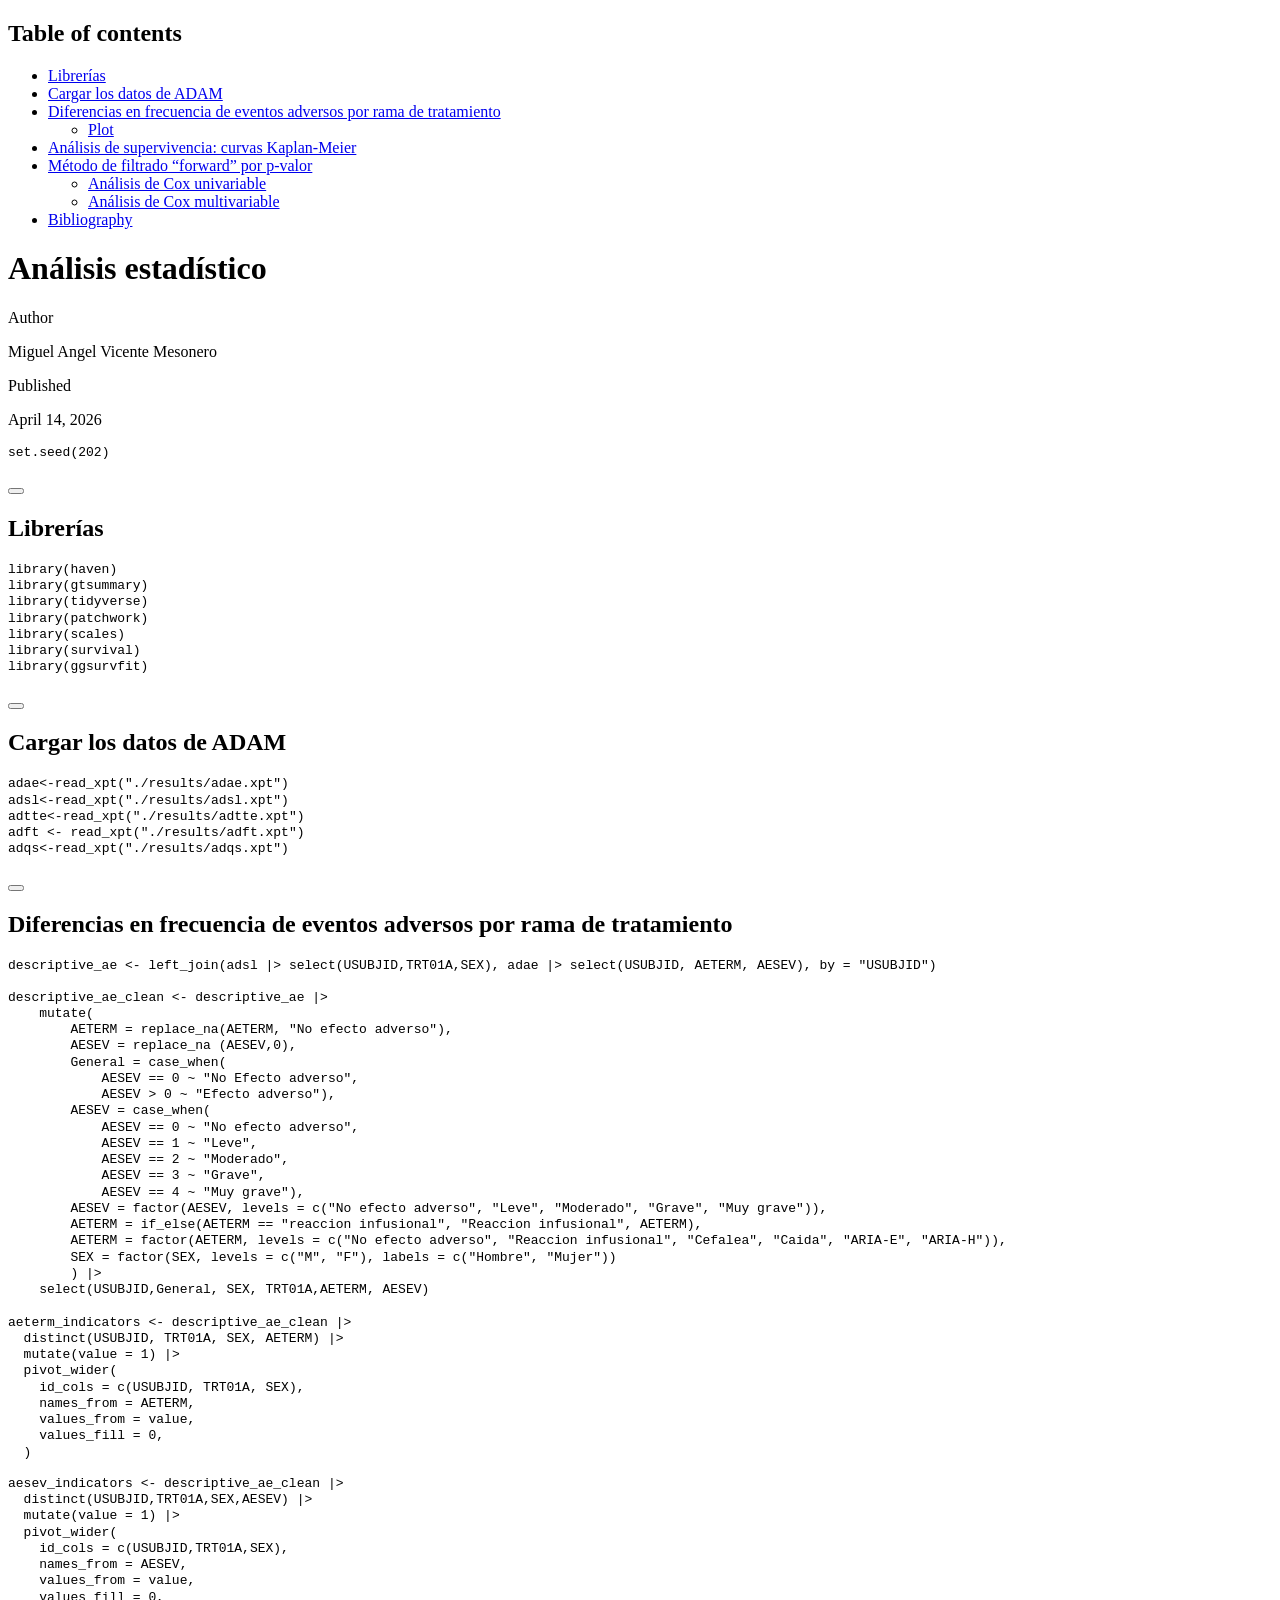
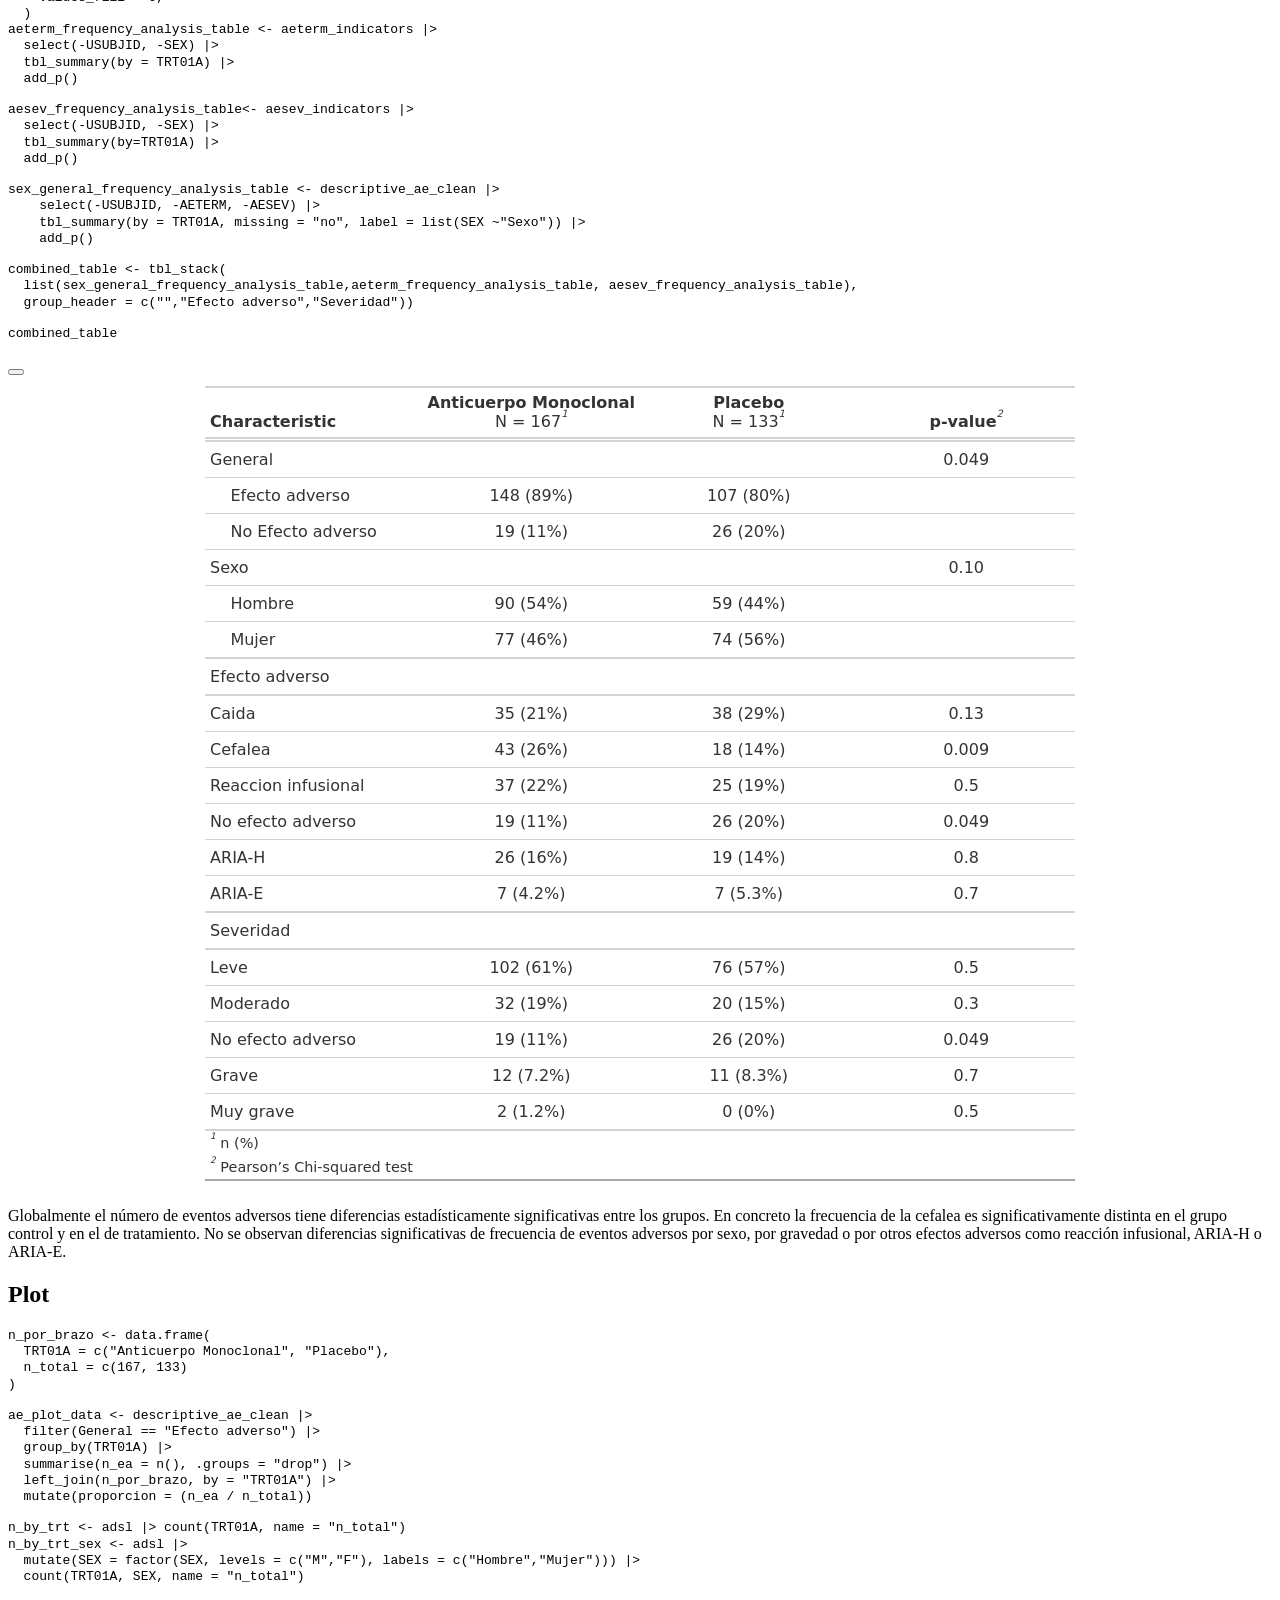
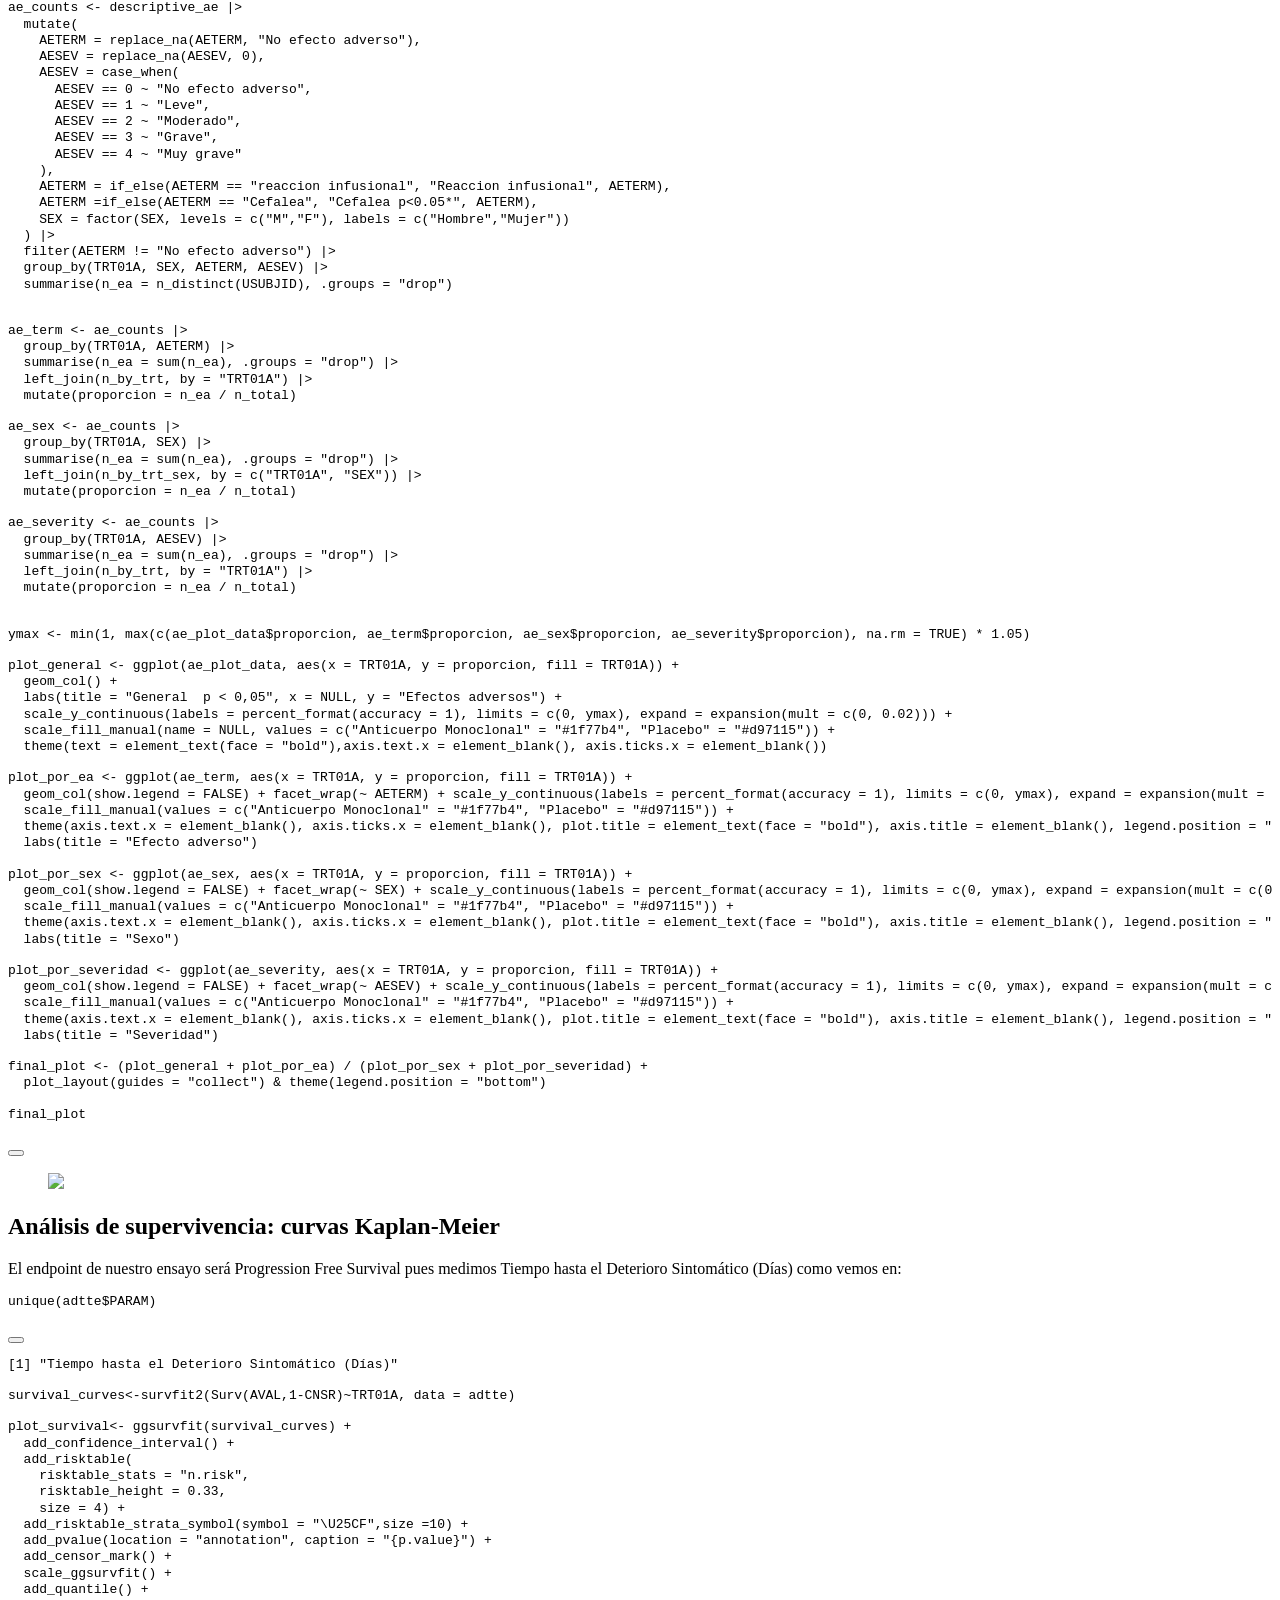
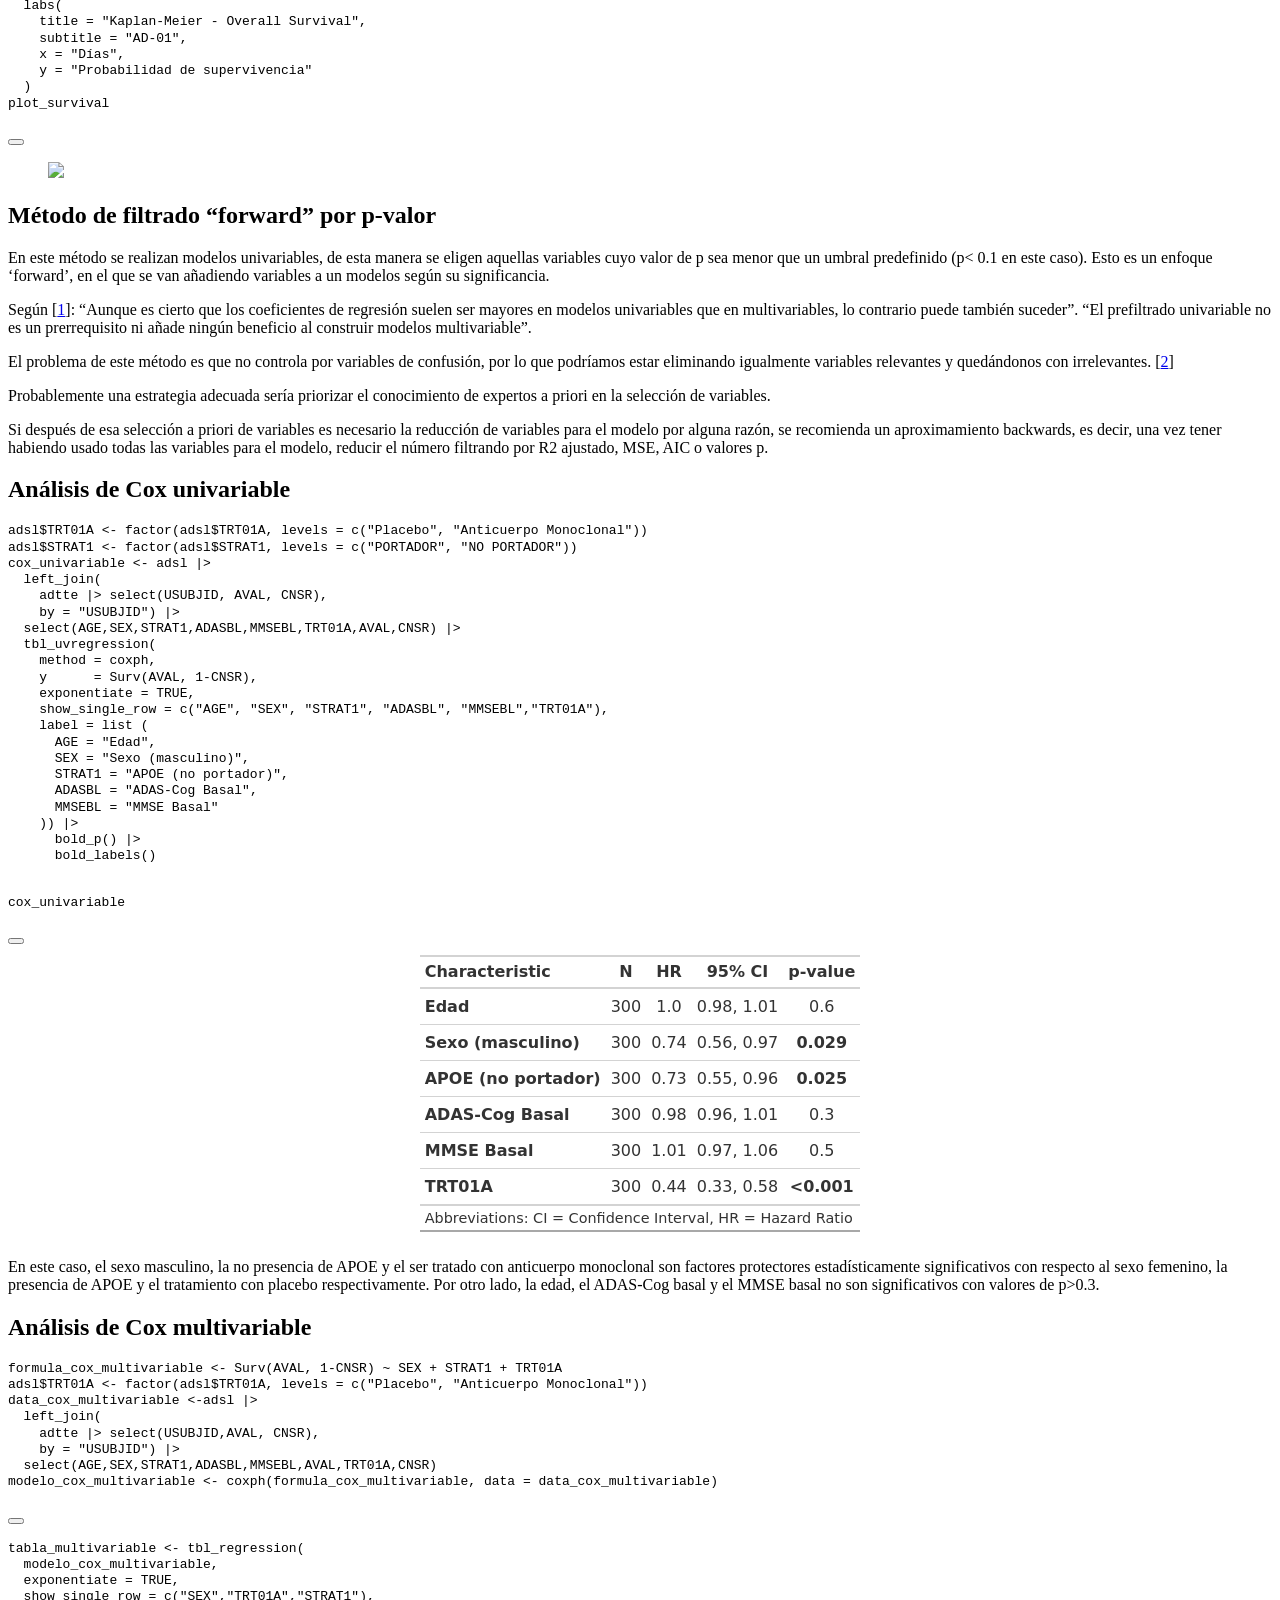
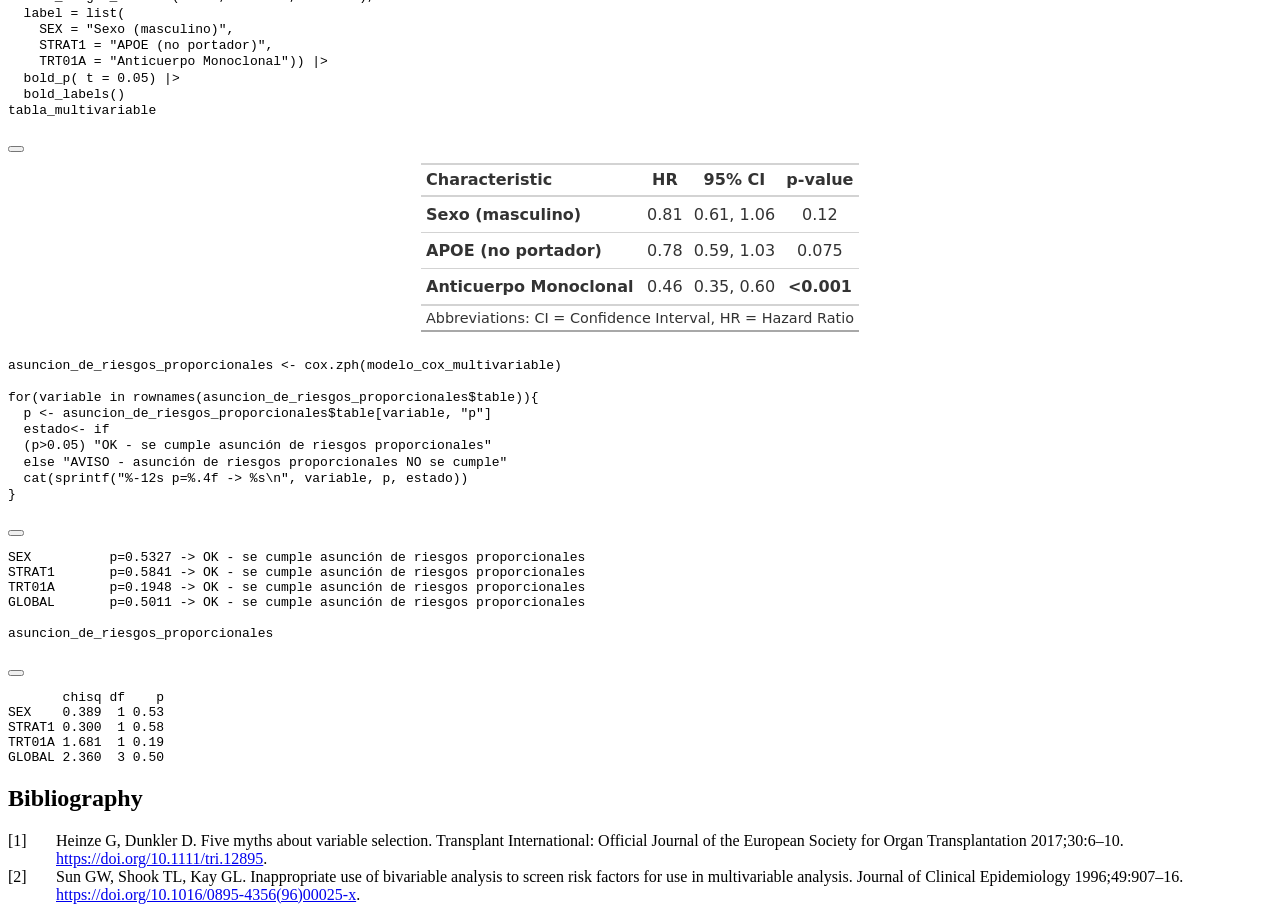
==== commit fdabc793: "Add Kaplan-Meier and Cox regression analysis to km_cox_survival, include bibliography/csl support an" ====
--- a/km_cox_survival.html
+++ b/km_cox_survival.html
@@ -60,7 +60,27 @@
 @media screen {
 pre > code.sourceCode > span > a:first-child::before { text-decoration: underline; }
 }
-</style>
+/* CSS for citations */
+div.csl-bib-body { }
+div.csl-entry {
+  clear: both;
+  margin-bottom: 0em;
+}
+.hanging-indent div.csl-entry {
+  margin-left:2em;
+  text-indent:-2em;
+}
+div.csl-left-margin {
+  min-width:2em;
+  float:left;
+}
+div.csl-right-inline {
+  margin-left:2em;
+  padding-left:1em;
+}
+div.csl-indent {
+  margin-left: 2em;
+}</style>
 
 
 <script src="km_cox_survival_files/libs/clipboard/clipboard.min.js"></script>
@@ -88,11 +108,17 @@
   <ul>
   <li><a href="#librerías" id="toc-librerías" class="nav-link active" data-scroll-target="#librerías">Librerías</a></li>
   <li><a href="#cargar-los-datos-de-adam" id="toc-cargar-los-datos-de-adam" class="nav-link" data-scroll-target="#cargar-los-datos-de-adam">Cargar los datos de ADAM</a></li>
-  <li><a href="#diferencias-en-frecuencia-de-ea-por-rama-de-tratamiento" id="toc-diferencias-en-frecuencia-de-ea-por-rama-de-tratamiento" class="nav-link" data-scroll-target="#diferencias-en-frecuencia-de-ea-por-rama-de-tratamiento">Diferencias en frecuencia de ea por rama de tratamiento</a>
+  <li><a href="#diferencias-en-frecuencia-de-eventos-adversos-por-rama-de-tratamiento" id="toc-diferencias-en-frecuencia-de-eventos-adversos-por-rama-de-tratamiento" class="nav-link" data-scroll-target="#diferencias-en-frecuencia-de-eventos-adversos-por-rama-de-tratamiento">Diferencias en frecuencia de eventos adversos por rama de tratamiento</a>
   <ul class="collapse">
   <li><a href="#plot" id="toc-plot" class="nav-link" data-scroll-target="#plot">Plot</a></li>
   </ul></li>
   <li><a href="#análisis-de-supervivencia-curvas-kaplan-meier" id="toc-análisis-de-supervivencia-curvas-kaplan-meier" class="nav-link" data-scroll-target="#análisis-de-supervivencia-curvas-kaplan-meier">Análisis de supervivencia: curvas Kaplan-Meier</a></li>
+  <li><a href="#método-de-filtrado-forward-por-p-valor" id="toc-método-de-filtrado-forward-por-p-valor" class="nav-link" data-scroll-target="#método-de-filtrado-forward-por-p-valor">Método de filtrado “forward” por p-valor</a>
+  <ul class="collapse">
+  <li><a href="#análisis-de-cox-univariable" id="toc-análisis-de-cox-univariable" class="nav-link" data-scroll-target="#análisis-de-cox-univariable">Análisis de Cox univariable</a></li>
+  <li><a href="#análisis-de-cox-multivariable" id="toc-análisis-de-cox-multivariable" class="nav-link" data-scroll-target="#análisis-de-cox-multivariable">Análisis de Cox multivariable</a></li>
+  </ul></li>
+  <li><a href="#bibliography" id="toc-bibliography" class="nav-link" data-scroll-target="#bibliography">Bibliography</a></li>
   </ul>
 </nav>
 </div>
@@ -139,21 +165,23 @@
 <span id="cb2-2"><a href="#cb2-2" aria-hidden="true" tabindex="-1"></a><span class="fu">library</span>(gtsummary)</span>
 <span id="cb2-3"><a href="#cb2-3" aria-hidden="true" tabindex="-1"></a><span class="fu">library</span>(tidyverse)</span>
 <span id="cb2-4"><a href="#cb2-4" aria-hidden="true" tabindex="-1"></a><span class="fu">library</span>(patchwork)</span>
-<span id="cb2-5"><a href="#cb2-5" aria-hidden="true" tabindex="-1"></a><span class="fu">library</span>(scales)</span></code></pre></div><button title="Copy to Clipboard" class="code-copy-button"><i class="bi"></i></button></div>
+<span id="cb2-5"><a href="#cb2-5" aria-hidden="true" tabindex="-1"></a><span class="fu">library</span>(scales)</span>
+<span id="cb2-6"><a href="#cb2-6" aria-hidden="true" tabindex="-1"></a><span class="fu">library</span>(survival)</span>
+<span id="cb2-7"><a href="#cb2-7" aria-hidden="true" tabindex="-1"></a><span class="fu">library</span>(ggsurvfit)</span></code></pre></div><button title="Copy to Clipboard" class="code-copy-button"><i class="bi"></i></button></div>
 </div>
 </section>
 <section id="cargar-los-datos-de-adam" class="level1">
 <h1>Cargar los datos de ADAM</h1>
 <div class="cell">
 <div class="code-copy-outer-scaffold"><div class="sourceCode cell-code" id="cb3"><pre class="sourceCode r code-with-copy"><code class="sourceCode r"><span id="cb3-1"><a href="#cb3-1" aria-hidden="true" tabindex="-1"></a>adae<span class="ot">&lt;-</span><span class="fu">read_xpt</span>(<span class="st">"./results/adae.xpt"</span>)</span>
-<span id="cb3-2"><a href="#cb3-2" aria-hidden="true" tabindex="-1"></a>adft<span class="ot">&lt;-</span><span class="fu">read_xpt</span>(<span class="st">"./results/adft.xpt"</span>)</span>
-<span id="cb3-3"><a href="#cb3-3" aria-hidden="true" tabindex="-1"></a>adqs<span class="ot">&lt;-</span><span class="fu">read_xpt</span>(<span class="st">"./results/adqs.xpt"</span>)</span>
-<span id="cb3-4"><a href="#cb3-4" aria-hidden="true" tabindex="-1"></a>adsl<span class="ot">&lt;-</span><span class="fu">read_xpt</span>(<span class="st">"./results/adsl.xpt"</span>)</span>
-<span id="cb3-5"><a href="#cb3-5" aria-hidden="true" tabindex="-1"></a>adtte<span class="ot">&lt;-</span><span class="fu">read_xpt</span>(<span class="st">"./results/adtte.xpt"</span>)</span></code></pre></div><button title="Copy to Clipboard" class="code-copy-button"><i class="bi"></i></button></div>
+<span id="cb3-2"><a href="#cb3-2" aria-hidden="true" tabindex="-1"></a>adsl<span class="ot">&lt;-</span><span class="fu">read_xpt</span>(<span class="st">"./results/adsl.xpt"</span>)</span>
+<span id="cb3-3"><a href="#cb3-3" aria-hidden="true" tabindex="-1"></a>adtte<span class="ot">&lt;-</span><span class="fu">read_xpt</span>(<span class="st">"./results/adtte.xpt"</span>)</span>
+<span id="cb3-4"><a href="#cb3-4" aria-hidden="true" tabindex="-1"></a>adft <span class="ot">&lt;-</span> <span class="fu">read_xpt</span>(<span class="st">"./results/adft.xpt"</span>)</span>
+<span id="cb3-5"><a href="#cb3-5" aria-hidden="true" tabindex="-1"></a>adqs<span class="ot">&lt;-</span><span class="fu">read_xpt</span>(<span class="st">"./results/adqs.xpt"</span>)</span></code></pre></div><button title="Copy to Clipboard" class="code-copy-button"><i class="bi"></i></button></div>
 </div>
 </section>
-<section id="diferencias-en-frecuencia-de-ea-por-rama-de-tratamiento" class="level1">
-<h1>Diferencias en frecuencia de ea por rama de tratamiento</h1>
+<section id="diferencias-en-frecuencia-de-eventos-adversos-por-rama-de-tratamiento" class="level1">
+<h1>Diferencias en frecuencia de eventos adversos por rama de tratamiento</h1>
 <div class="cell">
 <div class="code-copy-outer-scaffold"><div class="sourceCode cell-code" id="cb4"><pre class="sourceCode r code-with-copy"><code class="sourceCode r"><span id="cb4-1"><a href="#cb4-1" aria-hidden="true" tabindex="-1"></a>descriptive_ae <span class="ot">&lt;-</span> <span class="fu">left_join</span>(adsl <span class="sc">|&gt;</span> <span class="fu">select</span>(USUBJID,TRT01A,SEX), adae <span class="sc">|&gt;</span> <span class="fu">select</span>(USUBJID, AETERM, AESEV), <span class="at">by =</span> <span class="st">"USUBJID"</span>) </span>
 <span id="cb4-2"><a href="#cb4-2" aria-hidden="true" tabindex="-1"></a></span>
@@ -175,53 +203,47 @@
 <span id="cb4-18"><a href="#cb4-18" aria-hidden="true" tabindex="-1"></a>        <span class="at">AETERM =</span> <span class="fu">factor</span>(AETERM, <span class="at">levels =</span> <span class="fu">c</span>(<span class="st">"No efecto adverso"</span>, <span class="st">"Reaccion infusional"</span>, <span class="st">"Cefalea"</span>, <span class="st">"Caida"</span>, <span class="st">"ARIA-E"</span>, <span class="st">"ARIA-H"</span>)),</span>
 <span id="cb4-19"><a href="#cb4-19" aria-hidden="true" tabindex="-1"></a>        <span class="at">SEX =</span> <span class="fu">factor</span>(SEX, <span class="at">levels =</span> <span class="fu">c</span>(<span class="st">"M"</span>, <span class="st">"F"</span>), <span class="at">labels =</span> <span class="fu">c</span>(<span class="st">"Hombre"</span>, <span class="st">"Mujer"</span>))</span>
 <span id="cb4-20"><a href="#cb4-20" aria-hidden="true" tabindex="-1"></a>        ) <span class="sc">|&gt;</span> </span>
-<span id="cb4-21"><a href="#cb4-21" aria-hidden="true" tabindex="-1"></a>    <span class="co">#select(-USUBJID) |&gt; </span></span>
-<span id="cb4-22"><a href="#cb4-22" aria-hidden="true" tabindex="-1"></a>    <span class="fu">select</span>(USUBJID,General, SEX, TRT01A,AETERM, AESEV) </span></code></pre></div><button title="Copy to Clipboard" class="code-copy-button"><i class="bi"></i></button></div>
-</div>
-<div class="cell">
-<div class="code-copy-outer-scaffold"><div class="sourceCode cell-code" id="cb5"><pre class="sourceCode r code-with-copy"><code class="sourceCode r"><span id="cb5-1"><a href="#cb5-1" aria-hidden="true" tabindex="-1"></a>aeterm_indicators <span class="ot">&lt;-</span> descriptive_ae_clean <span class="sc">|&gt;</span></span>
-<span id="cb5-2"><a href="#cb5-2" aria-hidden="true" tabindex="-1"></a>  <span class="fu">distinct</span>(USUBJID, TRT01A, SEX, AETERM) <span class="sc">|&gt;</span></span>
-<span id="cb5-3"><a href="#cb5-3" aria-hidden="true" tabindex="-1"></a>  <span class="fu">mutate</span>(<span class="at">value =</span> <span class="dv">1</span>) <span class="sc">|&gt;</span></span>
-<span id="cb5-4"><a href="#cb5-4" aria-hidden="true" tabindex="-1"></a>  <span class="fu">pivot_wider</span>(</span>
-<span id="cb5-5"><a href="#cb5-5" aria-hidden="true" tabindex="-1"></a>    <span class="at">id_cols =</span> <span class="fu">c</span>(USUBJID, TRT01A, SEX),</span>
-<span id="cb5-6"><a href="#cb5-6" aria-hidden="true" tabindex="-1"></a>    <span class="at">names_from =</span> AETERM,</span>
-<span id="cb5-7"><a href="#cb5-7" aria-hidden="true" tabindex="-1"></a>    <span class="at">values_from =</span> value,</span>
-<span id="cb5-8"><a href="#cb5-8" aria-hidden="true" tabindex="-1"></a>    <span class="at">values_fill =</span> <span class="dv">0</span>,</span>
-<span id="cb5-9"><a href="#cb5-9" aria-hidden="true" tabindex="-1"></a>  )</span>
-<span id="cb5-10"><a href="#cb5-10" aria-hidden="true" tabindex="-1"></a></span>
-<span id="cb5-11"><a href="#cb5-11" aria-hidden="true" tabindex="-1"></a>aesev_indicators <span class="ot">&lt;-</span> descriptive_ae_clean <span class="sc">|&gt;</span> </span>
-<span id="cb5-12"><a href="#cb5-12" aria-hidden="true" tabindex="-1"></a>  <span class="fu">distinct</span>(USUBJID,TRT01A,SEX,AESEV) <span class="sc">|&gt;</span> </span>
-<span id="cb5-13"><a href="#cb5-13" aria-hidden="true" tabindex="-1"></a>  <span class="fu">mutate</span>(<span class="at">value =</span> <span class="dv">1</span>) <span class="sc">|&gt;</span> </span>
-<span id="cb5-14"><a href="#cb5-14" aria-hidden="true" tabindex="-1"></a>  <span class="fu">pivot_wider</span>(</span>
-<span id="cb5-15"><a href="#cb5-15" aria-hidden="true" tabindex="-1"></a>    <span class="at">id_cols =</span> <span class="fu">c</span>(USUBJID,TRT01A,SEX),</span>
-<span id="cb5-16"><a href="#cb5-16" aria-hidden="true" tabindex="-1"></a>    <span class="at">names_from =</span> AESEV,</span>
-<span id="cb5-17"><a href="#cb5-17" aria-hidden="true" tabindex="-1"></a>    <span class="at">values_from =</span> value,</span>
-<span id="cb5-18"><a href="#cb5-18" aria-hidden="true" tabindex="-1"></a>    <span class="at">values_fill =</span> <span class="dv">0</span>,</span>
-<span id="cb5-19"><a href="#cb5-19" aria-hidden="true" tabindex="-1"></a>  )</span>
-<span id="cb5-20"><a href="#cb5-20" aria-hidden="true" tabindex="-1"></a></span>
-<span id="cb5-21"><a href="#cb5-21" aria-hidden="true" tabindex="-1"></a><span class="fu">gc</span>()</span></code></pre></div><button title="Copy to Clipboard" class="code-copy-button"><i class="bi"></i></button></div>
-<div class="cell-output cell-output-stdout">
-<pre><code>          used (Mb) gc trigger  (Mb) max used  (Mb)
-Ncells 1310952 70.1    2485475 132.8  2485475 132.8
-Vcells 2329863 17.8    8388608  64.0  8314761  63.5</code></pre>
-</div>
-<div class="code-copy-outer-scaffold"><div class="sourceCode cell-code" id="cb7"><pre class="sourceCode r code-with-copy"><code class="sourceCode r"><span id="cb7-1"><a href="#cb7-1" aria-hidden="true" tabindex="-1"></a>aeterm_frequency_analysis_table <span class="ot">&lt;-</span> aeterm_indicators <span class="sc">|&gt;</span></span>
-<span id="cb7-2"><a href="#cb7-2" aria-hidden="true" tabindex="-1"></a>  <span class="fu">select</span>(<span class="sc">-</span>USUBJID, <span class="sc">-</span>SEX) <span class="sc">|&gt;</span> </span>
-<span id="cb7-3"><a href="#cb7-3" aria-hidden="true" tabindex="-1"></a>  <span class="fu">tbl_summary</span>(<span class="at">by =</span> TRT01A) <span class="sc">|&gt;</span> </span>
-<span id="cb7-4"><a href="#cb7-4" aria-hidden="true" tabindex="-1"></a>  <span class="fu">add_p</span>()</span>
-<span id="cb7-5"><a href="#cb7-5" aria-hidden="true" tabindex="-1"></a></span>
-<span id="cb7-6"><a href="#cb7-6" aria-hidden="true" tabindex="-1"></a>aesev_frequency_analysis_table<span class="ot">&lt;-</span> aesev_indicators <span class="sc">|&gt;</span> </span>
-<span id="cb7-7"><a href="#cb7-7" aria-hidden="true" tabindex="-1"></a>  <span class="fu">select</span>(<span class="sc">-</span>USUBJID, <span class="sc">-</span>SEX) <span class="sc">|&gt;</span> </span>
-<span id="cb7-8"><a href="#cb7-8" aria-hidden="true" tabindex="-1"></a>  <span class="fu">tbl_summary</span>(<span class="at">by=</span>TRT01A) <span class="sc">|&gt;</span> </span>
-<span id="cb7-9"><a href="#cb7-9" aria-hidden="true" tabindex="-1"></a>  <span class="fu">add_p</span>()</span></code></pre></div><button title="Copy to Clipboard" class="code-copy-button"><i class="bi"></i></button></div>
-</div>
-<div class="cell">
-<div class="code-copy-outer-scaffold"><div class="sourceCode cell-code" id="cb8"><pre class="sourceCode r code-with-copy"><code class="sourceCode r"><span id="cb8-1"><a href="#cb8-1" aria-hidden="true" tabindex="-1"></a>sex_general_frequency_analysis_table <span class="ot">&lt;-</span> descriptive_ae_clean <span class="sc">|&gt;</span></span>
-<span id="cb8-2"><a href="#cb8-2" aria-hidden="true" tabindex="-1"></a>    <span class="fu">select</span>(<span class="sc">-</span>USUBJID, <span class="sc">-</span>AETERM, <span class="sc">-</span>AESEV) <span class="sc">|&gt;</span> </span>
-<span id="cb8-3"><a href="#cb8-3" aria-hidden="true" tabindex="-1"></a>    <span class="fu">tbl_summary</span>(<span class="at">by =</span> TRT01A, <span class="at">missing =</span> <span class="st">"no"</span>, <span class="at">label =</span> <span class="fu">list</span>(SEX <span class="sc">~</span><span class="st">"Sexo"</span>)) <span class="sc">|&gt;</span> </span>
-<span id="cb8-4"><a href="#cb8-4" aria-hidden="true" tabindex="-1"></a>    <span class="fu">add_p</span>() </span>
-<span id="cb8-5"><a href="#cb8-5" aria-hidden="true" tabindex="-1"></a>   </span>
-<span id="cb8-6"><a href="#cb8-6" aria-hidden="true" tabindex="-1"></a>sex_general_frequency_analysis_table</span></code></pre></div><button title="Copy to Clipboard" class="code-copy-button"><i class="bi"></i></button></div>
+<span id="cb4-21"><a href="#cb4-21" aria-hidden="true" tabindex="-1"></a>    <span class="fu">select</span>(USUBJID,General, SEX, TRT01A,AETERM, AESEV) </span>
+<span id="cb4-22"><a href="#cb4-22" aria-hidden="true" tabindex="-1"></a> </span>
+<span id="cb4-23"><a href="#cb4-23" aria-hidden="true" tabindex="-1"></a>aeterm_indicators <span class="ot">&lt;-</span> descriptive_ae_clean <span class="sc">|&gt;</span></span>
+<span id="cb4-24"><a href="#cb4-24" aria-hidden="true" tabindex="-1"></a>  <span class="fu">distinct</span>(USUBJID, TRT01A, SEX, AETERM) <span class="sc">|&gt;</span></span>
+<span id="cb4-25"><a href="#cb4-25" aria-hidden="true" tabindex="-1"></a>  <span class="fu">mutate</span>(<span class="at">value =</span> <span class="dv">1</span>) <span class="sc">|&gt;</span></span>
+<span id="cb4-26"><a href="#cb4-26" aria-hidden="true" tabindex="-1"></a>  <span class="fu">pivot_wider</span>(</span>
+<span id="cb4-27"><a href="#cb4-27" aria-hidden="true" tabindex="-1"></a>    <span class="at">id_cols =</span> <span class="fu">c</span>(USUBJID, TRT01A, SEX),</span>
+<span id="cb4-28"><a href="#cb4-28" aria-hidden="true" tabindex="-1"></a>    <span class="at">names_from =</span> AETERM,</span>
+<span id="cb4-29"><a href="#cb4-29" aria-hidden="true" tabindex="-1"></a>    <span class="at">values_from =</span> value,</span>
+<span id="cb4-30"><a href="#cb4-30" aria-hidden="true" tabindex="-1"></a>    <span class="at">values_fill =</span> <span class="dv">0</span>,</span>
+<span id="cb4-31"><a href="#cb4-31" aria-hidden="true" tabindex="-1"></a>  )</span>
+<span id="cb4-32"><a href="#cb4-32" aria-hidden="true" tabindex="-1"></a></span>
+<span id="cb4-33"><a href="#cb4-33" aria-hidden="true" tabindex="-1"></a>aesev_indicators <span class="ot">&lt;-</span> descriptive_ae_clean <span class="sc">|&gt;</span> </span>
+<span id="cb4-34"><a href="#cb4-34" aria-hidden="true" tabindex="-1"></a>  <span class="fu">distinct</span>(USUBJID,TRT01A,SEX,AESEV) <span class="sc">|&gt;</span> </span>
+<span id="cb4-35"><a href="#cb4-35" aria-hidden="true" tabindex="-1"></a>  <span class="fu">mutate</span>(<span class="at">value =</span> <span class="dv">1</span>) <span class="sc">|&gt;</span> </span>
+<span id="cb4-36"><a href="#cb4-36" aria-hidden="true" tabindex="-1"></a>  <span class="fu">pivot_wider</span>(</span>
+<span id="cb4-37"><a href="#cb4-37" aria-hidden="true" tabindex="-1"></a>    <span class="at">id_cols =</span> <span class="fu">c</span>(USUBJID,TRT01A,SEX),</span>
+<span id="cb4-38"><a href="#cb4-38" aria-hidden="true" tabindex="-1"></a>    <span class="at">names_from =</span> AESEV,</span>
+<span id="cb4-39"><a href="#cb4-39" aria-hidden="true" tabindex="-1"></a>    <span class="at">values_from =</span> value,</span>
+<span id="cb4-40"><a href="#cb4-40" aria-hidden="true" tabindex="-1"></a>    <span class="at">values_fill =</span> <span class="dv">0</span>,</span>
+<span id="cb4-41"><a href="#cb4-41" aria-hidden="true" tabindex="-1"></a>  )</span>
+<span id="cb4-42"><a href="#cb4-42" aria-hidden="true" tabindex="-1"></a>aeterm_frequency_analysis_table <span class="ot">&lt;-</span> aeterm_indicators <span class="sc">|&gt;</span></span>
+<span id="cb4-43"><a href="#cb4-43" aria-hidden="true" tabindex="-1"></a>  <span class="fu">select</span>(<span class="sc">-</span>USUBJID, <span class="sc">-</span>SEX) <span class="sc">|&gt;</span> </span>
+<span id="cb4-44"><a href="#cb4-44" aria-hidden="true" tabindex="-1"></a>  <span class="fu">tbl_summary</span>(<span class="at">by =</span> TRT01A) <span class="sc">|&gt;</span> </span>
+<span id="cb4-45"><a href="#cb4-45" aria-hidden="true" tabindex="-1"></a>  <span class="fu">add_p</span>()</span>
+<span id="cb4-46"><a href="#cb4-46" aria-hidden="true" tabindex="-1"></a></span>
+<span id="cb4-47"><a href="#cb4-47" aria-hidden="true" tabindex="-1"></a>aesev_frequency_analysis_table<span class="ot">&lt;-</span> aesev_indicators <span class="sc">|&gt;</span> </span>
+<span id="cb4-48"><a href="#cb4-48" aria-hidden="true" tabindex="-1"></a>  <span class="fu">select</span>(<span class="sc">-</span>USUBJID, <span class="sc">-</span>SEX) <span class="sc">|&gt;</span> </span>
+<span id="cb4-49"><a href="#cb4-49" aria-hidden="true" tabindex="-1"></a>  <span class="fu">tbl_summary</span>(<span class="at">by=</span>TRT01A) <span class="sc">|&gt;</span> </span>
+<span id="cb4-50"><a href="#cb4-50" aria-hidden="true" tabindex="-1"></a>  <span class="fu">add_p</span>()</span>
+<span id="cb4-51"><a href="#cb4-51" aria-hidden="true" tabindex="-1"></a></span>
+<span id="cb4-52"><a href="#cb4-52" aria-hidden="true" tabindex="-1"></a>sex_general_frequency_analysis_table <span class="ot">&lt;-</span> descriptive_ae_clean <span class="sc">|&gt;</span></span>
+<span id="cb4-53"><a href="#cb4-53" aria-hidden="true" tabindex="-1"></a>    <span class="fu">select</span>(<span class="sc">-</span>USUBJID, <span class="sc">-</span>AETERM, <span class="sc">-</span>AESEV) <span class="sc">|&gt;</span> </span>
+<span id="cb4-54"><a href="#cb4-54" aria-hidden="true" tabindex="-1"></a>    <span class="fu">tbl_summary</span>(<span class="at">by =</span> TRT01A, <span class="at">missing =</span> <span class="st">"no"</span>, <span class="at">label =</span> <span class="fu">list</span>(SEX <span class="sc">~</span><span class="st">"Sexo"</span>)) <span class="sc">|&gt;</span> </span>
+<span id="cb4-55"><a href="#cb4-55" aria-hidden="true" tabindex="-1"></a>    <span class="fu">add_p</span>() </span>
+<span id="cb4-56"><a href="#cb4-56" aria-hidden="true" tabindex="-1"></a></span>
+<span id="cb4-57"><a href="#cb4-57" aria-hidden="true" tabindex="-1"></a>combined_table <span class="ot">&lt;-</span> <span class="fu">tbl_stack</span>(</span>
+<span id="cb4-58"><a href="#cb4-58" aria-hidden="true" tabindex="-1"></a>  <span class="fu">list</span>(sex_general_frequency_analysis_table,aeterm_frequency_analysis_table, aesev_frequency_analysis_table),</span>
+<span id="cb4-59"><a href="#cb4-59" aria-hidden="true" tabindex="-1"></a>  <span class="at">group_header =</span> <span class="fu">c</span>(<span class="st">""</span>,<span class="st">"Efecto adverso"</span>,<span class="st">"Severidad"</span>))</span>
+<span id="cb4-60"><a href="#cb4-60" aria-hidden="true" tabindex="-1"></a></span>
+<span id="cb4-61"><a href="#cb4-61" aria-hidden="true" tabindex="-1"></a>combined_table</span></code></pre></div><button title="Copy to Clipboard" class="code-copy-button"><i class="bi"></i></button></div>
 <div class="cell-output-display">
 <div id="pnhhfpvdmh" style="padding-left:0px;padding-right:0px;padding-top:10px;padding-bottom:10px;overflow-x:auto;overflow-y:auto;width:auto;height:auto;">
 <style>#pnhhfpvdmh table {
@@ -691,49 +713,124 @@
 </tr>
 </thead>
 <tbody class="gt_table_body">
+<tr class="gt_group_heading_row odd">
+<th colspan="4" class="gt_empty_group_heading" data-quarto-table-cell-role="th" scope="colgroup"></th>
+</tr>
+<tr class="gt_row_group_first even">
+<td class="gt_row gt_left" headers="  label">General</td>
+<td class="gt_row gt_center" headers="  stat_1"><br>
+</td>
+<td class="gt_row gt_center" headers="  stat_2"><br>
+</td>
+<td class="gt_row gt_center" headers="  p.value">0.049</td>
+</tr>
 <tr class="odd">
-<td class="gt_row gt_left" headers="label">General</td>
-<td class="gt_row gt_center" headers="stat_1"><br>
+<td class="gt_row gt_left" headers="  label">&nbsp;&nbsp;&nbsp;&nbsp;Efecto adverso</td>
+<td class="gt_row gt_center" headers="  stat_1">148 (89%)</td>
+<td class="gt_row gt_center" headers="  stat_2">107 (80%)</td>
+<td class="gt_row gt_center" headers="  p.value"><br>
 </td>
-<td class="gt_row gt_center" headers="stat_2"><br>
+</tr>
+<tr class="even">
+<td class="gt_row gt_left" headers="  label">&nbsp;&nbsp;&nbsp;&nbsp;No Efecto adverso</td>
+<td class="gt_row gt_center" headers="  stat_1">19 (11%)</td>
+<td class="gt_row gt_center" headers="  stat_2">26 (20%)</td>
+<td class="gt_row gt_center" headers="  p.value"><br>
 </td>
-<td class="gt_row gt_center" headers="p.value">0.049</td>
+</tr>
+<tr class="odd">
+<td class="gt_row gt_left" headers="  label">Sexo</td>
+<td class="gt_row gt_center" headers="  stat_1"><br>
+</td>
+<td class="gt_row gt_center" headers="  stat_2"><br>
+</td>
+<td class="gt_row gt_center" headers="  p.value">0.10</td>
 </tr>
 <tr class="even">
-<td class="gt_row gt_left" headers="label">&nbsp;&nbsp;&nbsp;&nbsp;Efecto adverso</td>
-<td class="gt_row gt_center" headers="stat_1">148 (89%)</td>
-<td class="gt_row gt_center" headers="stat_2">107 (80%)</td>
-<td class="gt_row gt_center" headers="p.value"><br>
+<td class="gt_row gt_left" headers="  label">&nbsp;&nbsp;&nbsp;&nbsp;Hombre</td>
+<td class="gt_row gt_center" headers="  stat_1">90 (54%)</td>
+<td class="gt_row gt_center" headers="  stat_2">59 (44%)</td>
+<td class="gt_row gt_center" headers="  p.value"><br>
 </td>
 </tr>
 <tr class="odd">
-<td class="gt_row gt_left" headers="label">&nbsp;&nbsp;&nbsp;&nbsp;No Efecto adverso</td>
-<td class="gt_row gt_center" headers="stat_1">19 (11%)</td>
-<td class="gt_row gt_center" headers="stat_2">26 (20%)</td>
-<td class="gt_row gt_center" headers="p.value"><br>
+<td class="gt_row gt_left" headers="  label">&nbsp;&nbsp;&nbsp;&nbsp;Mujer</td>
+<td class="gt_row gt_center" headers="  stat_1">77 (46%)</td>
+<td class="gt_row gt_center" headers="  stat_2">74 (56%)</td>
+<td class="gt_row gt_center" headers="  p.value"><br>
 </td>
 </tr>
+<tr class="gt_group_heading_row even">
+<th colspan="4" id="Efecto adverso" class="gt_group_heading" data-quarto-table-cell-role="th" scope="colgroup">Efecto adverso</th>
+</tr>
+<tr class="gt_row_group_first odd">
+<td class="gt_row gt_left" headers="Efecto adverso  label">Caida</td>
+<td class="gt_row gt_center" headers="Efecto adverso  stat_1">35 (21%)</td>
+<td class="gt_row gt_center" headers="Efecto adverso  stat_2">38 (29%)</td>
+<td class="gt_row gt_center" headers="Efecto adverso  p.value">0.13</td>
+</tr>
 <tr class="even">
-<td class="gt_row gt_left" headers="label">Sexo</td>
-<td class="gt_row gt_center" headers="stat_1"><br>
-</td>
-<td class="gt_row gt_center" headers="stat_2"><br>
-</td>
-<td class="gt_row gt_center" headers="p.value">0.10</td>
+<td class="gt_row gt_left" headers="Efecto adverso  label">Cefalea</td>
+<td class="gt_row gt_center" headers="Efecto adverso  stat_1">43 (26%)</td>
+<td class="gt_row gt_center" headers="Efecto adverso  stat_2">18 (14%)</td>
+<td class="gt_row gt_center" headers="Efecto adverso  p.value">0.009</td>
 </tr>
 <tr class="odd">
-<td class="gt_row gt_left" headers="label">&nbsp;&nbsp;&nbsp;&nbsp;Hombre</td>
-<td class="gt_row gt_center" headers="stat_1">90 (54%)</td>
-<td class="gt_row gt_center" headers="stat_2">59 (44%)</td>
-<td class="gt_row gt_center" headers="p.value"><br>
-</td>
+<td class="gt_row gt_left" headers="Efecto adverso  label">Reaccion infusional</td>
+<td class="gt_row gt_center" headers="Efecto adverso  stat_1">37 (22%)</td>
+<td class="gt_row gt_center" headers="Efecto adverso  stat_2">25 (19%)</td>
+<td class="gt_row gt_center" headers="Efecto adverso  p.value">0.5</td>
 </tr>
 <tr class="even">
-<td class="gt_row gt_left" headers="label">&nbsp;&nbsp;&nbsp;&nbsp;Mujer</td>
-<td class="gt_row gt_center" headers="stat_1">77 (46%)</td>
-<td class="gt_row gt_center" headers="stat_2">74 (56%)</td>
-<td class="gt_row gt_center" headers="p.value"><br>
-</td>
+<td class="gt_row gt_left" headers="Efecto adverso  label">No efecto adverso</td>
+<td class="gt_row gt_center" headers="Efecto adverso  stat_1">19 (11%)</td>
+<td class="gt_row gt_center" headers="Efecto adverso  stat_2">26 (20%)</td>
+<td class="gt_row gt_center" headers="Efecto adverso  p.value">0.049</td>
+</tr>
+<tr class="odd">
+<td class="gt_row gt_left" headers="Efecto adverso  label">ARIA-H</td>
+<td class="gt_row gt_center" headers="Efecto adverso  stat_1">26 (16%)</td>
+<td class="gt_row gt_center" headers="Efecto adverso  stat_2">19 (14%)</td>
+<td class="gt_row gt_center" headers="Efecto adverso  p.value">0.8</td>
+</tr>
+<tr class="even">
+<td class="gt_row gt_left" headers="Efecto adverso  label">ARIA-E</td>
+<td class="gt_row gt_center" headers="Efecto adverso  stat_1">7 (4.2%)</td>
+<td class="gt_row gt_center" headers="Efecto adverso  stat_2">7 (5.3%)</td>
+<td class="gt_row gt_center" headers="Efecto adverso  p.value">0.7</td>
+</tr>
+<tr class="gt_group_heading_row odd">
+<th colspan="4" id="Severidad" class="gt_group_heading" data-quarto-table-cell-role="th" scope="colgroup">Severidad</th>
+</tr>
+<tr class="gt_row_group_first even">
+<td class="gt_row gt_left" headers="Severidad  label">Leve</td>
+<td class="gt_row gt_center" headers="Severidad  stat_1">102 (61%)</td>
+<td class="gt_row gt_center" headers="Severidad  stat_2">76 (57%)</td>
+<td class="gt_row gt_center" headers="Severidad  p.value">0.5</td>
+</tr>
+<tr class="odd">
+<td class="gt_row gt_left" headers="Severidad  label">Moderado</td>
+<td class="gt_row gt_center" headers="Severidad  stat_1">32 (19%)</td>
+<td class="gt_row gt_center" headers="Severidad  stat_2">20 (15%)</td>
+<td class="gt_row gt_center" headers="Severidad  p.value">0.3</td>
+</tr>
+<tr class="even">
+<td class="gt_row gt_left" headers="Severidad  label">No efecto adverso</td>
+<td class="gt_row gt_center" headers="Severidad  stat_1">19 (11%)</td>
+<td class="gt_row gt_center" headers="Severidad  stat_2">26 (20%)</td>
+<td class="gt_row gt_center" headers="Severidad  p.value">0.049</td>
+</tr>
+<tr class="odd">
+<td class="gt_row gt_left" headers="Severidad  label">Grave</td>
+<td class="gt_row gt_center" headers="Severidad  stat_1">12 (7.2%)</td>
+<td class="gt_row gt_center" headers="Severidad  stat_2">11 (8.3%)</td>
+<td class="gt_row gt_center" headers="Severidad  p.value">0.7</td>
+</tr>
+<tr class="even">
+<td class="gt_row gt_left" headers="Severidad  label">Muy grave</td>
+<td class="gt_row gt_center" headers="Severidad  stat_1">2 (1.2%)</td>
+<td class="gt_row gt_center" headers="Severidad  stat_2">0 (0%)</td>
+<td class="gt_row gt_center" headers="Severidad  p.value">0.5</td>
 </tr>
 </tbody><tfoot>
 <tr class="gt_footnotes odd">
@@ -748,29 +845,199 @@
 
 </div>
 </div>
-<div class="code-copy-outer-scaffold"><div class="sourceCode cell-code" id="cb9"><pre class="sourceCode r code-with-copy"><code class="sourceCode r"><span id="cb9-1"><a href="#cb9-1" aria-hidden="true" tabindex="-1"></a>combined_table <span class="ot">&lt;-</span> <span class="fu">tbl_stack</span>(</span>
-<span id="cb9-2"><a href="#cb9-2" aria-hidden="true" tabindex="-1"></a>  <span class="fu">list</span>(sex_general_frequency_analysis_table,aeterm_frequency_analysis_table, aesev_frequency_analysis_table),</span>
-<span id="cb9-3"><a href="#cb9-3" aria-hidden="true" tabindex="-1"></a>  <span class="at">group_header =</span> <span class="fu">c</span>(<span class="st">""</span>,<span class="st">"Efecto adverso"</span>,<span class="st">"Severidad"</span>))</span>
-<span id="cb9-4"><a href="#cb9-4" aria-hidden="true" tabindex="-1"></a></span>
-<span id="cb9-5"><a href="#cb9-5" aria-hidden="true" tabindex="-1"></a>combined_table</span></code></pre></div><button title="Copy to Clipboard" class="code-copy-button"><i class="bi"></i></button></div>
+</div>
+<p>Globalmente el número de eventos adversos tiene diferencias estadísticamente significativas entre los grupos. En concreto la frecuencia de la cefalea es significativamente distinta en el grupo control y en el de tratamiento. No se observan diferencias significativas de frecuencia de eventos adversos por sexo, por gravedad o por otros efectos adversos como reacción infusional, ARIA-H o ARIA-E.</p>
+<section id="plot" class="level2">
+<h2 class="anchored" data-anchor-id="plot">Plot</h2>
+<div class="cell">
+<div class="code-copy-outer-scaffold"><div class="sourceCode cell-code" id="cb5"><pre class="sourceCode r code-with-copy"><code class="sourceCode r"><span id="cb5-1"><a href="#cb5-1" aria-hidden="true" tabindex="-1"></a>n_por_brazo <span class="ot">&lt;-</span> <span class="fu">data.frame</span>(</span>
+<span id="cb5-2"><a href="#cb5-2" aria-hidden="true" tabindex="-1"></a>  <span class="at">TRT01A =</span> <span class="fu">c</span>(<span class="st">"Anticuerpo Monoclonal"</span>, <span class="st">"Placebo"</span>),</span>
+<span id="cb5-3"><a href="#cb5-3" aria-hidden="true" tabindex="-1"></a>  <span class="at">n_total =</span> <span class="fu">c</span>(<span class="dv">167</span>, <span class="dv">133</span>) </span>
+<span id="cb5-4"><a href="#cb5-4" aria-hidden="true" tabindex="-1"></a>)</span>
+<span id="cb5-5"><a href="#cb5-5" aria-hidden="true" tabindex="-1"></a></span>
+<span id="cb5-6"><a href="#cb5-6" aria-hidden="true" tabindex="-1"></a>ae_plot_data <span class="ot">&lt;-</span> descriptive_ae_clean <span class="sc">|&gt;</span></span>
+<span id="cb5-7"><a href="#cb5-7" aria-hidden="true" tabindex="-1"></a>  <span class="fu">filter</span>(General <span class="sc">==</span> <span class="st">"Efecto adverso"</span>) <span class="sc">|&gt;</span></span>
+<span id="cb5-8"><a href="#cb5-8" aria-hidden="true" tabindex="-1"></a>  <span class="fu">group_by</span>(TRT01A) <span class="sc">|&gt;</span></span>
+<span id="cb5-9"><a href="#cb5-9" aria-hidden="true" tabindex="-1"></a>  <span class="fu">summarise</span>(<span class="at">n_ea =</span> <span class="fu">n</span>(), <span class="at">.groups =</span> <span class="st">"drop"</span>) <span class="sc">|&gt;</span></span>
+<span id="cb5-10"><a href="#cb5-10" aria-hidden="true" tabindex="-1"></a>  <span class="fu">left_join</span>(n_por_brazo, <span class="at">by =</span> <span class="st">"TRT01A"</span>) <span class="sc">|&gt;</span></span>
+<span id="cb5-11"><a href="#cb5-11" aria-hidden="true" tabindex="-1"></a>  <span class="fu">mutate</span>(<span class="at">proporcion =</span> (n_ea <span class="sc">/</span> n_total))</span>
+<span id="cb5-12"><a href="#cb5-12" aria-hidden="true" tabindex="-1"></a></span>
+<span id="cb5-13"><a href="#cb5-13" aria-hidden="true" tabindex="-1"></a>n_by_trt <span class="ot">&lt;-</span> adsl <span class="sc">|&gt;</span> <span class="fu">count</span>(TRT01A, <span class="at">name =</span> <span class="st">"n_total"</span>)</span>
+<span id="cb5-14"><a href="#cb5-14" aria-hidden="true" tabindex="-1"></a>n_by_trt_sex <span class="ot">&lt;-</span> adsl <span class="sc">|&gt;</span></span>
+<span id="cb5-15"><a href="#cb5-15" aria-hidden="true" tabindex="-1"></a>  <span class="fu">mutate</span>(<span class="at">SEX =</span> <span class="fu">factor</span>(SEX, <span class="at">levels =</span> <span class="fu">c</span>(<span class="st">"M"</span>,<span class="st">"F"</span>), <span class="at">labels =</span> <span class="fu">c</span>(<span class="st">"Hombre"</span>,<span class="st">"Mujer"</span>))) <span class="sc">|&gt;</span></span>
+<span id="cb5-16"><a href="#cb5-16" aria-hidden="true" tabindex="-1"></a>  <span class="fu">count</span>(TRT01A, SEX, <span class="at">name =</span> <span class="st">"n_total"</span>)</span>
+<span id="cb5-17"><a href="#cb5-17" aria-hidden="true" tabindex="-1"></a></span>
+<span id="cb5-18"><a href="#cb5-18" aria-hidden="true" tabindex="-1"></a>ae_counts <span class="ot">&lt;-</span> descriptive_ae <span class="sc">|&gt;</span></span>
+<span id="cb5-19"><a href="#cb5-19" aria-hidden="true" tabindex="-1"></a>  <span class="fu">mutate</span>(</span>
+<span id="cb5-20"><a href="#cb5-20" aria-hidden="true" tabindex="-1"></a>    <span class="at">AETERM =</span> <span class="fu">replace_na</span>(AETERM, <span class="st">"No efecto adverso"</span>),</span>
+<span id="cb5-21"><a href="#cb5-21" aria-hidden="true" tabindex="-1"></a>    <span class="at">AESEV =</span> <span class="fu">replace_na</span>(AESEV, <span class="dv">0</span>),</span>
+<span id="cb5-22"><a href="#cb5-22" aria-hidden="true" tabindex="-1"></a>    <span class="at">AESEV =</span> <span class="fu">case_when</span>(</span>
+<span id="cb5-23"><a href="#cb5-23" aria-hidden="true" tabindex="-1"></a>      AESEV <span class="sc">==</span> <span class="dv">0</span> <span class="sc">~</span> <span class="st">"No efecto adverso"</span>,</span>
+<span id="cb5-24"><a href="#cb5-24" aria-hidden="true" tabindex="-1"></a>      AESEV <span class="sc">==</span> <span class="dv">1</span> <span class="sc">~</span> <span class="st">"Leve"</span>,</span>
+<span id="cb5-25"><a href="#cb5-25" aria-hidden="true" tabindex="-1"></a>      AESEV <span class="sc">==</span> <span class="dv">2</span> <span class="sc">~</span> <span class="st">"Moderado"</span>,</span>
+<span id="cb5-26"><a href="#cb5-26" aria-hidden="true" tabindex="-1"></a>      AESEV <span class="sc">==</span> <span class="dv">3</span> <span class="sc">~</span> <span class="st">"Grave"</span>,</span>
+<span id="cb5-27"><a href="#cb5-27" aria-hidden="true" tabindex="-1"></a>      AESEV <span class="sc">==</span> <span class="dv">4</span> <span class="sc">~</span> <span class="st">"Muy grave"</span></span>
+<span id="cb5-28"><a href="#cb5-28" aria-hidden="true" tabindex="-1"></a>    ),</span>
+<span id="cb5-29"><a href="#cb5-29" aria-hidden="true" tabindex="-1"></a>    <span class="at">AETERM =</span> <span class="fu">if_else</span>(AETERM <span class="sc">==</span> <span class="st">"reaccion infusional"</span>, <span class="st">"Reaccion infusional"</span>, AETERM),</span>
+<span id="cb5-30"><a href="#cb5-30" aria-hidden="true" tabindex="-1"></a>    <span class="at">AETERM =</span><span class="fu">if_else</span>(AETERM <span class="sc">==</span> <span class="st">"Cefalea"</span>, <span class="st">"Cefalea p&lt;0.05*"</span>, AETERM),</span>
+<span id="cb5-31"><a href="#cb5-31" aria-hidden="true" tabindex="-1"></a>    <span class="at">SEX =</span> <span class="fu">factor</span>(SEX, <span class="at">levels =</span> <span class="fu">c</span>(<span class="st">"M"</span>,<span class="st">"F"</span>), <span class="at">labels =</span> <span class="fu">c</span>(<span class="st">"Hombre"</span>,<span class="st">"Mujer"</span>))</span>
+<span id="cb5-32"><a href="#cb5-32" aria-hidden="true" tabindex="-1"></a>  ) <span class="sc">|&gt;</span></span>
+<span id="cb5-33"><a href="#cb5-33" aria-hidden="true" tabindex="-1"></a>  <span class="fu">filter</span>(AETERM <span class="sc">!=</span> <span class="st">"No efecto adverso"</span>) <span class="sc">|&gt;</span></span>
+<span id="cb5-34"><a href="#cb5-34" aria-hidden="true" tabindex="-1"></a>  <span class="fu">group_by</span>(TRT01A, SEX, AETERM, AESEV) <span class="sc">|&gt;</span></span>
+<span id="cb5-35"><a href="#cb5-35" aria-hidden="true" tabindex="-1"></a>  <span class="fu">summarise</span>(<span class="at">n_ea =</span> <span class="fu">n_distinct</span>(USUBJID), <span class="at">.groups =</span> <span class="st">"drop"</span>)</span>
+<span id="cb5-36"><a href="#cb5-36" aria-hidden="true" tabindex="-1"></a></span>
+<span id="cb5-37"><a href="#cb5-37" aria-hidden="true" tabindex="-1"></a></span>
+<span id="cb5-38"><a href="#cb5-38" aria-hidden="true" tabindex="-1"></a>ae_term <span class="ot">&lt;-</span> ae_counts <span class="sc">|&gt;</span></span>
+<span id="cb5-39"><a href="#cb5-39" aria-hidden="true" tabindex="-1"></a>  <span class="fu">group_by</span>(TRT01A, AETERM) <span class="sc">|&gt;</span></span>
+<span id="cb5-40"><a href="#cb5-40" aria-hidden="true" tabindex="-1"></a>  <span class="fu">summarise</span>(<span class="at">n_ea =</span> <span class="fu">sum</span>(n_ea), <span class="at">.groups =</span> <span class="st">"drop"</span>) <span class="sc">|&gt;</span></span>
+<span id="cb5-41"><a href="#cb5-41" aria-hidden="true" tabindex="-1"></a>  <span class="fu">left_join</span>(n_by_trt, <span class="at">by =</span> <span class="st">"TRT01A"</span>) <span class="sc">|&gt;</span></span>
+<span id="cb5-42"><a href="#cb5-42" aria-hidden="true" tabindex="-1"></a>  <span class="fu">mutate</span>(<span class="at">proporcion =</span> n_ea <span class="sc">/</span> n_total) </span>
+<span id="cb5-43"><a href="#cb5-43" aria-hidden="true" tabindex="-1"></a></span>
+<span id="cb5-44"><a href="#cb5-44" aria-hidden="true" tabindex="-1"></a>ae_sex <span class="ot">&lt;-</span> ae_counts <span class="sc">|&gt;</span></span>
+<span id="cb5-45"><a href="#cb5-45" aria-hidden="true" tabindex="-1"></a>  <span class="fu">group_by</span>(TRT01A, SEX) <span class="sc">|&gt;</span></span>
+<span id="cb5-46"><a href="#cb5-46" aria-hidden="true" tabindex="-1"></a>  <span class="fu">summarise</span>(<span class="at">n_ea =</span> <span class="fu">sum</span>(n_ea), <span class="at">.groups =</span> <span class="st">"drop"</span>) <span class="sc">|&gt;</span></span>
+<span id="cb5-47"><a href="#cb5-47" aria-hidden="true" tabindex="-1"></a>  <span class="fu">left_join</span>(n_by_trt_sex, <span class="at">by =</span> <span class="fu">c</span>(<span class="st">"TRT01A"</span>, <span class="st">"SEX"</span>)) <span class="sc">|&gt;</span></span>
+<span id="cb5-48"><a href="#cb5-48" aria-hidden="true" tabindex="-1"></a>  <span class="fu">mutate</span>(<span class="at">proporcion =</span> n_ea <span class="sc">/</span> n_total)</span>
+<span id="cb5-49"><a href="#cb5-49" aria-hidden="true" tabindex="-1"></a></span>
+<span id="cb5-50"><a href="#cb5-50" aria-hidden="true" tabindex="-1"></a>ae_severity <span class="ot">&lt;-</span> ae_counts <span class="sc">|&gt;</span></span>
+<span id="cb5-51"><a href="#cb5-51" aria-hidden="true" tabindex="-1"></a>  <span class="fu">group_by</span>(TRT01A, AESEV) <span class="sc">|&gt;</span></span>
+<span id="cb5-52"><a href="#cb5-52" aria-hidden="true" tabindex="-1"></a>  <span class="fu">summarise</span>(<span class="at">n_ea =</span> <span class="fu">sum</span>(n_ea), <span class="at">.groups =</span> <span class="st">"drop"</span>) <span class="sc">|&gt;</span></span>
+<span id="cb5-53"><a href="#cb5-53" aria-hidden="true" tabindex="-1"></a>  <span class="fu">left_join</span>(n_by_trt, <span class="at">by =</span> <span class="st">"TRT01A"</span>) <span class="sc">|&gt;</span></span>
+<span id="cb5-54"><a href="#cb5-54" aria-hidden="true" tabindex="-1"></a>  <span class="fu">mutate</span>(<span class="at">proporcion =</span> n_ea <span class="sc">/</span> n_total)</span>
+<span id="cb5-55"><a href="#cb5-55" aria-hidden="true" tabindex="-1"></a></span>
+<span id="cb5-56"><a href="#cb5-56" aria-hidden="true" tabindex="-1"></a></span>
+<span id="cb5-57"><a href="#cb5-57" aria-hidden="true" tabindex="-1"></a>ymax <span class="ot">&lt;-</span> <span class="fu">min</span>(<span class="dv">1</span>, <span class="fu">max</span>(<span class="fu">c</span>(ae_plot_data<span class="sc">$</span>proporcion, ae_term<span class="sc">$</span>proporcion, ae_sex<span class="sc">$</span>proporcion, ae_severity<span class="sc">$</span>proporcion), <span class="at">na.rm =</span> <span class="cn">TRUE</span>) <span class="sc">*</span> <span class="fl">1.05</span>)</span>
+<span id="cb5-58"><a href="#cb5-58" aria-hidden="true" tabindex="-1"></a></span>
+<span id="cb5-59"><a href="#cb5-59" aria-hidden="true" tabindex="-1"></a>plot_general <span class="ot">&lt;-</span> <span class="fu">ggplot</span>(ae_plot_data, <span class="fu">aes</span>(<span class="at">x =</span> TRT01A, <span class="at">y =</span> proporcion, <span class="at">fill =</span> TRT01A)) <span class="sc">+</span></span>
+<span id="cb5-60"><a href="#cb5-60" aria-hidden="true" tabindex="-1"></a>  <span class="fu">geom_col</span>() <span class="sc">+</span></span>
+<span id="cb5-61"><a href="#cb5-61" aria-hidden="true" tabindex="-1"></a>  <span class="fu">labs</span>(<span class="at">title =</span> <span class="st">"General  p &lt; 0,05"</span>, <span class="at">x =</span> <span class="cn">NULL</span>, <span class="at">y =</span> <span class="st">"Efectos adversos"</span>) <span class="sc">+</span></span>
+<span id="cb5-62"><a href="#cb5-62" aria-hidden="true" tabindex="-1"></a>  <span class="fu">scale_y_continuous</span>(<span class="at">labels =</span> <span class="fu">percent_format</span>(<span class="at">accuracy =</span> <span class="dv">1</span>), <span class="at">limits =</span> <span class="fu">c</span>(<span class="dv">0</span>, ymax), <span class="at">expand =</span> <span class="fu">expansion</span>(<span class="at">mult =</span> <span class="fu">c</span>(<span class="dv">0</span>, <span class="fl">0.02</span>))) <span class="sc">+</span></span>
+<span id="cb5-63"><a href="#cb5-63" aria-hidden="true" tabindex="-1"></a>  <span class="fu">scale_fill_manual</span>(<span class="at">name =</span> <span class="cn">NULL</span>, <span class="at">values =</span> <span class="fu">c</span>(<span class="st">"Anticuerpo Monoclonal"</span> <span class="ot">=</span> <span class="st">"#1f77b4"</span>, <span class="st">"Placebo"</span> <span class="ot">=</span> <span class="st">"#d97115"</span>)) <span class="sc">+</span></span>
+<span id="cb5-64"><a href="#cb5-64" aria-hidden="true" tabindex="-1"></a>  <span class="fu">theme</span>(<span class="at">text =</span> <span class="fu">element_text</span>(<span class="at">face =</span> <span class="st">"bold"</span>),<span class="at">axis.text.x =</span> <span class="fu">element_blank</span>(), <span class="at">axis.ticks.x =</span> <span class="fu">element_blank</span>())</span>
+<span id="cb5-65"><a href="#cb5-65" aria-hidden="true" tabindex="-1"></a></span>
+<span id="cb5-66"><a href="#cb5-66" aria-hidden="true" tabindex="-1"></a>plot_por_ea <span class="ot">&lt;-</span> <span class="fu">ggplot</span>(ae_term, <span class="fu">aes</span>(<span class="at">x =</span> TRT01A, <span class="at">y =</span> proporcion, <span class="at">fill =</span> TRT01A)) <span class="sc">+</span></span>
+<span id="cb5-67"><a href="#cb5-67" aria-hidden="true" tabindex="-1"></a>  <span class="fu">geom_col</span>(<span class="at">show.legend =</span> <span class="cn">FALSE</span>) <span class="sc">+</span> <span class="fu">facet_wrap</span>(<span class="sc">~</span> AETERM) <span class="sc">+</span> <span class="fu">scale_y_continuous</span>(<span class="at">labels =</span> <span class="fu">percent_format</span>(<span class="at">accuracy =</span> <span class="dv">1</span>), <span class="at">limits =</span> <span class="fu">c</span>(<span class="dv">0</span>, ymax), <span class="at">expand =</span> <span class="fu">expansion</span>(<span class="at">mult =</span> <span class="fu">c</span>(<span class="dv">0</span>, <span class="fl">0.02</span>))) <span class="sc">+</span></span>
+<span id="cb5-68"><a href="#cb5-68" aria-hidden="true" tabindex="-1"></a>  <span class="fu">scale_fill_manual</span>(<span class="at">values =</span> <span class="fu">c</span>(<span class="st">"Anticuerpo Monoclonal"</span> <span class="ot">=</span> <span class="st">"#1f77b4"</span>, <span class="st">"Placebo"</span> <span class="ot">=</span> <span class="st">"#d97115"</span>)) <span class="sc">+</span></span>
+<span id="cb5-69"><a href="#cb5-69" aria-hidden="true" tabindex="-1"></a>  <span class="fu">theme</span>(<span class="at">axis.text.x =</span> <span class="fu">element_blank</span>(), <span class="at">axis.ticks.x =</span> <span class="fu">element_blank</span>(), <span class="at">plot.title =</span> <span class="fu">element_text</span>(<span class="at">face =</span> <span class="st">"bold"</span>), <span class="at">axis.title =</span> <span class="fu">element_blank</span>(), <span class="at">legend.position =</span> <span class="st">"none"</span>) <span class="sc">+</span></span>
+<span id="cb5-70"><a href="#cb5-70" aria-hidden="true" tabindex="-1"></a>  <span class="fu">labs</span>(<span class="at">title =</span> <span class="st">"Efecto adverso"</span>)</span>
+<span id="cb5-71"><a href="#cb5-71" aria-hidden="true" tabindex="-1"></a></span>
+<span id="cb5-72"><a href="#cb5-72" aria-hidden="true" tabindex="-1"></a>plot_por_sex <span class="ot">&lt;-</span> <span class="fu">ggplot</span>(ae_sex, <span class="fu">aes</span>(<span class="at">x =</span> TRT01A, <span class="at">y =</span> proporcion, <span class="at">fill =</span> TRT01A)) <span class="sc">+</span></span>
+<span id="cb5-73"><a href="#cb5-73" aria-hidden="true" tabindex="-1"></a>  <span class="fu">geom_col</span>(<span class="at">show.legend =</span> <span class="cn">FALSE</span>) <span class="sc">+</span> <span class="fu">facet_wrap</span>(<span class="sc">~</span> SEX) <span class="sc">+</span> <span class="fu">scale_y_continuous</span>(<span class="at">labels =</span> <span class="fu">percent_format</span>(<span class="at">accuracy =</span> <span class="dv">1</span>), <span class="at">limits =</span> <span class="fu">c</span>(<span class="dv">0</span>, ymax), <span class="at">expand =</span> <span class="fu">expansion</span>(<span class="at">mult =</span> <span class="fu">c</span>(<span class="dv">0</span>, <span class="fl">0.02</span>))) <span class="sc">+</span></span>
+<span id="cb5-74"><a href="#cb5-74" aria-hidden="true" tabindex="-1"></a>  <span class="fu">scale_fill_manual</span>(<span class="at">values =</span> <span class="fu">c</span>(<span class="st">"Anticuerpo Monoclonal"</span> <span class="ot">=</span> <span class="st">"#1f77b4"</span>, <span class="st">"Placebo"</span> <span class="ot">=</span> <span class="st">"#d97115"</span>)) <span class="sc">+</span></span>
+<span id="cb5-75"><a href="#cb5-75" aria-hidden="true" tabindex="-1"></a>  <span class="fu">theme</span>(<span class="at">axis.text.x =</span> <span class="fu">element_blank</span>(), <span class="at">axis.ticks.x =</span> <span class="fu">element_blank</span>(), <span class="at">plot.title =</span> <span class="fu">element_text</span>(<span class="at">face =</span> <span class="st">"bold"</span>), <span class="at">axis.title =</span> <span class="fu">element_blank</span>(), <span class="at">legend.position =</span> <span class="st">"none"</span>) <span class="sc">+</span></span>
+<span id="cb5-76"><a href="#cb5-76" aria-hidden="true" tabindex="-1"></a>  <span class="fu">labs</span>(<span class="at">title =</span> <span class="st">"Sexo"</span>)</span>
+<span id="cb5-77"><a href="#cb5-77" aria-hidden="true" tabindex="-1"></a></span>
+<span id="cb5-78"><a href="#cb5-78" aria-hidden="true" tabindex="-1"></a>plot_por_severidad <span class="ot">&lt;-</span> <span class="fu">ggplot</span>(ae_severity, <span class="fu">aes</span>(<span class="at">x =</span> TRT01A, <span class="at">y =</span> proporcion, <span class="at">fill =</span> TRT01A)) <span class="sc">+</span></span>
+<span id="cb5-79"><a href="#cb5-79" aria-hidden="true" tabindex="-1"></a>  <span class="fu">geom_col</span>(<span class="at">show.legend =</span> <span class="cn">FALSE</span>) <span class="sc">+</span> <span class="fu">facet_wrap</span>(<span class="sc">~</span> AESEV) <span class="sc">+</span> <span class="fu">scale_y_continuous</span>(<span class="at">labels =</span> <span class="fu">percent_format</span>(<span class="at">accuracy =</span> <span class="dv">1</span>), <span class="at">limits =</span> <span class="fu">c</span>(<span class="dv">0</span>, ymax), <span class="at">expand =</span> <span class="fu">expansion</span>(<span class="at">mult =</span> <span class="fu">c</span>(<span class="dv">0</span>, <span class="fl">0.02</span>))) <span class="sc">+</span></span>
+<span id="cb5-80"><a href="#cb5-80" aria-hidden="true" tabindex="-1"></a>  <span class="fu">scale_fill_manual</span>(<span class="at">values =</span> <span class="fu">c</span>(<span class="st">"Anticuerpo Monoclonal"</span> <span class="ot">=</span> <span class="st">"#1f77b4"</span>, <span class="st">"Placebo"</span> <span class="ot">=</span> <span class="st">"#d97115"</span>)) <span class="sc">+</span></span>
+<span id="cb5-81"><a href="#cb5-81" aria-hidden="true" tabindex="-1"></a>  <span class="fu">theme</span>(<span class="at">axis.text.x =</span> <span class="fu">element_blank</span>(), <span class="at">axis.ticks.x =</span> <span class="fu">element_blank</span>(), <span class="at">plot.title =</span> <span class="fu">element_text</span>(<span class="at">face =</span> <span class="st">"bold"</span>), <span class="at">axis.title =</span> <span class="fu">element_blank</span>(), <span class="at">legend.position =</span> <span class="st">"none"</span>) <span class="sc">+</span></span>
+<span id="cb5-82"><a href="#cb5-82" aria-hidden="true" tabindex="-1"></a>  <span class="fu">labs</span>(<span class="at">title =</span> <span class="st">"Severidad"</span>)</span>
+<span id="cb5-83"><a href="#cb5-83" aria-hidden="true" tabindex="-1"></a></span>
+<span id="cb5-84"><a href="#cb5-84" aria-hidden="true" tabindex="-1"></a>final_plot <span class="ot">&lt;-</span> (plot_general <span class="sc">+</span> plot_por_ea) <span class="sc">/</span> (plot_por_sex <span class="sc">+</span> plot_por_severidad) <span class="sc">+</span></span>
+<span id="cb5-85"><a href="#cb5-85" aria-hidden="true" tabindex="-1"></a>  <span class="fu">plot_layout</span>(<span class="at">guides =</span> <span class="st">"collect"</span>) <span class="sc">&amp;</span> <span class="fu">theme</span>(<span class="at">legend.position =</span> <span class="st">"bottom"</span>)</span>
+<span id="cb5-86"><a href="#cb5-86" aria-hidden="true" tabindex="-1"></a></span>
+<span id="cb5-87"><a href="#cb5-87" aria-hidden="true" tabindex="-1"></a>final_plot</span></code></pre></div><button title="Copy to Clipboard" class="code-copy-button"><i class="bi"></i></button></div>
 <div class="cell-output-display">
-<div id="bsyptdhemq" style="padding-left:0px;padding-right:0px;padding-top:10px;padding-bottom:10px;overflow-x:auto;overflow-y:auto;width:auto;height:auto;">
-<style>#bsyptdhemq table {
+<div>
+<figure class="figure">
+<p><img src="km_cox_survival_files/figure-html/unnamed-chunk-5-1.png" class="img-fluid figure-img" width="672"></p>
+</figure>
+</div>
+</div>
+</div>
+</section>
+</section>
+<section id="análisis-de-supervivencia-curvas-kaplan-meier" class="level1">
+<h1>Análisis de supervivencia: curvas Kaplan-Meier</h1>
+<p>El endpoint de nuestro ensayo será Progression Free Survival pues medimos Tiempo hasta el Deterioro Sintomático (Días) como vemos en:</p>
+<div class="cell">
+<div class="code-copy-outer-scaffold"><div class="sourceCode cell-code" id="cb6"><pre class="sourceCode r code-with-copy"><code class="sourceCode r"><span id="cb6-1"><a href="#cb6-1" aria-hidden="true" tabindex="-1"></a><span class="fu">unique</span>(adtte<span class="sc">$</span>PARAM)</span></code></pre></div><button title="Copy to Clipboard" class="code-copy-button"><i class="bi"></i></button></div>
+<div class="cell-output cell-output-stdout">
+<pre><code>[1] "Tiempo hasta el Deterioro Sintomático (Días)"</code></pre>
+</div>
+</div>
+<div class="cell">
+<div class="code-copy-outer-scaffold"><div class="sourceCode cell-code" id="cb8"><pre class="sourceCode r code-with-copy"><code class="sourceCode r"><span id="cb8-1"><a href="#cb8-1" aria-hidden="true" tabindex="-1"></a>survival_curves<span class="ot">&lt;-</span><span class="fu">survfit2</span>(<span class="fu">Surv</span>(AVAL,<span class="dv">1</span><span class="sc">-</span>CNSR)<span class="sc">~</span>TRT01A, <span class="at">data =</span> adtte)</span>
+<span id="cb8-2"><a href="#cb8-2" aria-hidden="true" tabindex="-1"></a></span>
+<span id="cb8-3"><a href="#cb8-3" aria-hidden="true" tabindex="-1"></a>plot_survival<span class="ot">&lt;-</span> <span class="fu">ggsurvfit</span>(survival_curves) <span class="sc">+</span></span>
+<span id="cb8-4"><a href="#cb8-4" aria-hidden="true" tabindex="-1"></a>  <span class="fu">add_confidence_interval</span>() <span class="sc">+</span></span>
+<span id="cb8-5"><a href="#cb8-5" aria-hidden="true" tabindex="-1"></a>  <span class="fu">add_risktable</span>(</span>
+<span id="cb8-6"><a href="#cb8-6" aria-hidden="true" tabindex="-1"></a>    <span class="at">risktable_stats =</span> <span class="st">"n.risk"</span>,</span>
+<span id="cb8-7"><a href="#cb8-7" aria-hidden="true" tabindex="-1"></a>    <span class="at">risktable_height =</span> <span class="fl">0.33</span>,</span>
+<span id="cb8-8"><a href="#cb8-8" aria-hidden="true" tabindex="-1"></a>    <span class="at">size =</span> <span class="dv">4</span>) <span class="sc">+</span></span>
+<span id="cb8-9"><a href="#cb8-9" aria-hidden="true" tabindex="-1"></a>  <span class="fu">add_risktable_strata_symbol</span>(<span class="at">symbol =</span> <span class="st">"\U25CF"</span>,<span class="at">size =</span><span class="dv">10</span>) <span class="sc">+</span></span>
+<span id="cb8-10"><a href="#cb8-10" aria-hidden="true" tabindex="-1"></a>  <span class="fu">add_pvalue</span>(<span class="at">location =</span> <span class="st">"annotation"</span>, <span class="at">caption =</span> <span class="st">"{p.value}"</span>) <span class="sc">+</span></span>
+<span id="cb8-11"><a href="#cb8-11" aria-hidden="true" tabindex="-1"></a>  <span class="fu">add_censor_mark</span>() <span class="sc">+</span></span>
+<span id="cb8-12"><a href="#cb8-12" aria-hidden="true" tabindex="-1"></a>  <span class="fu">scale_ggsurvfit</span>() <span class="sc">+</span></span>
+<span id="cb8-13"><a href="#cb8-13" aria-hidden="true" tabindex="-1"></a>  <span class="fu">add_quantile</span>() <span class="sc">+</span></span>
+<span id="cb8-14"><a href="#cb8-14" aria-hidden="true" tabindex="-1"></a>  <span class="fu">labs</span>(</span>
+<span id="cb8-15"><a href="#cb8-15" aria-hidden="true" tabindex="-1"></a>    <span class="at">title =</span> <span class="st">"Kaplan-Meier - Overall Survival"</span>,</span>
+<span id="cb8-16"><a href="#cb8-16" aria-hidden="true" tabindex="-1"></a>    <span class="at">subtitle =</span> <span class="st">"AD-01"</span>,</span>
+<span id="cb8-17"><a href="#cb8-17" aria-hidden="true" tabindex="-1"></a>    <span class="at">x =</span> <span class="st">"Días"</span>,</span>
+<span id="cb8-18"><a href="#cb8-18" aria-hidden="true" tabindex="-1"></a>    <span class="at">y =</span> <span class="st">"Probabilidad de supervivencia"</span></span>
+<span id="cb8-19"><a href="#cb8-19" aria-hidden="true" tabindex="-1"></a>  )</span>
+<span id="cb8-20"><a href="#cb8-20" aria-hidden="true" tabindex="-1"></a>plot_survival</span></code></pre></div><button title="Copy to Clipboard" class="code-copy-button"><i class="bi"></i></button></div>
+<div class="cell-output-display">
+<div>
+<figure class="figure">
+<p><img src="km_cox_survival_files/figure-html/unnamed-chunk-7-1.png" class="img-fluid figure-img" width="672"></p>
+</figure>
+</div>
+</div>
+</div>
+</section>
+<section id="método-de-filtrado-forward-por-p-valor" class="level1">
+<h1>Método de filtrado “forward” por p-valor</h1>
+<p>En este método se realizan modelos univariables, de esta manera se eligen aquellas variables cuyo valor de p sea menor que un umbral predefinido (p&lt; 0.1 en este caso). Esto es un enfoque ‘forward’, en el que se van añadiendo variables a un modelos según su significancia.</p>
+<p>Según <span class="citation" data-cites="heinzeFiveMythsVariable2017">[<a href="#ref-heinzeFiveMythsVariable2017" role="doc-biblioref">1</a>]</span>: “Aunque es cierto que los coeficientes de regresión suelen ser mayores en modelos univariables que en multivariables, lo contrario puede también suceder”. “El prefiltrado univariable no es un prerrequisito ni añade ningún beneficio al construir modelos multivariable”.</p>
+<p>El problema de este método es que no controla por variables de confusión, por lo que podríamos estar eliminando igualmente variables relevantes y quedándonos con irrelevantes. <span class="citation" data-cites="sunInappropriateUseBivariable1996">[<a href="#ref-sunInappropriateUseBivariable1996" role="doc-biblioref">2</a>]</span></p>
+<p>Probablemente una estrategia adecuada sería priorizar el conocimiento de expertos a priori en la selección de variables.</p>
+<p>Si después de esa selección a priori de variables es necesario la reducción de variables para el modelo por alguna razón, se recomienda un aproximamiento backwards, es decir, una vez tener habiendo usado todas las variables para el modelo, reducir el número filtrando por R2 ajustado, MSE, AIC o valores p.</p>
+<section id="análisis-de-cox-univariable" class="level2">
+<h2 class="anchored" data-anchor-id="análisis-de-cox-univariable">Análisis de Cox univariable</h2>
+<div class="cell">
+<div class="code-copy-outer-scaffold"><div class="sourceCode cell-code" id="cb9"><pre class="sourceCode r code-with-copy"><code class="sourceCode r"><span id="cb9-1"><a href="#cb9-1" aria-hidden="true" tabindex="-1"></a>adsl<span class="sc">$</span>TRT01A <span class="ot">&lt;-</span> <span class="fu">factor</span>(adsl<span class="sc">$</span>TRT01A, <span class="at">levels =</span> <span class="fu">c</span>(<span class="st">"Placebo"</span>, <span class="st">"Anticuerpo Monoclonal"</span>))</span>
+<span id="cb9-2"><a href="#cb9-2" aria-hidden="true" tabindex="-1"></a>adsl<span class="sc">$</span>STRAT1 <span class="ot">&lt;-</span> <span class="fu">factor</span>(adsl<span class="sc">$</span>STRAT1, <span class="at">levels =</span> <span class="fu">c</span>(<span class="st">"PORTADOR"</span>, <span class="st">"NO PORTADOR"</span>))</span>
+<span id="cb9-3"><a href="#cb9-3" aria-hidden="true" tabindex="-1"></a>cox_univariable <span class="ot">&lt;-</span> adsl <span class="sc">|&gt;</span></span>
+<span id="cb9-4"><a href="#cb9-4" aria-hidden="true" tabindex="-1"></a>  <span class="fu">left_join</span>(</span>
+<span id="cb9-5"><a href="#cb9-5" aria-hidden="true" tabindex="-1"></a>    adtte <span class="sc">|&gt;</span> <span class="fu">select</span>(USUBJID, AVAL, CNSR),</span>
+<span id="cb9-6"><a href="#cb9-6" aria-hidden="true" tabindex="-1"></a>    <span class="at">by =</span> <span class="st">"USUBJID"</span>) <span class="sc">|&gt;</span></span>
+<span id="cb9-7"><a href="#cb9-7" aria-hidden="true" tabindex="-1"></a>  <span class="fu">select</span>(AGE,SEX,STRAT1,ADASBL,MMSEBL,TRT01A,AVAL,CNSR) <span class="sc">|&gt;</span> </span>
+<span id="cb9-8"><a href="#cb9-8" aria-hidden="true" tabindex="-1"></a>  <span class="fu">tbl_uvregression</span>(</span>
+<span id="cb9-9"><a href="#cb9-9" aria-hidden="true" tabindex="-1"></a>    <span class="at">method =</span> coxph,</span>
+<span id="cb9-10"><a href="#cb9-10" aria-hidden="true" tabindex="-1"></a>    <span class="at">y      =</span> <span class="fu">Surv</span>(AVAL, <span class="dv">1</span><span class="sc">-</span>CNSR),</span>
+<span id="cb9-11"><a href="#cb9-11" aria-hidden="true" tabindex="-1"></a>    <span class="at">exponentiate =</span> <span class="cn">TRUE</span>,</span>
+<span id="cb9-12"><a href="#cb9-12" aria-hidden="true" tabindex="-1"></a>    <span class="at">show_single_row =</span> <span class="fu">c</span>(<span class="st">"AGE"</span>, <span class="st">"SEX"</span>, <span class="st">"STRAT1"</span>, <span class="st">"ADASBL"</span>, <span class="st">"MMSEBL"</span>,<span class="st">"TRT01A"</span>),</span>
+<span id="cb9-13"><a href="#cb9-13" aria-hidden="true" tabindex="-1"></a>    <span class="at">label =</span> <span class="fu">list</span> (</span>
+<span id="cb9-14"><a href="#cb9-14" aria-hidden="true" tabindex="-1"></a>      <span class="at">AGE =</span> <span class="st">"Edad"</span>,</span>
+<span id="cb9-15"><a href="#cb9-15" aria-hidden="true" tabindex="-1"></a>      <span class="at">SEX =</span> <span class="st">"Sexo (masculino)"</span>,</span>
+<span id="cb9-16"><a href="#cb9-16" aria-hidden="true" tabindex="-1"></a>      <span class="at">STRAT1 =</span> <span class="st">"APOE (no portador)"</span>,</span>
+<span id="cb9-17"><a href="#cb9-17" aria-hidden="true" tabindex="-1"></a>      <span class="at">ADASBL =</span> <span class="st">"ADAS-Cog Basal"</span>,</span>
+<span id="cb9-18"><a href="#cb9-18" aria-hidden="true" tabindex="-1"></a>      <span class="at">MMSEBL =</span> <span class="st">"MMSE Basal"</span></span>
+<span id="cb9-19"><a href="#cb9-19" aria-hidden="true" tabindex="-1"></a>    )) <span class="sc">|&gt;</span> </span>
+<span id="cb9-20"><a href="#cb9-20" aria-hidden="true" tabindex="-1"></a>      <span class="fu">bold_p</span>() <span class="sc">|&gt;</span> </span>
+<span id="cb9-21"><a href="#cb9-21" aria-hidden="true" tabindex="-1"></a>      <span class="fu">bold_labels</span>()</span>
+<span id="cb9-22"><a href="#cb9-22" aria-hidden="true" tabindex="-1"></a></span>
+<span id="cb9-23"><a href="#cb9-23" aria-hidden="true" tabindex="-1"></a></span>
+<span id="cb9-24"><a href="#cb9-24" aria-hidden="true" tabindex="-1"></a>cox_univariable</span></code></pre></div><button title="Copy to Clipboard" class="code-copy-button"><i class="bi"></i></button></div>
+<div class="cell-output-display">
+<div id="ggzrstyhax" style="padding-left:0px;padding-right:0px;padding-top:10px;padding-bottom:10px;overflow-x:auto;overflow-y:auto;width:auto;height:auto;">
+<style>#ggzrstyhax table {
   font-family: system-ui, 'Segoe UI', Roboto, Helvetica, Arial, sans-serif, 'Apple Color Emoji', 'Segoe UI Emoji', 'Segoe UI Symbol', 'Noto Color Emoji';
   -webkit-font-smoothing: antialiased;
   -moz-osx-font-smoothing: grayscale;
 }
 
-#bsyptdhemq thead, #bsyptdhemq tbody, #bsyptdhemq tfoot, #bsyptdhemq tr, #bsyptdhemq td, #bsyptdhemq th {
+#ggzrstyhax thead, #ggzrstyhax tbody, #ggzrstyhax tfoot, #ggzrstyhax tr, #ggzrstyhax td, #ggzrstyhax th {
   border-style: none;
 }
 
-#bsyptdhemq p {
+#ggzrstyhax p {
   margin: 0;
   padding: 0;
 }
 
-#bsyptdhemq .gt_table {
+#ggzrstyhax .gt_table {
   display: table;
   border-collapse: collapse;
   line-height: normal;
@@ -796,12 +1063,12 @@
   border-left-color: #D3D3D3;
 }
 
-#bsyptdhemq .gt_caption {
+#ggzrstyhax .gt_caption {
   padding-top: 4px;
   padding-bottom: 4px;
 }
 
-#bsyptdhemq .gt_title {
+#ggzrstyhax .gt_title {
   color: #333333;
   font-size: 125%;
   font-weight: initial;
@@ -813,7 +1080,7 @@
   border-bottom-width: 0;
 }
 
-#bsyptdhemq .gt_subtitle {
+#ggzrstyhax .gt_subtitle {
   color: #333333;
   font-size: 85%;
   font-weight: initial;
@@ -825,7 +1092,7 @@
   border-top-width: 0;
 }
 
-#bsyptdhemq .gt_heading {
+#ggzrstyhax .gt_heading {
   background-color: #FFFFFF;
   text-align: center;
   border-bottom-color: #FFFFFF;
@@ -837,13 +1104,13 @@
   border-right-color: #D3D3D3;
 }
 
-#bsyptdhemq .gt_bottom_border {
+#ggzrstyhax .gt_bottom_border {
   border-bottom-style: solid;
   border-bottom-width: 2px;
   border-bottom-color: #D3D3D3;
 }
 
-#bsyptdhemq .gt_col_headings {
+#ggzrstyhax .gt_col_headings {
   border-top-style: solid;
   border-top-width: 2px;
   border-top-color: #D3D3D3;
@@ -858,7 +1125,7 @@
   border-right-color: #D3D3D3;
 }
 
-#bsyptdhemq .gt_col_heading {
+#ggzrstyhax .gt_col_heading {
   color: #333333;
   background-color: #FFFFFF;
   font-size: 100%;
@@ -878,7 +1145,7 @@
   overflow-x: hidden;
 }
 
-#bsyptdhemq .gt_column_spanner_outer {
+#ggzrstyhax .gt_column_spanner_outer {
   color: #333333;
   background-color: #FFFFFF;
   font-size: 100%;
@@ -890,15 +1157,15 @@
   padding-right: 4px;
 }
 
-#bsyptdhemq .gt_column_spanner_outer:first-child {
+#ggzrstyhax .gt_column_spanner_outer:first-child {
   padding-left: 0;
 }
 
-#bsyptdhemq .gt_column_spanner_outer:last-child {
+#ggzrstyhax .gt_column_spanner_outer:last-child {
   padding-right: 0;
 }
 
-#bsyptdhemq .gt_column_spanner {
+#ggzrstyhax .gt_column_spanner {
   border-bottom-style: solid;
   border-bottom-width: 2px;
   border-bottom-color: #D3D3D3;
@@ -910,11 +1177,11 @@
   width: 100%;
 }
 
-#bsyptdhemq .gt_spanner_row {
+#ggzrstyhax .gt_spanner_row {
   border-bottom-style: hidden;
 }
 
-#bsyptdhemq .gt_group_heading {
+#ggzrstyhax .gt_group_heading {
   padding-top: 8px;
   padding-bottom: 8px;
   padding-left: 5px;
@@ -940,7 +1207,7 @@
   text-align: left;
 }
 
-#bsyptdhemq .gt_empty_group_heading {
+#ggzrstyhax .gt_empty_group_heading {
   padding: 0.5px;
   color: #333333;
   background-color: #FFFFFF;
@@ -955,15 +1222,15 @@
   vertical-align: middle;
 }
 
-#bsyptdhemq .gt_from_md > :first-child {
+#ggzrstyhax .gt_from_md > :first-child {
   margin-top: 0;
 }
 
-#bsyptdhemq .gt_from_md > :last-child {
+#ggzrstyhax .gt_from_md > :last-child {
   margin-bottom: 0;
 }
 
-#bsyptdhemq .gt_row {
+#ggzrstyhax .gt_row {
   padding-top: 8px;
   padding-bottom: 8px;
   padding-left: 5px;
@@ -982,7 +1249,7 @@
   overflow-x: hidden;
 }
 
-#bsyptdhemq .gt_stub {
+#ggzrstyhax .gt_stub {
   color: #333333;
   background-color: #FFFFFF;
   font-size: 100%;
@@ -995,7 +1262,7 @@
   padding-right: 5px;
 }
 
-#bsyptdhemq .gt_stub_row_group {
+#ggzrstyhax .gt_stub_row_group {
   color: #333333;
   background-color: #FFFFFF;
   font-size: 100%;
@@ -1009,15 +1276,15 @@
   vertical-align: top;
 }
 
-#bsyptdhemq .gt_row_group_first td {
+#ggzrstyhax .gt_row_group_first td {
   border-top-width: 2px;
 }
 
-#bsyptdhemq .gt_row_group_first th {
+#ggzrstyhax .gt_row_group_first th {
   border-top-width: 2px;
 }
 
-#bsyptdhemq .gt_summary_row {
+#ggzrstyhax .gt_summary_row {
   color: #333333;
   background-color: #FFFFFF;
   text-transform: inherit;
@@ -1027,16 +1294,16 @@
   padding-right: 5px;
 }
 
-#bsyptdhemq .gt_first_summary_row {
+#ggzrstyhax .gt_first_summary_row {
   border-top-style: solid;
   border-top-color: #D3D3D3;
 }
 
-#bsyptdhemq .gt_first_summary_row.thick {
+#ggzrstyhax .gt_first_summary_row.thick {
   border-top-width: 2px;
 }
 
-#bsyptdhemq .gt_last_summary_row {
+#ggzrstyhax .gt_last_summary_row {
   padding-top: 8px;
   padding-bottom: 8px;
   padding-left: 5px;
@@ -1046,7 +1313,7 @@
   border-bottom-color: #D3D3D3;
 }
 
-#bsyptdhemq .gt_grand_summary_row {
+#ggzrstyhax .gt_grand_summary_row {
   color: #333333;
   background-color: #FFFFFF;
   text-transform: inherit;
@@ -1056,7 +1323,7 @@
   padding-right: 5px;
 }
 
-#bsyptdhemq .gt_first_grand_summary_row {
+#ggzrstyhax .gt_first_grand_summary_row {
   padding-top: 8px;
   padding-bottom: 8px;
   padding-left: 5px;
@@ -1066,7 +1333,7 @@
   border-top-color: #D3D3D3;
 }
 
-#bsyptdhemq .gt_last_grand_summary_row_top {
+#ggzrstyhax .gt_last_grand_summary_row_top {
   padding-top: 8px;
   padding-bottom: 8px;
   padding-left: 5px;
@@ -1076,11 +1343,11 @@
   border-bottom-color: #D3D3D3;
 }
 
-#bsyptdhemq .gt_striped {
+#ggzrstyhax .gt_striped {
   background-color: rgba(128, 128, 128, 0.05);
 }
 
-#bsyptdhemq .gt_table_body {
+#ggzrstyhax .gt_table_body {
   border-top-style: solid;
   border-top-width: 2px;
   border-top-color: #D3D3D3;
@@ -1089,7 +1356,7 @@
   border-bottom-color: #D3D3D3;
 }
 
-#bsyptdhemq .gt_footnotes {
+#ggzrstyhax .gt_footnotes {
   color: #333333;
   background-color: #FFFFFF;
   border-bottom-style: none;
@@ -1103,7 +1370,7 @@
   border-right-color: #D3D3D3;
 }
 
-#bsyptdhemq .gt_footnote {
+#ggzrstyhax .gt_footnote {
   margin: 0px;
   font-size: 90%;
   padding-top: 4px;
@@ -1112,7 +1379,7 @@
   padding-right: 5px;
 }
 
-#bsyptdhemq .gt_sourcenotes {
+#ggzrstyhax .gt_sourcenotes {
   color: #333333;
   background-color: #FFFFFF;
   border-bottom-style: none;
@@ -1126,7 +1393,7 @@
   border-right-color: #D3D3D3;
 }
 
-#bsyptdhemq .gt_sourcenote {
+#ggzrstyhax .gt_sourcenote {
   font-size: 90%;
   padding-top: 4px;
   padding-bottom: 4px;
@@ -1134,219 +1401,648 @@
   padding-right: 5px;
 }
 
-#bsyptdhemq .gt_left {
+#ggzrstyhax .gt_left {
   text-align: left;
 }
 
-#bsyptdhemq .gt_center {
+#ggzrstyhax .gt_center {
   text-align: center;
 }
 
-#bsyptdhemq .gt_right {
+#ggzrstyhax .gt_right {
   text-align: right;
   font-variant-numeric: tabular-nums;
 }
 
-#bsyptdhemq .gt_font_normal {
+#ggzrstyhax .gt_font_normal {
   font-weight: normal;
 }
 
-#bsyptdhemq .gt_font_bold {
+#ggzrstyhax .gt_font_bold {
   font-weight: bold;
 }
 
-#bsyptdhemq .gt_font_italic {
+#ggzrstyhax .gt_font_italic {
   font-style: italic;
 }
 
-#bsyptdhemq .gt_super {
+#ggzrstyhax .gt_super {
   font-size: 65%;
 }
 
-#bsyptdhemq .gt_footnote_marks {
+#ggzrstyhax .gt_footnote_marks {
   font-size: 75%;
   vertical-align: 0.4em;
   position: initial;
 }
 
-#bsyptdhemq .gt_asterisk {
+#ggzrstyhax .gt_asterisk {
   font-size: 100%;
   vertical-align: 0;
 }
 
-#bsyptdhemq .gt_indent_1 {
+#ggzrstyhax .gt_indent_1 {
   text-indent: 5px;
 }
 
-#bsyptdhemq .gt_indent_2 {
+#ggzrstyhax .gt_indent_2 {
   text-indent: 10px;
 }
 
-#bsyptdhemq .gt_indent_3 {
+#ggzrstyhax .gt_indent_3 {
   text-indent: 15px;
 }
 
-#bsyptdhemq .gt_indent_4 {
+#ggzrstyhax .gt_indent_4 {
   text-indent: 20px;
 }
 
-#bsyptdhemq .gt_indent_5 {
+#ggzrstyhax .gt_indent_5 {
   text-indent: 25px;
 }
 
-#bsyptdhemq .katex-display {
+#ggzrstyhax .katex-display {
   display: inline-flex !important;
   margin-bottom: 0.75em !important;
 }
 
-#bsyptdhemq div.Reactable > div.rt-table > div.rt-thead > div.rt-tr.rt-tr-group-header > div.rt-th-group:after {
+#ggzrstyhax div.Reactable > div.rt-table > div.rt-thead > div.rt-tr.rt-tr-group-header > div.rt-th-group:after {
   height: 0px !important;
 }
 </style>
 
 <table class="gt_table caption-top table table-sm table-striped small" data-quarto-bootstrap="false">
-<colgroup>
-<col style="width: 25%">
-<col style="width: 25%">
-<col style="width: 25%">
-<col style="width: 25%">
-</colgroup>
 <thead>
 <tr class="gt_col_headings header">
 <th id="label" class="gt_col_heading gt_columns_bottom_border gt_left" data-quarto-table-cell-role="th" scope="col"><strong>Characteristic</strong></th>
-<th id="stat_1" class="gt_col_heading gt_columns_bottom_border gt_center" data-quarto-table-cell-role="th" scope="col"><strong>Anticuerpo Monoclonal</strong><br>
-N = 167<span class="gt_footnote_marks" style="white-space:nowrap;font-style:italic;font-weight:normal;line-height:0;"><sup>1</sup></span></th>
-<th id="stat_2" class="gt_col_heading gt_columns_bottom_border gt_center" data-quarto-table-cell-role="th" scope="col"><strong>Placebo</strong><br>
-N = 133<span class="gt_footnote_marks" style="white-space:nowrap;font-style:italic;font-weight:normal;line-height:0;"><sup>1</sup></span></th>
-<th id="p.value" class="gt_col_heading gt_columns_bottom_border gt_center" data-quarto-table-cell-role="th" scope="col"><strong>p-value</strong><span class="gt_footnote_marks" style="white-space:nowrap;font-style:italic;font-weight:normal;line-height:0;"><sup>2</sup></span></th>
+<th id="stat_n" class="gt_col_heading gt_columns_bottom_border gt_center" data-quarto-table-cell-role="th" scope="col"><strong>N</strong></th>
+<th id="estimate" class="gt_col_heading gt_columns_bottom_border gt_center" data-quarto-table-cell-role="th" scope="col"><strong>HR</strong></th>
+<th id="conf.low" class="gt_col_heading gt_columns_bottom_border gt_center" data-quarto-table-cell-role="th" scope="col"><strong>95% CI</strong></th>
+<th id="p.value" class="gt_col_heading gt_columns_bottom_border gt_center" data-quarto-table-cell-role="th" scope="col"><strong>p-value</strong></th>
 </tr>
 </thead>
 <tbody class="gt_table_body">
-<tr class="gt_group_heading_row odd">
-<th colspan="4" class="gt_empty_group_heading" data-quarto-table-cell-role="th" scope="colgroup"></th>
-</tr>
-<tr class="gt_row_group_first even">
-<td class="gt_row gt_left" headers="  label">General</td>
-<td class="gt_row gt_center" headers="  stat_1"><br>
-</td>
-<td class="gt_row gt_center" headers="  stat_2"><br>
-</td>
-<td class="gt_row gt_center" headers="  p.value">0.049</td>
-</tr>
 <tr class="odd">
-<td class="gt_row gt_left" headers="  label">&nbsp;&nbsp;&nbsp;&nbsp;Efecto adverso</td>
-<td class="gt_row gt_center" headers="  stat_1">148 (89%)</td>
-<td class="gt_row gt_center" headers="  stat_2">107 (80%)</td>
-<td class="gt_row gt_center" headers="  p.value"><br>
-</td>
+<td class="gt_row gt_left" headers="label" style="font-weight: bold">Edad</td>
+<td class="gt_row gt_center" headers="stat_n">300</td>
+<td class="gt_row gt_center" headers="estimate">1.0</td>
+<td class="gt_row gt_center" headers="conf.low">0.98, 1.01</td>
+<td class="gt_row gt_center" headers="p.value">0.6</td>
 </tr>
 <tr class="even">
-<td class="gt_row gt_left" headers="  label">&nbsp;&nbsp;&nbsp;&nbsp;No Efecto adverso</td>
-<td class="gt_row gt_center" headers="  stat_1">19 (11%)</td>
-<td class="gt_row gt_center" headers="  stat_2">26 (20%)</td>
-<td class="gt_row gt_center" headers="  p.value"><br>
-</td>
+<td class="gt_row gt_left" headers="label" style="font-weight: bold">Sexo (masculino)</td>
+<td class="gt_row gt_center" headers="stat_n">300</td>
+<td class="gt_row gt_center" headers="estimate">0.74</td>
+<td class="gt_row gt_center" headers="conf.low">0.56, 0.97</td>
+<td class="gt_row gt_center" headers="p.value" style="font-weight: bold">0.029</td>
 </tr>
 <tr class="odd">
-<td class="gt_row gt_left" headers="  label">Sexo</td>
-<td class="gt_row gt_center" headers="  stat_1"><br>
-</td>
-<td class="gt_row gt_center" headers="  stat_2"><br>
-</td>
-<td class="gt_row gt_center" headers="  p.value">0.10</td>
+<td class="gt_row gt_left" headers="label" style="font-weight: bold">APOE (no portador)</td>
+<td class="gt_row gt_center" headers="stat_n">300</td>
+<td class="gt_row gt_center" headers="estimate">0.73</td>
+<td class="gt_row gt_center" headers="conf.low">0.55, 0.96</td>
+<td class="gt_row gt_center" headers="p.value" style="font-weight: bold">0.025</td>
 </tr>
 <tr class="even">
-<td class="gt_row gt_left" headers="  label">&nbsp;&nbsp;&nbsp;&nbsp;Hombre</td>
-<td class="gt_row gt_center" headers="  stat_1">90 (54%)</td>
-<td class="gt_row gt_center" headers="  stat_2">59 (44%)</td>
-<td class="gt_row gt_center" headers="  p.value"><br>
-</td>
+<td class="gt_row gt_left" headers="label" style="font-weight: bold">ADAS-Cog Basal</td>
+<td class="gt_row gt_center" headers="stat_n">300</td>
+<td class="gt_row gt_center" headers="estimate">0.98</td>
+<td class="gt_row gt_center" headers="conf.low">0.96, 1.01</td>
+<td class="gt_row gt_center" headers="p.value">0.3</td>
 </tr>
 <tr class="odd">
-<td class="gt_row gt_left" headers="  label">&nbsp;&nbsp;&nbsp;&nbsp;Mujer</td>
-<td class="gt_row gt_center" headers="  stat_1">77 (46%)</td>
-<td class="gt_row gt_center" headers="  stat_2">74 (56%)</td>
-<td class="gt_row gt_center" headers="  p.value"><br>
-</td>
-</tr>
-<tr class="gt_group_heading_row even">
-<th colspan="4" id="Efecto adverso" class="gt_group_heading" data-quarto-table-cell-role="th" scope="colgroup">Efecto adverso</th>
-</tr>
-<tr class="gt_row_group_first odd">
-<td class="gt_row gt_left" headers="Efecto adverso  label">Caida</td>
-<td class="gt_row gt_center" headers="Efecto adverso  stat_1">35 (21%)</td>
-<td class="gt_row gt_center" headers="Efecto adverso  stat_2">38 (29%)</td>
-<td class="gt_row gt_center" headers="Efecto adverso  p.value">0.13</td>
+<td class="gt_row gt_left" headers="label" style="font-weight: bold">MMSE Basal</td>
+<td class="gt_row gt_center" headers="stat_n">300</td>
+<td class="gt_row gt_center" headers="estimate">1.01</td>
+<td class="gt_row gt_center" headers="conf.low">0.97, 1.06</td>
+<td class="gt_row gt_center" headers="p.value">0.5</td>
 </tr>
 <tr class="even">
-<td class="gt_row gt_left" headers="Efecto adverso  label">Cefalea</td>
-<td class="gt_row gt_center" headers="Efecto adverso  stat_1">43 (26%)</td>
-<td class="gt_row gt_center" headers="Efecto adverso  stat_2">18 (14%)</td>
-<td class="gt_row gt_center" headers="Efecto adverso  p.value">0.009</td>
-</tr>
+<td class="gt_row gt_left" headers="label" style="font-weight: bold">TRT01A</td>
+<td class="gt_row gt_center" headers="stat_n">300</td>
+<td class="gt_row gt_center" headers="estimate">0.44</td>
+<td class="gt_row gt_center" headers="conf.low">0.33, 0.58</td>
+<td class="gt_row gt_center" headers="p.value" style="font-weight: bold">&lt;0.001</td>
+</tr>
+</tbody><tfoot>
+<tr class="gt_sourcenotes odd">
+<td colspan="5" class="gt_sourcenote">Abbreviations: CI = Confidence Interval, HR = Hazard Ratio</td>
+</tr>
+</tfoot>
+
+</table>
+
+</div>
+</div>
+</div>
+<p>En este caso, el sexo masculino, la no presencia de APOE y el ser tratado con anticuerpo monoclonal son factores protectores estadísticamente significativos con respecto al sexo femenino, la presencia de APOE y el tratamiento con placebo respectivamente. Por otro lado, la edad, el ADAS-Cog basal y el MMSE basal no son significativos con valores de p&gt;0.3.</p>
+</section>
+<section id="análisis-de-cox-multivariable" class="level2">
+<h2 class="anchored" data-anchor-id="análisis-de-cox-multivariable">Análisis de Cox multivariable</h2>
+<div class="cell">
+<div class="code-copy-outer-scaffold"><div class="sourceCode cell-code" id="cb10"><pre class="sourceCode r code-with-copy"><code class="sourceCode r"><span id="cb10-1"><a href="#cb10-1" aria-hidden="true" tabindex="-1"></a>formula_cox_multivariable <span class="ot">&lt;-</span> <span class="fu">Surv</span>(AVAL, <span class="dv">1</span><span class="sc">-</span>CNSR) <span class="sc">~</span> SEX <span class="sc">+</span> STRAT1 <span class="sc">+</span> TRT01A</span>
+<span id="cb10-2"><a href="#cb10-2" aria-hidden="true" tabindex="-1"></a>adsl<span class="sc">$</span>TRT01A <span class="ot">&lt;-</span> <span class="fu">factor</span>(adsl<span class="sc">$</span>TRT01A, <span class="at">levels =</span> <span class="fu">c</span>(<span class="st">"Placebo"</span>, <span class="st">"Anticuerpo Monoclonal"</span>))</span>
+<span id="cb10-3"><a href="#cb10-3" aria-hidden="true" tabindex="-1"></a>data_cox_multivariable <span class="ot">&lt;-</span>adsl <span class="sc">|&gt;</span> </span>
+<span id="cb10-4"><a href="#cb10-4" aria-hidden="true" tabindex="-1"></a>  <span class="fu">left_join</span>(</span>
+<span id="cb10-5"><a href="#cb10-5" aria-hidden="true" tabindex="-1"></a>    adtte <span class="sc">|&gt;</span> <span class="fu">select</span>(USUBJID,AVAL, CNSR),</span>
+<span id="cb10-6"><a href="#cb10-6" aria-hidden="true" tabindex="-1"></a>    <span class="at">by =</span> <span class="st">"USUBJID"</span>) <span class="sc">|&gt;</span></span>
+<span id="cb10-7"><a href="#cb10-7" aria-hidden="true" tabindex="-1"></a>  <span class="fu">select</span>(AGE,SEX,STRAT1,ADASBL,MMSEBL,AVAL,TRT01A,CNSR)</span>
+<span id="cb10-8"><a href="#cb10-8" aria-hidden="true" tabindex="-1"></a>modelo_cox_multivariable <span class="ot">&lt;-</span> <span class="fu">coxph</span>(formula_cox_multivariable, <span class="at">data =</span> data_cox_multivariable)</span></code></pre></div><button title="Copy to Clipboard" class="code-copy-button"><i class="bi"></i></button></div>
+</div>
+<div class="cell">
+<div class="code-copy-outer-scaffold"><div class="sourceCode cell-code" id="cb11"><pre class="sourceCode r code-with-copy"><code class="sourceCode r"><span id="cb11-1"><a href="#cb11-1" aria-hidden="true" tabindex="-1"></a>tabla_multivariable <span class="ot">&lt;-</span> <span class="fu">tbl_regression</span>(</span>
+<span id="cb11-2"><a href="#cb11-2" aria-hidden="true" tabindex="-1"></a>  modelo_cox_multivariable,</span>
+<span id="cb11-3"><a href="#cb11-3" aria-hidden="true" tabindex="-1"></a>  <span class="at">exponentiate =</span> <span class="cn">TRUE</span>,</span>
+<span id="cb11-4"><a href="#cb11-4" aria-hidden="true" tabindex="-1"></a>  <span class="at">show_single_row =</span> <span class="fu">c</span>(<span class="st">"SEX"</span>,<span class="st">"TRT01A"</span>,<span class="st">"STRAT1"</span>),</span>
+<span id="cb11-5"><a href="#cb11-5" aria-hidden="true" tabindex="-1"></a>  <span class="at">label =</span> <span class="fu">list</span>(</span>
+<span id="cb11-6"><a href="#cb11-6" aria-hidden="true" tabindex="-1"></a>    <span class="at">SEX =</span> <span class="st">"Sexo (masculino)"</span>,</span>
+<span id="cb11-7"><a href="#cb11-7" aria-hidden="true" tabindex="-1"></a>    <span class="at">STRAT1 =</span> <span class="st">"APOE (no portador)"</span>,</span>
+<span id="cb11-8"><a href="#cb11-8" aria-hidden="true" tabindex="-1"></a>    <span class="at">TRT01A =</span> <span class="st">"Anticuerpo Monoclonal"</span>)) <span class="sc">|&gt;</span></span>
+<span id="cb11-9"><a href="#cb11-9" aria-hidden="true" tabindex="-1"></a>  <span class="fu">bold_p</span>( <span class="at">t =</span> <span class="fl">0.05</span>) <span class="sc">|&gt;</span></span>
+<span id="cb11-10"><a href="#cb11-10" aria-hidden="true" tabindex="-1"></a>  <span class="fu">bold_labels</span>()</span>
+<span id="cb11-11"><a href="#cb11-11" aria-hidden="true" tabindex="-1"></a>tabla_multivariable </span></code></pre></div><button title="Copy to Clipboard" class="code-copy-button"><i class="bi"></i></button></div>
+<div class="cell-output-display">
+<div id="xailwmwzgb" style="padding-left:0px;padding-right:0px;padding-top:10px;padding-bottom:10px;overflow-x:auto;overflow-y:auto;width:auto;height:auto;">
+<style>#xailwmwzgb table {
+  font-family: system-ui, 'Segoe UI', Roboto, Helvetica, Arial, sans-serif, 'Apple Color Emoji', 'Segoe UI Emoji', 'Segoe UI Symbol', 'Noto Color Emoji';
+  -webkit-font-smoothing: antialiased;
+  -moz-osx-font-smoothing: grayscale;
+}
+
+#xailwmwzgb thead, #xailwmwzgb tbody, #xailwmwzgb tfoot, #xailwmwzgb tr, #xailwmwzgb td, #xailwmwzgb th {
+  border-style: none;
+}
+
+#xailwmwzgb p {
+  margin: 0;
+  padding: 0;
+}
+
+#xailwmwzgb .gt_table {
+  display: table;
+  border-collapse: collapse;
+  line-height: normal;
+  margin-left: auto;
+  margin-right: auto;
+  color: #333333;
+  font-size: 16px;
+  font-weight: normal;
+  font-style: normal;
+  background-color: #FFFFFF;
+  width: auto;
+  border-top-style: solid;
+  border-top-width: 2px;
+  border-top-color: #A8A8A8;
+  border-right-style: none;
+  border-right-width: 2px;
+  border-right-color: #D3D3D3;
+  border-bottom-style: solid;
+  border-bottom-width: 2px;
+  border-bottom-color: #A8A8A8;
+  border-left-style: none;
+  border-left-width: 2px;
+  border-left-color: #D3D3D3;
+}
+
+#xailwmwzgb .gt_caption {
+  padding-top: 4px;
+  padding-bottom: 4px;
+}
+
+#xailwmwzgb .gt_title {
+  color: #333333;
+  font-size: 125%;
+  font-weight: initial;
+  padding-top: 4px;
+  padding-bottom: 4px;
+  padding-left: 5px;
+  padding-right: 5px;
+  border-bottom-color: #FFFFFF;
+  border-bottom-width: 0;
+}
+
+#xailwmwzgb .gt_subtitle {
+  color: #333333;
+  font-size: 85%;
+  font-weight: initial;
+  padding-top: 3px;
+  padding-bottom: 5px;
+  padding-left: 5px;
+  padding-right: 5px;
+  border-top-color: #FFFFFF;
+  border-top-width: 0;
+}
+
+#xailwmwzgb .gt_heading {
+  background-color: #FFFFFF;
+  text-align: center;
+  border-bottom-color: #FFFFFF;
+  border-left-style: none;
+  border-left-width: 1px;
+  border-left-color: #D3D3D3;
+  border-right-style: none;
+  border-right-width: 1px;
+  border-right-color: #D3D3D3;
+}
+
+#xailwmwzgb .gt_bottom_border {
+  border-bottom-style: solid;
+  border-bottom-width: 2px;
+  border-bottom-color: #D3D3D3;
+}
+
+#xailwmwzgb .gt_col_headings {
+  border-top-style: solid;
+  border-top-width: 2px;
+  border-top-color: #D3D3D3;
+  border-bottom-style: solid;
+  border-bottom-width: 2px;
+  border-bottom-color: #D3D3D3;
+  border-left-style: none;
+  border-left-width: 1px;
+  border-left-color: #D3D3D3;
+  border-right-style: none;
+  border-right-width: 1px;
+  border-right-color: #D3D3D3;
+}
+
+#xailwmwzgb .gt_col_heading {
+  color: #333333;
+  background-color: #FFFFFF;
+  font-size: 100%;
+  font-weight: normal;
+  text-transform: inherit;
+  border-left-style: none;
+  border-left-width: 1px;
+  border-left-color: #D3D3D3;
+  border-right-style: none;
+  border-right-width: 1px;
+  border-right-color: #D3D3D3;
+  vertical-align: bottom;
+  padding-top: 5px;
+  padding-bottom: 6px;
+  padding-left: 5px;
+  padding-right: 5px;
+  overflow-x: hidden;
+}
+
+#xailwmwzgb .gt_column_spanner_outer {
+  color: #333333;
+  background-color: #FFFFFF;
+  font-size: 100%;
+  font-weight: normal;
+  text-transform: inherit;
+  padding-top: 0;
+  padding-bottom: 0;
+  padding-left: 4px;
+  padding-right: 4px;
+}
+
+#xailwmwzgb .gt_column_spanner_outer:first-child {
+  padding-left: 0;
+}
+
+#xailwmwzgb .gt_column_spanner_outer:last-child {
+  padding-right: 0;
+}
+
+#xailwmwzgb .gt_column_spanner {
+  border-bottom-style: solid;
+  border-bottom-width: 2px;
+  border-bottom-color: #D3D3D3;
+  vertical-align: bottom;
+  padding-top: 5px;
+  padding-bottom: 5px;
+  overflow-x: hidden;
+  display: inline-block;
+  width: 100%;
+}
+
+#xailwmwzgb .gt_spanner_row {
+  border-bottom-style: hidden;
+}
+
+#xailwmwzgb .gt_group_heading {
+  padding-top: 8px;
+  padding-bottom: 8px;
+  padding-left: 5px;
+  padding-right: 5px;
+  color: #333333;
+  background-color: #FFFFFF;
+  font-size: 100%;
+  font-weight: initial;
+  text-transform: inherit;
+  border-top-style: solid;
+  border-top-width: 2px;
+  border-top-color: #D3D3D3;
+  border-bottom-style: solid;
+  border-bottom-width: 2px;
+  border-bottom-color: #D3D3D3;
+  border-left-style: none;
+  border-left-width: 1px;
+  border-left-color: #D3D3D3;
+  border-right-style: none;
+  border-right-width: 1px;
+  border-right-color: #D3D3D3;
+  vertical-align: middle;
+  text-align: left;
+}
+
+#xailwmwzgb .gt_empty_group_heading {
+  padding: 0.5px;
+  color: #333333;
+  background-color: #FFFFFF;
+  font-size: 100%;
+  font-weight: initial;
+  border-top-style: solid;
+  border-top-width: 2px;
+  border-top-color: #D3D3D3;
+  border-bottom-style: solid;
+  border-bottom-width: 2px;
+  border-bottom-color: #D3D3D3;
+  vertical-align: middle;
+}
+
+#xailwmwzgb .gt_from_md > :first-child {
+  margin-top: 0;
+}
+
+#xailwmwzgb .gt_from_md > :last-child {
+  margin-bottom: 0;
+}
+
+#xailwmwzgb .gt_row {
+  padding-top: 8px;
+  padding-bottom: 8px;
+  padding-left: 5px;
+  padding-right: 5px;
+  margin: 10px;
+  border-top-style: solid;
+  border-top-width: 1px;
+  border-top-color: #D3D3D3;
+  border-left-style: none;
+  border-left-width: 1px;
+  border-left-color: #D3D3D3;
+  border-right-style: none;
+  border-right-width: 1px;
+  border-right-color: #D3D3D3;
+  vertical-align: middle;
+  overflow-x: hidden;
+}
+
+#xailwmwzgb .gt_stub {
+  color: #333333;
+  background-color: #FFFFFF;
+  font-size: 100%;
+  font-weight: initial;
+  text-transform: inherit;
+  border-right-style: solid;
+  border-right-width: 2px;
+  border-right-color: #D3D3D3;
+  padding-left: 5px;
+  padding-right: 5px;
+}
+
+#xailwmwzgb .gt_stub_row_group {
+  color: #333333;
+  background-color: #FFFFFF;
+  font-size: 100%;
+  font-weight: initial;
+  text-transform: inherit;
+  border-right-style: solid;
+  border-right-width: 2px;
+  border-right-color: #D3D3D3;
+  padding-left: 5px;
+  padding-right: 5px;
+  vertical-align: top;
+}
+
+#xailwmwzgb .gt_row_group_first td {
+  border-top-width: 2px;
+}
+
+#xailwmwzgb .gt_row_group_first th {
+  border-top-width: 2px;
+}
+
+#xailwmwzgb .gt_summary_row {
+  color: #333333;
+  background-color: #FFFFFF;
+  text-transform: inherit;
+  padding-top: 8px;
+  padding-bottom: 8px;
+  padding-left: 5px;
+  padding-right: 5px;
+}
+
+#xailwmwzgb .gt_first_summary_row {
+  border-top-style: solid;
+  border-top-color: #D3D3D3;
+}
+
+#xailwmwzgb .gt_first_summary_row.thick {
+  border-top-width: 2px;
+}
+
+#xailwmwzgb .gt_last_summary_row {
+  padding-top: 8px;
+  padding-bottom: 8px;
+  padding-left: 5px;
+  padding-right: 5px;
+  border-bottom-style: solid;
+  border-bottom-width: 2px;
+  border-bottom-color: #D3D3D3;
+}
+
+#xailwmwzgb .gt_grand_summary_row {
+  color: #333333;
+  background-color: #FFFFFF;
+  text-transform: inherit;
+  padding-top: 8px;
+  padding-bottom: 8px;
+  padding-left: 5px;
+  padding-right: 5px;
+}
+
+#xailwmwzgb .gt_first_grand_summary_row {
+  padding-top: 8px;
+  padding-bottom: 8px;
+  padding-left: 5px;
+  padding-right: 5px;
+  border-top-style: double;
+  border-top-width: 6px;
+  border-top-color: #D3D3D3;
+}
+
+#xailwmwzgb .gt_last_grand_summary_row_top {
+  padding-top: 8px;
+  padding-bottom: 8px;
+  padding-left: 5px;
+  padding-right: 5px;
+  border-bottom-style: double;
+  border-bottom-width: 6px;
+  border-bottom-color: #D3D3D3;
+}
+
+#xailwmwzgb .gt_striped {
+  background-color: rgba(128, 128, 128, 0.05);
+}
+
+#xailwmwzgb .gt_table_body {
+  border-top-style: solid;
+  border-top-width: 2px;
+  border-top-color: #D3D3D3;
+  border-bottom-style: solid;
+  border-bottom-width: 2px;
+  border-bottom-color: #D3D3D3;
+}
+
+#xailwmwzgb .gt_footnotes {
+  color: #333333;
+  background-color: #FFFFFF;
+  border-bottom-style: none;
+  border-bottom-width: 2px;
+  border-bottom-color: #D3D3D3;
+  border-left-style: none;
+  border-left-width: 2px;
+  border-left-color: #D3D3D3;
+  border-right-style: none;
+  border-right-width: 2px;
+  border-right-color: #D3D3D3;
+}
+
+#xailwmwzgb .gt_footnote {
+  margin: 0px;
+  font-size: 90%;
+  padding-top: 4px;
+  padding-bottom: 4px;
+  padding-left: 5px;
+  padding-right: 5px;
+}
+
+#xailwmwzgb .gt_sourcenotes {
+  color: #333333;
+  background-color: #FFFFFF;
+  border-bottom-style: none;
+  border-bottom-width: 2px;
+  border-bottom-color: #D3D3D3;
+  border-left-style: none;
+  border-left-width: 2px;
+  border-left-color: #D3D3D3;
+  border-right-style: none;
+  border-right-width: 2px;
+  border-right-color: #D3D3D3;
+}
+
+#xailwmwzgb .gt_sourcenote {
+  font-size: 90%;
+  padding-top: 4px;
+  padding-bottom: 4px;
+  padding-left: 5px;
+  padding-right: 5px;
+}
+
+#xailwmwzgb .gt_left {
+  text-align: left;
+}
+
+#xailwmwzgb .gt_center {
+  text-align: center;
+}
+
+#xailwmwzgb .gt_right {
+  text-align: right;
+  font-variant-numeric: tabular-nums;
+}
+
+#xailwmwzgb .gt_font_normal {
+  font-weight: normal;
+}
+
+#xailwmwzgb .gt_font_bold {
+  font-weight: bold;
+}
+
+#xailwmwzgb .gt_font_italic {
+  font-style: italic;
+}
+
+#xailwmwzgb .gt_super {
+  font-size: 65%;
+}
+
+#xailwmwzgb .gt_footnote_marks {
+  font-size: 75%;
+  vertical-align: 0.4em;
+  position: initial;
+}
+
+#xailwmwzgb .gt_asterisk {
+  font-size: 100%;
+  vertical-align: 0;
+}
+
+#xailwmwzgb .gt_indent_1 {
+  text-indent: 5px;
+}
+
+#xailwmwzgb .gt_indent_2 {
+  text-indent: 10px;
+}
+
+#xailwmwzgb .gt_indent_3 {
+  text-indent: 15px;
+}
+
+#xailwmwzgb .gt_indent_4 {
+  text-indent: 20px;
+}
+
+#xailwmwzgb .gt_indent_5 {
+  text-indent: 25px;
+}
+
+#xailwmwzgb .katex-display {
+  display: inline-flex !important;
+  margin-bottom: 0.75em !important;
+}
+
+#xailwmwzgb div.Reactable > div.rt-table > div.rt-thead > div.rt-tr.rt-tr-group-header > div.rt-th-group:after {
+  height: 0px !important;
+}
+</style>
+
+<table class="gt_table caption-top table table-sm table-striped small" data-quarto-bootstrap="false">
+<thead>
+<tr class="gt_col_headings header">
+<th id="label" class="gt_col_heading gt_columns_bottom_border gt_left" data-quarto-table-cell-role="th" scope="col"><strong>Characteristic</strong></th>
+<th id="estimate" class="gt_col_heading gt_columns_bottom_border gt_center" data-quarto-table-cell-role="th" scope="col"><strong>HR</strong></th>
+<th id="conf.low" class="gt_col_heading gt_columns_bottom_border gt_center" data-quarto-table-cell-role="th" scope="col"><strong>95% CI</strong></th>
+<th id="p.value" class="gt_col_heading gt_columns_bottom_border gt_center" data-quarto-table-cell-role="th" scope="col"><strong>p-value</strong></th>
+</tr>
+</thead>
+<tbody class="gt_table_body">
 <tr class="odd">
-<td class="gt_row gt_left" headers="Efecto adverso  label">Reaccion infusional</td>
-<td class="gt_row gt_center" headers="Efecto adverso  stat_1">37 (22%)</td>
-<td class="gt_row gt_center" headers="Efecto adverso  stat_2">25 (19%)</td>
-<td class="gt_row gt_center" headers="Efecto adverso  p.value">0.5</td>
+<td class="gt_row gt_left" headers="label" style="font-weight: bold">Sexo (masculino)</td>
+<td class="gt_row gt_center" headers="estimate">0.81</td>
+<td class="gt_row gt_center" headers="conf.low">0.61, 1.06</td>
+<td class="gt_row gt_center" headers="p.value">0.12</td>
 </tr>
 <tr class="even">
-<td class="gt_row gt_left" headers="Efecto adverso  label">No efecto adverso</td>
-<td class="gt_row gt_center" headers="Efecto adverso  stat_1">19 (11%)</td>
-<td class="gt_row gt_center" headers="Efecto adverso  stat_2">26 (20%)</td>
-<td class="gt_row gt_center" headers="Efecto adverso  p.value">0.049</td>
+<td class="gt_row gt_left" headers="label" style="font-weight: bold">APOE (no portador)</td>
+<td class="gt_row gt_center" headers="estimate">0.78</td>
+<td class="gt_row gt_center" headers="conf.low">0.59, 1.03</td>
+<td class="gt_row gt_center" headers="p.value">0.075</td>
 </tr>
 <tr class="odd">
-<td class="gt_row gt_left" headers="Efecto adverso  label">ARIA-H</td>
-<td class="gt_row gt_center" headers="Efecto adverso  stat_1">26 (16%)</td>
-<td class="gt_row gt_center" headers="Efecto adverso  stat_2">19 (14%)</td>
-<td class="gt_row gt_center" headers="Efecto adverso  p.value">0.8</td>
-</tr>
-<tr class="even">
-<td class="gt_row gt_left" headers="Efecto adverso  label">ARIA-E</td>
-<td class="gt_row gt_center" headers="Efecto adverso  stat_1">7 (4.2%)</td>
-<td class="gt_row gt_center" headers="Efecto adverso  stat_2">7 (5.3%)</td>
-<td class="gt_row gt_center" headers="Efecto adverso  p.value">0.7</td>
-</tr>
-<tr class="gt_group_heading_row odd">
-<th colspan="4" id="Severidad" class="gt_group_heading" data-quarto-table-cell-role="th" scope="colgroup">Severidad</th>
-</tr>
-<tr class="gt_row_group_first even">
-<td class="gt_row gt_left" headers="Severidad  label">Leve</td>
-<td class="gt_row gt_center" headers="Severidad  stat_1">102 (61%)</td>
-<td class="gt_row gt_center" headers="Severidad  stat_2">76 (57%)</td>
-<td class="gt_row gt_center" headers="Severidad  p.value">0.5</td>
-</tr>
-<tr class="odd">
-<td class="gt_row gt_left" headers="Severidad  label">Moderado</td>
-<td class="gt_row gt_center" headers="Severidad  stat_1">32 (19%)</td>
-<td class="gt_row gt_center" headers="Severidad  stat_2">20 (15%)</td>
-<td class="gt_row gt_center" headers="Severidad  p.value">0.3</td>
-</tr>
-<tr class="even">
-<td class="gt_row gt_left" headers="Severidad  label">No efecto adverso</td>
-<td class="gt_row gt_center" headers="Severidad  stat_1">19 (11%)</td>
-<td class="gt_row gt_center" headers="Severidad  stat_2">26 (20%)</td>
-<td class="gt_row gt_center" headers="Severidad  p.value">0.049</td>
-</tr>
-<tr class="odd">
-<td class="gt_row gt_left" headers="Severidad  label">Grave</td>
-<td class="gt_row gt_center" headers="Severidad  stat_1">12 (7.2%)</td>
-<td class="gt_row gt_center" headers="Severidad  stat_2">11 (8.3%)</td>
-<td class="gt_row gt_center" headers="Severidad  p.value">0.7</td>
-</tr>
-<tr class="even">
-<td class="gt_row gt_left" headers="Severidad  label">Muy grave</td>
-<td class="gt_row gt_center" headers="Severidad  stat_1">2 (1.2%)</td>
-<td class="gt_row gt_center" headers="Severidad  stat_2">0 (0%)</td>
-<td class="gt_row gt_center" headers="Severidad  p.value">0.5</td>
+<td class="gt_row gt_left" headers="label" style="font-weight: bold">Anticuerpo Monoclonal</td>
+<td class="gt_row gt_center" headers="estimate">0.46</td>
+<td class="gt_row gt_center" headers="conf.low">0.35, 0.60</td>
+<td class="gt_row gt_center" headers="p.value" style="font-weight: bold">&lt;0.001</td>
 </tr>
 </tbody><tfoot>
-<tr class="gt_footnotes odd">
-<td colspan="4" class="gt_footnote"><span class="gt_footnote_marks" style="white-space:nowrap;font-style:italic;font-weight:normal;line-height:0;"><sup>1</sup></span> n (%)</td>
-</tr>
-<tr class="gt_footnotes even">
-<td colspan="4" class="gt_footnote"><span class="gt_footnote_marks" style="white-space:nowrap;font-style:italic;font-weight:normal;line-height:0;"><sup>2</sup></span> Pearson’s Chi-squared test</td>
+<tr class="gt_sourcenotes odd">
+<td colspan="4" class="gt_sourcenote">Abbreviations: CI = Confidence Interval, HR = Hazard Ratio</td>
 </tr>
 </tfoot>
 
@@ -1355,109 +2051,43 @@
 </div>
 </div>
 </div>
-<p>Globalmente el número de eventos adversos tiene diferencias estadísticamente significativas entre los grupos. En concreto la frecuencia de la cefalea es significativamente distinta en el grupo control y en el de tratamiento. No se observan diferencias significativas de frecuencia de eventos adversos por sexo, por gravedad o por otros efectos adversos como reacción infusional, ARIA-H o ARIA-E.</p>
-<section id="plot" class="level2">
-<h2 class="anchored" data-anchor-id="plot">Plot</h2>
 <div class="cell">
-<div class="code-copy-outer-scaffold"><div class="sourceCode cell-code" id="cb10"><pre class="sourceCode r code-with-copy"><code class="sourceCode r"><span id="cb10-1"><a href="#cb10-1" aria-hidden="true" tabindex="-1"></a>n_por_brazo <span class="ot">&lt;-</span> <span class="fu">data.frame</span>(</span>
-<span id="cb10-2"><a href="#cb10-2" aria-hidden="true" tabindex="-1"></a>  <span class="at">TRT01A =</span> <span class="fu">c</span>(<span class="st">"Anticuerpo Monoclonal"</span>, <span class="st">"Placebo"</span>),</span>
-<span id="cb10-3"><a href="#cb10-3" aria-hidden="true" tabindex="-1"></a>  <span class="at">n_total =</span> <span class="fu">c</span>(<span class="dv">167</span>, <span class="dv">133</span>) </span>
-<span id="cb10-4"><a href="#cb10-4" aria-hidden="true" tabindex="-1"></a>)</span>
-<span id="cb10-5"><a href="#cb10-5" aria-hidden="true" tabindex="-1"></a></span>
-<span id="cb10-6"><a href="#cb10-6" aria-hidden="true" tabindex="-1"></a>ae_plot_data <span class="ot">&lt;-</span> descriptive_ae_clean <span class="sc">|&gt;</span></span>
-<span id="cb10-7"><a href="#cb10-7" aria-hidden="true" tabindex="-1"></a>  <span class="fu">filter</span>(General <span class="sc">==</span> <span class="st">"Efecto adverso"</span>) <span class="sc">|&gt;</span></span>
-<span id="cb10-8"><a href="#cb10-8" aria-hidden="true" tabindex="-1"></a>  <span class="fu">group_by</span>(TRT01A) <span class="sc">|&gt;</span></span>
-<span id="cb10-9"><a href="#cb10-9" aria-hidden="true" tabindex="-1"></a>  <span class="fu">summarise</span>(<span class="at">n_ea =</span> <span class="fu">n</span>(), <span class="at">.groups =</span> <span class="st">"drop"</span>) <span class="sc">|&gt;</span></span>
-<span id="cb10-10"><a href="#cb10-10" aria-hidden="true" tabindex="-1"></a>  <span class="fu">left_join</span>(n_por_brazo, <span class="at">by =</span> <span class="st">"TRT01A"</span>) <span class="sc">|&gt;</span></span>
-<span id="cb10-11"><a href="#cb10-11" aria-hidden="true" tabindex="-1"></a>  <span class="fu">mutate</span>(<span class="at">proporcion =</span> (n_ea <span class="sc">/</span> n_total))</span>
-<span id="cb10-12"><a href="#cb10-12" aria-hidden="true" tabindex="-1"></a></span>
-<span id="cb10-13"><a href="#cb10-13" aria-hidden="true" tabindex="-1"></a>n_by_trt <span class="ot">&lt;-</span> adsl <span class="sc">|&gt;</span> <span class="fu">count</span>(TRT01A, <span class="at">name =</span> <span class="st">"n_total"</span>)</span>
-<span id="cb10-14"><a href="#cb10-14" aria-hidden="true" tabindex="-1"></a>n_by_trt_sex <span class="ot">&lt;-</span> adsl <span class="sc">|&gt;</span></span>
-<span id="cb10-15"><a href="#cb10-15" aria-hidden="true" tabindex="-1"></a>  <span class="fu">mutate</span>(<span class="at">SEX =</span> <span class="fu">factor</span>(SEX, <span class="at">levels =</span> <span class="fu">c</span>(<span class="st">"M"</span>,<span class="st">"F"</span>), <span class="at">labels =</span> <span class="fu">c</span>(<span class="st">"Hombre"</span>,<span class="st">"Mujer"</span>))) <span class="sc">|&gt;</span></span>
-<span id="cb10-16"><a href="#cb10-16" aria-hidden="true" tabindex="-1"></a>  <span class="fu">count</span>(TRT01A, SEX, <span class="at">name =</span> <span class="st">"n_total"</span>)</span>
-<span id="cb10-17"><a href="#cb10-17" aria-hidden="true" tabindex="-1"></a></span>
-<span id="cb10-18"><a href="#cb10-18" aria-hidden="true" tabindex="-1"></a>ae_counts <span class="ot">&lt;-</span> descriptive_ae <span class="sc">|&gt;</span></span>
-<span id="cb10-19"><a href="#cb10-19" aria-hidden="true" tabindex="-1"></a>  <span class="fu">mutate</span>(</span>
-<span id="cb10-20"><a href="#cb10-20" aria-hidden="true" tabindex="-1"></a>    <span class="at">AETERM =</span> <span class="fu">replace_na</span>(AETERM, <span class="st">"No efecto adverso"</span>),</span>
-<span id="cb10-21"><a href="#cb10-21" aria-hidden="true" tabindex="-1"></a>    <span class="at">AESEV =</span> <span class="fu">replace_na</span>(AESEV, <span class="dv">0</span>),</span>
-<span id="cb10-22"><a href="#cb10-22" aria-hidden="true" tabindex="-1"></a>    <span class="at">AESEV =</span> <span class="fu">case_when</span>(</span>
-<span id="cb10-23"><a href="#cb10-23" aria-hidden="true" tabindex="-1"></a>      AESEV <span class="sc">==</span> <span class="dv">0</span> <span class="sc">~</span> <span class="st">"No efecto adverso"</span>,</span>
-<span id="cb10-24"><a href="#cb10-24" aria-hidden="true" tabindex="-1"></a>      AESEV <span class="sc">==</span> <span class="dv">1</span> <span class="sc">~</span> <span class="st">"Leve"</span>,</span>
-<span id="cb10-25"><a href="#cb10-25" aria-hidden="true" tabindex="-1"></a>      AESEV <span class="sc">==</span> <span class="dv">2</span> <span class="sc">~</span> <span class="st">"Moderado"</span>,</span>
-<span id="cb10-26"><a href="#cb10-26" aria-hidden="true" tabindex="-1"></a>      AESEV <span class="sc">==</span> <span class="dv">3</span> <span class="sc">~</span> <span class="st">"Grave"</span>,</span>
-<span id="cb10-27"><a href="#cb10-27" aria-hidden="true" tabindex="-1"></a>      AESEV <span class="sc">==</span> <span class="dv">4</span> <span class="sc">~</span> <span class="st">"Muy grave"</span></span>
-<span id="cb10-28"><a href="#cb10-28" aria-hidden="true" tabindex="-1"></a>    ),</span>
-<span id="cb10-29"><a href="#cb10-29" aria-hidden="true" tabindex="-1"></a>    <span class="at">AETERM =</span> <span class="fu">if_else</span>(AETERM <span class="sc">==</span> <span class="st">"reaccion infusional"</span>, <span class="st">"Reaccion infusional"</span>, AETERM),</span>
-<span id="cb10-30"><a href="#cb10-30" aria-hidden="true" tabindex="-1"></a>    <span class="at">AETERM =</span><span class="fu">if_else</span>(AETERM <span class="sc">==</span> <span class="st">"Cefalea"</span>, <span class="st">"Cefalea p&lt;0.05*"</span>, AETERM),</span>
-<span id="cb10-31"><a href="#cb10-31" aria-hidden="true" tabindex="-1"></a>    <span class="at">SEX =</span> <span class="fu">factor</span>(SEX, <span class="at">levels =</span> <span class="fu">c</span>(<span class="st">"M"</span>,<span class="st">"F"</span>), <span class="at">labels =</span> <span class="fu">c</span>(<span class="st">"Hombre"</span>,<span class="st">"Mujer"</span>))</span>
-<span id="cb10-32"><a href="#cb10-32" aria-hidden="true" tabindex="-1"></a>  ) <span class="sc">|&gt;</span></span>
-<span id="cb10-33"><a href="#cb10-33" aria-hidden="true" tabindex="-1"></a>  <span class="fu">filter</span>(AETERM <span class="sc">!=</span> <span class="st">"No efecto adverso"</span>) <span class="sc">|&gt;</span></span>
-<span id="cb10-34"><a href="#cb10-34" aria-hidden="true" tabindex="-1"></a>  <span class="fu">group_by</span>(TRT01A, SEX, AETERM, AESEV) <span class="sc">|&gt;</span></span>
-<span id="cb10-35"><a href="#cb10-35" aria-hidden="true" tabindex="-1"></a>  <span class="fu">summarise</span>(<span class="at">n_ea =</span> <span class="fu">n_distinct</span>(USUBJID), <span class="at">.groups =</span> <span class="st">"drop"</span>)</span>
-<span id="cb10-36"><a href="#cb10-36" aria-hidden="true" tabindex="-1"></a></span>
-<span id="cb10-37"><a href="#cb10-37" aria-hidden="true" tabindex="-1"></a></span>
-<span id="cb10-38"><a href="#cb10-38" aria-hidden="true" tabindex="-1"></a>ae_term <span class="ot">&lt;-</span> ae_counts <span class="sc">|&gt;</span></span>
-<span id="cb10-39"><a href="#cb10-39" aria-hidden="true" tabindex="-1"></a>  <span class="fu">group_by</span>(TRT01A, AETERM) <span class="sc">|&gt;</span></span>
-<span id="cb10-40"><a href="#cb10-40" aria-hidden="true" tabindex="-1"></a>  <span class="fu">summarise</span>(<span class="at">n_ea =</span> <span class="fu">sum</span>(n_ea), <span class="at">.groups =</span> <span class="st">"drop"</span>) <span class="sc">|&gt;</span></span>
-<span id="cb10-41"><a href="#cb10-41" aria-hidden="true" tabindex="-1"></a>  <span class="fu">left_join</span>(n_by_trt, <span class="at">by =</span> <span class="st">"TRT01A"</span>) <span class="sc">|&gt;</span></span>
-<span id="cb10-42"><a href="#cb10-42" aria-hidden="true" tabindex="-1"></a>  <span class="fu">mutate</span>(<span class="at">proporcion =</span> n_ea <span class="sc">/</span> n_total) </span>
-<span id="cb10-43"><a href="#cb10-43" aria-hidden="true" tabindex="-1"></a></span>
-<span id="cb10-44"><a href="#cb10-44" aria-hidden="true" tabindex="-1"></a>ae_sex <span class="ot">&lt;-</span> ae_counts <span class="sc">|&gt;</span></span>
-<span id="cb10-45"><a href="#cb10-45" aria-hidden="true" tabindex="-1"></a>  <span class="fu">group_by</span>(TRT01A, SEX) <span class="sc">|&gt;</span></span>
-<span id="cb10-46"><a href="#cb10-46" aria-hidden="true" tabindex="-1"></a>  <span class="fu">summarise</span>(<span class="at">n_ea =</span> <span class="fu">sum</span>(n_ea), <span class="at">.groups =</span> <span class="st">"drop"</span>) <span class="sc">|&gt;</span></span>
-<span id="cb10-47"><a href="#cb10-47" aria-hidden="true" tabindex="-1"></a>  <span class="fu">left_join</span>(n_by_trt_sex, <span class="at">by =</span> <span class="fu">c</span>(<span class="st">"TRT01A"</span>, <span class="st">"SEX"</span>)) <span class="sc">|&gt;</span></span>
-<span id="cb10-48"><a href="#cb10-48" aria-hidden="true" tabindex="-1"></a>  <span class="fu">mutate</span>(<span class="at">proporcion =</span> n_ea <span class="sc">/</span> n_total)</span>
-<span id="cb10-49"><a href="#cb10-49" aria-hidden="true" tabindex="-1"></a></span>
-<span id="cb10-50"><a href="#cb10-50" aria-hidden="true" tabindex="-1"></a>ae_severity <span class="ot">&lt;-</span> ae_counts <span class="sc">|&gt;</span></span>
-<span id="cb10-51"><a href="#cb10-51" aria-hidden="true" tabindex="-1"></a>  <span class="fu">group_by</span>(TRT01A, AESEV) <span class="sc">|&gt;</span></span>
-<span id="cb10-52"><a href="#cb10-52" aria-hidden="true" tabindex="-1"></a>  <span class="fu">summarise</span>(<span class="at">n_ea =</span> <span class="fu">sum</span>(n_ea), <span class="at">.groups =</span> <span class="st">"drop"</span>) <span class="sc">|&gt;</span></span>
-<span id="cb10-53"><a href="#cb10-53" aria-hidden="true" tabindex="-1"></a>  <span class="fu">left_join</span>(n_by_trt, <span class="at">by =</span> <span class="st">"TRT01A"</span>) <span class="sc">|&gt;</span></span>
-<span id="cb10-54"><a href="#cb10-54" aria-hidden="true" tabindex="-1"></a>  <span class="fu">mutate</span>(<span class="at">proporcion =</span> n_ea <span class="sc">/</span> n_total)</span>
-<span id="cb10-55"><a href="#cb10-55" aria-hidden="true" tabindex="-1"></a></span>
-<span id="cb10-56"><a href="#cb10-56" aria-hidden="true" tabindex="-1"></a></span>
-<span id="cb10-57"><a href="#cb10-57" aria-hidden="true" tabindex="-1"></a>ymax <span class="ot">&lt;-</span> <span class="fu">min</span>(<span class="dv">1</span>, <span class="fu">max</span>(<span class="fu">c</span>(ae_plot_data<span class="sc">$</span>proporcion, ae_term<span class="sc">$</span>proporcion, ae_sex<span class="sc">$</span>proporcion, ae_severity<span class="sc">$</span>proporcion), <span class="at">na.rm =</span> <span class="cn">TRUE</span>) <span class="sc">*</span> <span class="fl">1.05</span>)</span>
-<span id="cb10-58"><a href="#cb10-58" aria-hidden="true" tabindex="-1"></a></span>
-<span id="cb10-59"><a href="#cb10-59" aria-hidden="true" tabindex="-1"></a>plot_general <span class="ot">&lt;-</span> <span class="fu">ggplot</span>(ae_plot_data, <span class="fu">aes</span>(<span class="at">x =</span> TRT01A, <span class="at">y =</span> proporcion, <span class="at">fill =</span> TRT01A)) <span class="sc">+</span></span>
-<span id="cb10-60"><a href="#cb10-60" aria-hidden="true" tabindex="-1"></a>  <span class="fu">geom_col</span>() <span class="sc">+</span></span>
-<span id="cb10-61"><a href="#cb10-61" aria-hidden="true" tabindex="-1"></a>  <span class="fu">labs</span>(<span class="at">title =</span> <span class="st">"General  p &lt; 0,05"</span>, <span class="at">x =</span> <span class="cn">NULL</span>, <span class="at">y =</span> <span class="st">"Efectos adversos"</span>) <span class="sc">+</span></span>
-<span id="cb10-62"><a href="#cb10-62" aria-hidden="true" tabindex="-1"></a>  <span class="fu">scale_y_continuous</span>(<span class="at">labels =</span> <span class="fu">percent_format</span>(<span class="at">accuracy =</span> <span class="dv">1</span>), <span class="at">limits =</span> <span class="fu">c</span>(<span class="dv">0</span>, ymax), <span class="at">expand =</span> <span class="fu">expansion</span>(<span class="at">mult =</span> <span class="fu">c</span>(<span class="dv">0</span>, <span class="fl">0.02</span>))) <span class="sc">+</span></span>
-<span id="cb10-63"><a href="#cb10-63" aria-hidden="true" tabindex="-1"></a>  <span class="fu">scale_fill_manual</span>(<span class="at">name =</span> <span class="cn">NULL</span>, <span class="at">values =</span> <span class="fu">c</span>(<span class="st">"Anticuerpo Monoclonal"</span> <span class="ot">=</span> <span class="st">"#1f77b4"</span>, <span class="st">"Placebo"</span> <span class="ot">=</span> <span class="st">"#d97115"</span>)) <span class="sc">+</span></span>
-<span id="cb10-64"><a href="#cb10-64" aria-hidden="true" tabindex="-1"></a>  <span class="fu">theme</span>(<span class="at">text =</span> <span class="fu">element_text</span>(<span class="at">face =</span> <span class="st">"bold"</span>),<span class="at">axis.text.x =</span> <span class="fu">element_blank</span>(), <span class="at">axis.ticks.x =</span> <span class="fu">element_blank</span>())</span>
-<span id="cb10-65"><a href="#cb10-65" aria-hidden="true" tabindex="-1"></a></span>
-<span id="cb10-66"><a href="#cb10-66" aria-hidden="true" tabindex="-1"></a>plot_por_ea <span class="ot">&lt;-</span> <span class="fu">ggplot</span>(ae_term, <span class="fu">aes</span>(<span class="at">x =</span> TRT01A, <span class="at">y =</span> proporcion, <span class="at">fill =</span> TRT01A)) <span class="sc">+</span></span>
-<span id="cb10-67"><a href="#cb10-67" aria-hidden="true" tabindex="-1"></a>  <span class="fu">geom_col</span>(<span class="at">show.legend =</span> <span class="cn">FALSE</span>) <span class="sc">+</span> <span class="fu">facet_wrap</span>(<span class="sc">~</span> AETERM) <span class="sc">+</span> <span class="fu">scale_y_continuous</span>(<span class="at">labels =</span> <span class="fu">percent_format</span>(<span class="at">accuracy =</span> <span class="dv">1</span>), <span class="at">limits =</span> <span class="fu">c</span>(<span class="dv">0</span>, ymax), <span class="at">expand =</span> <span class="fu">expansion</span>(<span class="at">mult =</span> <span class="fu">c</span>(<span class="dv">0</span>, <span class="fl">0.02</span>))) <span class="sc">+</span></span>
-<span id="cb10-68"><a href="#cb10-68" aria-hidden="true" tabindex="-1"></a>  <span class="fu">scale_fill_manual</span>(<span class="at">values =</span> <span class="fu">c</span>(<span class="st">"Anticuerpo Monoclonal"</span> <span class="ot">=</span> <span class="st">"#1f77b4"</span>, <span class="st">"Placebo"</span> <span class="ot">=</span> <span class="st">"#d97115"</span>)) <span class="sc">+</span></span>
-<span id="cb10-69"><a href="#cb10-69" aria-hidden="true" tabindex="-1"></a>  <span class="fu">theme</span>(<span class="at">axis.text.x =</span> <span class="fu">element_blank</span>(), <span class="at">axis.ticks.x =</span> <span class="fu">element_blank</span>(), <span class="at">plot.title =</span> <span class="fu">element_text</span>(<span class="at">face =</span> <span class="st">"bold"</span>), <span class="at">axis.title =</span> <span class="fu">element_blank</span>(), <span class="at">legend.position =</span> <span class="st">"none"</span>) <span class="sc">+</span></span>
-<span id="cb10-70"><a href="#cb10-70" aria-hidden="true" tabindex="-1"></a>  <span class="fu">labs</span>(<span class="at">title =</span> <span class="st">"Efecto adverso"</span>)</span>
-<span id="cb10-71"><a href="#cb10-71" aria-hidden="true" tabindex="-1"></a></span>
-<span id="cb10-72"><a href="#cb10-72" aria-hidden="true" tabindex="-1"></a>plot_por_sex <span class="ot">&lt;-</span> <span class="fu">ggplot</span>(ae_sex, <span class="fu">aes</span>(<span class="at">x =</span> TRT01A, <span class="at">y =</span> proporcion, <span class="at">fill =</span> TRT01A)) <span class="sc">+</span></span>
-<span id="cb10-73"><a href="#cb10-73" aria-hidden="true" tabindex="-1"></a>  <span class="fu">geom_col</span>(<span class="at">show.legend =</span> <span class="cn">FALSE</span>) <span class="sc">+</span> <span class="fu">facet_wrap</span>(<span class="sc">~</span> SEX) <span class="sc">+</span> <span class="fu">scale_y_continuous</span>(<span class="at">labels =</span> <span class="fu">percent_format</span>(<span class="at">accuracy =</span> <span class="dv">1</span>), <span class="at">limits =</span> <span class="fu">c</span>(<span class="dv">0</span>, ymax), <span class="at">expand =</span> <span class="fu">expansion</span>(<span class="at">mult =</span> <span class="fu">c</span>(<span class="dv">0</span>, <span class="fl">0.02</span>))) <span class="sc">+</span></span>
-<span id="cb10-74"><a href="#cb10-74" aria-hidden="true" tabindex="-1"></a>  <span class="fu">scale_fill_manual</span>(<span class="at">values =</span> <span class="fu">c</span>(<span class="st">"Anticuerpo Monoclonal"</span> <span class="ot">=</span> <span class="st">"#1f77b4"</span>, <span class="st">"Placebo"</span> <span class="ot">=</span> <span class="st">"#d97115"</span>)) <span class="sc">+</span></span>
-<span id="cb10-75"><a href="#cb10-75" aria-hidden="true" tabindex="-1"></a>  <span class="fu">theme</span>(<span class="at">axis.text.x =</span> <span class="fu">element_blank</span>(), <span class="at">axis.ticks.x =</span> <span class="fu">element_blank</span>(), <span class="at">plot.title =</span> <span class="fu">element_text</span>(<span class="at">face =</span> <span class="st">"bold"</span>), <span class="at">axis.title =</span> <span class="fu">element_blank</span>(), <span class="at">legend.position =</span> <span class="st">"none"</span>) <span class="sc">+</span></span>
-<span id="cb10-76"><a href="#cb10-76" aria-hidden="true" tabindex="-1"></a>  <span class="fu">labs</span>(<span class="at">title =</span> <span class="st">"Sexo"</span>)</span>
-<span id="cb10-77"><a href="#cb10-77" aria-hidden="true" tabindex="-1"></a></span>
-<span id="cb10-78"><a href="#cb10-78" aria-hidden="true" tabindex="-1"></a>plot_por_severidad <span class="ot">&lt;-</span> <span class="fu">ggplot</span>(ae_severity, <span class="fu">aes</span>(<span class="at">x =</span> TRT01A, <span class="at">y =</span> proporcion, <span class="at">fill =</span> TRT01A)) <span class="sc">+</span></span>
-<span id="cb10-79"><a href="#cb10-79" aria-hidden="true" tabindex="-1"></a>  <span class="fu">geom_col</span>(<span class="at">show.legend =</span> <span class="cn">FALSE</span>) <span class="sc">+</span> <span class="fu">facet_wrap</span>(<span class="sc">~</span> AESEV) <span class="sc">+</span> <span class="fu">scale_y_continuous</span>(<span class="at">labels =</span> <span class="fu">percent_format</span>(<span class="at">accuracy =</span> <span class="dv">1</span>), <span class="at">limits =</span> <span class="fu">c</span>(<span class="dv">0</span>, ymax), <span class="at">expand =</span> <span class="fu">expansion</span>(<span class="at">mult =</span> <span class="fu">c</span>(<span class="dv">0</span>, <span class="fl">0.02</span>))) <span class="sc">+</span></span>
-<span id="cb10-80"><a href="#cb10-80" aria-hidden="true" tabindex="-1"></a>  <span class="fu">scale_fill_manual</span>(<span class="at">values =</span> <span class="fu">c</span>(<span class="st">"Anticuerpo Monoclonal"</span> <span class="ot">=</span> <span class="st">"#1f77b4"</span>, <span class="st">"Placebo"</span> <span class="ot">=</span> <span class="st">"#d97115"</span>)) <span class="sc">+</span></span>
-<span id="cb10-81"><a href="#cb10-81" aria-hidden="true" tabindex="-1"></a>  <span class="fu">theme</span>(<span class="at">axis.text.x =</span> <span class="fu">element_blank</span>(), <span class="at">axis.ticks.x =</span> <span class="fu">element_blank</span>(), <span class="at">plot.title =</span> <span class="fu">element_text</span>(<span class="at">face =</span> <span class="st">"bold"</span>), <span class="at">axis.title =</span> <span class="fu">element_blank</span>(), <span class="at">legend.position =</span> <span class="st">"none"</span>) <span class="sc">+</span></span>
-<span id="cb10-82"><a href="#cb10-82" aria-hidden="true" tabindex="-1"></a>  <span class="fu">labs</span>(<span class="at">title =</span> <span class="st">"Severidad"</span>)</span>
-<span id="cb10-83"><a href="#cb10-83" aria-hidden="true" tabindex="-1"></a></span>
-<span id="cb10-84"><a href="#cb10-84" aria-hidden="true" tabindex="-1"></a>final_plot <span class="ot">&lt;-</span> (plot_general <span class="sc">+</span> plot_por_ea) <span class="sc">/</span> (plot_por_sex <span class="sc">+</span> plot_por_severidad) <span class="sc">+</span></span>
-<span id="cb10-85"><a href="#cb10-85" aria-hidden="true" tabindex="-1"></a>  <span class="fu">plot_layout</span>(<span class="at">guides =</span> <span class="st">"collect"</span>) <span class="sc">&amp;</span> <span class="fu">theme</span>(<span class="at">legend.position =</span> <span class="st">"bottom"</span>)</span>
-<span id="cb10-86"><a href="#cb10-86" aria-hidden="true" tabindex="-1"></a></span>
-<span id="cb10-87"><a href="#cb10-87" aria-hidden="true" tabindex="-1"></a>final_plot</span></code></pre></div><button title="Copy to Clipboard" class="code-copy-button"><i class="bi"></i></button></div>
-<div class="cell-output-display">
-<div>
-<figure class="figure">
-<p><img src="km_cox_survival_files/figure-html/unnamed-chunk-7-1.png" class="img-fluid figure-img" width="672"></p>
-</figure>
-</div>
+<div class="code-copy-outer-scaffold"><div class="sourceCode cell-code" id="cb12"><pre class="sourceCode r code-with-copy"><code class="sourceCode r"><span id="cb12-1"><a href="#cb12-1" aria-hidden="true" tabindex="-1"></a>asuncion_de_riesgos_proporcionales <span class="ot">&lt;-</span> <span class="fu">cox.zph</span>(modelo_cox_multivariable)</span>
+<span id="cb12-2"><a href="#cb12-2" aria-hidden="true" tabindex="-1"></a></span>
+<span id="cb12-3"><a href="#cb12-3" aria-hidden="true" tabindex="-1"></a><span class="cf">for</span>(variable <span class="cf">in</span> <span class="fu">rownames</span>(asuncion_de_riesgos_proporcionales<span class="sc">$</span>table)){</span>
+<span id="cb12-4"><a href="#cb12-4" aria-hidden="true" tabindex="-1"></a>  p <span class="ot">&lt;-</span> asuncion_de_riesgos_proporcionales<span class="sc">$</span>table[variable, <span class="st">"p"</span>]</span>
+<span id="cb12-5"><a href="#cb12-5" aria-hidden="true" tabindex="-1"></a>  estado<span class="ot">&lt;-</span> <span class="cf">if</span> </span>
+<span id="cb12-6"><a href="#cb12-6" aria-hidden="true" tabindex="-1"></a>  (p<span class="sc">&gt;</span><span class="fl">0.05</span>) <span class="st">"OK - se cumple asunción de riesgos proporcionales"</span></span>
+<span id="cb12-7"><a href="#cb12-7" aria-hidden="true" tabindex="-1"></a>  <span class="cf">else</span> <span class="st">"AVISO - asunción de riesgos proporcionales NO se cumple"</span></span>
+<span id="cb12-8"><a href="#cb12-8" aria-hidden="true" tabindex="-1"></a>  <span class="fu">cat</span>(<span class="fu">sprintf</span>(<span class="st">"%-12s p=%.4f -&gt; %s</span><span class="sc">\n</span><span class="st">"</span>, variable, p, estado))</span>
+<span id="cb12-9"><a href="#cb12-9" aria-hidden="true" tabindex="-1"></a>}</span></code></pre></div><button title="Copy to Clipboard" class="code-copy-button"><i class="bi"></i></button></div>
+<div class="cell-output cell-output-stdout">
+<pre><code>SEX          p=0.5327 -&gt; OK - se cumple asunción de riesgos proporcionales
+STRAT1       p=0.5841 -&gt; OK - se cumple asunción de riesgos proporcionales
+TRT01A       p=0.1948 -&gt; OK - se cumple asunción de riesgos proporcionales
+GLOBAL       p=0.5011 -&gt; OK - se cumple asunción de riesgos proporcionales</code></pre>
+</div>
+<div class="code-copy-outer-scaffold"><div class="sourceCode cell-code" id="cb14"><pre class="sourceCode r code-with-copy"><code class="sourceCode r"><span id="cb14-1"><a href="#cb14-1" aria-hidden="true" tabindex="-1"></a>asuncion_de_riesgos_proporcionales</span></code></pre></div><button title="Copy to Clipboard" class="code-copy-button"><i class="bi"></i></button></div>
+<div class="cell-output cell-output-stdout">
+<pre><code>       chisq df    p
+SEX    0.389  1 0.53
+STRAT1 0.300  1 0.58
+TRT01A 1.681  1 0.19
+GLOBAL 2.360  3 0.50</code></pre>
 </div>
 </div>
 </section>
 </section>
-<section id="análisis-de-supervivencia-curvas-kaplan-meier" class="level1">
-<h1>Análisis de supervivencia: curvas Kaplan-Meier</h1>
+<section id="bibliography" class="level1">
+<h1>Bibliography</h1>
+<div id="refs" class="references csl-bib-body" data-entry-spacing="0" role="list">
+<div id="ref-heinzeFiveMythsVariable2017" class="csl-entry" role="listitem">
+<div class="csl-left-margin">[1] </div><div class="csl-right-inline">Heinze G, Dunkler D. Five myths about variable selection. Transplant International: Official Journal of the European Society for Organ Transplantation 2017;30:6–10. <a href="https://doi.org/10.1111/tri.12895">https://doi.org/10.1111/tri.12895</a>.</div>
+</div>
+<div id="ref-sunInappropriateUseBivariable1996" class="csl-entry" role="listitem">
+<div class="csl-left-margin">[2] </div><div class="csl-right-inline">Sun GW, Shook TL, Kay GL. Inappropriate use of bivariable analysis to screen risk factors for use in multivariable analysis. Journal of Clinical Epidemiology 1996;49:907–16. <a href="https://doi.org/10.1016/0895-4356(96)00025-x">https://doi.org/10.1016/0895-4356(96)00025-x</a>.</div>
+</div>
+</div>
 </section>
 
 </main>
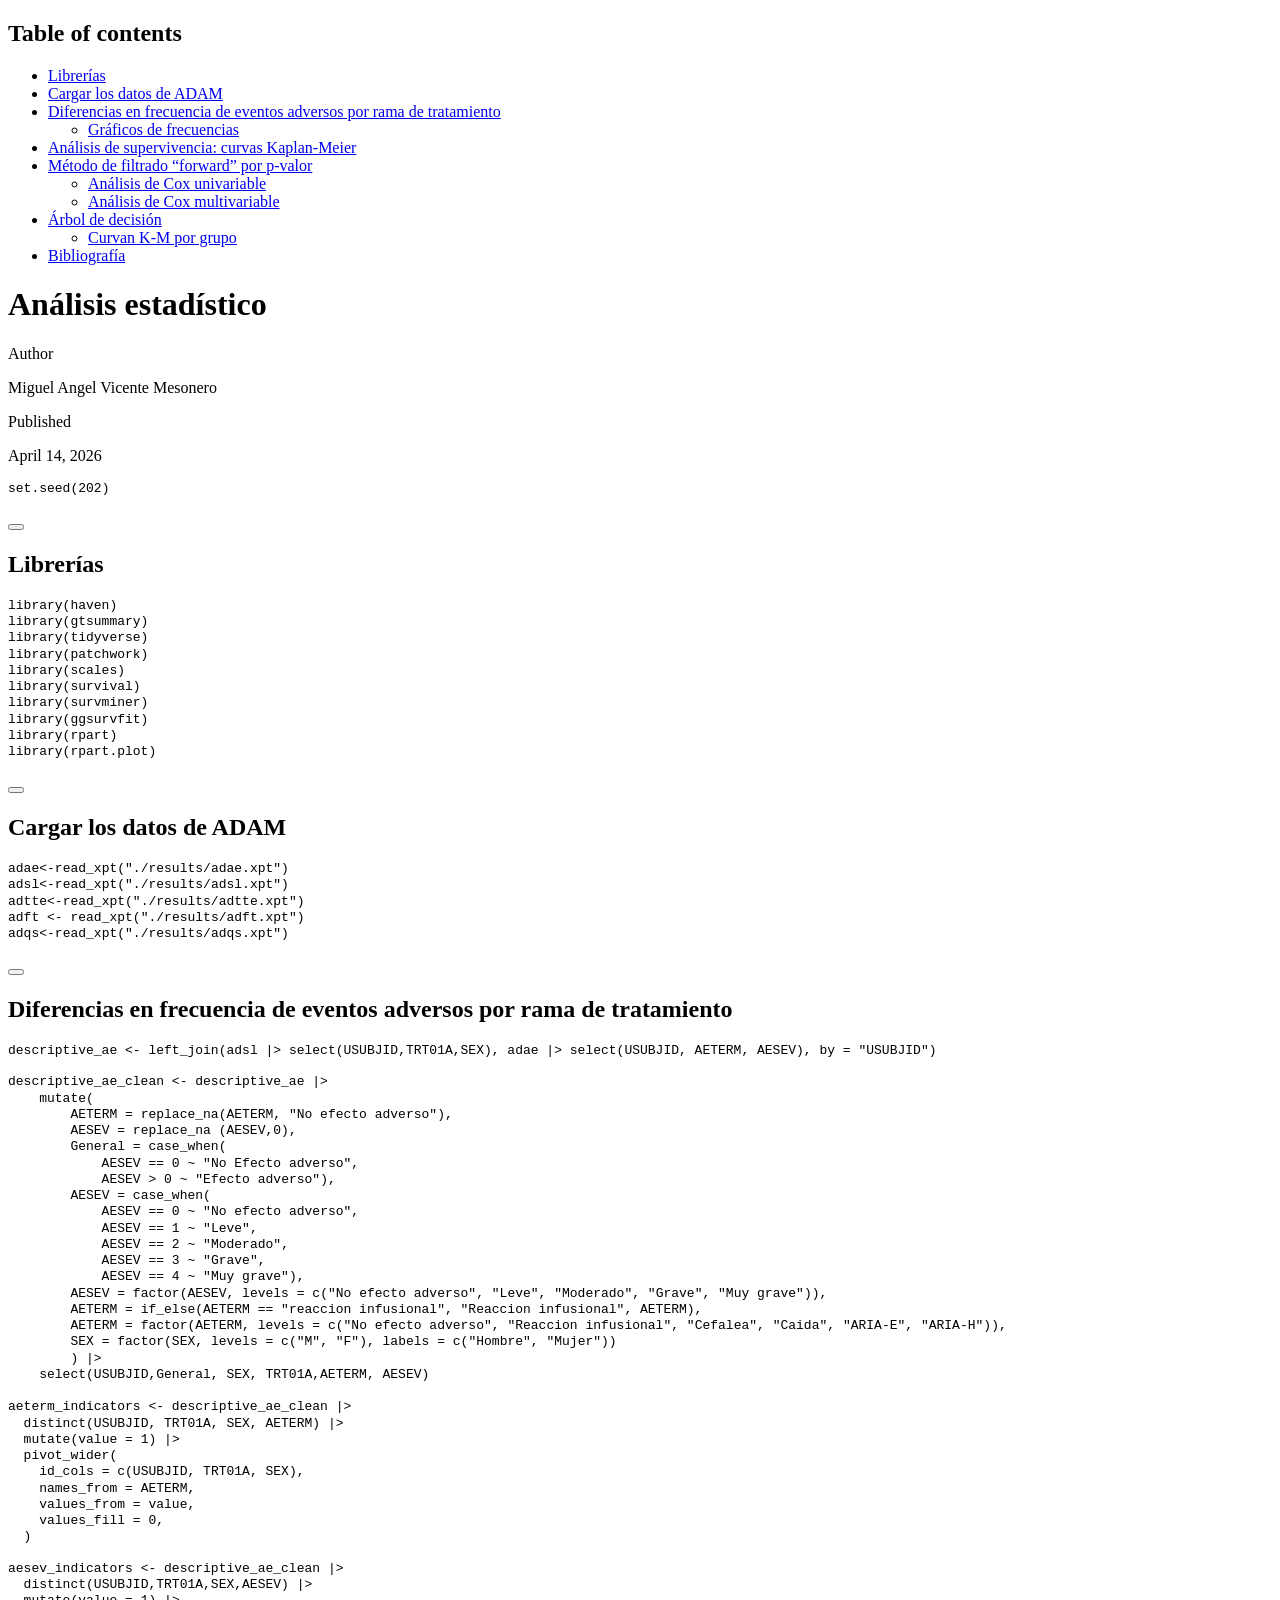
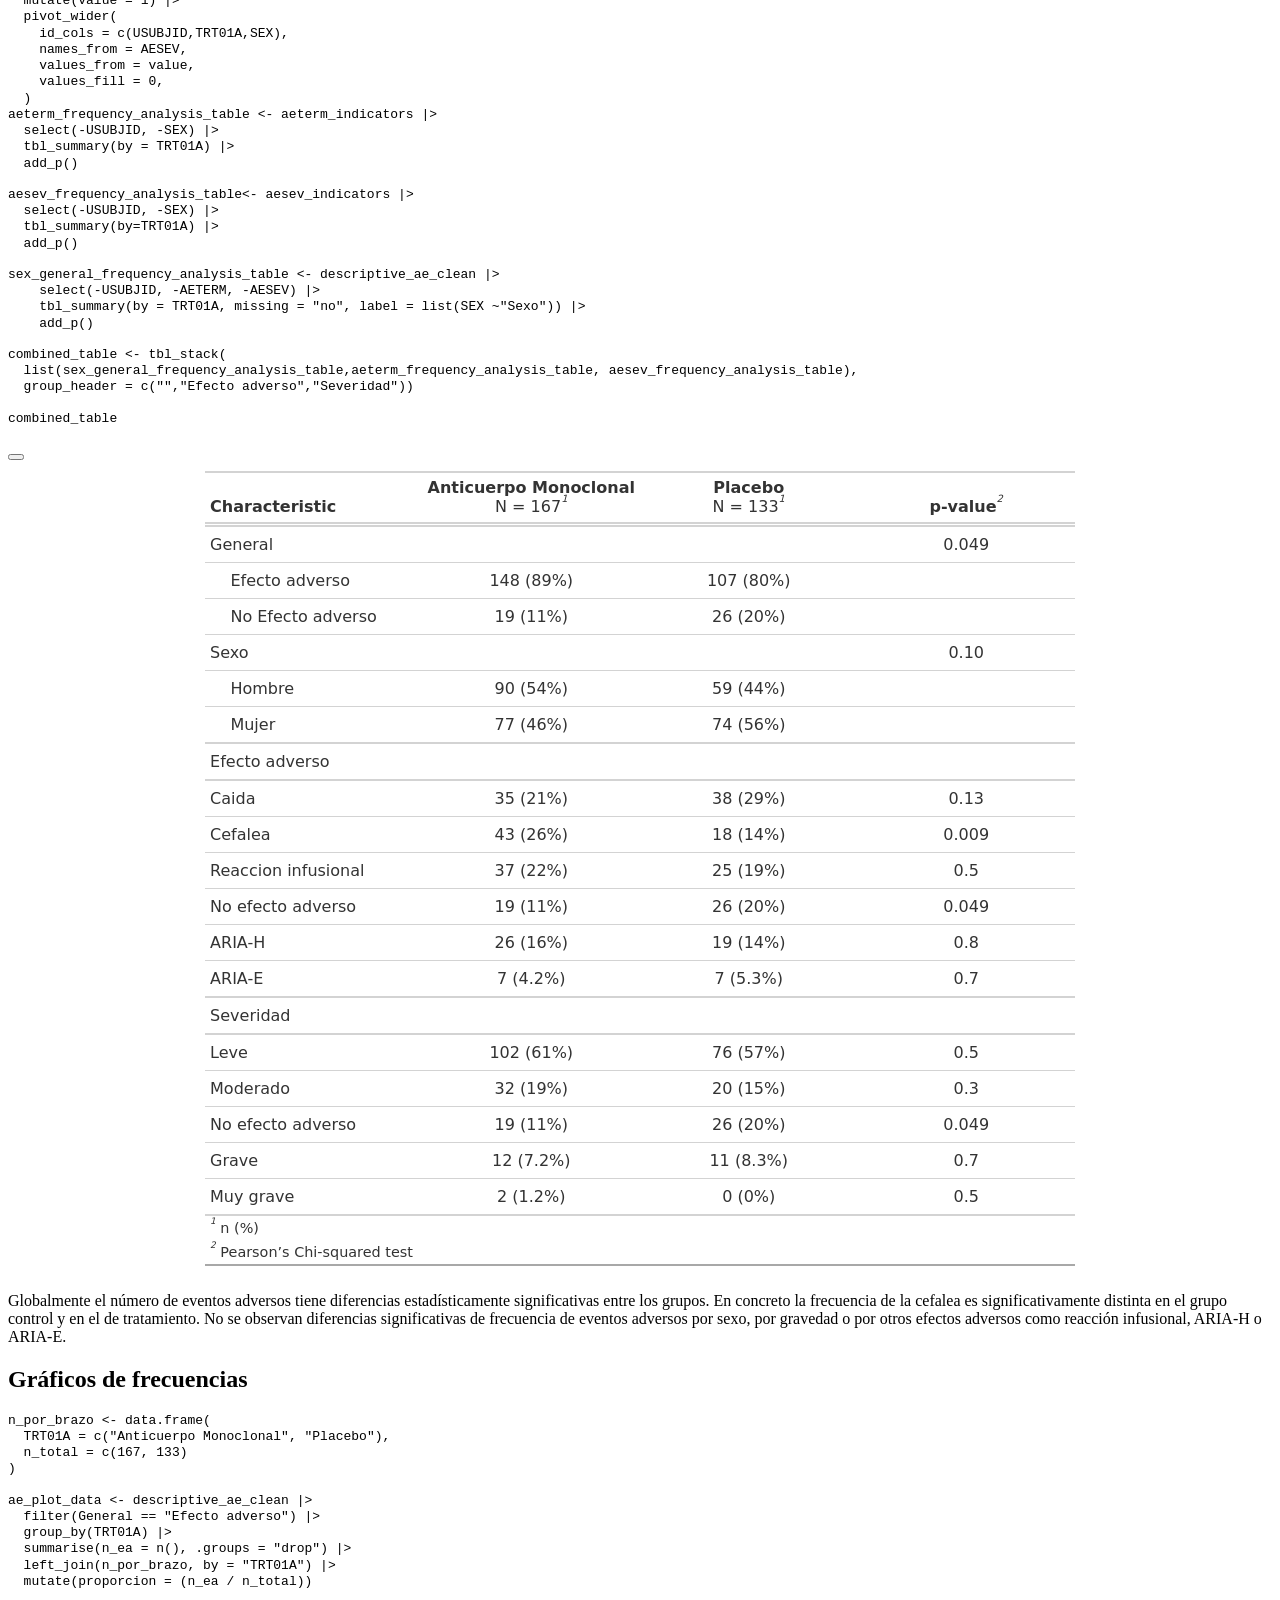
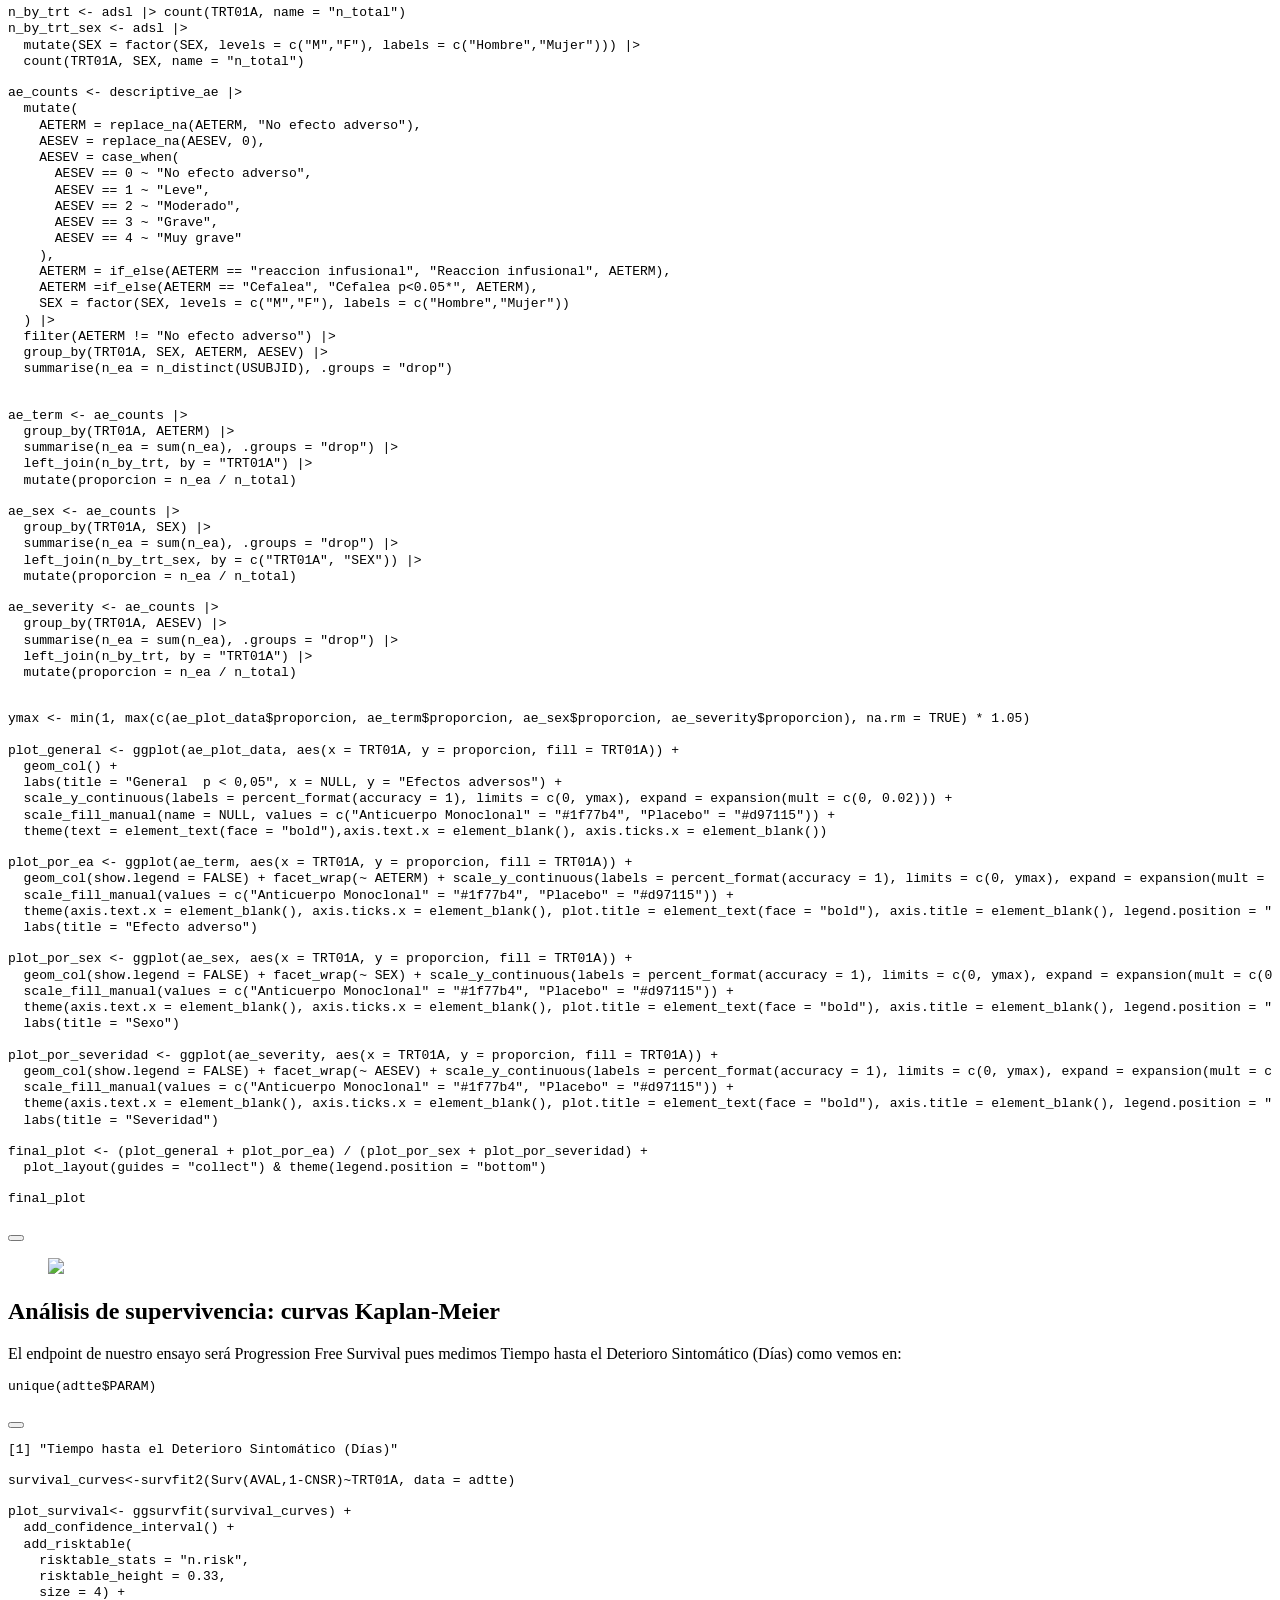
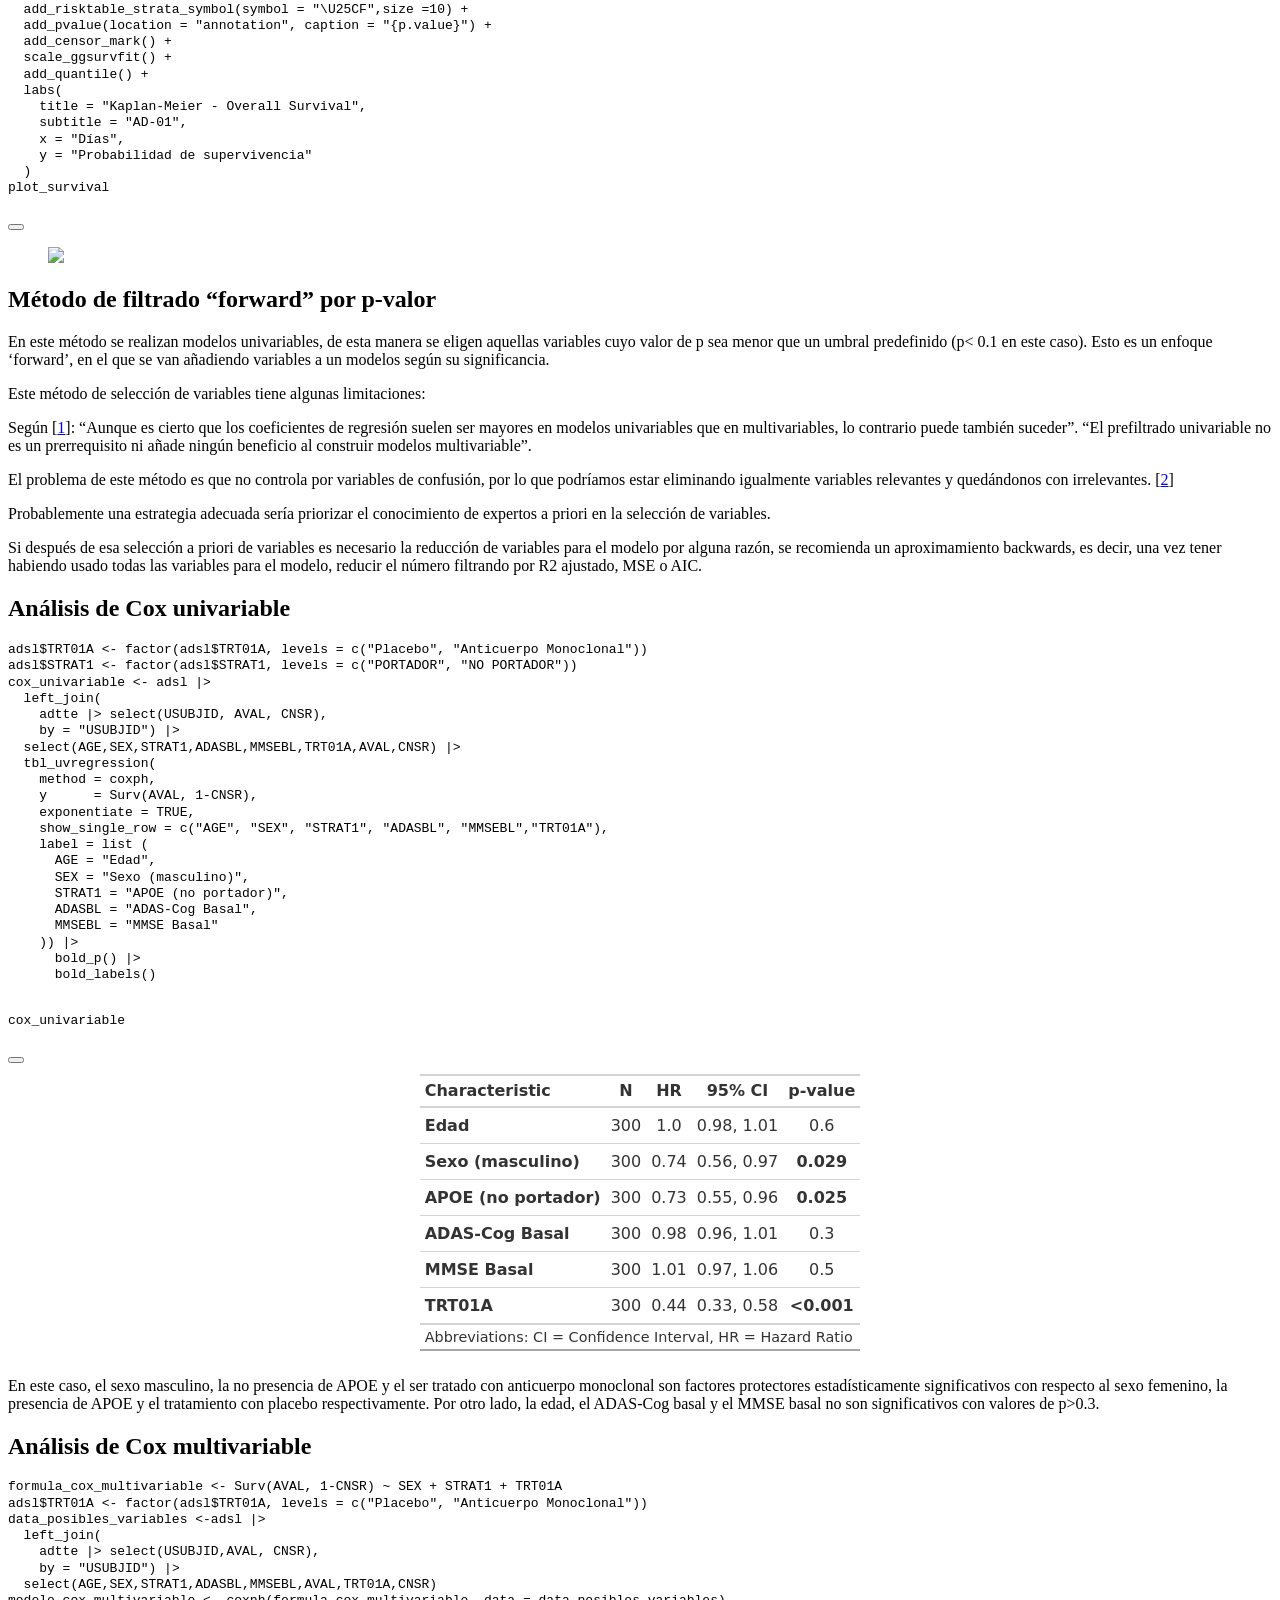
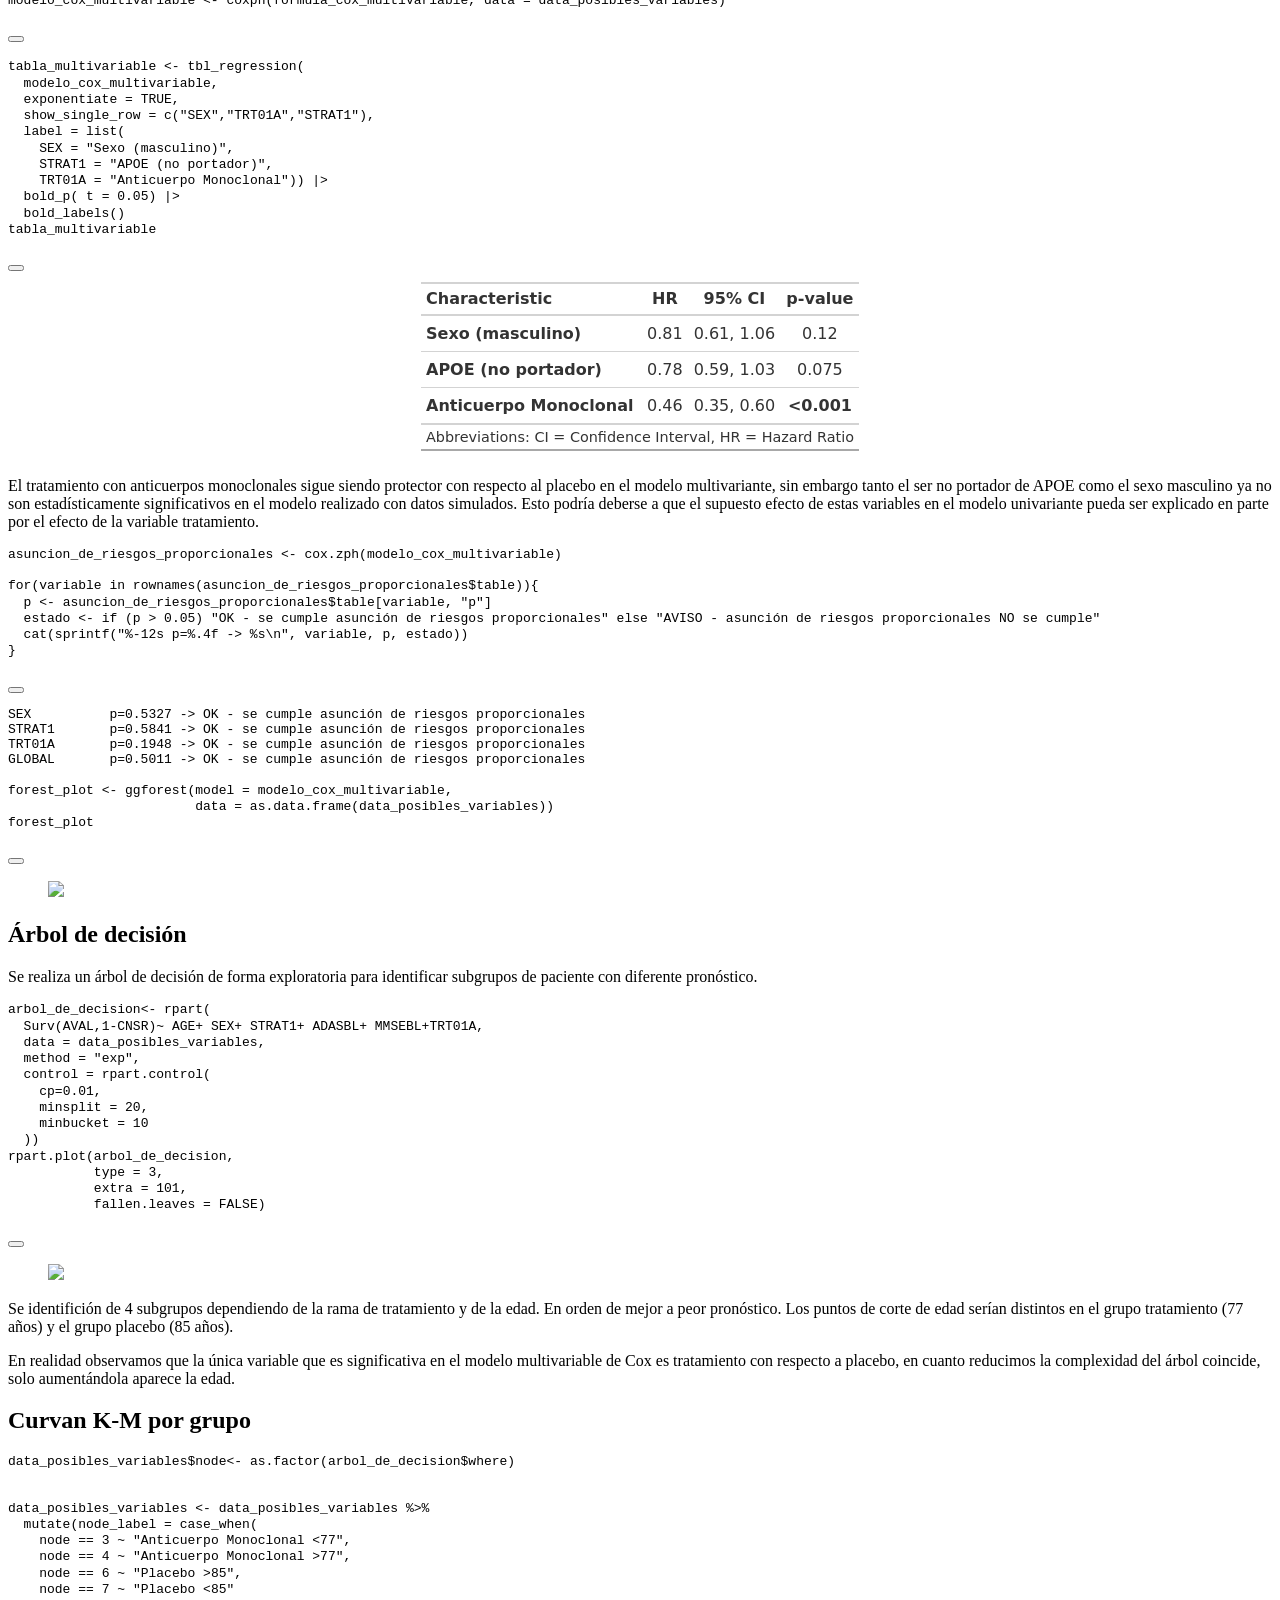
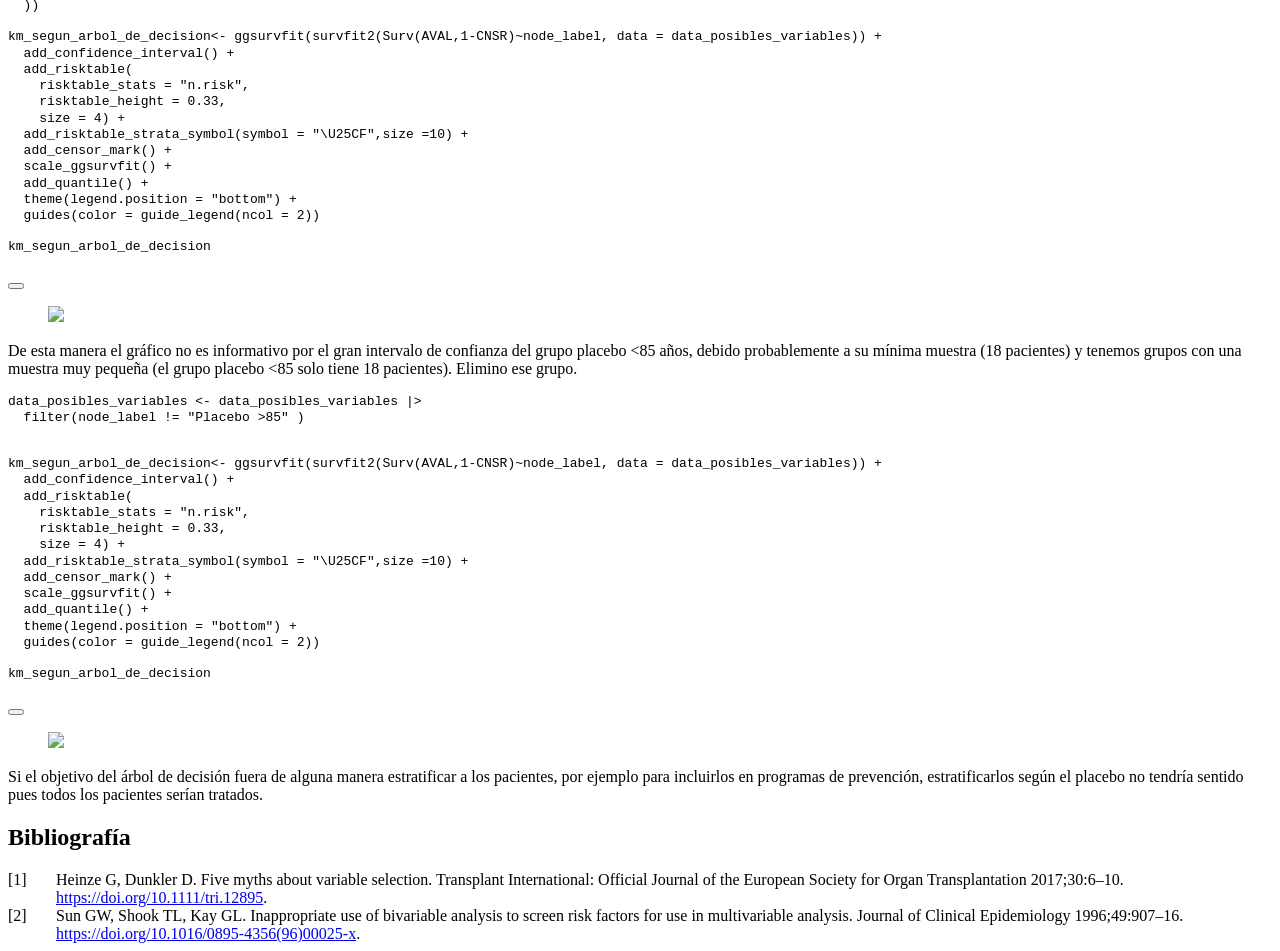
==== commit 9d7e1ec9: "Add decision tree subgroup analysis and Cox forest plot; update Cox data object naming and variable " ====
--- a/km_cox_survival.html
+++ b/km_cox_survival.html
@@ -110,7 +110,7 @@
   <li><a href="#cargar-los-datos-de-adam" id="toc-cargar-los-datos-de-adam" class="nav-link" data-scroll-target="#cargar-los-datos-de-adam">Cargar los datos de ADAM</a></li>
   <li><a href="#diferencias-en-frecuencia-de-eventos-adversos-por-rama-de-tratamiento" id="toc-diferencias-en-frecuencia-de-eventos-adversos-por-rama-de-tratamiento" class="nav-link" data-scroll-target="#diferencias-en-frecuencia-de-eventos-adversos-por-rama-de-tratamiento">Diferencias en frecuencia de eventos adversos por rama de tratamiento</a>
   <ul class="collapse">
-  <li><a href="#plot" id="toc-plot" class="nav-link" data-scroll-target="#plot">Plot</a></li>
+  <li><a href="#gráficos-de-frecuencias" id="toc-gráficos-de-frecuencias" class="nav-link" data-scroll-target="#gráficos-de-frecuencias">Gráficos de frecuencias</a></li>
   </ul></li>
   <li><a href="#análisis-de-supervivencia-curvas-kaplan-meier" id="toc-análisis-de-supervivencia-curvas-kaplan-meier" class="nav-link" data-scroll-target="#análisis-de-supervivencia-curvas-kaplan-meier">Análisis de supervivencia: curvas Kaplan-Meier</a></li>
   <li><a href="#método-de-filtrado-forward-por-p-valor" id="toc-método-de-filtrado-forward-por-p-valor" class="nav-link" data-scroll-target="#método-de-filtrado-forward-por-p-valor">Método de filtrado “forward” por p-valor</a>
@@ -118,7 +118,11 @@
   <li><a href="#análisis-de-cox-univariable" id="toc-análisis-de-cox-univariable" class="nav-link" data-scroll-target="#análisis-de-cox-univariable">Análisis de Cox univariable</a></li>
   <li><a href="#análisis-de-cox-multivariable" id="toc-análisis-de-cox-multivariable" class="nav-link" data-scroll-target="#análisis-de-cox-multivariable">Análisis de Cox multivariable</a></li>
   </ul></li>
-  <li><a href="#bibliography" id="toc-bibliography" class="nav-link" data-scroll-target="#bibliography">Bibliography</a></li>
+  <li><a href="#árbol-de-decisión" id="toc-árbol-de-decisión" class="nav-link" data-scroll-target="#árbol-de-decisión">Árbol de decisión</a>
+  <ul class="collapse">
+  <li><a href="#curvan-k-m-por-grupo" id="toc-curvan-k-m-por-grupo" class="nav-link" data-scroll-target="#curvan-k-m-por-grupo">Curvan K-M por grupo</a></li>
+  </ul></li>
+  <li><a href="#bibliografía" id="toc-bibliografía" class="nav-link" data-scroll-target="#bibliografía">Bibliografía</a></li>
   </ul>
 </nav>
 </div>
@@ -167,7 +171,10 @@
 <span id="cb2-4"><a href="#cb2-4" aria-hidden="true" tabindex="-1"></a><span class="fu">library</span>(patchwork)</span>
 <span id="cb2-5"><a href="#cb2-5" aria-hidden="true" tabindex="-1"></a><span class="fu">library</span>(scales)</span>
 <span id="cb2-6"><a href="#cb2-6" aria-hidden="true" tabindex="-1"></a><span class="fu">library</span>(survival)</span>
-<span id="cb2-7"><a href="#cb2-7" aria-hidden="true" tabindex="-1"></a><span class="fu">library</span>(ggsurvfit)</span></code></pre></div><button title="Copy to Clipboard" class="code-copy-button"><i class="bi"></i></button></div>
+<span id="cb2-7"><a href="#cb2-7" aria-hidden="true" tabindex="-1"></a><span class="fu">library</span>(survminer)</span>
+<span id="cb2-8"><a href="#cb2-8" aria-hidden="true" tabindex="-1"></a><span class="fu">library</span>(ggsurvfit)</span>
+<span id="cb2-9"><a href="#cb2-9" aria-hidden="true" tabindex="-1"></a><span class="fu">library</span>(rpart)</span>
+<span id="cb2-10"><a href="#cb2-10" aria-hidden="true" tabindex="-1"></a><span class="fu">library</span>(rpart.plot)</span></code></pre></div><button title="Copy to Clipboard" class="code-copy-button"><i class="bi"></i></button></div>
 </div>
 </section>
 <section id="cargar-los-datos-de-adam" class="level1">
@@ -847,8 +854,8 @@
 </div>
 </div>
 <p>Globalmente el número de eventos adversos tiene diferencias estadísticamente significativas entre los grupos. En concreto la frecuencia de la cefalea es significativamente distinta en el grupo control y en el de tratamiento. No se observan diferencias significativas de frecuencia de eventos adversos por sexo, por gravedad o por otros efectos adversos como reacción infusional, ARIA-H o ARIA-E.</p>
-<section id="plot" class="level2">
-<h2 class="anchored" data-anchor-id="plot">Plot</h2>
+<section id="gráficos-de-frecuencias" class="level2">
+<h2 class="anchored" data-anchor-id="gráficos-de-frecuencias">Gráficos de frecuencias</h2>
 <div class="cell">
 <div class="code-copy-outer-scaffold"><div class="sourceCode cell-code" id="cb5"><pre class="sourceCode r code-with-copy"><code class="sourceCode r"><span id="cb5-1"><a href="#cb5-1" aria-hidden="true" tabindex="-1"></a>n_por_brazo <span class="ot">&lt;-</span> <span class="fu">data.frame</span>(</span>
 <span id="cb5-2"><a href="#cb5-2" aria-hidden="true" tabindex="-1"></a>  <span class="at">TRT01A =</span> <span class="fu">c</span>(<span class="st">"Anticuerpo Monoclonal"</span>, <span class="st">"Placebo"</span>),</span>
@@ -975,7 +982,7 @@
 <span id="cb8-16"><a href="#cb8-16" aria-hidden="true" tabindex="-1"></a>    <span class="at">subtitle =</span> <span class="st">"AD-01"</span>,</span>
 <span id="cb8-17"><a href="#cb8-17" aria-hidden="true" tabindex="-1"></a>    <span class="at">x =</span> <span class="st">"Días"</span>,</span>
 <span id="cb8-18"><a href="#cb8-18" aria-hidden="true" tabindex="-1"></a>    <span class="at">y =</span> <span class="st">"Probabilidad de supervivencia"</span></span>
-<span id="cb8-19"><a href="#cb8-19" aria-hidden="true" tabindex="-1"></a>  )</span>
+<span id="cb8-19"><a href="#cb8-19" aria-hidden="true" tabindex="-1"></a>  ) </span>
 <span id="cb8-20"><a href="#cb8-20" aria-hidden="true" tabindex="-1"></a>plot_survival</span></code></pre></div><button title="Copy to Clipboard" class="code-copy-button"><i class="bi"></i></button></div>
 <div class="cell-output-display">
 <div>
@@ -989,10 +996,11 @@
 <section id="método-de-filtrado-forward-por-p-valor" class="level1">
 <h1>Método de filtrado “forward” por p-valor</h1>
 <p>En este método se realizan modelos univariables, de esta manera se eligen aquellas variables cuyo valor de p sea menor que un umbral predefinido (p&lt; 0.1 en este caso). Esto es un enfoque ‘forward’, en el que se van añadiendo variables a un modelos según su significancia.</p>
+<p>Este método de selección de variables tiene algunas limitaciones:</p>
 <p>Según <span class="citation" data-cites="heinzeFiveMythsVariable2017">[<a href="#ref-heinzeFiveMythsVariable2017" role="doc-biblioref">1</a>]</span>: “Aunque es cierto que los coeficientes de regresión suelen ser mayores en modelos univariables que en multivariables, lo contrario puede también suceder”. “El prefiltrado univariable no es un prerrequisito ni añade ningún beneficio al construir modelos multivariable”.</p>
 <p>El problema de este método es que no controla por variables de confusión, por lo que podríamos estar eliminando igualmente variables relevantes y quedándonos con irrelevantes. <span class="citation" data-cites="sunInappropriateUseBivariable1996">[<a href="#ref-sunInappropriateUseBivariable1996" role="doc-biblioref">2</a>]</span></p>
 <p>Probablemente una estrategia adecuada sería priorizar el conocimiento de expertos a priori en la selección de variables.</p>
-<p>Si después de esa selección a priori de variables es necesario la reducción de variables para el modelo por alguna razón, se recomienda un aproximamiento backwards, es decir, una vez tener habiendo usado todas las variables para el modelo, reducir el número filtrando por R2 ajustado, MSE, AIC o valores p.</p>
+<p>Si después de esa selección a priori de variables es necesario la reducción de variables para el modelo por alguna razón, se recomienda un aproximamiento backwards, es decir, una vez tener habiendo usado todas las variables para el modelo, reducir el número filtrando por R2 ajustado, MSE o AIC.</p>
 <section id="análisis-de-cox-univariable" class="level2">
 <h2 class="anchored" data-anchor-id="análisis-de-cox-univariable">Análisis de Cox univariable</h2>
 <div class="cell">
@@ -1542,12 +1550,12 @@
 <div class="cell">
 <div class="code-copy-outer-scaffold"><div class="sourceCode cell-code" id="cb10"><pre class="sourceCode r code-with-copy"><code class="sourceCode r"><span id="cb10-1"><a href="#cb10-1" aria-hidden="true" tabindex="-1"></a>formula_cox_multivariable <span class="ot">&lt;-</span> <span class="fu">Surv</span>(AVAL, <span class="dv">1</span><span class="sc">-</span>CNSR) <span class="sc">~</span> SEX <span class="sc">+</span> STRAT1 <span class="sc">+</span> TRT01A</span>
 <span id="cb10-2"><a href="#cb10-2" aria-hidden="true" tabindex="-1"></a>adsl<span class="sc">$</span>TRT01A <span class="ot">&lt;-</span> <span class="fu">factor</span>(adsl<span class="sc">$</span>TRT01A, <span class="at">levels =</span> <span class="fu">c</span>(<span class="st">"Placebo"</span>, <span class="st">"Anticuerpo Monoclonal"</span>))</span>
-<span id="cb10-3"><a href="#cb10-3" aria-hidden="true" tabindex="-1"></a>data_cox_multivariable <span class="ot">&lt;-</span>adsl <span class="sc">|&gt;</span> </span>
+<span id="cb10-3"><a href="#cb10-3" aria-hidden="true" tabindex="-1"></a>data_posibles_variables <span class="ot">&lt;-</span>adsl <span class="sc">|&gt;</span> </span>
 <span id="cb10-4"><a href="#cb10-4" aria-hidden="true" tabindex="-1"></a>  <span class="fu">left_join</span>(</span>
 <span id="cb10-5"><a href="#cb10-5" aria-hidden="true" tabindex="-1"></a>    adtte <span class="sc">|&gt;</span> <span class="fu">select</span>(USUBJID,AVAL, CNSR),</span>
 <span id="cb10-6"><a href="#cb10-6" aria-hidden="true" tabindex="-1"></a>    <span class="at">by =</span> <span class="st">"USUBJID"</span>) <span class="sc">|&gt;</span></span>
-<span id="cb10-7"><a href="#cb10-7" aria-hidden="true" tabindex="-1"></a>  <span class="fu">select</span>(AGE,SEX,STRAT1,ADASBL,MMSEBL,AVAL,TRT01A,CNSR)</span>
-<span id="cb10-8"><a href="#cb10-8" aria-hidden="true" tabindex="-1"></a>modelo_cox_multivariable <span class="ot">&lt;-</span> <span class="fu">coxph</span>(formula_cox_multivariable, <span class="at">data =</span> data_cox_multivariable)</span></code></pre></div><button title="Copy to Clipboard" class="code-copy-button"><i class="bi"></i></button></div>
+<span id="cb10-7"><a href="#cb10-7" aria-hidden="true" tabindex="-1"></a>  <span class="fu">select</span>(AGE,SEX,STRAT1,ADASBL,MMSEBL,AVAL,TRT01A,CNSR) </span>
+<span id="cb10-8"><a href="#cb10-8" aria-hidden="true" tabindex="-1"></a>modelo_cox_multivariable <span class="ot">&lt;-</span> <span class="fu">coxph</span>(formula_cox_multivariable, <span class="at">data =</span> data_posibles_variables)</span></code></pre></div><button title="Copy to Clipboard" class="code-copy-button"><i class="bi"></i></button></div>
 </div>
 <div class="cell">
 <div class="code-copy-outer-scaffold"><div class="sourceCode cell-code" id="cb11"><pre class="sourceCode r code-with-copy"><code class="sourceCode r"><span id="cb11-1"><a href="#cb11-1" aria-hidden="true" tabindex="-1"></a>tabla_multivariable <span class="ot">&lt;-</span> <span class="fu">tbl_regression</span>(</span>
@@ -2051,35 +2059,132 @@
 </div>
 </div>
 </div>
+<p>El tratamiento con anticuerpos monoclonales sigue siendo protector con respecto al placebo en el modelo multivariante, sin embargo tanto el ser no portador de APOE como el sexo masculino ya no son estadísticamente significativos en el modelo realizado con datos simulados. Esto podría deberse a que el supuesto efecto de estas variables en el modelo univariante pueda ser explicado en parte por el efecto de la variable tratamiento.</p>
 <div class="cell">
 <div class="code-copy-outer-scaffold"><div class="sourceCode cell-code" id="cb12"><pre class="sourceCode r code-with-copy"><code class="sourceCode r"><span id="cb12-1"><a href="#cb12-1" aria-hidden="true" tabindex="-1"></a>asuncion_de_riesgos_proporcionales <span class="ot">&lt;-</span> <span class="fu">cox.zph</span>(modelo_cox_multivariable)</span>
 <span id="cb12-2"><a href="#cb12-2" aria-hidden="true" tabindex="-1"></a></span>
 <span id="cb12-3"><a href="#cb12-3" aria-hidden="true" tabindex="-1"></a><span class="cf">for</span>(variable <span class="cf">in</span> <span class="fu">rownames</span>(asuncion_de_riesgos_proporcionales<span class="sc">$</span>table)){</span>
 <span id="cb12-4"><a href="#cb12-4" aria-hidden="true" tabindex="-1"></a>  p <span class="ot">&lt;-</span> asuncion_de_riesgos_proporcionales<span class="sc">$</span>table[variable, <span class="st">"p"</span>]</span>
-<span id="cb12-5"><a href="#cb12-5" aria-hidden="true" tabindex="-1"></a>  estado<span class="ot">&lt;-</span> <span class="cf">if</span> </span>
-<span id="cb12-6"><a href="#cb12-6" aria-hidden="true" tabindex="-1"></a>  (p<span class="sc">&gt;</span><span class="fl">0.05</span>) <span class="st">"OK - se cumple asunción de riesgos proporcionales"</span></span>
-<span id="cb12-7"><a href="#cb12-7" aria-hidden="true" tabindex="-1"></a>  <span class="cf">else</span> <span class="st">"AVISO - asunción de riesgos proporcionales NO se cumple"</span></span>
-<span id="cb12-8"><a href="#cb12-8" aria-hidden="true" tabindex="-1"></a>  <span class="fu">cat</span>(<span class="fu">sprintf</span>(<span class="st">"%-12s p=%.4f -&gt; %s</span><span class="sc">\n</span><span class="st">"</span>, variable, p, estado))</span>
-<span id="cb12-9"><a href="#cb12-9" aria-hidden="true" tabindex="-1"></a>}</span></code></pre></div><button title="Copy to Clipboard" class="code-copy-button"><i class="bi"></i></button></div>
+<span id="cb12-5"><a href="#cb12-5" aria-hidden="true" tabindex="-1"></a>  estado <span class="ot">&lt;-</span> <span class="cf">if</span> (p <span class="sc">&gt;</span> <span class="fl">0.05</span>) <span class="st">"OK - se cumple asunción de riesgos proporcionales"</span> <span class="cf">else</span> <span class="st">"AVISO - asunción de riesgos proporcionales NO se cumple"</span></span>
+<span id="cb12-6"><a href="#cb12-6" aria-hidden="true" tabindex="-1"></a>  <span class="fu">cat</span>(<span class="fu">sprintf</span>(<span class="st">"%-12s p=%.4f -&gt; %s</span><span class="sc">\n</span><span class="st">"</span>, variable, p, estado))</span>
+<span id="cb12-7"><a href="#cb12-7" aria-hidden="true" tabindex="-1"></a>}</span></code></pre></div><button title="Copy to Clipboard" class="code-copy-button"><i class="bi"></i></button></div>
 <div class="cell-output cell-output-stdout">
 <pre><code>SEX          p=0.5327 -&gt; OK - se cumple asunción de riesgos proporcionales
 STRAT1       p=0.5841 -&gt; OK - se cumple asunción de riesgos proporcionales
 TRT01A       p=0.1948 -&gt; OK - se cumple asunción de riesgos proporcionales
 GLOBAL       p=0.5011 -&gt; OK - se cumple asunción de riesgos proporcionales</code></pre>
 </div>
-<div class="code-copy-outer-scaffold"><div class="sourceCode cell-code" id="cb14"><pre class="sourceCode r code-with-copy"><code class="sourceCode r"><span id="cb14-1"><a href="#cb14-1" aria-hidden="true" tabindex="-1"></a>asuncion_de_riesgos_proporcionales</span></code></pre></div><button title="Copy to Clipboard" class="code-copy-button"><i class="bi"></i></button></div>
-<div class="cell-output cell-output-stdout">
-<pre><code>       chisq df    p
-SEX    0.389  1 0.53
-STRAT1 0.300  1 0.58
-TRT01A 1.681  1 0.19
-GLOBAL 2.360  3 0.50</code></pre>
+</div>
+<div class="cell">
+<div class="code-copy-outer-scaffold"><div class="sourceCode cell-code" id="cb14"><pre class="sourceCode r code-with-copy"><code class="sourceCode r"><span id="cb14-1"><a href="#cb14-1" aria-hidden="true" tabindex="-1"></a>forest_plot <span class="ot">&lt;-</span> <span class="fu">ggforest</span>(<span class="at">model =</span> modelo_cox_multivariable,</span>
+<span id="cb14-2"><a href="#cb14-2" aria-hidden="true" tabindex="-1"></a>                        <span class="at">data =</span> <span class="fu">as.data.frame</span>(data_posibles_variables))</span>
+<span id="cb14-3"><a href="#cb14-3" aria-hidden="true" tabindex="-1"></a>forest_plot</span></code></pre></div><button title="Copy to Clipboard" class="code-copy-button"><i class="bi"></i></button></div>
+<div class="cell-output-display">
+<div>
+<figure class="figure">
+<p><img src="km_cox_survival_files/figure-html/unnamed-chunk-12-1.png" class="img-fluid figure-img" width="672"></p>
+</figure>
+</div>
 </div>
 </div>
 </section>
 </section>
-<section id="bibliography" class="level1">
-<h1>Bibliography</h1>
+<section id="árbol-de-decisión" class="level1">
+<h1>Árbol de decisión</h1>
+<p>Se realiza un árbol de decisión de forma exploratoria para identificar subgrupos de paciente con diferente pronóstico.</p>
+<div class="cell">
+<div class="code-copy-outer-scaffold"><div class="sourceCode cell-code" id="cb15"><pre class="sourceCode r code-with-copy"><code class="sourceCode r"><span id="cb15-1"><a href="#cb15-1" aria-hidden="true" tabindex="-1"></a>arbol_de_decision<span class="ot">&lt;-</span> <span class="fu">rpart</span>(</span>
+<span id="cb15-2"><a href="#cb15-2" aria-hidden="true" tabindex="-1"></a>  <span class="fu">Surv</span>(AVAL,<span class="dv">1</span><span class="sc">-</span>CNSR)<span class="sc">~</span> AGE<span class="sc">+</span> SEX<span class="sc">+</span> STRAT1<span class="sc">+</span> ADASBL<span class="sc">+</span> MMSEBL<span class="sc">+</span>TRT01A, </span>
+<span id="cb15-3"><a href="#cb15-3" aria-hidden="true" tabindex="-1"></a>  <span class="at">data =</span> data_posibles_variables, </span>
+<span id="cb15-4"><a href="#cb15-4" aria-hidden="true" tabindex="-1"></a>  <span class="at">method =</span> <span class="st">"exp"</span>,</span>
+<span id="cb15-5"><a href="#cb15-5" aria-hidden="true" tabindex="-1"></a>  <span class="at">control =</span> <span class="fu">rpart.control</span>(</span>
+<span id="cb15-6"><a href="#cb15-6" aria-hidden="true" tabindex="-1"></a>    <span class="at">cp=</span><span class="fl">0.01</span>,</span>
+<span id="cb15-7"><a href="#cb15-7" aria-hidden="true" tabindex="-1"></a>    <span class="at">minsplit =</span> <span class="dv">20</span>,</span>
+<span id="cb15-8"><a href="#cb15-8" aria-hidden="true" tabindex="-1"></a>    <span class="at">minbucket =</span> <span class="dv">10</span></span>
+<span id="cb15-9"><a href="#cb15-9" aria-hidden="true" tabindex="-1"></a>  ))</span>
+<span id="cb15-10"><a href="#cb15-10" aria-hidden="true" tabindex="-1"></a><span class="fu">rpart.plot</span>(arbol_de_decision,</span>
+<span id="cb15-11"><a href="#cb15-11" aria-hidden="true" tabindex="-1"></a>           <span class="at">type =</span> <span class="dv">3</span>,</span>
+<span id="cb15-12"><a href="#cb15-12" aria-hidden="true" tabindex="-1"></a>           <span class="at">extra =</span> <span class="dv">101</span>,</span>
+<span id="cb15-13"><a href="#cb15-13" aria-hidden="true" tabindex="-1"></a>           <span class="at">fallen.leaves =</span> <span class="cn">FALSE</span>)</span></code></pre></div><button title="Copy to Clipboard" class="code-copy-button"><i class="bi"></i></button></div>
+<div class="cell-output-display">
+<div>
+<figure class="figure">
+<p><img src="km_cox_survival_files/figure-html/unnamed-chunk-13-1.png" class="img-fluid figure-img" width="672"></p>
+</figure>
+</div>
+</div>
+</div>
+<p>Se identifición de 4 subgrupos dependiendo de la rama de tratamiento y de la edad. En orden de mejor a peor pronóstico. Los puntos de corte de edad serían distintos en el grupo tratamiento (77 años) y el grupo placebo (85 años).</p>
+<p>En realidad observamos que la única variable que es significativa en el modelo multivariable de Cox es tratamiento con respecto a placebo, en cuanto reducimos la complexidad del árbol coincide, solo aumentándola aparece la edad.</p>
+<section id="curvan-k-m-por-grupo" class="level2">
+<h2 class="anchored" data-anchor-id="curvan-k-m-por-grupo">Curvan K-M por grupo</h2>
+<div class="cell">
+<div class="code-copy-outer-scaffold"><div class="sourceCode cell-code" id="cb16"><pre class="sourceCode r code-with-copy"><code class="sourceCode r"><span id="cb16-1"><a href="#cb16-1" aria-hidden="true" tabindex="-1"></a>data_posibles_variables<span class="sc">$</span>node<span class="ot">&lt;-</span> <span class="fu">as.factor</span>(arbol_de_decision<span class="sc">$</span>where)</span>
+<span id="cb16-2"><a href="#cb16-2" aria-hidden="true" tabindex="-1"></a></span>
+<span id="cb16-3"><a href="#cb16-3" aria-hidden="true" tabindex="-1"></a></span>
+<span id="cb16-4"><a href="#cb16-4" aria-hidden="true" tabindex="-1"></a>data_posibles_variables <span class="ot">&lt;-</span> data_posibles_variables <span class="sc">%&gt;%</span></span>
+<span id="cb16-5"><a href="#cb16-5" aria-hidden="true" tabindex="-1"></a>  <span class="fu">mutate</span>(<span class="at">node_label =</span> <span class="fu">case_when</span>(</span>
+<span id="cb16-6"><a href="#cb16-6" aria-hidden="true" tabindex="-1"></a>    node <span class="sc">==</span> <span class="dv">3</span> <span class="sc">~</span> <span class="st">"Anticuerpo Monoclonal &lt;77"</span>,</span>
+<span id="cb16-7"><a href="#cb16-7" aria-hidden="true" tabindex="-1"></a>    node <span class="sc">==</span> <span class="dv">4</span> <span class="sc">~</span> <span class="st">"Anticuerpo Monoclonal &gt;77"</span>,</span>
+<span id="cb16-8"><a href="#cb16-8" aria-hidden="true" tabindex="-1"></a>    node <span class="sc">==</span> <span class="dv">6</span> <span class="sc">~</span> <span class="st">"Placebo &gt;85"</span>,</span>
+<span id="cb16-9"><a href="#cb16-9" aria-hidden="true" tabindex="-1"></a>    node <span class="sc">==</span> <span class="dv">7</span> <span class="sc">~</span> <span class="st">"Placebo &lt;85"</span></span>
+<span id="cb16-10"><a href="#cb16-10" aria-hidden="true" tabindex="-1"></a>  ))</span>
+<span id="cb16-11"><a href="#cb16-11" aria-hidden="true" tabindex="-1"></a></span>
+<span id="cb16-12"><a href="#cb16-12" aria-hidden="true" tabindex="-1"></a>km_segun_arbol_de_decision<span class="ot">&lt;-</span> <span class="fu">ggsurvfit</span>(<span class="fu">survfit2</span>(<span class="fu">Surv</span>(AVAL,<span class="dv">1</span><span class="sc">-</span>CNSR)<span class="sc">~</span>node_label, <span class="at">data =</span> data_posibles_variables)) <span class="sc">+</span> </span>
+<span id="cb16-13"><a href="#cb16-13" aria-hidden="true" tabindex="-1"></a>  <span class="fu">add_confidence_interval</span>() <span class="sc">+</span></span>
+<span id="cb16-14"><a href="#cb16-14" aria-hidden="true" tabindex="-1"></a>  <span class="fu">add_risktable</span>(</span>
+<span id="cb16-15"><a href="#cb16-15" aria-hidden="true" tabindex="-1"></a>    <span class="at">risktable_stats =</span> <span class="st">"n.risk"</span>,</span>
+<span id="cb16-16"><a href="#cb16-16" aria-hidden="true" tabindex="-1"></a>    <span class="at">risktable_height =</span> <span class="fl">0.33</span>,</span>
+<span id="cb16-17"><a href="#cb16-17" aria-hidden="true" tabindex="-1"></a>    <span class="at">size =</span> <span class="dv">4</span>) <span class="sc">+</span></span>
+<span id="cb16-18"><a href="#cb16-18" aria-hidden="true" tabindex="-1"></a>  <span class="fu">add_risktable_strata_symbol</span>(<span class="at">symbol =</span> <span class="st">"\U25CF"</span>,<span class="at">size =</span><span class="dv">10</span>) <span class="sc">+</span></span>
+<span id="cb16-19"><a href="#cb16-19" aria-hidden="true" tabindex="-1"></a>  <span class="fu">add_censor_mark</span>() <span class="sc">+</span></span>
+<span id="cb16-20"><a href="#cb16-20" aria-hidden="true" tabindex="-1"></a>  <span class="fu">scale_ggsurvfit</span>() <span class="sc">+</span></span>
+<span id="cb16-21"><a href="#cb16-21" aria-hidden="true" tabindex="-1"></a>  <span class="fu">add_quantile</span>() <span class="sc">+</span></span>
+<span id="cb16-22"><a href="#cb16-22" aria-hidden="true" tabindex="-1"></a>  <span class="fu">theme</span>(<span class="at">legend.position =</span> <span class="st">"bottom"</span>) <span class="sc">+</span></span>
+<span id="cb16-23"><a href="#cb16-23" aria-hidden="true" tabindex="-1"></a>  <span class="fu">guides</span>(<span class="at">color =</span> <span class="fu">guide_legend</span>(<span class="at">ncol =</span> <span class="dv">2</span>))</span>
+<span id="cb16-24"><a href="#cb16-24" aria-hidden="true" tabindex="-1"></a></span>
+<span id="cb16-25"><a href="#cb16-25" aria-hidden="true" tabindex="-1"></a>km_segun_arbol_de_decision</span></code></pre></div><button title="Copy to Clipboard" class="code-copy-button"><i class="bi"></i></button></div>
+<div class="cell-output-display">
+<div>
+<figure class="figure">
+<p><img src="km_cox_survival_files/figure-html/unnamed-chunk-14-1.png" class="img-fluid figure-img" width="672"></p>
+</figure>
+</div>
+</div>
+</div>
+<p>De esta manera el gráfico no es informativo por el gran intervalo de confianza del grupo placebo &lt;85 años, debido probablemente a su mínima muestra (18 pacientes) y tenemos grupos con una muestra muy pequeña (el grupo placebo &lt;85 solo tiene 18 pacientes). Elimino ese grupo.</p>
+<div class="cell">
+<div class="code-copy-outer-scaffold"><div class="sourceCode cell-code" id="cb17"><pre class="sourceCode r code-with-copy"><code class="sourceCode r"><span id="cb17-1"><a href="#cb17-1" aria-hidden="true" tabindex="-1"></a>data_posibles_variables <span class="ot">&lt;-</span> data_posibles_variables <span class="sc">|&gt;</span> </span>
+<span id="cb17-2"><a href="#cb17-2" aria-hidden="true" tabindex="-1"></a>  <span class="fu">filter</span>(node_label <span class="sc">!=</span> <span class="st">"Placebo &gt;85"</span> )</span>
+<span id="cb17-3"><a href="#cb17-3" aria-hidden="true" tabindex="-1"></a></span>
+<span id="cb17-4"><a href="#cb17-4" aria-hidden="true" tabindex="-1"></a></span>
+<span id="cb17-5"><a href="#cb17-5" aria-hidden="true" tabindex="-1"></a>km_segun_arbol_de_decision<span class="ot">&lt;-</span> <span class="fu">ggsurvfit</span>(<span class="fu">survfit2</span>(<span class="fu">Surv</span>(AVAL,<span class="dv">1</span><span class="sc">-</span>CNSR)<span class="sc">~</span>node_label, <span class="at">data =</span> data_posibles_variables)) <span class="sc">+</span> </span>
+<span id="cb17-6"><a href="#cb17-6" aria-hidden="true" tabindex="-1"></a>  <span class="fu">add_confidence_interval</span>() <span class="sc">+</span></span>
+<span id="cb17-7"><a href="#cb17-7" aria-hidden="true" tabindex="-1"></a>  <span class="fu">add_risktable</span>(</span>
+<span id="cb17-8"><a href="#cb17-8" aria-hidden="true" tabindex="-1"></a>    <span class="at">risktable_stats =</span> <span class="st">"n.risk"</span>,</span>
+<span id="cb17-9"><a href="#cb17-9" aria-hidden="true" tabindex="-1"></a>    <span class="at">risktable_height =</span> <span class="fl">0.33</span>,</span>
+<span id="cb17-10"><a href="#cb17-10" aria-hidden="true" tabindex="-1"></a>    <span class="at">size =</span> <span class="dv">4</span>) <span class="sc">+</span></span>
+<span id="cb17-11"><a href="#cb17-11" aria-hidden="true" tabindex="-1"></a>  <span class="fu">add_risktable_strata_symbol</span>(<span class="at">symbol =</span> <span class="st">"\U25CF"</span>,<span class="at">size =</span><span class="dv">10</span>) <span class="sc">+</span></span>
+<span id="cb17-12"><a href="#cb17-12" aria-hidden="true" tabindex="-1"></a>  <span class="fu">add_censor_mark</span>() <span class="sc">+</span></span>
+<span id="cb17-13"><a href="#cb17-13" aria-hidden="true" tabindex="-1"></a>  <span class="fu">scale_ggsurvfit</span>() <span class="sc">+</span></span>
+<span id="cb17-14"><a href="#cb17-14" aria-hidden="true" tabindex="-1"></a>  <span class="fu">add_quantile</span>() <span class="sc">+</span></span>
+<span id="cb17-15"><a href="#cb17-15" aria-hidden="true" tabindex="-1"></a>  <span class="fu">theme</span>(<span class="at">legend.position =</span> <span class="st">"bottom"</span>) <span class="sc">+</span></span>
+<span id="cb17-16"><a href="#cb17-16" aria-hidden="true" tabindex="-1"></a>  <span class="fu">guides</span>(<span class="at">color =</span> <span class="fu">guide_legend</span>(<span class="at">ncol =</span> <span class="dv">2</span>))</span>
+<span id="cb17-17"><a href="#cb17-17" aria-hidden="true" tabindex="-1"></a></span>
+<span id="cb17-18"><a href="#cb17-18" aria-hidden="true" tabindex="-1"></a>km_segun_arbol_de_decision</span></code></pre></div><button title="Copy to Clipboard" class="code-copy-button"><i class="bi"></i></button></div>
+<div class="cell-output-display">
+<div>
+<figure class="figure">
+<p><img src="km_cox_survival_files/figure-html/unnamed-chunk-15-1.png" class="img-fluid figure-img" width="672"></p>
+</figure>
+</div>
+</div>
+</div>
+<p>Si el objetivo del árbol de decisión fuera de alguna manera estratificar a los pacientes, por ejemplo para incluirlos en programas de prevención, estratificarlos según el placebo no tendría sentido pues todos los pacientes serían tratados.</p>
+</section>
+</section>
+<section id="bibliografía" class="level1">
+<h1>Bibliografía</h1>
 <div id="refs" class="references csl-bib-body" data-entry-spacing="0" role="list">
 <div id="ref-heinzeFiveMythsVariable2017" class="csl-entry" role="listitem">
 <div class="csl-left-margin">[1] </div><div class="csl-right-inline">Heinze G, Dunkler D. Five myths about variable selection. Transplant International: Official Journal of the European Society for Organ Transplantation 2017;30:6–10. <a href="https://doi.org/10.1111/tri.12895">https://doi.org/10.1111/tri.12895</a>.</div>
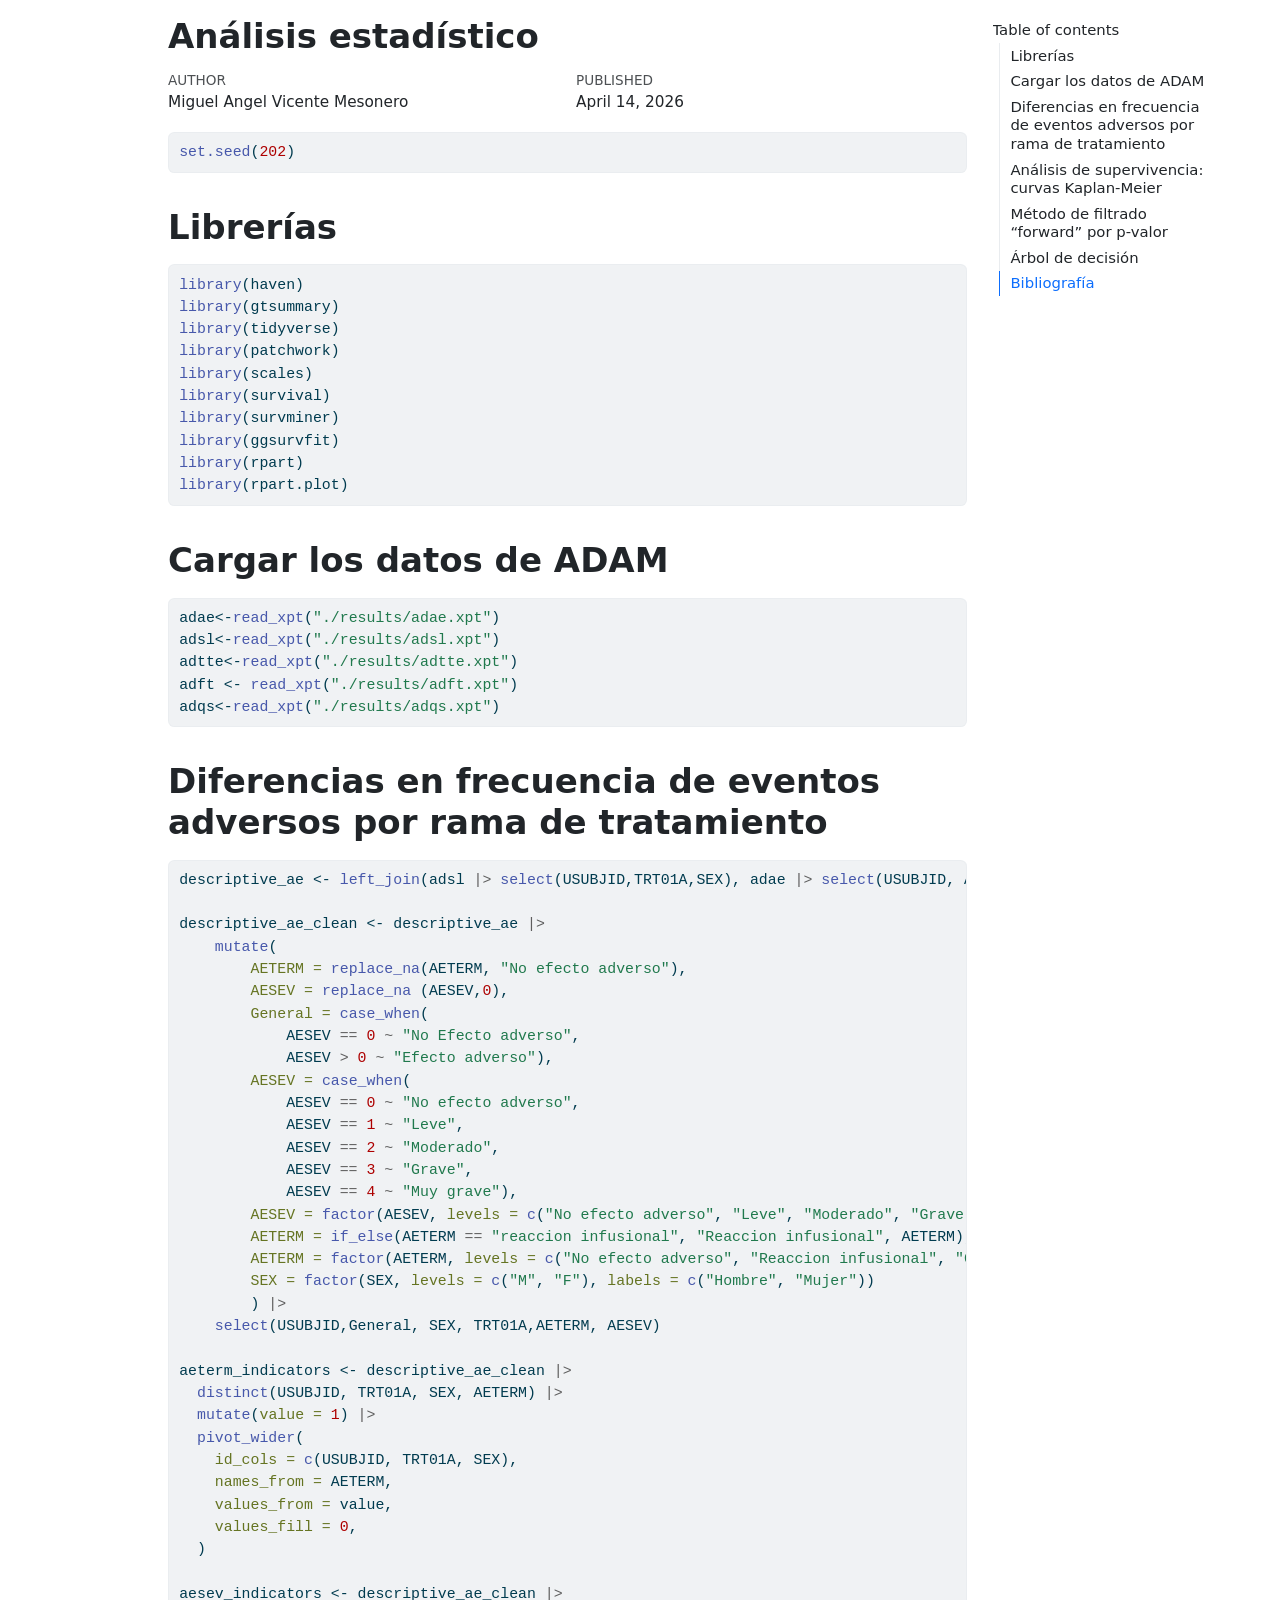
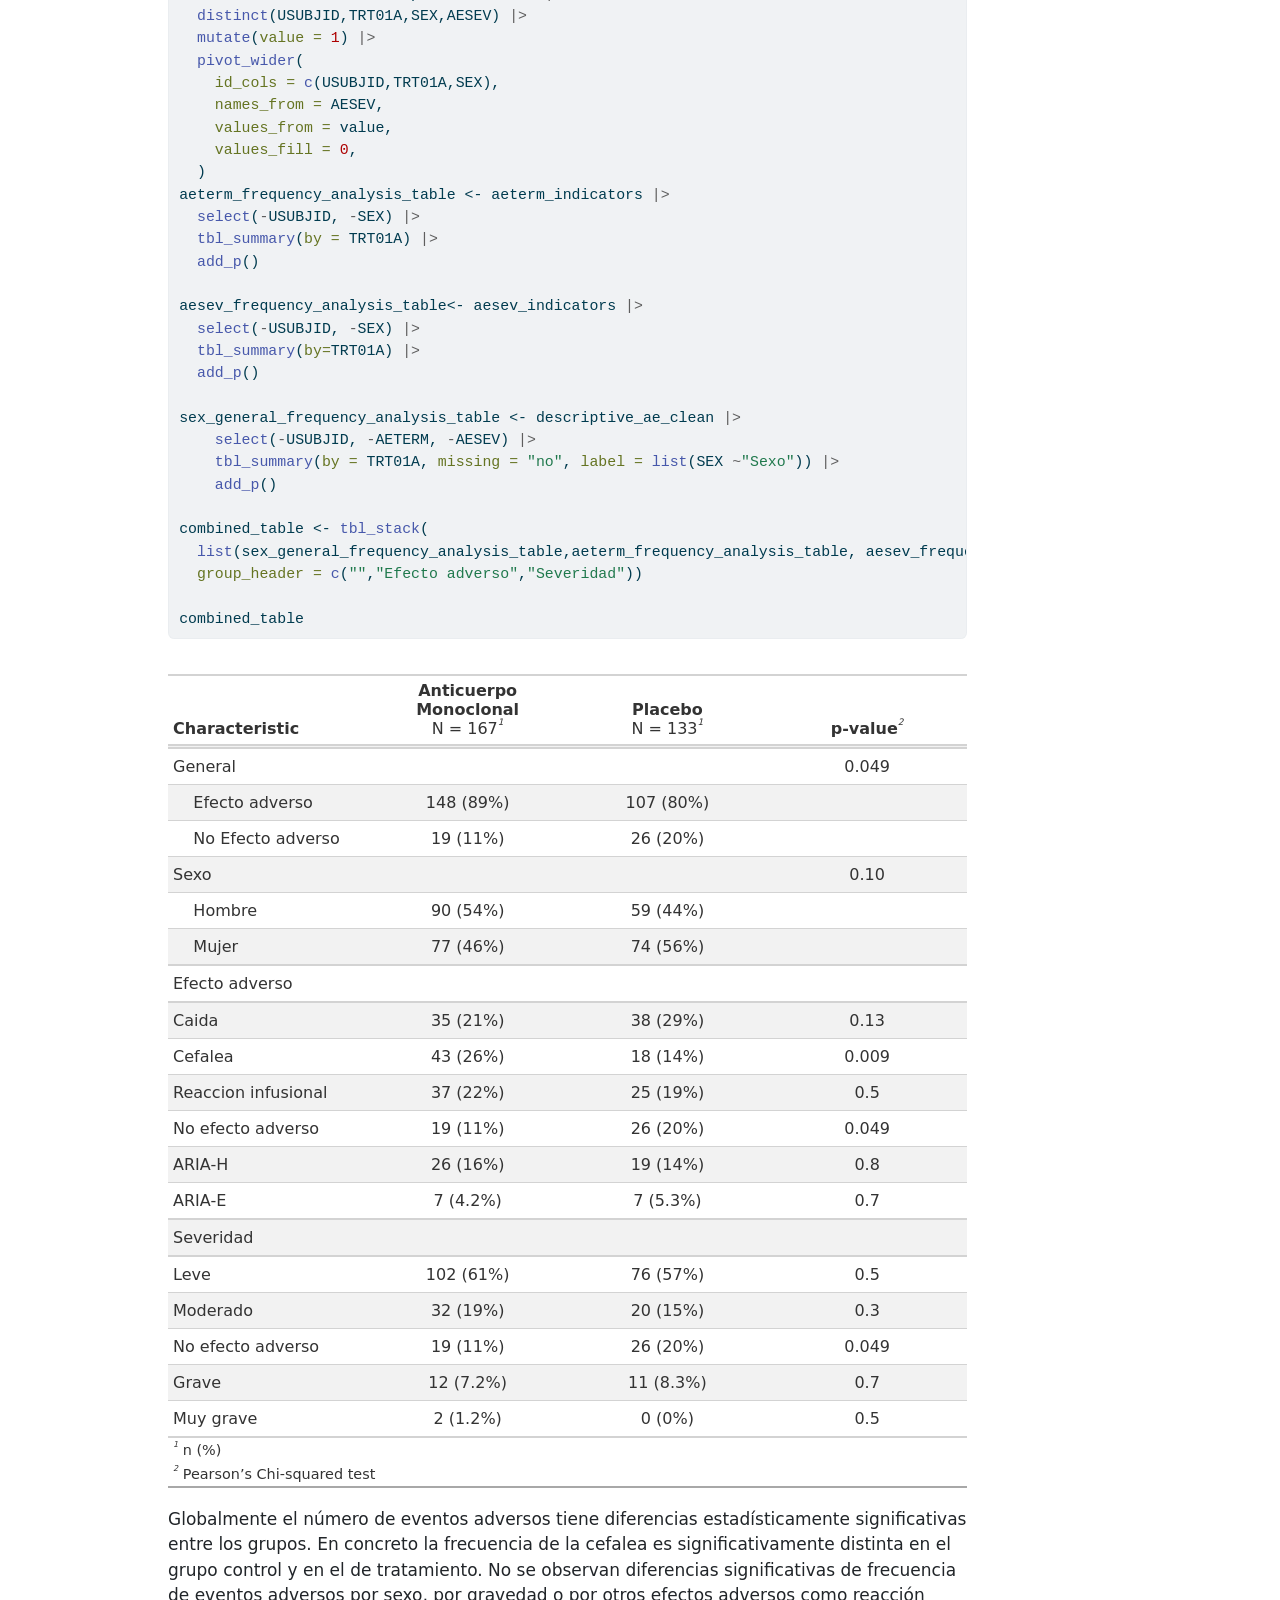
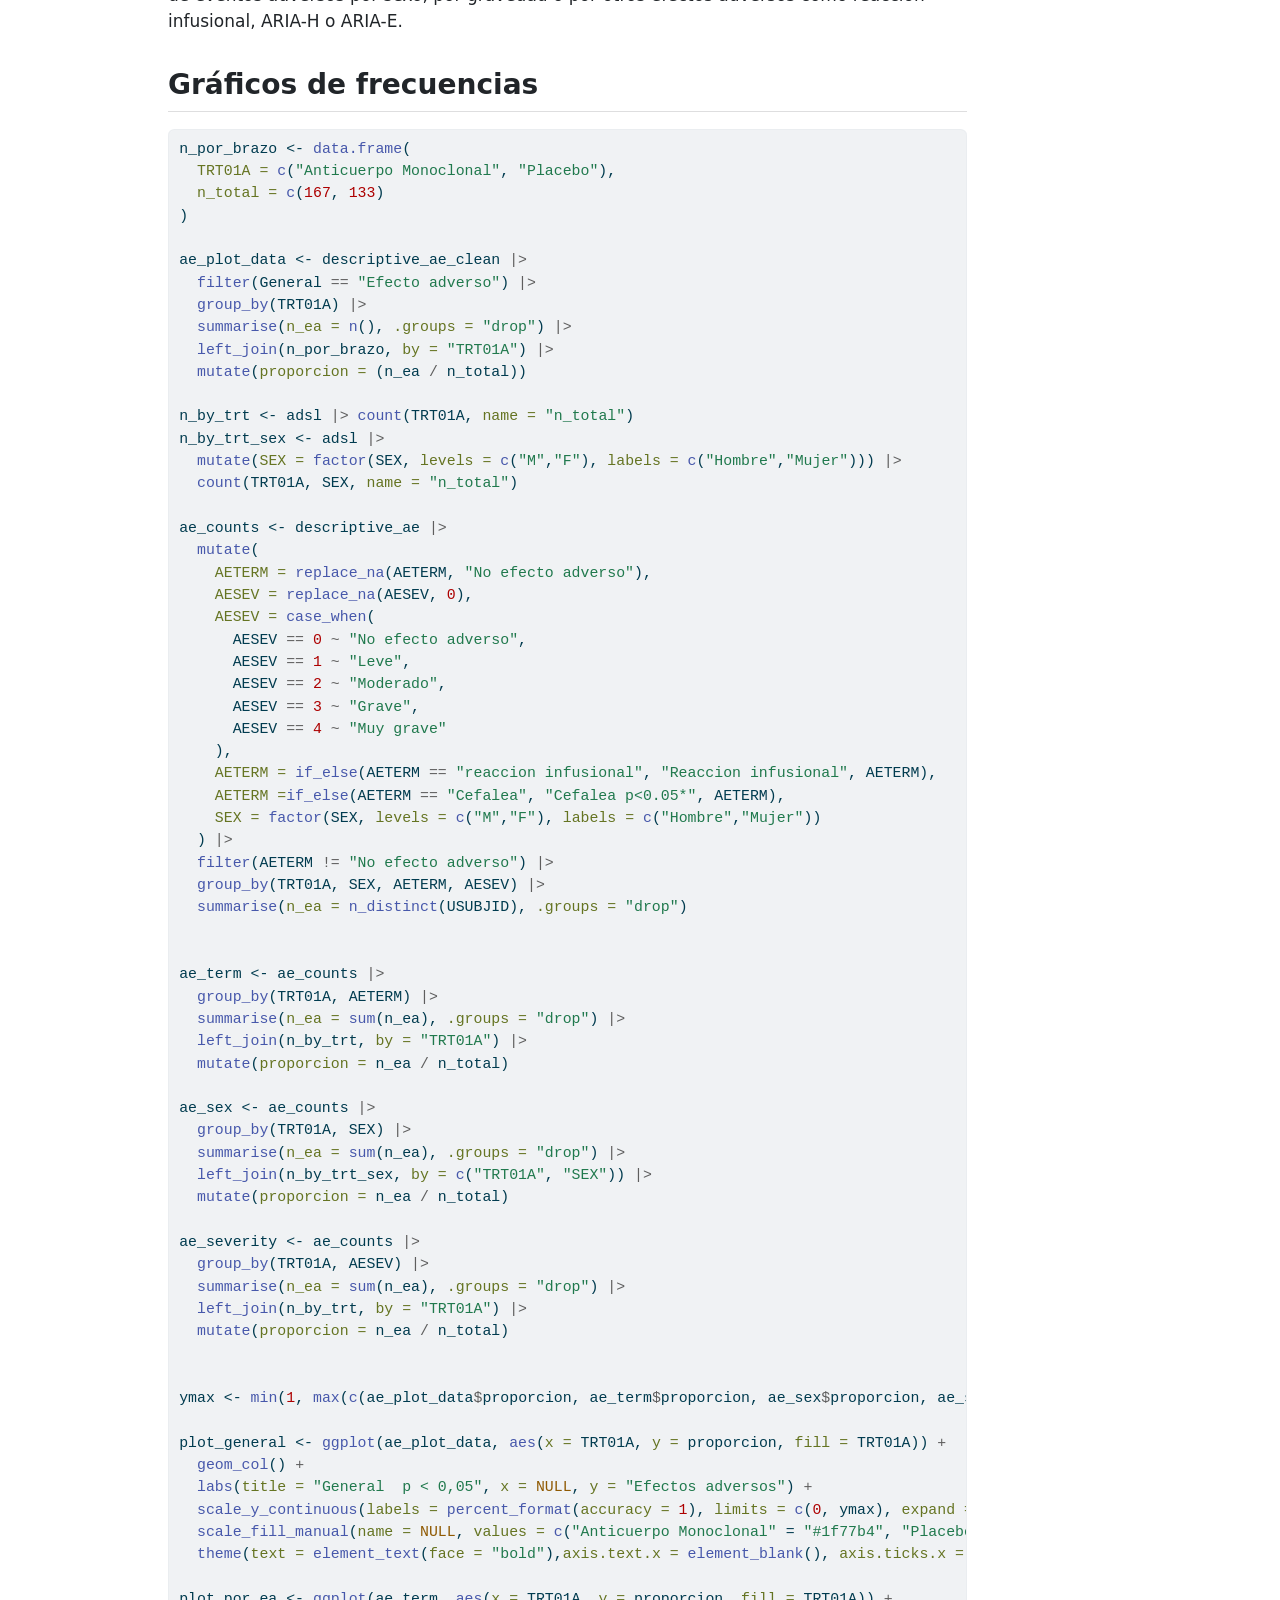
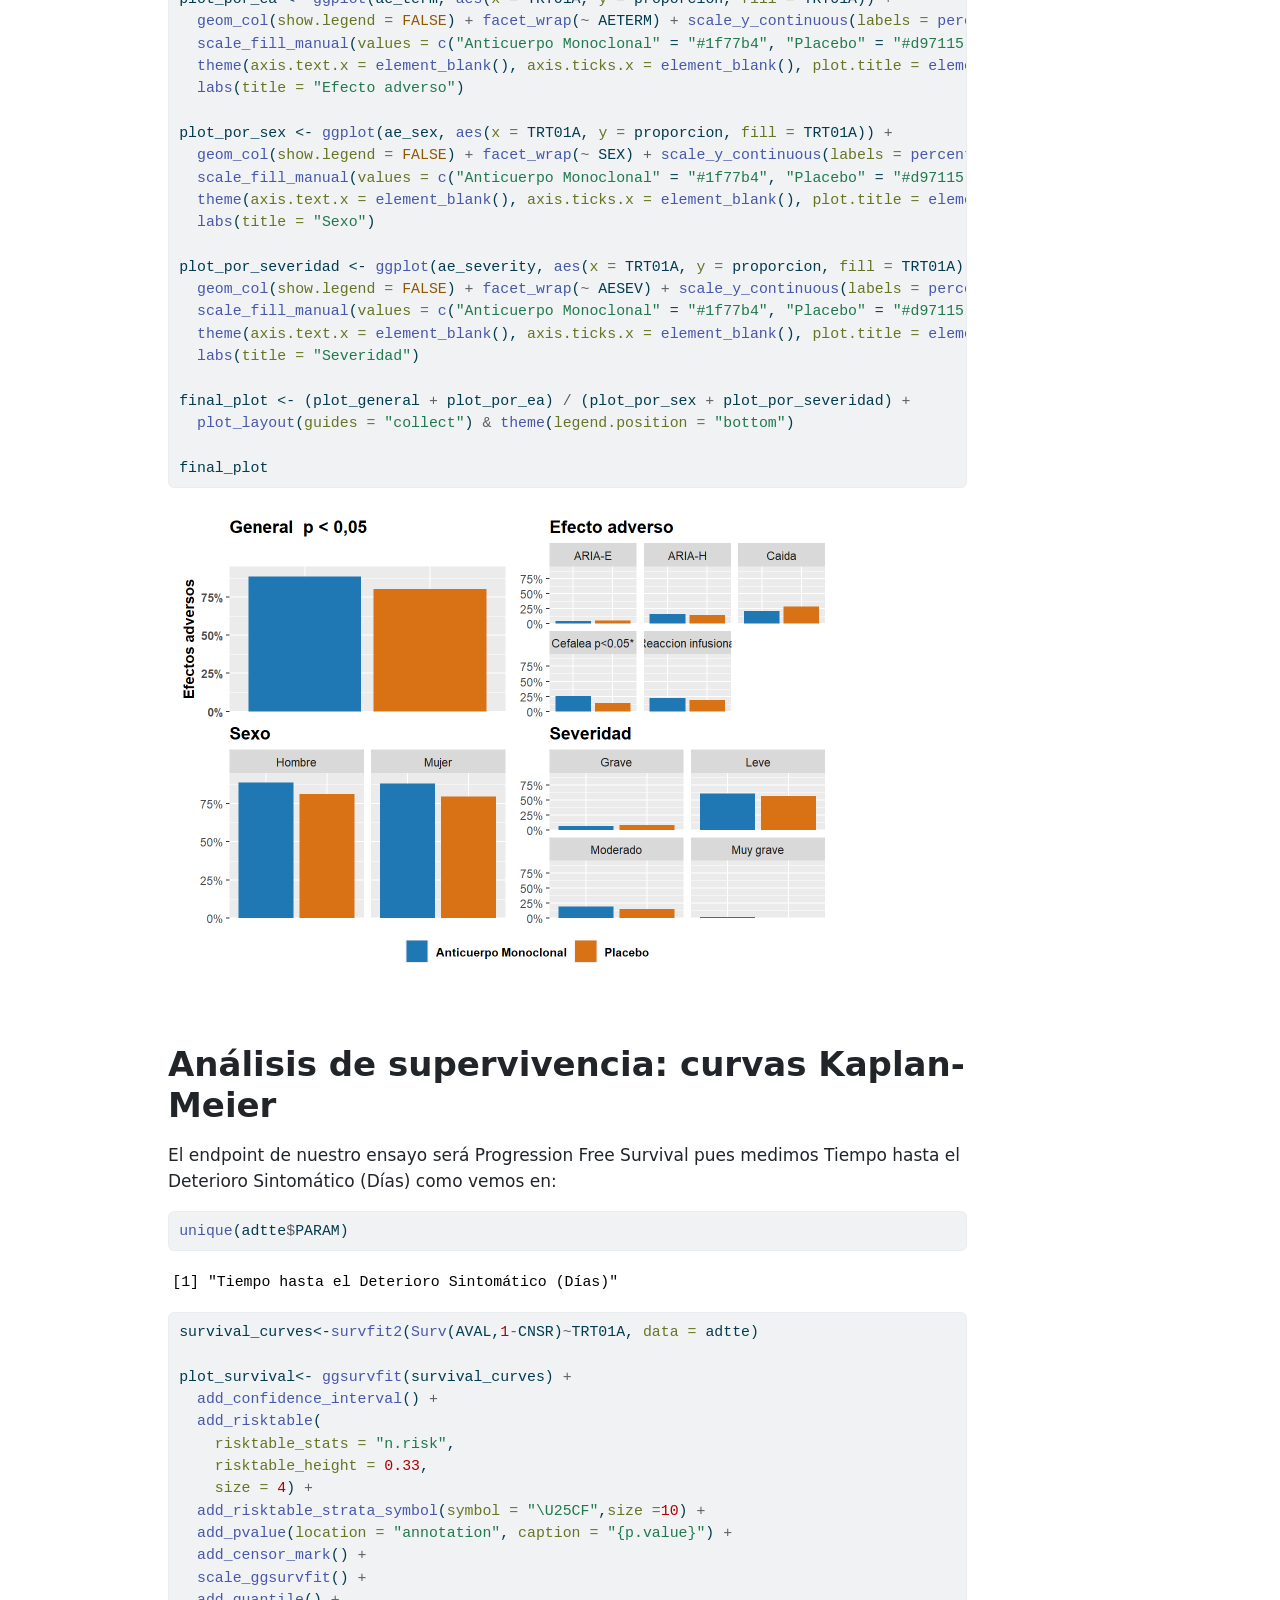
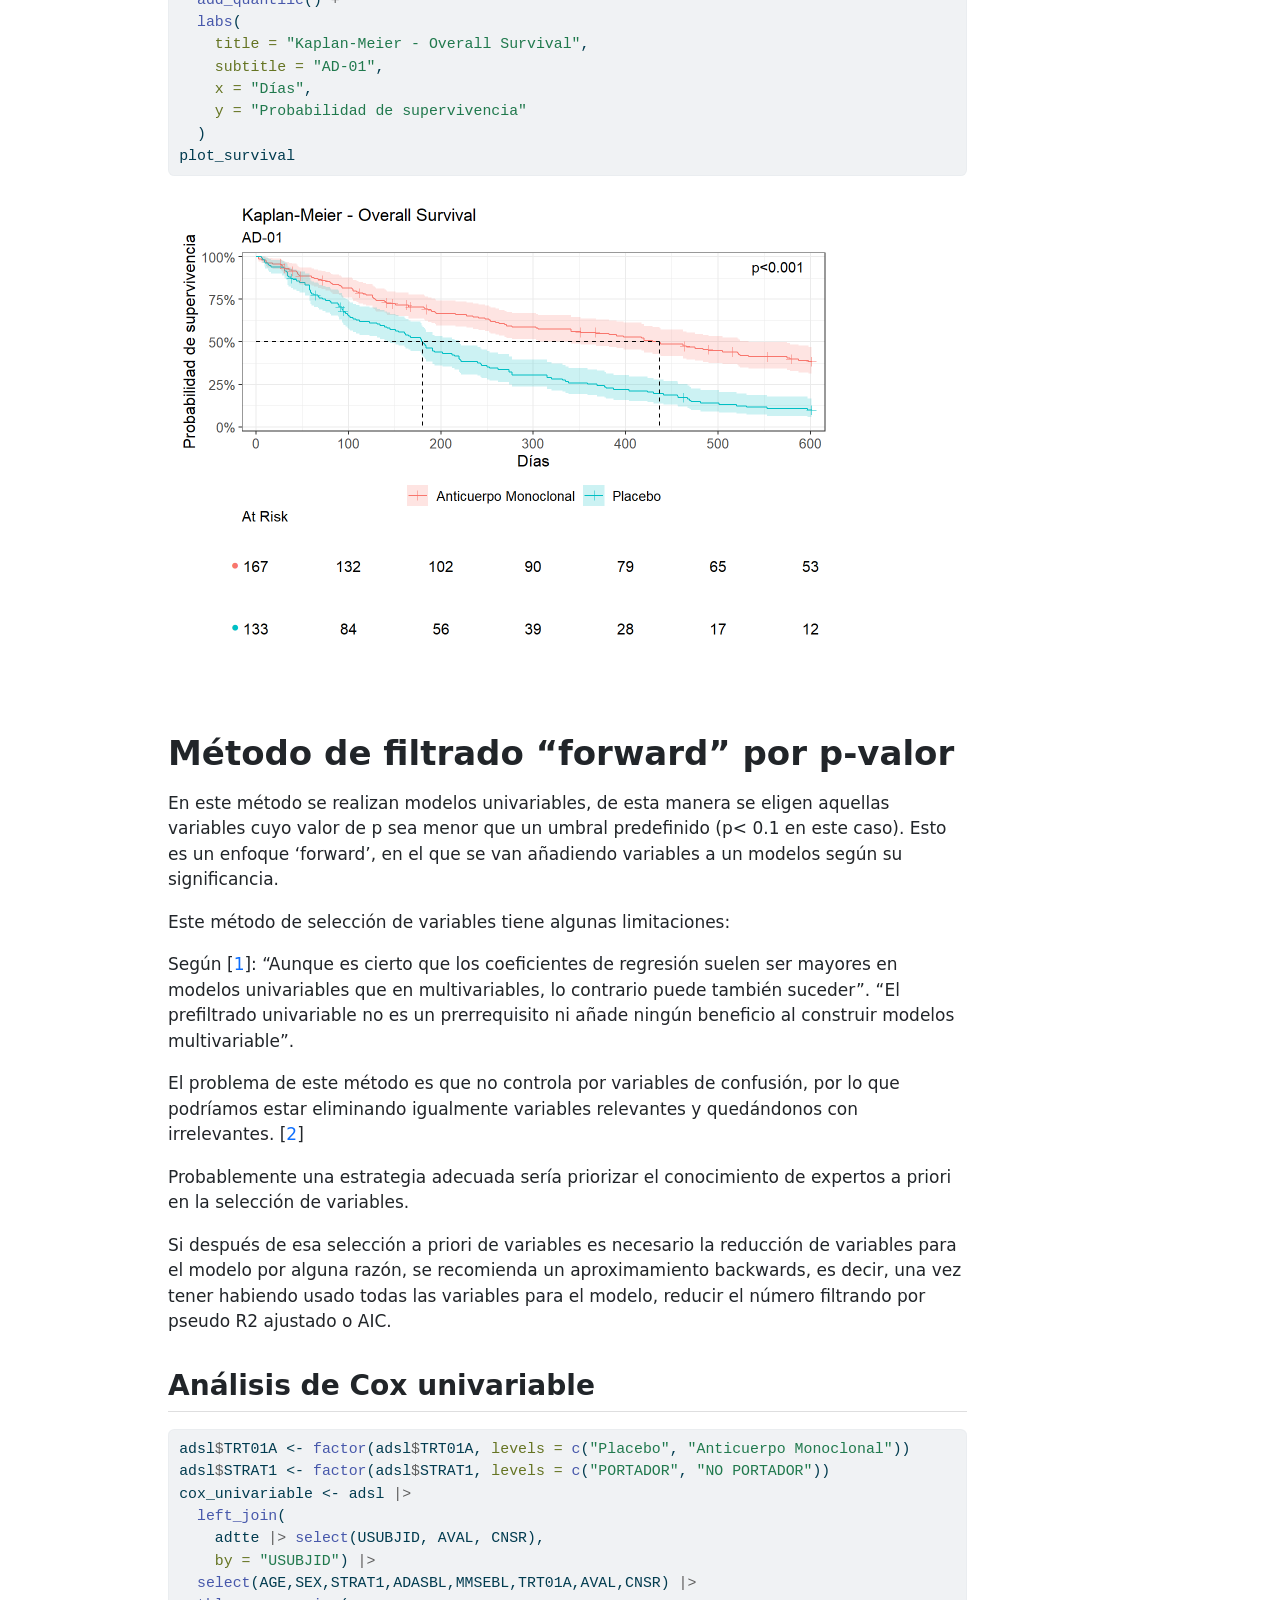
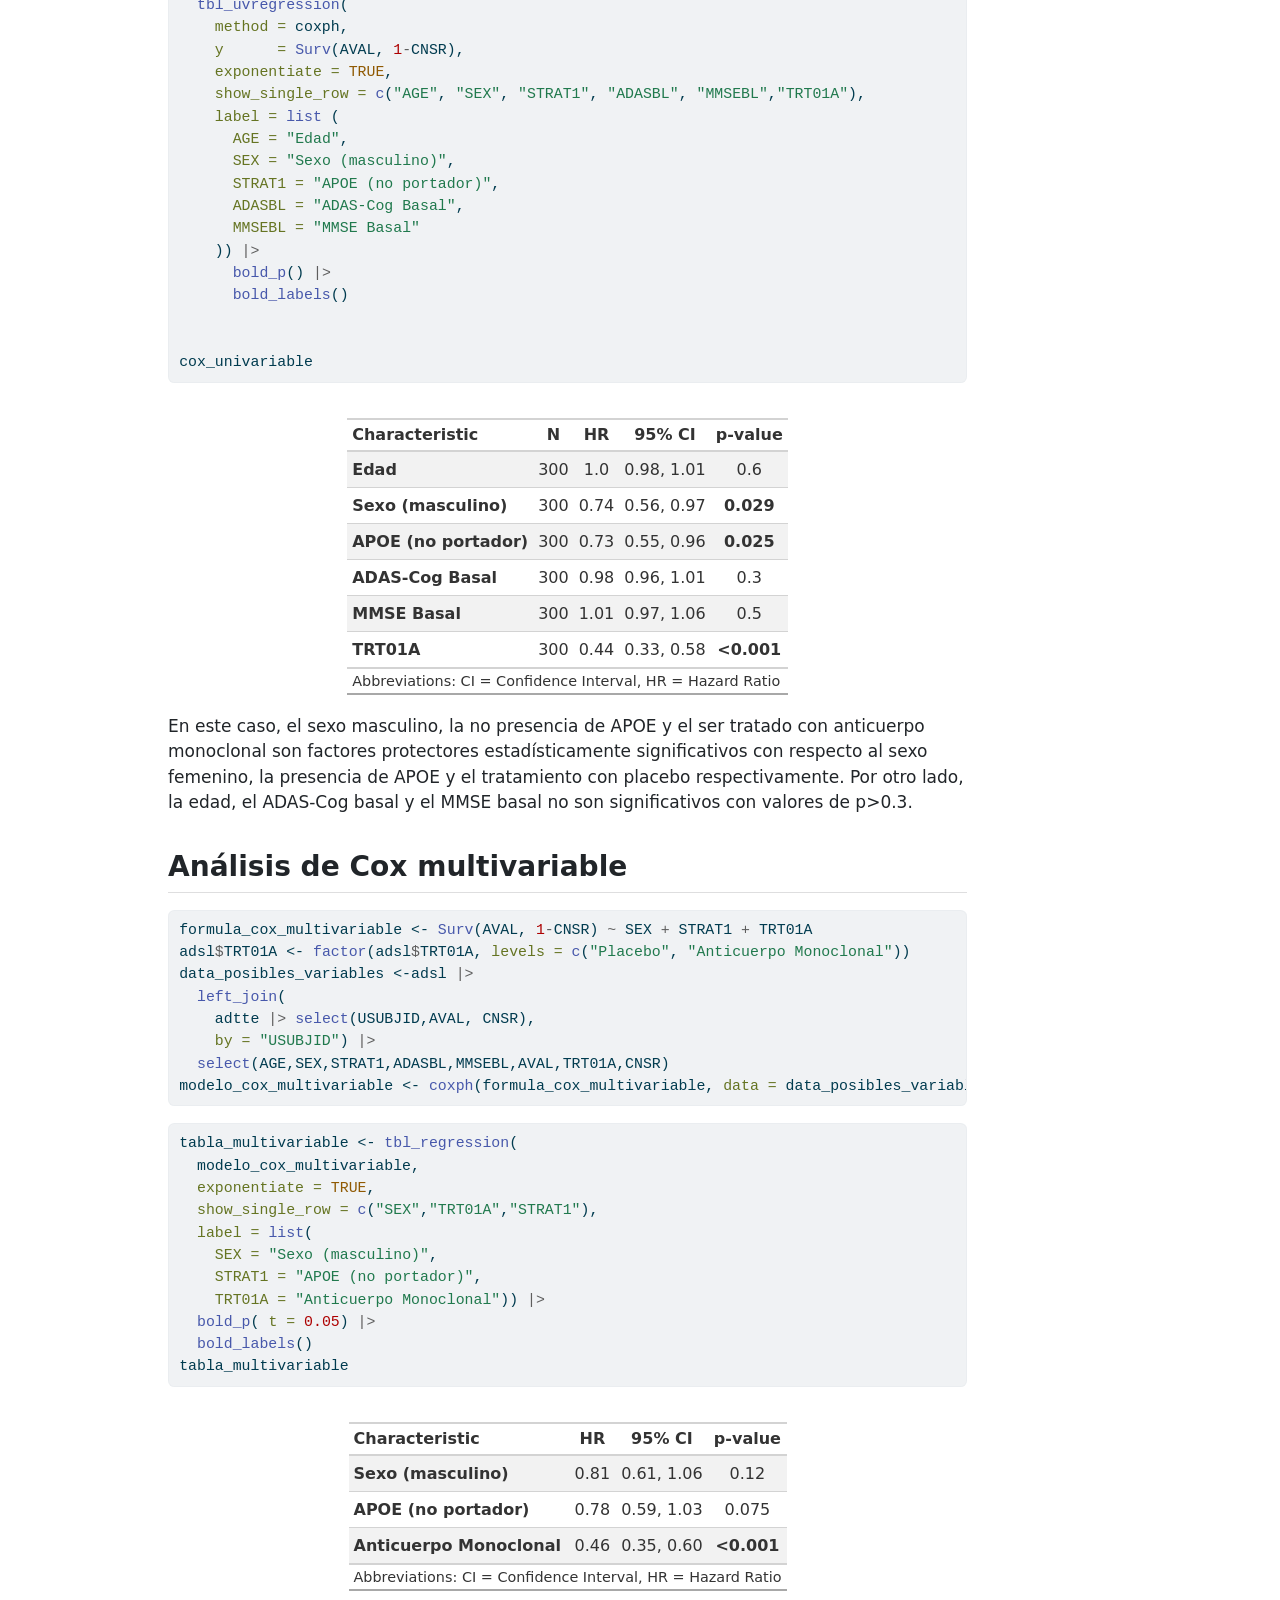
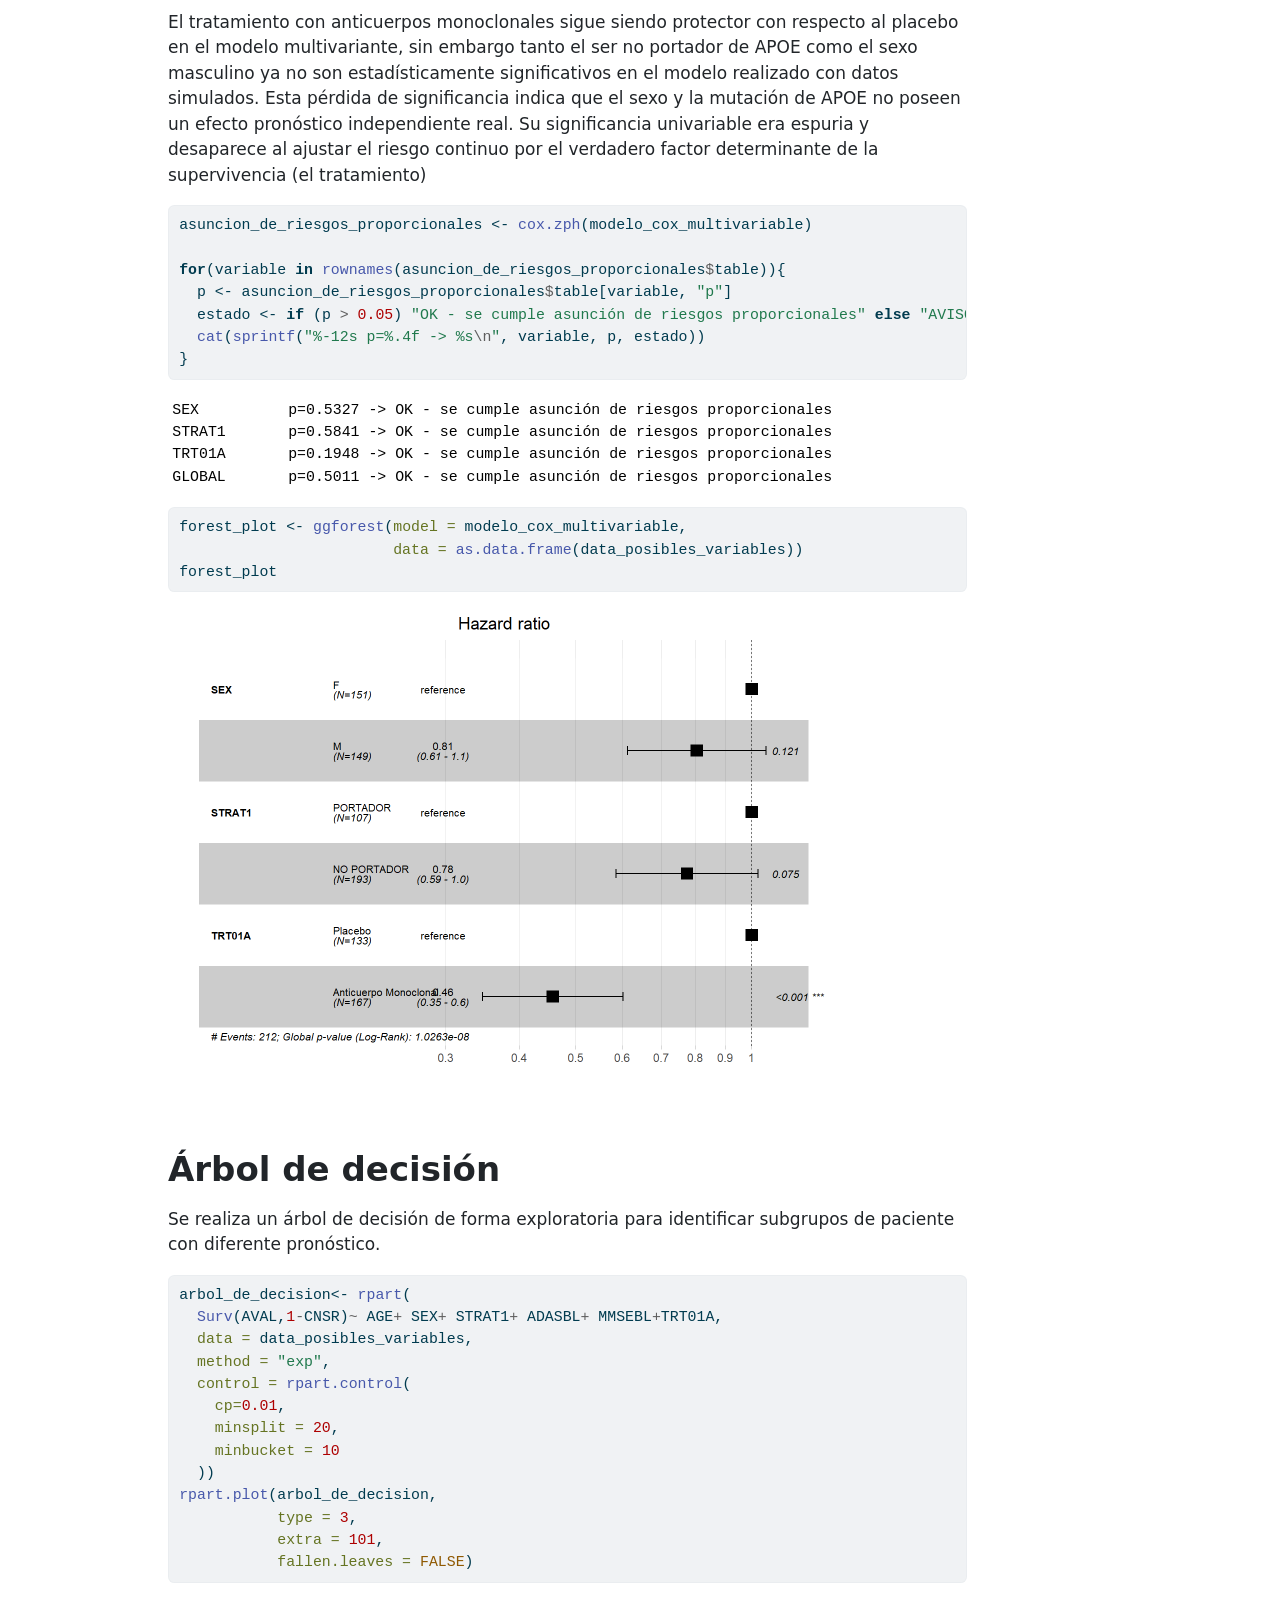
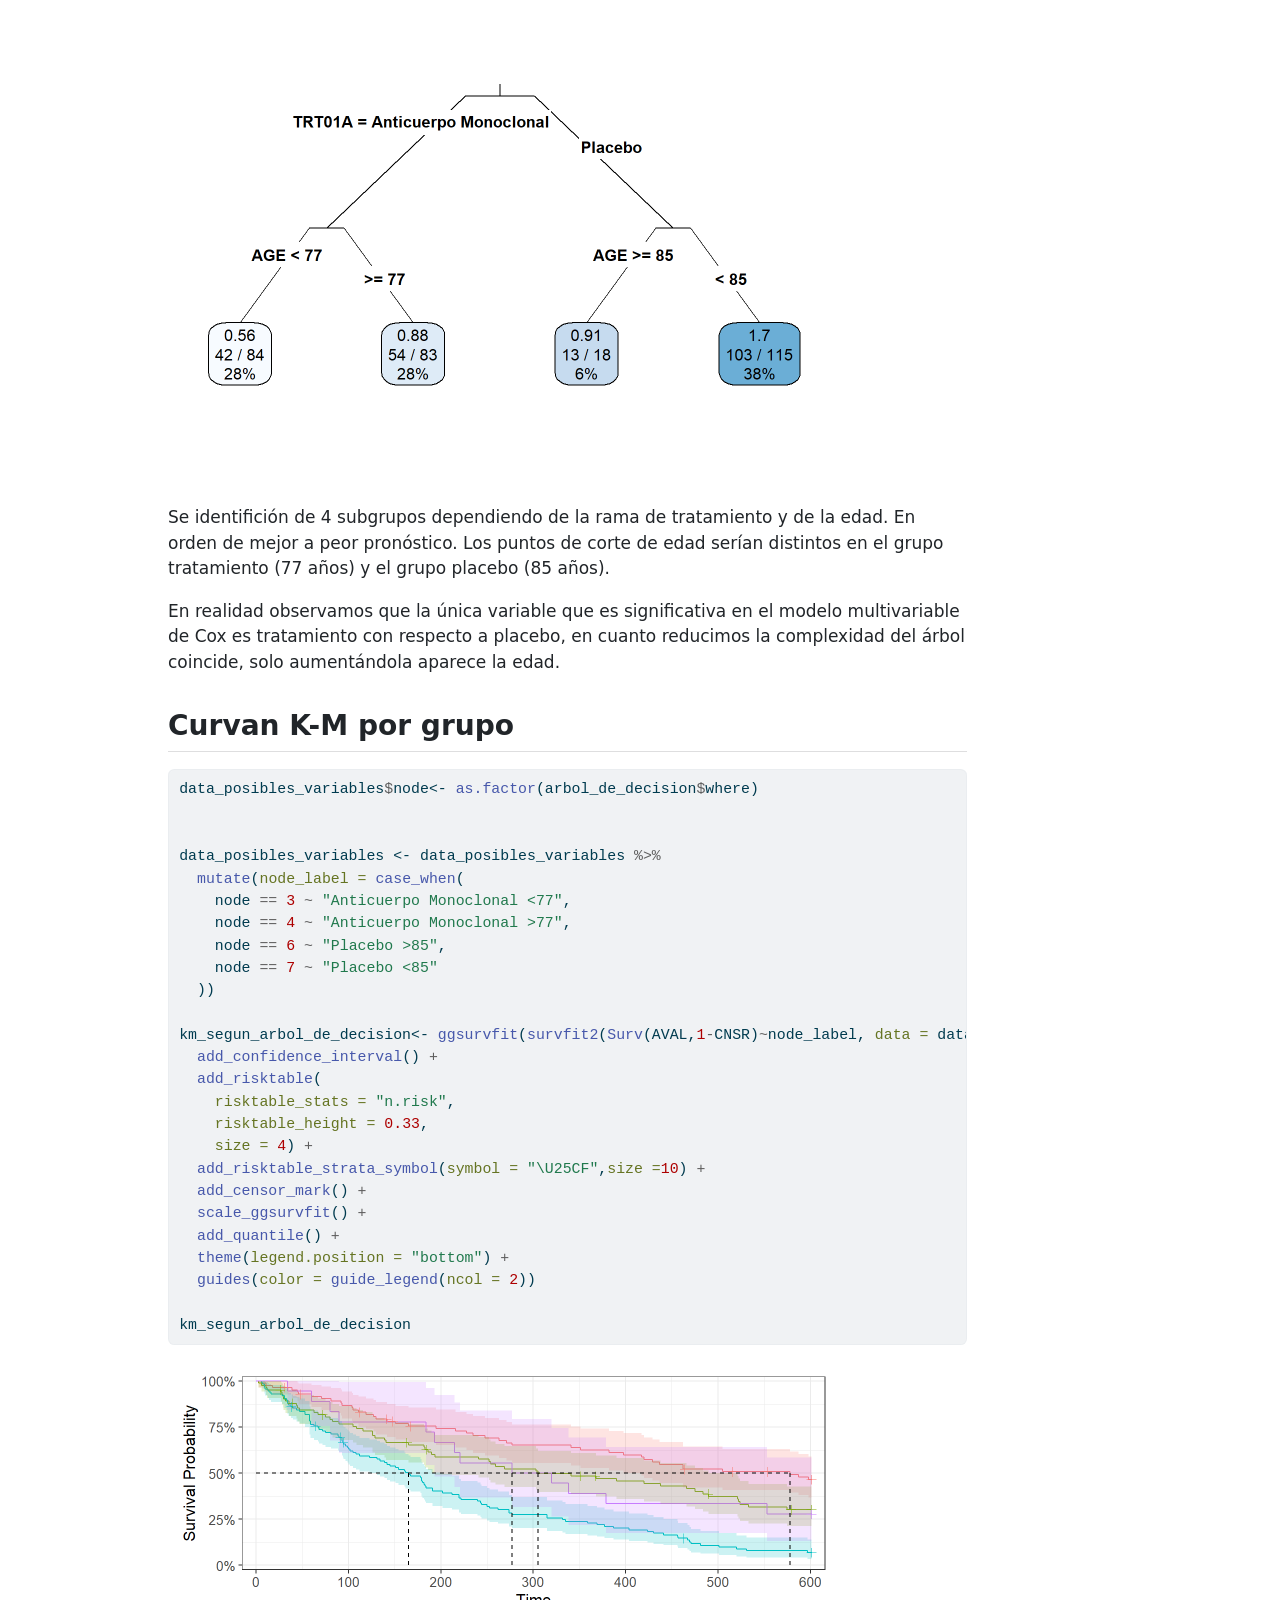
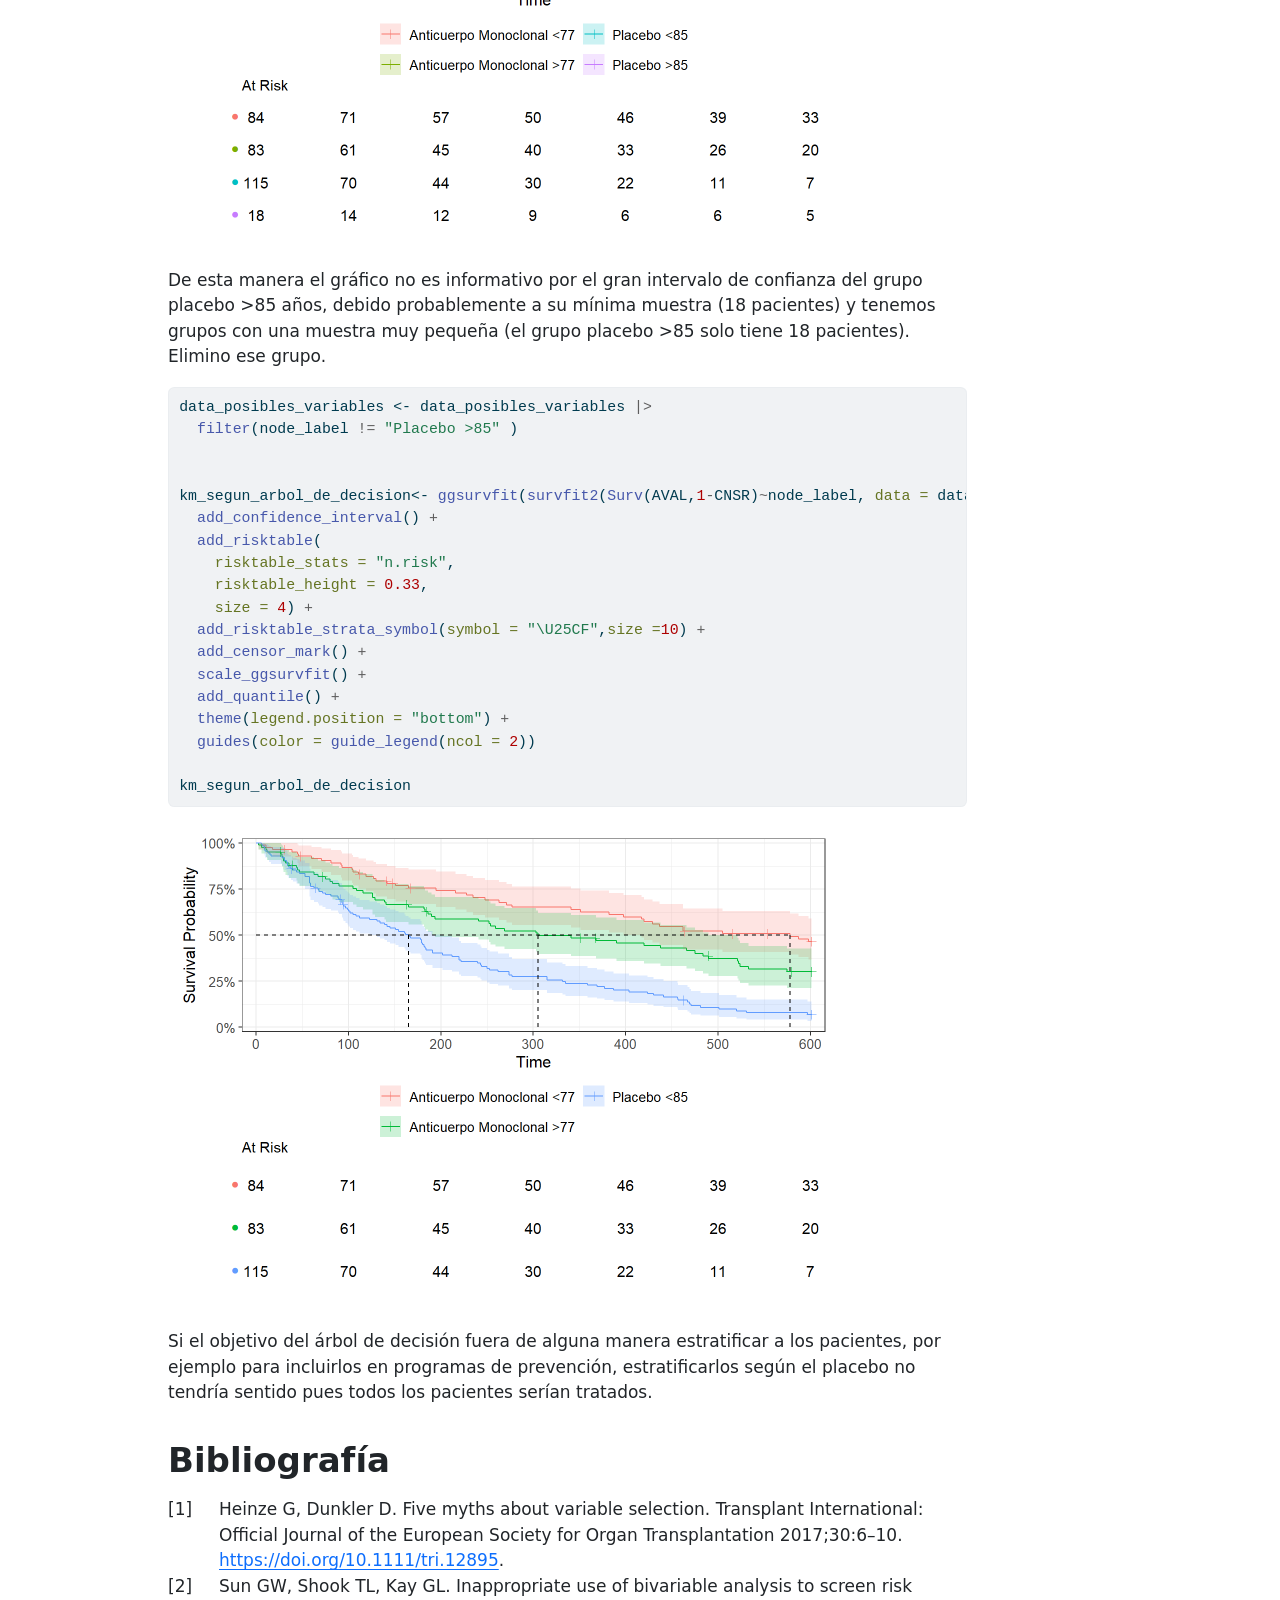
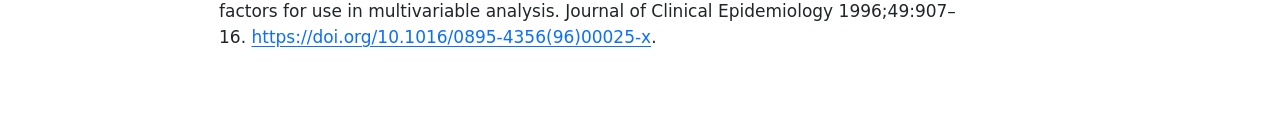
==== commit c3c96957: "Built site for gh-pages" ====
--- a/km_cox_survival.html
+++ b/km_cox_survival.html
@@ -1000,7 +1000,7 @@
 <p>Según <span class="citation" data-cites="heinzeFiveMythsVariable2017">[<a href="#ref-heinzeFiveMythsVariable2017" role="doc-biblioref">1</a>]</span>: “Aunque es cierto que los coeficientes de regresión suelen ser mayores en modelos univariables que en multivariables, lo contrario puede también suceder”. “El prefiltrado univariable no es un prerrequisito ni añade ningún beneficio al construir modelos multivariable”.</p>
 <p>El problema de este método es que no controla por variables de confusión, por lo que podríamos estar eliminando igualmente variables relevantes y quedándonos con irrelevantes. <span class="citation" data-cites="sunInappropriateUseBivariable1996">[<a href="#ref-sunInappropriateUseBivariable1996" role="doc-biblioref">2</a>]</span></p>
 <p>Probablemente una estrategia adecuada sería priorizar el conocimiento de expertos a priori en la selección de variables.</p>
-<p>Si después de esa selección a priori de variables es necesario la reducción de variables para el modelo por alguna razón, se recomienda un aproximamiento backwards, es decir, una vez tener habiendo usado todas las variables para el modelo, reducir el número filtrando por R2 ajustado, MSE o AIC.</p>
+<p>Si después de esa selección a priori de variables es necesario la reducción de variables para el modelo por alguna razón, se recomienda un aproximamiento backwards, es decir, una vez tener habiendo usado todas las variables para el modelo, reducir el número filtrando por pseudo R2 ajustado o AIC.</p>
 <section id="análisis-de-cox-univariable" class="level2">
 <h2 class="anchored" data-anchor-id="análisis-de-cox-univariable">Análisis de Cox univariable</h2>
 <div class="cell">
@@ -2059,7 +2059,7 @@
 </div>
 </div>
 </div>
-<p>El tratamiento con anticuerpos monoclonales sigue siendo protector con respecto al placebo en el modelo multivariante, sin embargo tanto el ser no portador de APOE como el sexo masculino ya no son estadísticamente significativos en el modelo realizado con datos simulados. Esto podría deberse a que el supuesto efecto de estas variables en el modelo univariante pueda ser explicado en parte por el efecto de la variable tratamiento.</p>
+<p>El tratamiento con anticuerpos monoclonales sigue siendo protector con respecto al placebo en el modelo multivariante, sin embargo tanto el ser no portador de APOE como el sexo masculino ya no son estadísticamente significativos en el modelo realizado con datos simulados. Esta pérdida de significancia indica que el sexo y la mutación de APOE no poseen un efecto pronóstico independiente real. Su significancia univariable era espuria y desaparece al ajustar el riesgo continuo por el verdadero factor determinante de la supervivencia (el tratamiento)</p>
 <div class="cell">
 <div class="code-copy-outer-scaffold"><div class="sourceCode cell-code" id="cb12"><pre class="sourceCode r code-with-copy"><code class="sourceCode r"><span id="cb12-1"><a href="#cb12-1" aria-hidden="true" tabindex="-1"></a>asuncion_de_riesgos_proporcionales <span class="ot">&lt;-</span> <span class="fu">cox.zph</span>(modelo_cox_multivariable)</span>
 <span id="cb12-2"><a href="#cb12-2" aria-hidden="true" tabindex="-1"></a></span>
@@ -2152,7 +2152,7 @@
 </div>
 </div>
 </div>
-<p>De esta manera el gráfico no es informativo por el gran intervalo de confianza del grupo placebo &lt;85 años, debido probablemente a su mínima muestra (18 pacientes) y tenemos grupos con una muestra muy pequeña (el grupo placebo &lt;85 solo tiene 18 pacientes). Elimino ese grupo.</p>
+<p>De esta manera el gráfico no es informativo por el gran intervalo de confianza del grupo placebo &gt;85 años, debido probablemente a su mínima muestra (18 pacientes) y tenemos grupos con una muestra muy pequeña (el grupo placebo &gt;85 solo tiene 18 pacientes). Elimino ese grupo.</p>
 <div class="cell">
 <div class="code-copy-outer-scaffold"><div class="sourceCode cell-code" id="cb17"><pre class="sourceCode r code-with-copy"><code class="sourceCode r"><span id="cb17-1"><a href="#cb17-1" aria-hidden="true" tabindex="-1"></a>data_posibles_variables <span class="ot">&lt;-</span> data_posibles_variables <span class="sc">|&gt;</span> </span>
 <span id="cb17-2"><a href="#cb17-2" aria-hidden="true" tabindex="-1"></a>  <span class="fu">filter</span>(node_label <span class="sc">!=</span> <span class="st">"Placebo &gt;85"</span> )</span>
--- a/km_cox_survival_files/libs/quarto-html/tippy.css
+++ b/km_cox_survival_files/libs/quarto-html/tippy.css
@@ -0,0 +1 @@
+.tippy-box[data-animation=fade][data-state=hidden]{opacity:0}[data-tippy-root]{max-width:calc(100vw - 10px)}.tippy-box{position:relative;background-color:#333;color:#fff;border-radius:4px;font-size:14px;line-height:1.4;white-space:normal;outline:0;transition-property:transform,visibility,opacity}.tippy-box[data-placement^=top]>.tippy-arrow{bottom:0}.tippy-box[data-placement^=top]>.tippy-arrow:before{bottom:-7px;left:0;border-width:8px 8px 0;border-top-color:initial;transform-origin:center top}.tippy-box[data-placement^=bottom]>.tippy-arrow{top:0}.tippy-box[data-placement^=bottom]>.tippy-arrow:before{top:-7px;left:0;border-width:0 8px 8px;border-bottom-color:initial;transform-origin:center bottom}.tippy-box[data-placement^=left]>.tippy-arrow{right:0}.tippy-box[data-placement^=left]>.tippy-arrow:before{border-width:8px 0 8px 8px;border-left-color:initial;right:-7px;transform-origin:center left}.tippy-box[data-placement^=right]>.tippy-arrow{left:0}.tippy-box[data-placement^=right]>.tippy-arrow:before{left:-7px;border-width:8px 8px 8px 0;border-right-color:initial;transform-origin:center right}.tippy-box[data-inertia][data-state=visible]{transition-timing-function:cubic-bezier(.54,1.5,.38,1.11)}.tippy-arrow{width:16px;height:16px;color:#333}.tippy-arrow:before{content:"";position:absolute;border-color:transparent;border-style:solid}.tippy-content{position:relative;padding:5px 9px;z-index:1}
--- a/km_cox_survival_files/libs/quarto-html/quarto-syntax-highlighting-7f8f88aac4f3542376d5c11b86a4c14d.css
+++ b/km_cox_survival_files/libs/quarto-html/quarto-syntax-highlighting-7f8f88aac4f3542376d5c11b86a4c14d.css
@@ -0,0 +1,236 @@
+/* quarto syntax highlight colors */
+:root {
+  --quarto-hl-ot-color: #003B4F;
+  --quarto-hl-at-color: #657422;
+  --quarto-hl-ss-color: #20794D;
+  --quarto-hl-an-color: #5E5E5E;
+  --quarto-hl-fu-color: #4758AB;
+  --quarto-hl-st-color: #20794D;
+  --quarto-hl-cf-color: #003B4F;
+  --quarto-hl-op-color: #5E5E5E;
+  --quarto-hl-er-color: #AD0000;
+  --quarto-hl-bn-color: #AD0000;
+  --quarto-hl-al-color: #AD0000;
+  --quarto-hl-va-color: #111111;
+  --quarto-hl-bu-color: inherit;
+  --quarto-hl-ex-color: inherit;
+  --quarto-hl-pp-color: #AD0000;
+  --quarto-hl-in-color: #5E5E5E;
+  --quarto-hl-vs-color: #20794D;
+  --quarto-hl-wa-color: #5E5E5E;
+  --quarto-hl-do-color: #5E5E5E;
+  --quarto-hl-im-color: #00769E;
+  --quarto-hl-ch-color: #20794D;
+  --quarto-hl-dt-color: #AD0000;
+  --quarto-hl-fl-color: #AD0000;
+  --quarto-hl-co-color: #5E5E5E;
+  --quarto-hl-cv-color: #5E5E5E;
+  --quarto-hl-cn-color: #8f5902;
+  --quarto-hl-sc-color: #5E5E5E;
+  --quarto-hl-dv-color: #AD0000;
+  --quarto-hl-kw-color: #003B4F;
+}
+
+/* other quarto variables */
+:root {
+  --quarto-font-monospace: SFMono-Regular, Menlo, Monaco, Consolas, "Liberation Mono", "Courier New", monospace;
+}
+
+/* syntax highlight based on Pandoc's rules */
+pre > code.sourceCode > span {
+  color: #003B4F;
+}
+
+code.sourceCode > span {
+  color: #003B4F;
+}
+
+div.sourceCode,
+div.sourceCode pre.sourceCode {
+  color: #003B4F;
+}
+
+/* Normal */
+code span {
+  color: #003B4F;
+}
+
+/* Alert */
+code span.al {
+  color: #AD0000;
+  font-style: inherit;
+}
+
+/* Annotation */
+code span.an {
+  color: #5E5E5E;
+  font-style: inherit;
+}
+
+/* Attribute */
+code span.at {
+  color: #657422;
+  font-style: inherit;
+}
+
+/* BaseN */
+code span.bn {
+  color: #AD0000;
+  font-style: inherit;
+}
+
+/* BuiltIn */
+code span.bu {
+  font-style: inherit;
+}
+
+/* ControlFlow */
+code span.cf {
+  color: #003B4F;
+  font-weight: bold;
+  font-style: inherit;
+}
+
+/* Char */
+code span.ch {
+  color: #20794D;
+  font-style: inherit;
+}
+
+/* Constant */
+code span.cn {
+  color: #8f5902;
+  font-style: inherit;
+}
+
+/* Comment */
+code span.co {
+  color: #5E5E5E;
+  font-style: inherit;
+}
+
+/* CommentVar */
+code span.cv {
+  color: #5E5E5E;
+  font-style: italic;
+}
+
+/* Documentation */
+code span.do {
+  color: #5E5E5E;
+  font-style: italic;
+}
+
+/* DataType */
+code span.dt {
+  color: #AD0000;
+  font-style: inherit;
+}
+
+/* DecVal */
+code span.dv {
+  color: #AD0000;
+  font-style: inherit;
+}
+
+/* Error */
+code span.er {
+  color: #AD0000;
+  font-style: inherit;
+}
+
+/* Extension */
+code span.ex {
+  font-style: inherit;
+}
+
+/* Float */
+code span.fl {
+  color: #AD0000;
+  font-style: inherit;
+}
+
+/* Function */
+code span.fu {
+  color: #4758AB;
+  font-style: inherit;
+}
+
+/* Import */
+code span.im {
+  color: #00769E;
+  font-style: inherit;
+}
+
+/* Information */
+code span.in {
+  color: #5E5E5E;
+  font-style: inherit;
+}
+
+/* Keyword */
+code span.kw {
+  color: #003B4F;
+  font-weight: bold;
+  font-style: inherit;
+}
+
+/* Operator */
+code span.op {
+  color: #5E5E5E;
+  font-style: inherit;
+}
+
+/* Other */
+code span.ot {
+  color: #003B4F;
+  font-style: inherit;
+}
+
+/* Preprocessor */
+code span.pp {
+  color: #AD0000;
+  font-style: inherit;
+}
+
+/* SpecialChar */
+code span.sc {
+  color: #5E5E5E;
+  font-style: inherit;
+}
+
+/* SpecialString */
+code span.ss {
+  color: #20794D;
+  font-style: inherit;
+}
+
+/* String */
+code span.st {
+  color: #20794D;
+  font-style: inherit;
+}
+
+/* Variable */
+code span.va {
+  color: #111111;
+  font-style: inherit;
+}
+
+/* VerbatimString */
+code span.vs {
+  color: #20794D;
+  font-style: inherit;
+}
+
+/* Warning */
+code span.wa {
+  color: #5E5E5E;
+  font-style: italic;
+}
+
+.prevent-inlining {
+  content: "</";
+}
+
+/*# sourceMappingURL=789ad8cd35626ba772517505b42a116e.css.map */
